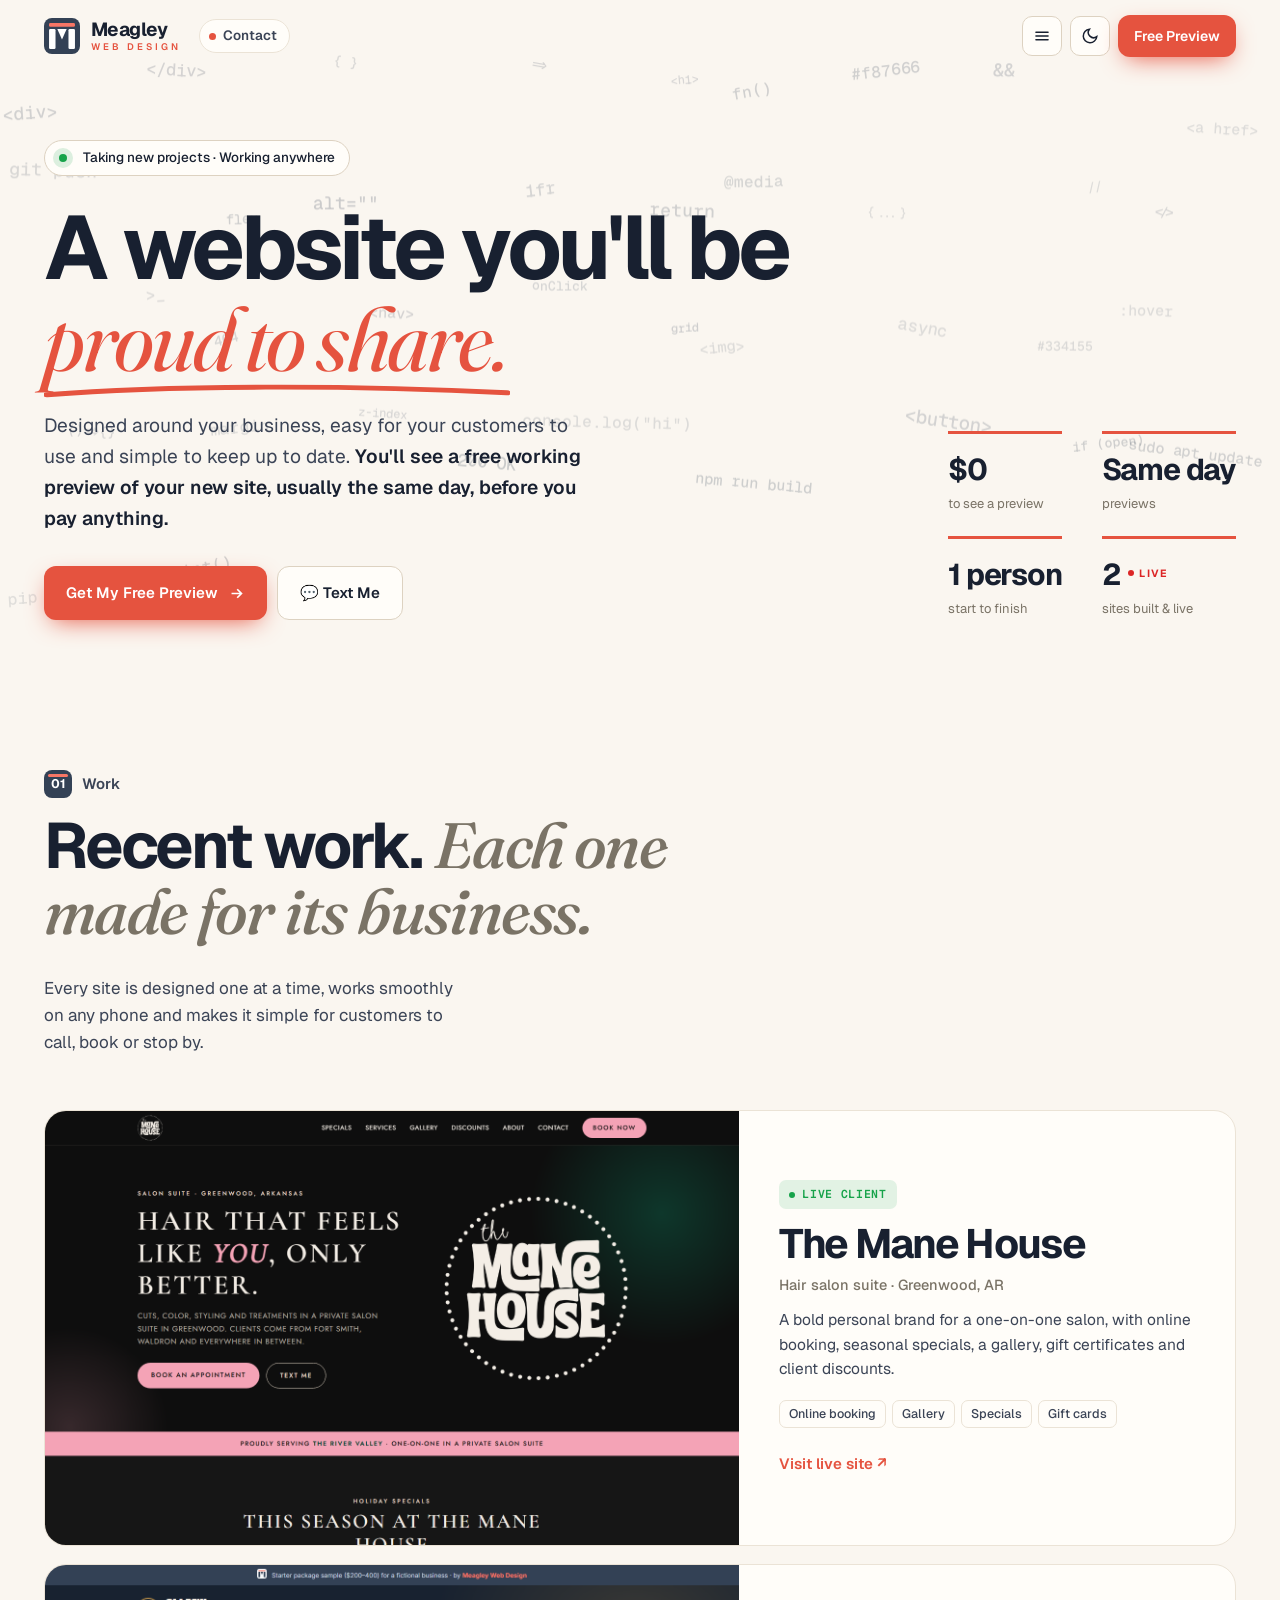
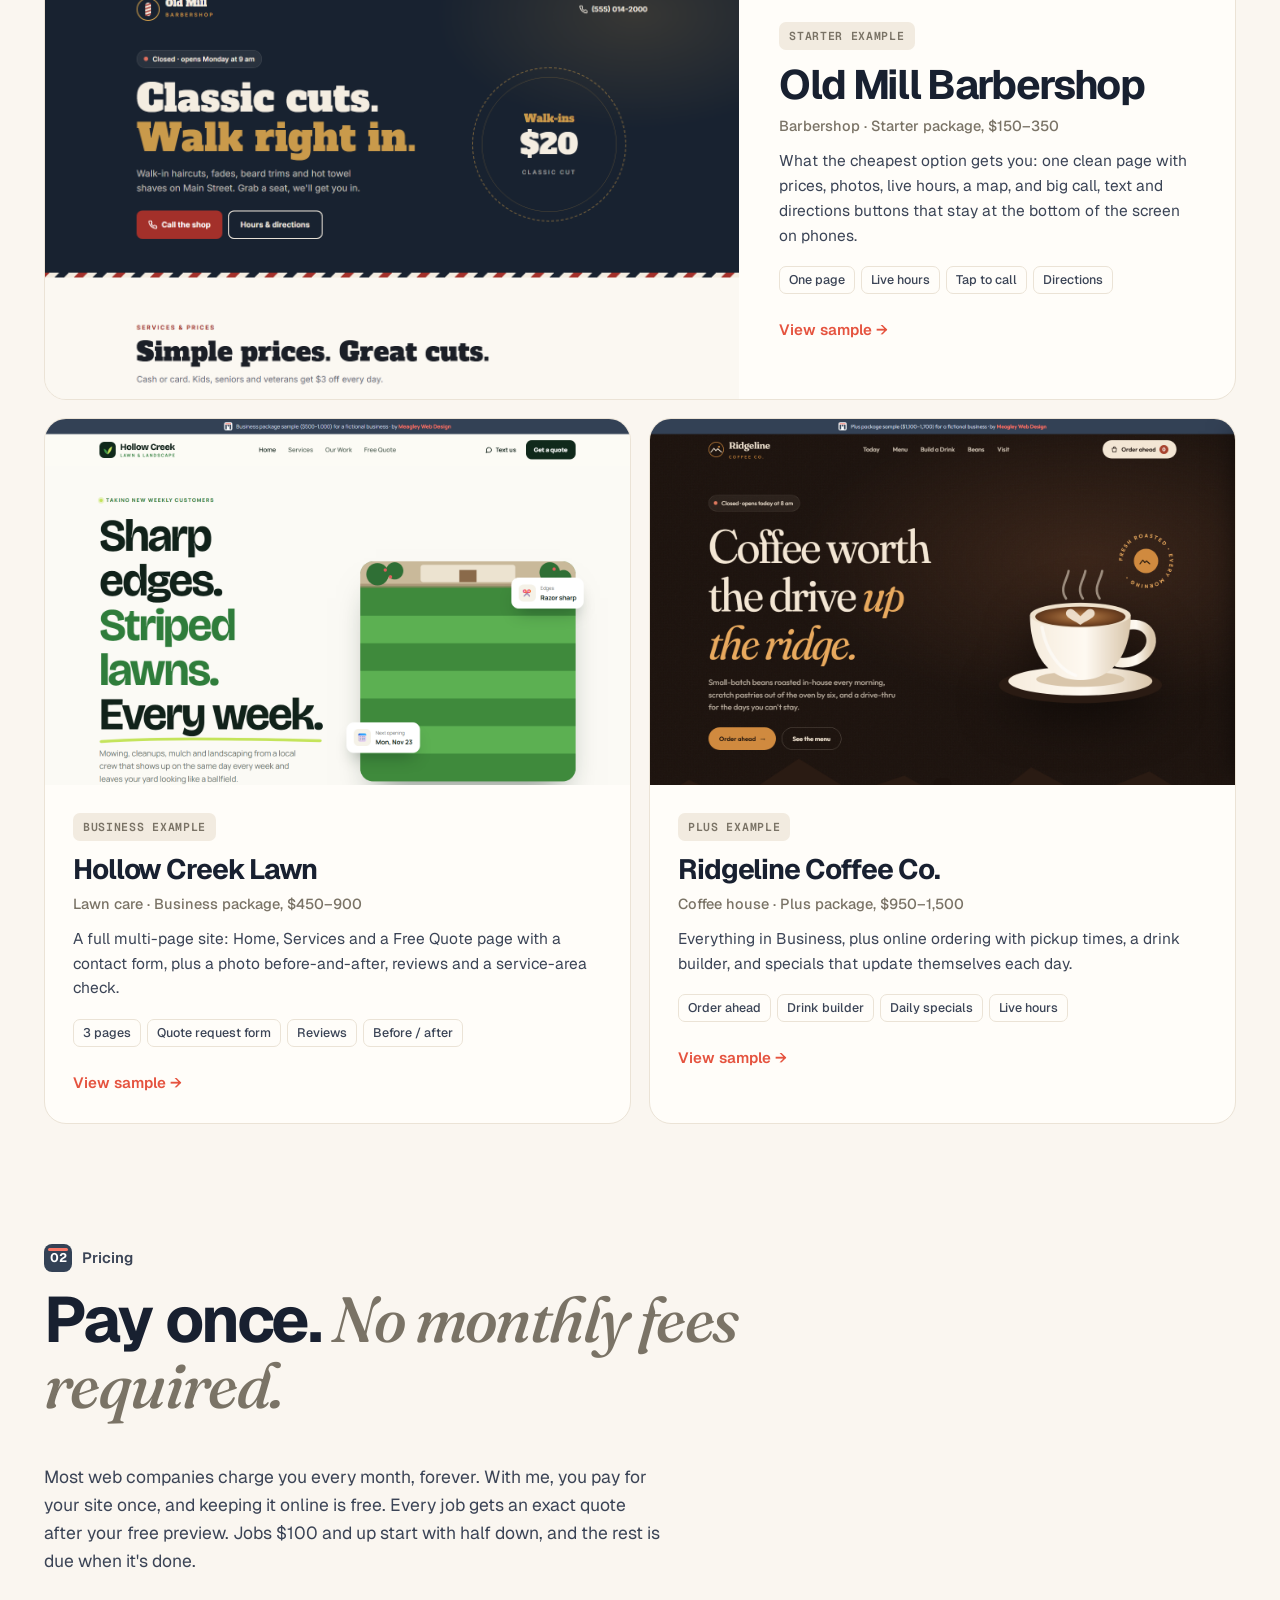
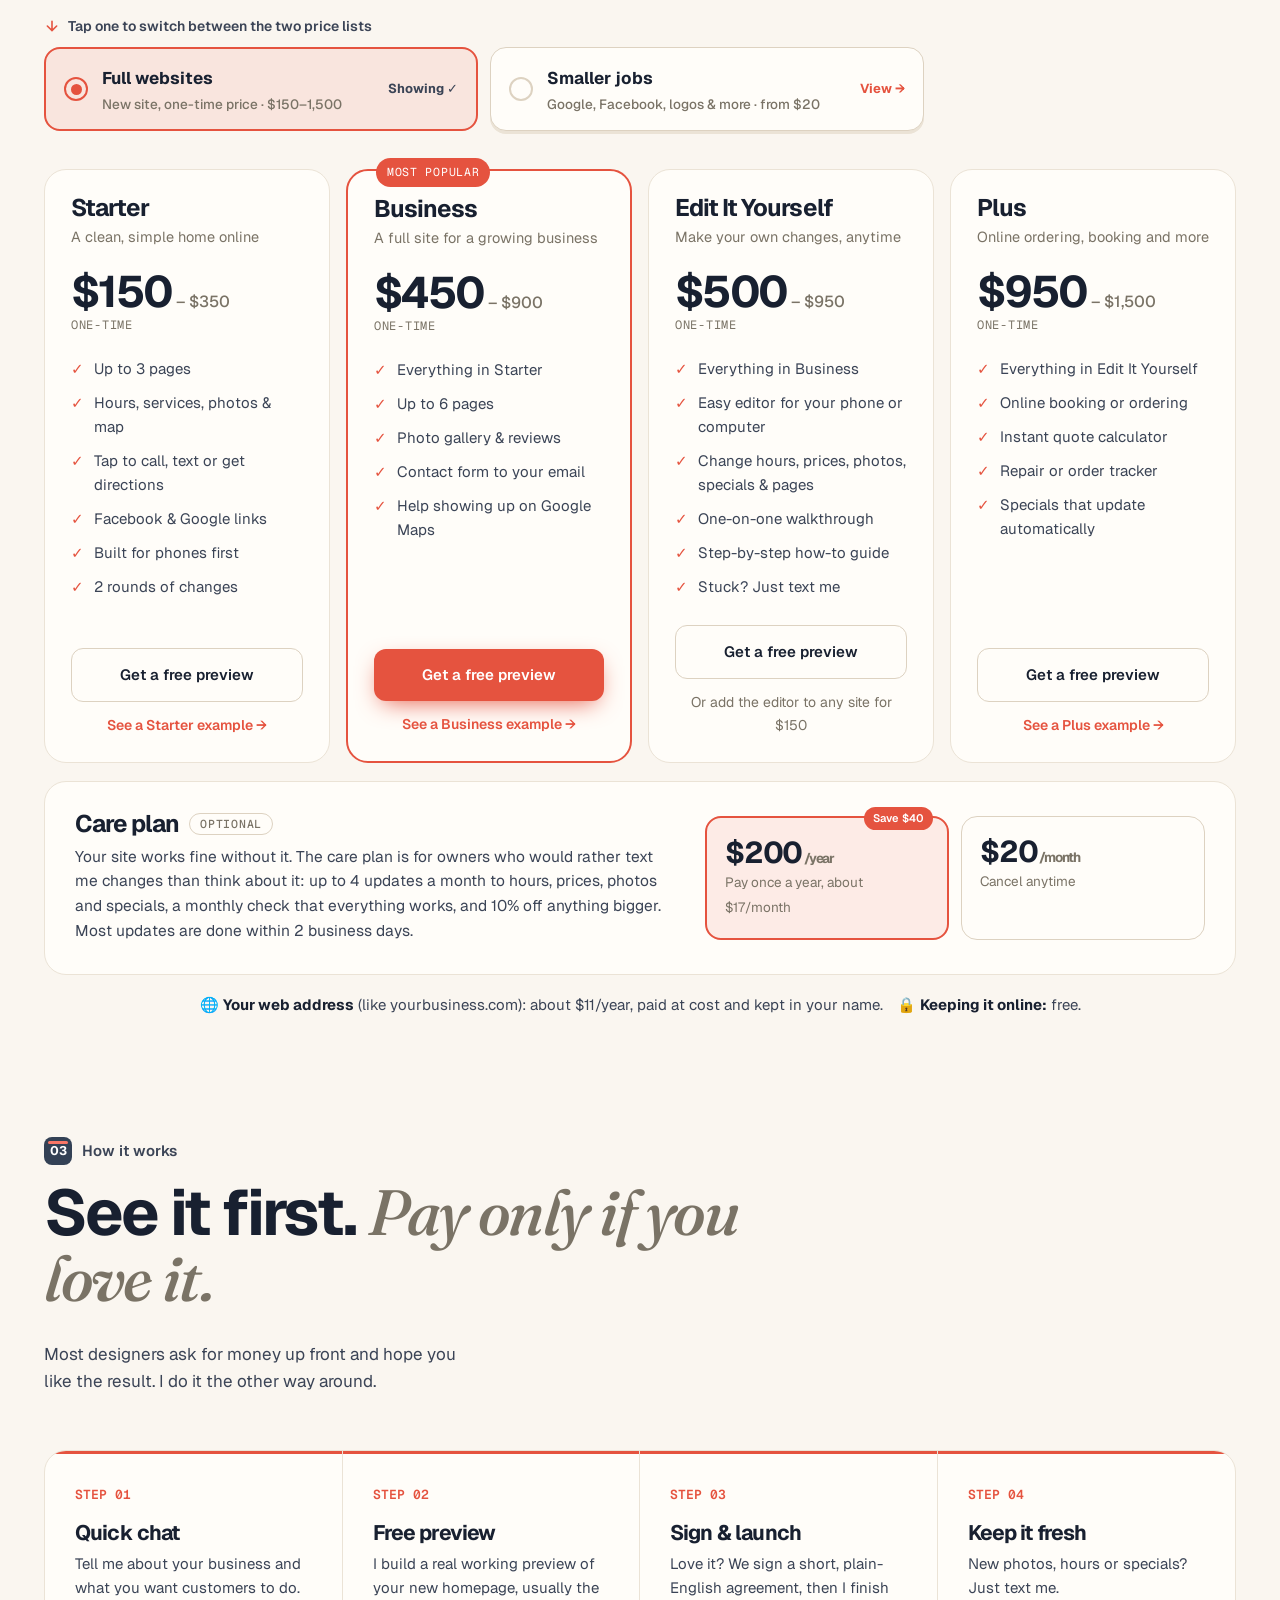
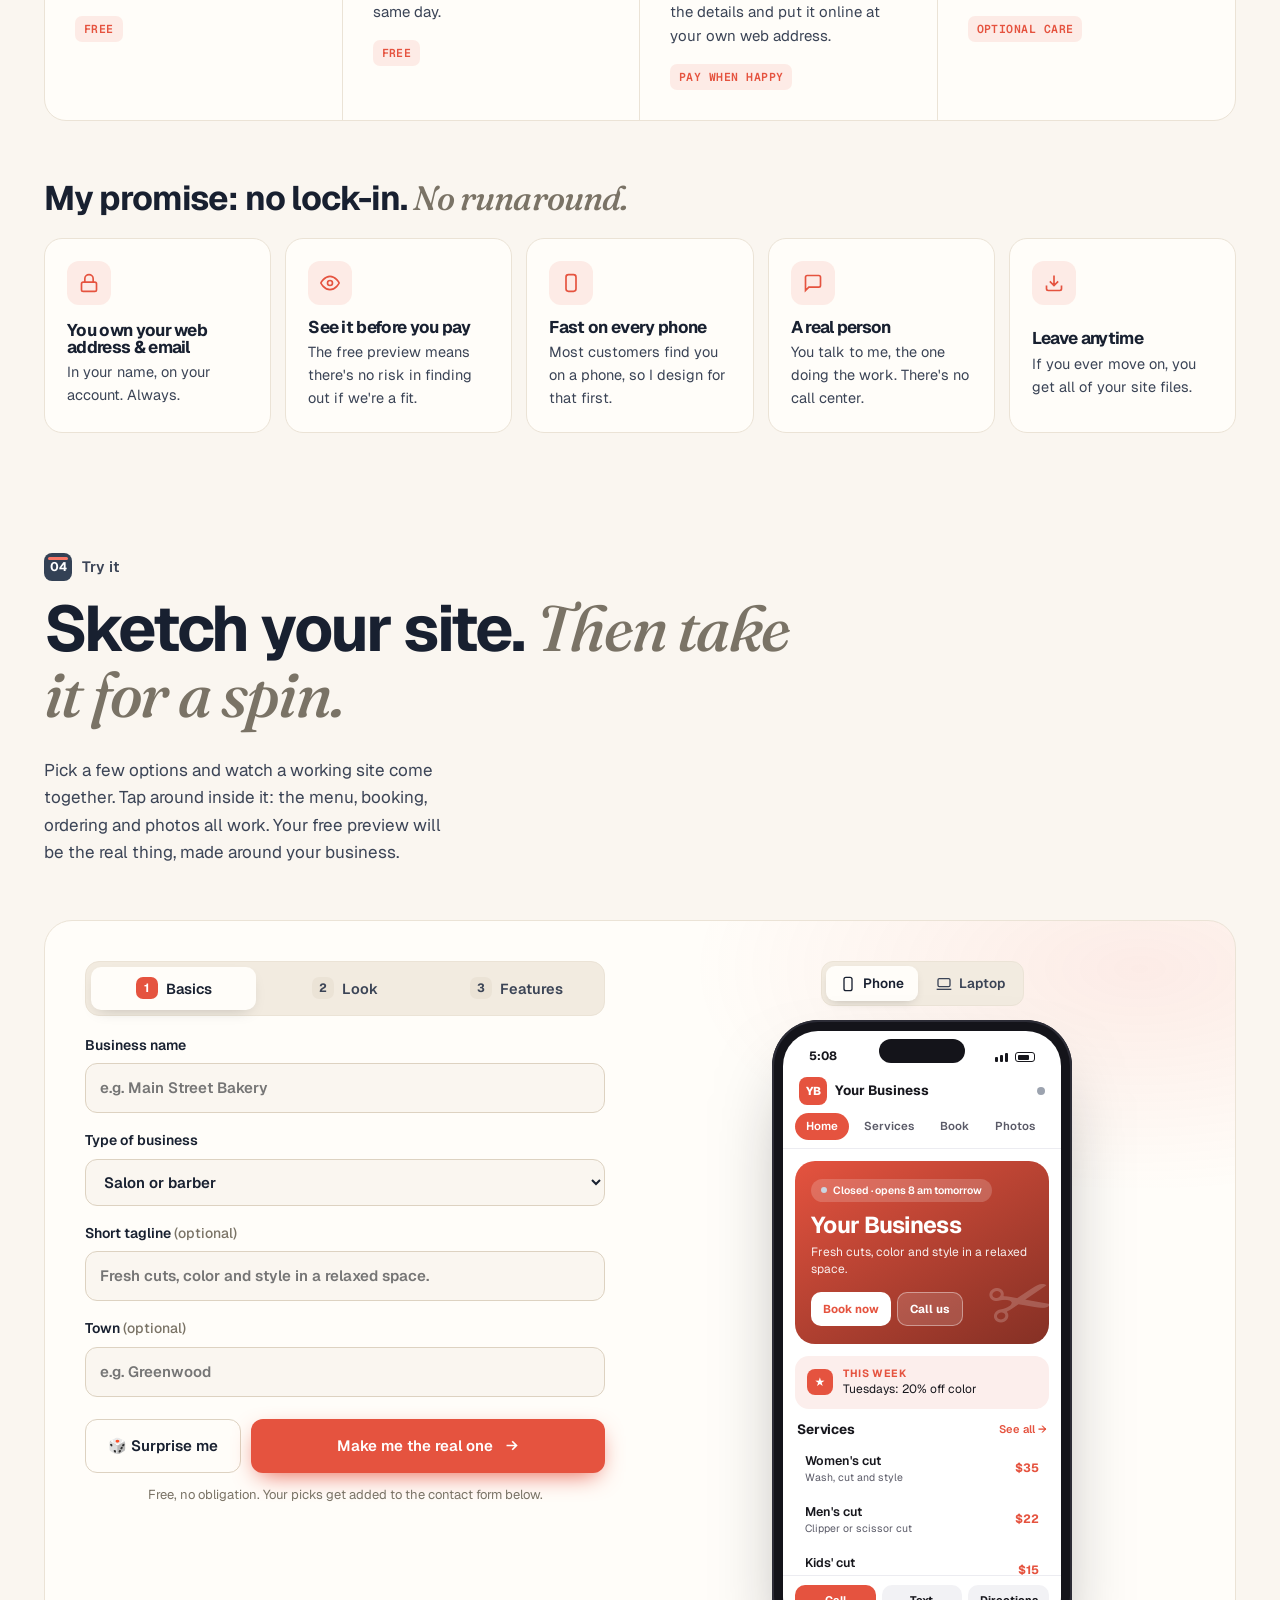
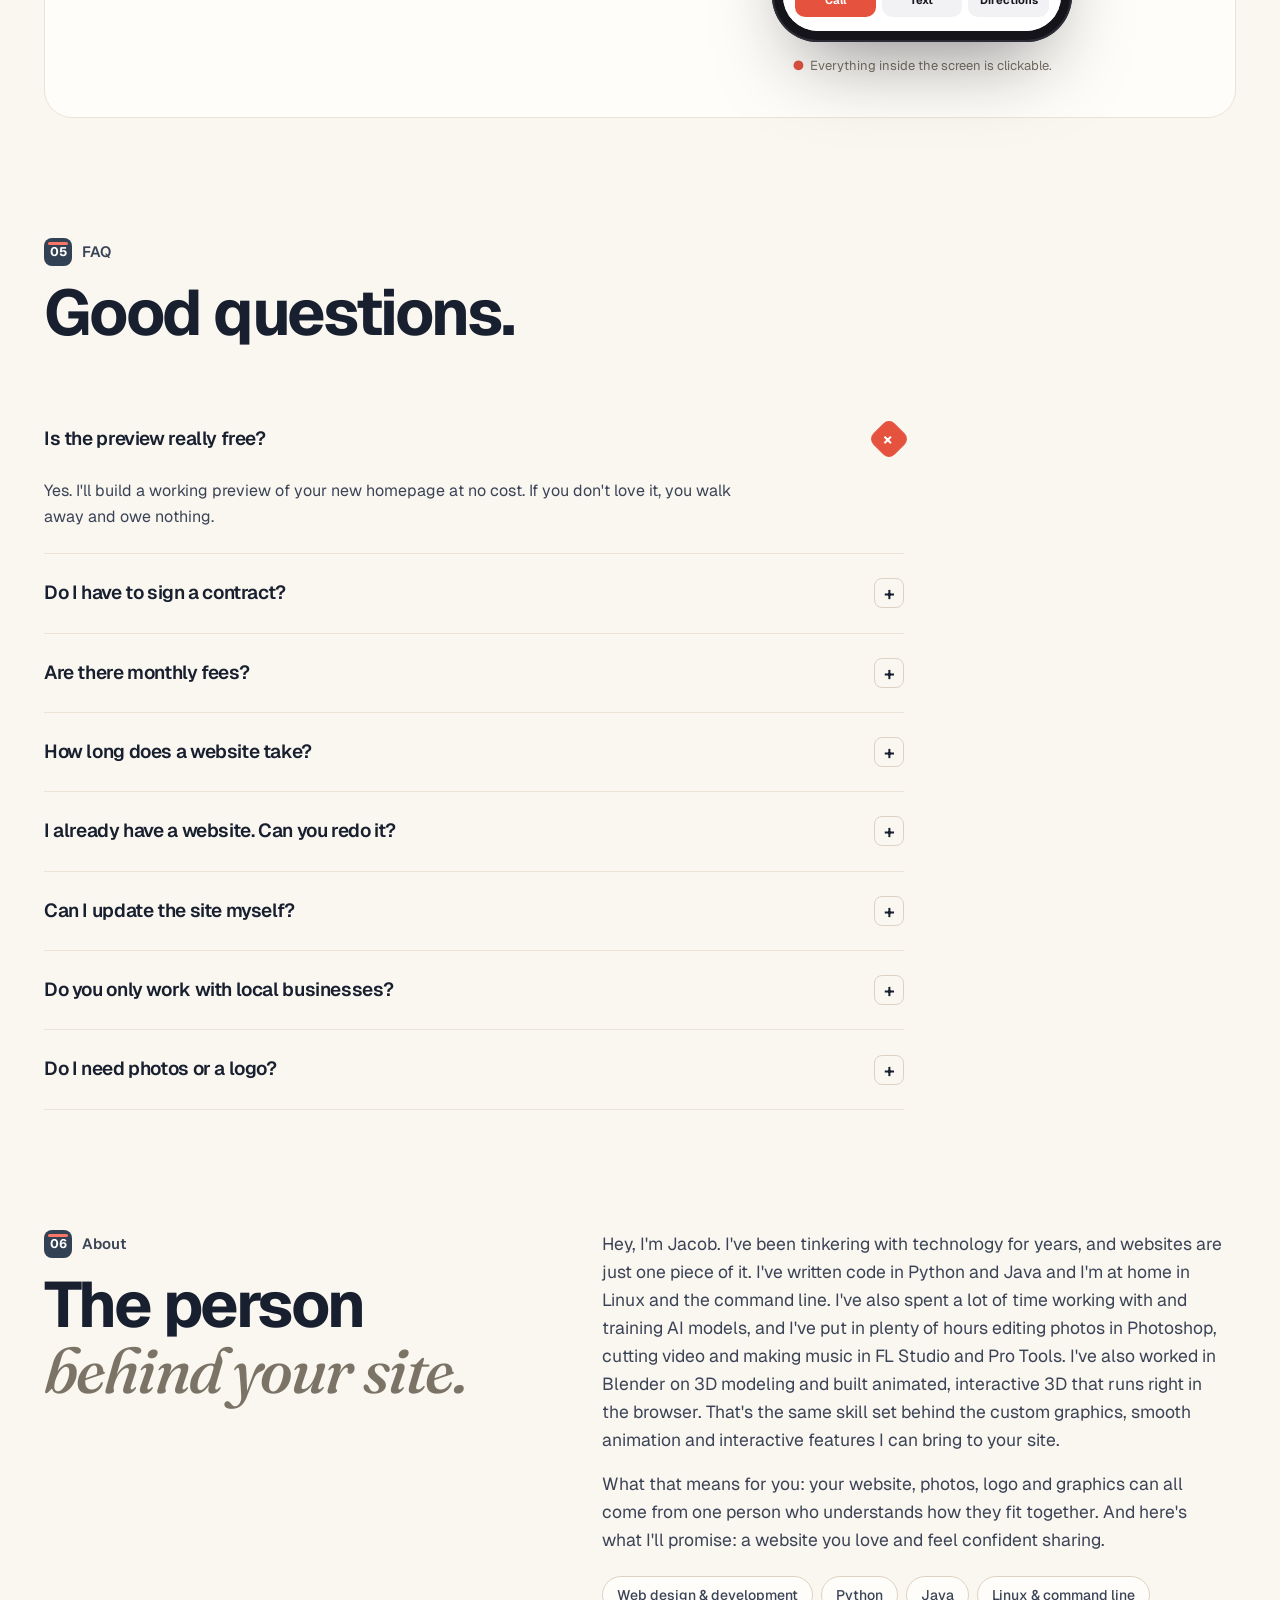
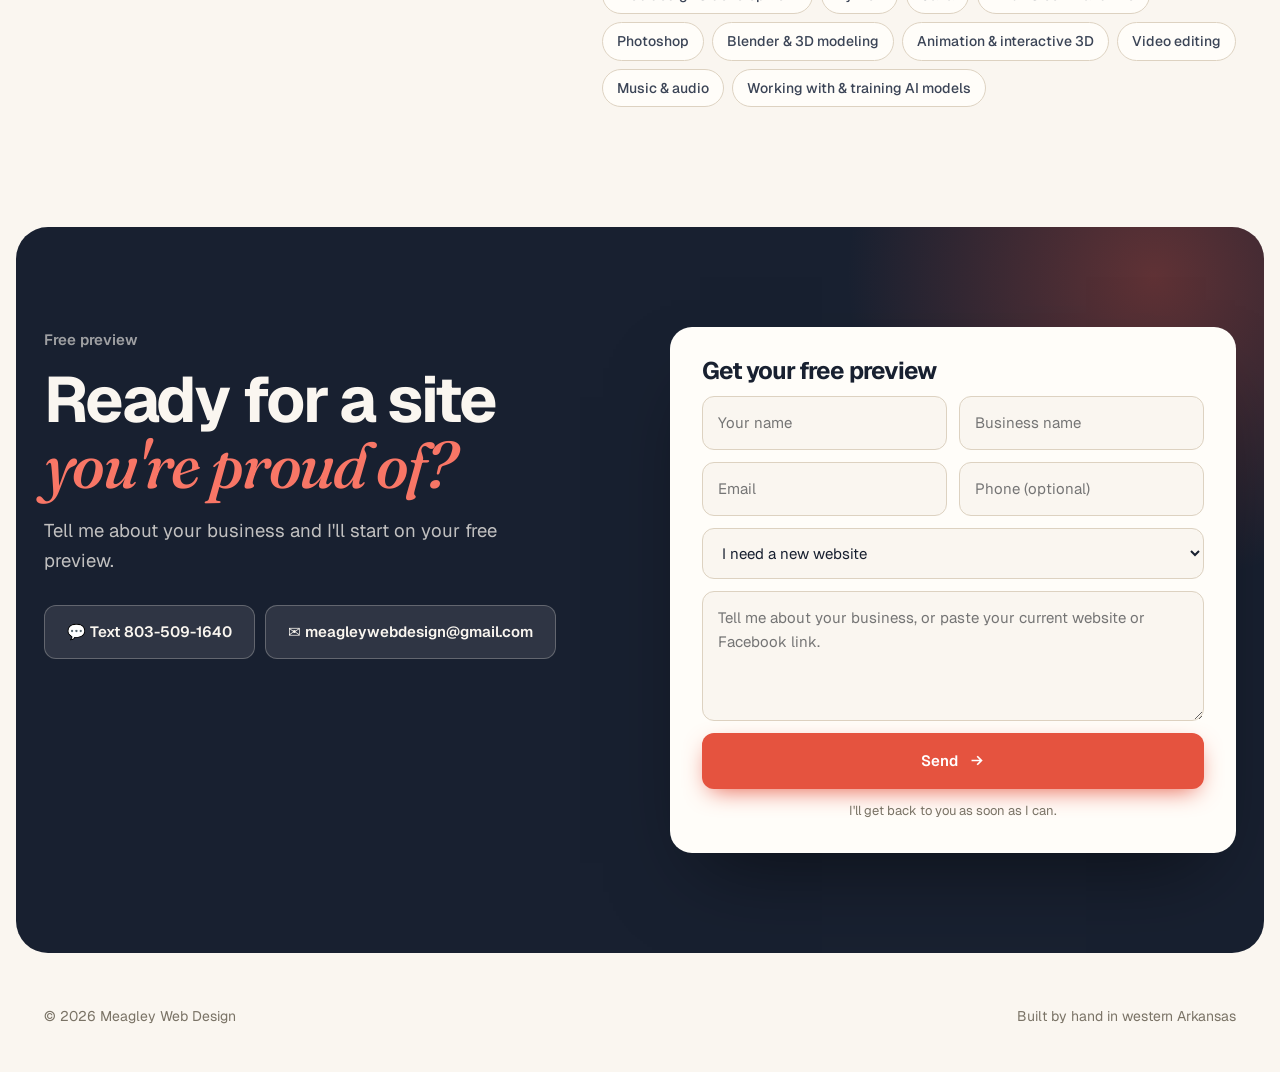
==== index.html @ 7b817ce0 "Put a la carte list in the HTML (crawlable); add canonical, sharing tags, structured data, robots.tx" ====
<!doctype html>
<html lang="en">
<head>
<meta charset="utf-8">
<meta name="viewport" content="width=device-width, initial-scale=1">
<title>Meagley Web Design | Websites for Small Businesses</title>
<meta name="description" content="Websites for small businesses that you'll love and feel confident sharing. See a free working preview of your new site before you pay anything.">
<meta property="og:title" content="Meagley Web Design">
<meta property="og:description" content="Websites for small businesses that you'll love and feel confident sharing. Free preview before you pay.">
<meta property="og:image" content="https://meagleyweb.github.io/img/og-card.png">
<link rel="canonical" href="https://meagleyweb.github.io/">
<meta property="og:url" content="https://meagleyweb.github.io/">
<meta property="og:type" content="website">
<meta property="og:site_name" content="Meagley Web Design">
<meta name="twitter:card" content="summary_large_image">
<meta name="twitter:image" content="https://meagleyweb.github.io/img/og-card.png">
<script type="application/ld+json">
{
  "@context": "https://schema.org",
  "@type": "ProfessionalService",
  "name": "Meagley Web Design",
  "url": "https://meagleyweb.github.io/",
  "image": "https://meagleyweb.github.io/img/og-card.png",
  "description": "Websites, Google and Facebook setup, logos and print design for small businesses in western Arkansas. Free working preview before you pay.",
  "email": "meagleywebdesign@gmail.com",
  "telephone": "+1-803-509-1640",
  "founder": {"@type": "Person", "name": "Jacob Meagley"},
  "areaServed": [
    {"@type": "City", "name": "Waldron, AR"},
    {"@type": "City", "name": "Mena, AR"},
    {"@type": "City", "name": "Greenwood, AR"},
    {"@type": "City", "name": "Fort Smith, AR"}
  ],
  "knowsAbout": ["Small business websites", "Website redesign", "Google Business Profile setup", "Logo design", "Online booking"]
}
</script>
<meta name="theme-color" content="#0b0b10">
<link rel="icon" href="data:image/svg+xml,%3Csvg xmlns=%27http://www.w3.org/2000/svg%27 viewBox=%270 0 100 100%27%3E%3Crect width=%27100%27 height=%27100%27 rx=%2722%27 fill=%27%23334155%27/%3E%3Crect x=%2714%27 y=%2714%27 width=%2772%27 height=%2710%27 rx=%273.5%27 fill=%27%23f87666%27/%3E%3Crect x=%2714%27 y=%2730.5%27 width=%2718%27 height=%2755.5%27 rx=%273.5%27 fill=%27white%27/%3E%3Crect x=%2768%27 y=%2730.5%27 width=%2718%27 height=%2755.5%27 rx=%273.5%27 fill=%27white%27/%3E%3Cpath d=%27M37 30.5h26L50 60z%27 fill=%27white%27/%3E%3C/svg%3E">
<link rel="preconnect" href="https://fonts.googleapis.com">
<link rel="preconnect" href="https://fonts.gstatic.com" crossorigin>
<link href="https://fonts.googleapis.com/css2?family=Geist:wght@400;500;600;700;800&family=Geist+Mono:wght@400;500;600&family=Fraunces:ital,opsz,wght@1,9..144,400;1,9..144,500&display=swap" rel="stylesheet">
<script>
  // apply saved/system theme before paint (no flash)
  (function(){try{var t=localStorage.getItem('theme');if(t)document.documentElement.dataset.theme=t;}catch(e){}})();
</script>
<style>
:root{
  --bg:#faf6f0; --bg-2:#f2ebe0; --card:#fffdf9; --text:#182030; --text-2:#3b4456; --muted:#7a7366;
  --line:#ebe3d6; --line-2:#ddd2c1; --accent:#e5533f; --accent-2:#f87666; --accent-soft:rgba(229,83,63,.1); --logo-bg:#334155; --logo-fg:#fff;
  --good:#16a34a; --warn:#f59e0b; --bad:#ef4444; --shadow:0 30px 60px -30px rgba(11,11,16,.25);
  --ease:cubic-bezier(.2,.7,.1,1);
}
:root[data-theme="dark"]{
  --bg:#0b0b10; --bg-2:#121219; --card:#14141c; --text:#f2f2f7; --text-2:#c4c4d0; --muted:#8a8a9a;
  --line:#23232e; --line-2:#30303d; --accent:#f87666; --accent-2:#fb9a8d; --accent-soft:rgba(248,118,102,.14); --logo-bg:#f1f5f9; --logo-fg:#334155; --shadow:0 30px 60px -30px rgba(0,0,0,.7);
}
*{box-sizing:border-box;margin:0;padding:0}
html{scroll-behavior:smooth}
body{font-family:Geist,system-ui,sans-serif;background:var(--bg);color:var(--text);line-height:1.6;-webkit-font-smoothing:antialiased;overflow-x:hidden;transition:background .4s,color .4s}
a{color:inherit;text-decoration:none}
img{display:block;max-width:100%}
button{font:inherit;color:inherit}
h1,h2,h3,h4{font-weight:700;letter-spacing:-.04em;line-height:1.02}
.mono{font-family:"Geist Mono",monospace}
.wrap{max-width:1240px;margin:0 auto;padding:0 24px}
.label{font-size:15px;font-weight:600;color:var(--text-2);display:inline-flex;align-items:center;gap:10px}
.label b{width:28px;height:28px;border-radius:8px;background:var(--logo-bg);color:var(--logo-fg);display:inline-grid;place-items:center;font-size:12.5px;font-weight:700;position:relative;overflow:hidden}
.label b::before{content:"";position:absolute;left:4px;right:4px;top:4px;height:3px;border-radius:2px;background:#f87666}
.btn{display:inline-flex;align-items:center;gap:10px;font-weight:600;font-size:15px;padding:14px 22px;border-radius:12px;transition:.25s var(--ease);cursor:pointer;border:0;white-space:nowrap}
.btn svg{width:17px;height:17px;transition:transform .25s var(--ease)}
.btn:hover svg{transform:translateX(3px)}
.btn-primary{background:var(--accent);color:#fff;box-shadow:0 8px 24px -8px var(--accent)}
.btn-primary:hover{transform:translateY(-2px);box-shadow:0 14px 34px -10px var(--accent)}
.btn-ghost{background:var(--card);border:1px solid var(--line-2);color:var(--text)}
.btn-ghost:hover{border-color:var(--text)}
.reveal{opacity:0;transform:translateY(28px);transition:opacity .9s var(--ease),transform .9s var(--ease)}
.reveal.in{opacity:1;transform:none}
[data-d="1"]{transition-delay:.08s}[data-d="2"]{transition-delay:.16s}[data-d="3"]{transition-delay:.24s}


/* pricing */
.prices{display:grid;grid-template-columns:repeat(4,1fr);gap:16px}
.prices .price{padding:26px}
@media (max-width:1180px){.prices{grid-template-columns:repeat(2,1fr)}}
.price{background:var(--card);border:1px solid var(--line);border-radius:22px;padding:30px;display:flex;flex-direction:column;position:relative;transition:.35s var(--ease)}
.price:hover{transform:translateY(-4px);box-shadow:var(--shadow)}
.price.pop{border:2px solid var(--accent)}
.price .tag{position:absolute;top:-13px;left:28px;background:var(--accent);color:#fff;font-family:"Geist Mono";font-size:11.5px;letter-spacing:.06em;text-transform:uppercase;padding:5px 11px;border-radius:99px}
.price h3{font-size:24px}
.price .for{color:var(--muted);font-size:14.5px;margin-top:4px}
.price .amt{font-size:44px;font-weight:700;letter-spacing:-.05em;margin:22px 0 2px;line-height:1}
.price .amt small{font-size:16px;font-weight:500;color:var(--muted);letter-spacing:0}
.price .one{font-family:"Geist Mono";font-size:12px;color:var(--muted);text-transform:uppercase;letter-spacing:.06em}
.price ul{list-style:none;margin:22px 0 26px;display:grid;gap:10px;font-size:15px;color:var(--text-2)}
.price li{display:flex;gap:10px;align-items:flex-start}
.price li::before{content:"✓";color:var(--accent);font-weight:700;flex:none}
.price .btn{margin-top:auto;justify-content:center}
.care{margin-top:18px;background:var(--card);border:1px solid var(--line);border-radius:22px;padding:30px;display:grid;grid-template-columns:1.2fr 1fr;gap:30px;align-items:center}
.care h3{font-size:24px;display:flex;gap:10px;align-items:center;flex-wrap:wrap}
.care h3 span{font-family:"Geist Mono";font-size:11.5px;font-weight:500;letter-spacing:.06em;text-transform:uppercase;color:var(--muted);border:1px solid var(--line-2);padding:4px 10px;border-radius:99px}
.care p{color:var(--text-2);margin-top:8px;font-size:15.5px}
.care .opts{display:grid;grid-template-columns:1fr 1fr;gap:12px}
.care .o{border:1px solid var(--line-2);border-radius:16px;padding:18px;position:relative}
.care .o.best{border:2px solid var(--accent);background:var(--accent-soft)}
.care .o b{font-size:30px;letter-spacing:-.04em;display:block;line-height:1.1}
.care .o small{color:var(--muted);font-size:13.5px}
.care .o em{position:absolute;top:-11px;right:14px;font-style:normal;background:var(--accent);color:#fff;font-size:11px;font-weight:600;padding:3px 9px;border-radius:99px}
.nofee{margin-top:18px;display:flex;gap:14px;align-items:center;justify-content:center;flex-wrap:wrap;text-align:center;color:var(--text-2);font-size:15px}
.nofee b{color:var(--text)}
@media (max-width:900px){.prices,.care{grid-template-columns:1fr}.price.pop{order:-1}}
@media (max-width:480px){.care .opts{grid-template-columns:1fr}}

/* a la carte */
.alc{margin-top:90px}
.alc-head{display:flex;justify-content:space-between;align-items:flex-end;gap:30px;flex-wrap:wrap;margin-bottom:30px}
.alc-head h3{font-size:clamp(30px,4vw,44px)}
.alc-head h3 span{color:var(--muted)}
.alc-head p{color:var(--text-2);max-width:420px;font-size:16px}
.ptabs-hint{font-size:14px;font-weight:600;color:var(--text-2);margin:0 0 10px;display:flex;align-items:center;gap:8px}
.ptabs-hint svg{width:16px;height:16px;color:var(--accent)}
.ptabs{display:grid;grid-template-columns:1fr 1fr;gap:12px;max-width:880px;margin:0 0 38px}
.ptabs button{display:grid;grid-template-columns:24px 1fr auto;gap:14px;align-items:center;border:1.5px solid var(--line-2);background:var(--card);border-radius:16px;padding:16px 18px;text-align:left;cursor:pointer;font-weight:700;font-size:17px;color:var(--text);transition:.2s var(--ease);box-shadow:0 3px 0 var(--line)}
.ptabs button:hover{border-color:var(--accent);transform:translateY(-2px);box-shadow:0 6px 0 var(--line)}
.ptabs button:focus-visible{outline:3px solid var(--accent-soft);outline-offset:2px}
.ptabs .rd{width:24px;height:24px;border-radius:50%;border:2px solid var(--line-2);display:grid;place-items:center;transition:.2s}
.ptabs .rd::after{content:"";width:11px;height:11px;border-radius:50%;background:var(--accent);transform:scale(0);transition:.25s var(--ease)}
.ptabs small{display:block;font-weight:500;font-size:13.5px;color:var(--muted);margin-top:3px;line-height:1.35}
.ptabs .go{font-size:13px;font-weight:700;color:var(--accent);white-space:nowrap}
.ptabs .go::after{content:"View \2192"}
.ptabs button.on{border:2px solid var(--accent);background:var(--accent-soft);box-shadow:none;transform:none}
.ptabs button.on .rd{border-color:var(--accent)}
.ptabs button.on .rd::after{transform:scale(1)}
.ptabs button.on .go{color:var(--text-2)}
.ptabs button.on .go::after{content:"Showing \2713"}
.pt-pane{display:none}.pt-pane.on{display:block;animation:paneIn .35s var(--ease)}
@keyframes paneIn{from{opacity:0;transform:translateY(8px)}}
#pane-small .alc{margin-top:0}
@media (max-width:600px){.ptabs{gap:8px}.ptabs button{grid-template-columns:20px 1fr;gap:10px;padding:13px 12px;font-size:15.5px}.ptabs .rd{width:20px;height:20px}.ptabs .rd::after{width:9px;height:9px}.ptabs .go{display:none}.ptabs small{font-size:12px}}
.alc-grid{display:grid;grid-template-columns:1fr 360px;gap:24px;align-items:start}
.alc-groups{display:grid;gap:26px}
.alc-g h4{font-size:18px;display:flex;align-items:center;gap:10px;margin-bottom:12px;letter-spacing:-.02em}
.alc-g h4 i{font-style:normal;width:34px;height:34px;border-radius:10px;background:var(--accent-soft);display:grid;place-items:center;font-size:17px}
.alc-g h4 small{font-weight:500;color:var(--muted);font-size:14px;letter-spacing:0}
.items{display:grid;grid-template-columns:1fr 1fr;gap:10px}
.it{display:grid;grid-template-columns:28px 1fr auto;gap:4px 14px;align-items:start;text-align:left;background:var(--card);border:1.5px solid var(--line);border-radius:16px;padding:16px 18px;cursor:pointer;transition:.2s var(--ease);font:inherit;color:var(--text);width:100%}
.it:hover{border-color:var(--line-2);transform:translateY(-1px)}
.it .bx{grid-row:1/3;width:26px;height:26px;border-radius:8px;border:2px solid var(--line-2);display:grid;place-items:center;transition:.2s;margin-top:1px}
.it .bx svg{width:15px;height:15px;stroke:#fff;stroke-width:3.4;fill:none;opacity:0;transform:scale(.5);transition:.2s var(--ease)}
.it b{font-weight:600;font-size:15.5px;line-height:1.3}
.it .ip{font-weight:700;font-size:15.5px;white-space:nowrap}
.it small{grid-column:2/4;color:var(--muted);font-size:13.5px;line-height:1.45}
.it em{font-style:normal;display:inline-block;margin-top:4px;color:var(--accent);font-weight:600}
.it.on{border-color:var(--accent);background:var(--accent-soft)}
.it.on .bx{background:var(--accent);border-color:var(--accent)}
.it.on .bx svg{opacity:1;transform:none}
.it.inc{opacity:.5;cursor:default}
.it.inc .ip{text-decoration:line-through}
.it.deal{grid-column:1/-1;border-style:dashed;border-color:var(--accent)}
.it .tagd{display:inline-block;margin-left:8px;font-size:11px;font-weight:700;letter-spacing:.04em;text-transform:uppercase;background:var(--accent);color:#fff;padding:3px 8px;border-radius:99px;vertical-align:2px}
.cart{position:sticky;top:96px;background:var(--card);border:1px solid var(--line);border-radius:22px;padding:24px;box-shadow:var(--shadow)}
.cart .label{margin-bottom:14px}
.cart ul{list-style:none;display:grid;gap:8px;max-height:280px;overflow:auto;margin-bottom:16px}
.cart li{display:flex;justify-content:space-between;gap:12px;font-size:14.5px;color:var(--text-2);animation:cartIn .3s var(--ease)}
.cart li span:last-child{font-weight:600;color:var(--text);white-space:nowrap}
.cart li.none{display:block;color:var(--muted);padding:18px 0;text-align:center}
@keyframes cartIn{from{opacity:0;transform:translateX(8px)}}
.cart .tot{display:flex;justify-content:space-between;align-items:baseline;border-top:1px solid var(--line);padding-top:16px;margin-bottom:6px}
.cart .tot b{font-size:28px;letter-spacing:-.04em}
.cart .fine{font-size:13px;color:var(--muted);margin-bottom:16px}
.cart .btn{width:100%;justify-content:center}
.cart .btn[disabled]{opacity:.4;pointer-events:none}
.cart .clear{display:block;margin:10px auto 0;background:none;border:0;color:var(--muted);font:inherit;font-size:13.5px;cursor:pointer;text-decoration:underline}
.alc-bar{position:fixed;left:12px;right:12px;bottom:12px;z-index:55;display:none;align-items:center;justify-content:space-between;gap:12px;background:var(--text);color:var(--bg);padding:12px 12px 12px 18px;border-radius:16px;box-shadow:0 20px 40px -10px rgba(0,0,0,.4);transform:translateY(160%);transition:.4s var(--ease)}
.alc-bar.show{transform:none}
.alc-bar b{font-size:16px}
.alc-bar .btn{padding:11px 16px}
@media (max-width:980px){.alc-grid{grid-template-columns:1fr}.cart{position:static}.alc-bar{display:flex}}
@media (max-width:640px){.items{grid-template-columns:1fr}}
/* grid backdrop */
.grid-bg{position:absolute;inset:0;z-index:-1;overflow:hidden;pointer-events:none;--ink:#334155;--coral:#f87666}
[data-theme="dark"] .grid-bg{--ink:#94a3b8}
.grid-bg canvas{position:absolute;inset:0;width:100%;height:100%}

/* progress + header */
.progress{position:fixed;top:0;left:0;height:2px;background:var(--accent);z-index:100;width:0}
header{position:fixed;top:0;left:0;right:0;z-index:60;transition:.3s}
header .wrap{display:flex;align-items:center;justify-content:space-between;height:72px;gap:16px}
header.scrolled{background:color-mix(in srgb,var(--bg) 82%,transparent);backdrop-filter:blur(14px);border-bottom:1px solid var(--line)}
.logo{display:flex;align-items:center;gap:11px;line-height:1}
.logo svg{width:36px;height:36px;flex:none}
.logo .lb{fill:var(--logo-bg)}.logo .lf{fill:var(--logo-fg)}
.logo b{display:block;font-weight:700;font-size:19px;letter-spacing:-.03em}
.logo small{display:block;font-size:9.5px;letter-spacing:.32em;font-weight:600;color:var(--accent);margin-top:3px}
.nav{display:flex;gap:4px;font-size:14.5px;font-weight:500}
.nav a{padding:8px 13px;border-radius:9px;color:var(--text-2);transition:.2s}
.nav a:hover{background:var(--bg-2);color:var(--text)}
.icon-btn.menu-btn{display:grid}
header .nav{display:none}
header.open .nav{display:flex;flex-direction:column;position:absolute;top:70px;right:24px;width:240px;background:var(--card);padding:8px;border:1px solid var(--line);border-radius:16px;font-size:16px;box-shadow:var(--shadow)}
header.open .nav a{padding:11px 14px}
.nav a.on{color:var(--accent);background:var(--accent-soft)}
.crumb{margin-right:auto;margin-left:2px;display:inline-flex;align-items:center;gap:7px;font-size:13.5px;font-weight:600;color:var(--text-2);background:var(--card);border:1px solid var(--line);border-radius:99px;padding:5px 12px 5px 9px;opacity:0;transform:translateY(-4px);transition:.3s var(--ease);white-space:nowrap}
.crumb.show{opacity:1;transform:none}
.crumb i{width:7px;height:7px;border-radius:50%;background:var(--accent)}
.rail{position:fixed;left:26px;top:50%;transform:translateY(-50%);z-index:50;display:none;flex-direction:column;gap:8px;opacity:0;transition:opacity .4s}
.rail.show{opacity:1}
.rail::before{content:"";position:absolute;left:15px;top:14px;bottom:14px;width:2px;background:var(--line);border-radius:2px}
.rail a{display:flex;align-items:center;gap:12px;color:var(--muted);font-size:13.5px;font-weight:600;position:relative}
.rail a b{width:32px;height:32px;border-radius:10px;border:1.5px solid var(--line-2);background:var(--card);display:grid;place-items:center;font-size:12px;font-weight:700;transition:.25s var(--ease);position:relative}
.rail a span{opacity:0;transform:translateX(-6px);transition:.25s var(--ease);background:var(--card);border:1px solid var(--line);border-radius:8px;padding:4px 10px;white-space:nowrap;pointer-events:none;box-shadow:0 8px 20px -12px rgba(0,0,0,.25)}
.rail a:hover b{border-color:var(--accent);color:var(--accent)}
.rail a:hover span{opacity:1;transform:none}
.rail a.on b{background:var(--accent);border-color:var(--accent);color:#fff;transform:scale(1.12);box-shadow:0 8px 18px -6px var(--accent)}
.rail a.on{color:var(--text)}
@media (min-width:1320px){.rail{display:flex}.icon-btn.menu-btn{display:none}}
@media (min-width:1640px){.rail a span{opacity:1;transform:none;background:none;border-color:transparent;box-shadow:none;padding:4px 2px}}
.hdr-right{display:flex;gap:8px;align-items:center}
.icon-btn{width:40px;height:40px;border-radius:10px;border:1px solid var(--line-2);background:var(--card);display:grid;place-items:center;cursor:pointer;transition:.2s}
.icon-btn:hover{border-color:var(--text)}
.icon-btn svg{width:18px;height:18px}
.sun{display:none}
:root[data-theme="dark"] .sun{display:block}:root[data-theme="dark"] .moon{display:none}
header .btn{padding:10px 16px;font-size:14px}

/* hero */
.hero{position:relative;padding:140px 0 60px;isolation:isolate}
.hero-top{display:grid;grid-template-columns:1fr auto;gap:40px;align-items:end}
.avail{display:inline-flex;align-items:center;gap:10px;border:1px solid var(--line-2);background:var(--card);border-radius:99px;padding:6px 14px 6px 8px;font-size:13.5px;font-weight:500;margin-bottom:26px}
.avail i{width:20px;height:20px;border-radius:50%;background:rgba(22,163,74,.15);display:grid;place-items:center}
.avail i::after{content:"";width:8px;height:8px;border-radius:50%;background:var(--good);animation:pulse 2s infinite}
@keyframes pulse{0%{box-shadow:0 0 0 0 rgba(22,163,74,.5)}70%,100%{box-shadow:0 0 0 8px rgba(22,163,74,0)}}
.hero h1{font-size:clamp(44px,7vw,100px);max-width:980px}
.hero h1 .hl{color:var(--accent);position:relative;white-space:nowrap}
.hero h1 .nw{white-space:nowrap}
.hero h1 .hl svg{position:absolute;left:0;bottom:-.08em;width:100%;height:.22em}
.hero h1 .hl svg path{stroke-dasharray:400;stroke-dashoffset:400;animation:draw 1.2s var(--ease) .6s forwards}
@keyframes draw{to{stroke-dashoffset:0}}
.hero p.lead{font-size:clamp(17px,1.5vw,19.5px);color:var(--text-2);max-width:560px;margin:26px 0 32px}
.hero p.lead b{color:var(--text);font-weight:600}
.ctas{display:flex;gap:10px;flex-wrap:wrap}
.stats{display:grid;grid-template-columns:repeat(2,auto);gap:22px 40px;text-align:left}
.stats div{font-size:13px;color:var(--muted)}
.stats>div{border-top:3px solid var(--accent);padding-top:12px}
.live-badge{display:inline-flex;align-items:center;gap:5px;vertical-align:middle;margin-left:8px;position:relative;top:-4px;color:#dc2626;font-size:10.5px;font-weight:700;letter-spacing:.12em;line-height:1;animation:liveBlink 1.4s ease-in-out infinite}
.live-badge i{width:6px;height:6px;border-radius:50%;background:#dc2626}
@keyframes liveBlink{0%,100%{opacity:1}50%{opacity:.25}}
@media (prefers-reduced-motion:reduce){.live-badge{animation:none}}
.stats b{display:block;white-space:nowrap;font-size:30px;color:var(--text);letter-spacing:-.04em;font-weight:700}

/* marquee */
.marquee{border-block:1px solid var(--line);padding:18px 0;overflow:hidden;margin-top:80px}
.marquee .t{display:flex;width:max-content;animation:tick 40s linear infinite}
.marquee span{font-family:"Geist Mono";font-size:14px;text-transform:uppercase;letter-spacing:.08em;color:var(--muted);padding:0 26px;white-space:nowrap;display:flex;gap:52px;align-items:center}
.marquee span::after{content:"/";color:var(--accent)}
@keyframes tick{to{transform:translateX(-50%)}}

section{padding:120px 0;position:relative}
.head{display:flex;justify-content:space-between;align-items:flex-end;gap:30px;margin-bottom:54px;flex-wrap:wrap}
.head h2,.h2{font-size:clamp(36px,5vw,64px);margin-top:14px;max-width:760px}
.head h2 span,.h2 span{color:var(--muted)}
.head h2 span,.h2 span,.hero h1 .hl,.promise-row h3 span,.alc-head h3 span{font-family:Fraunces,Georgia,serif;font-style:italic;font-weight:500;letter-spacing:-.025em}
.hero h1 .hl{font-weight:400;padding-right:.05em}
.head p{color:var(--text-2);font-size:17px;max-width:420px}

/* work bento */
.work{display:grid;grid-template-columns:repeat(2,1fr);gap:18px}
.proj{background:var(--card);border:1px solid var(--line);border-radius:22px;overflow:hidden;display:flex;flex-direction:column;transition:.35s var(--ease)}
.proj:hover{transform:translateY(-6px);box-shadow:var(--shadow);border-color:var(--line-2)}
.proj.big{grid-column:span 2;display:grid;grid-template-columns:1.4fr 1fr}
.proj .pic{overflow:hidden;background:var(--bg-2);aspect-ratio:16/10;position:relative}
.proj.big .pic{aspect-ratio:auto;min-height:100%}
.proj .pic img{width:100%;height:100%;object-fit:cover;object-position:top;transition:transform 1s var(--ease)}
.proj:hover .pic img{transform:scale(1.04)}
.proj .info{padding:28px;display:flex;flex-direction:column;gap:8px}
.proj.big .info{padding:40px;justify-content:center}
.chip{align-self:flex-start;font-family:"Geist Mono";font-size:11.5px;font-weight:600;letter-spacing:.06em;text-transform:uppercase;padding:5px 10px;border-radius:7px;display:inline-flex;gap:7px;align-items:center}
.chip.live{background:rgba(22,163,74,.12);color:var(--good)}
.chip.live::before{content:"";width:6px;height:6px;border-radius:50%;background:var(--good);animation:pulse 2s infinite}
.chip.sample{background:var(--bg-2);color:var(--muted)}
.proj h3{font-size:28px;margin-top:6px}
.proj.big h3{font-size:clamp(30px,3.2vw,42px)}
.proj .type{color:var(--muted);font-size:14.5px;font-weight:500}
.proj p{color:var(--text-2);font-size:15.5px;margin-top:4px}
.tags{display:flex;flex-wrap:wrap;gap:6px;margin-top:10px}
.tags span{font-size:12.5px;font-weight:500;border:1px solid var(--line);border-radius:7px;padding:3px 9px;color:var(--text-2)}
.proj .go{margin-top:16px;font-weight:600;color:var(--accent);display:inline-flex;gap:6px;align-items:center;font-size:15px}

/* tool cards shared */
.tool{background:var(--card);border:1px solid var(--line);border-radius:24px;overflow:hidden;box-shadow:var(--shadow)}
.tool-head{display:flex;justify-content:space-between;align-items:center;gap:16px;padding:18px 24px;border-bottom:1px solid var(--line);background:var(--bg-2)}
.tool-head .label{color:var(--text-2)}
.tool-head .count{font-family:"Geist Mono";font-size:13px;color:var(--muted)}

/* process */
.steps{display:grid;grid-template-columns:repeat(4,1fr);gap:0;border:1px solid var(--line);border-radius:22px;overflow:hidden;background:var(--card)}
.step{padding:30px;border-right:1px solid var(--line);position:relative}
.step:last-child{border-right:0}
.step .n{font-family:"Geist Mono";font-size:13px;color:var(--accent);font-weight:600}
.step h4{font-size:21px;margin:16px 0 8px}
.step p{color:var(--text-2);font-size:15px}
.step .pay{display:inline-block;margin-top:16px;font-family:"Geist Mono";font-size:11.5px;font-weight:600;padding:4px 9px;border-radius:7px;background:var(--accent-soft);color:var(--accent);text-transform:uppercase;letter-spacing:.04em}
.step .bar{position:absolute;left:0;top:0;height:3px;width:0;background:var(--accent);transition:width 1s var(--ease)}
.steps.in .step .bar{width:100%}
.steps.in .step:nth-child(2) .bar{transition-delay:.3s}.steps.in .step:nth-child(3) .bar{transition-delay:.6s}.steps.in .step:nth-child(4) .bar{transition-delay:.9s}

/* planner */
.plan{display:grid;grid-template-columns:1.3fr 1fr}
.pq{padding:30px;display:grid;gap:26px}
.pq h4{font-size:15px;letter-spacing:-.01em;margin-bottom:12px;display:flex;gap:10px;align-items:center}
.pq h4 i{font-style:normal;font-family:"Geist Mono";font-size:12px;width:22px;height:22px;border-radius:6px;background:var(--accent-soft);color:var(--accent);display:grid;place-items:center}
.opts{display:flex;flex-wrap:wrap;gap:8px}
.opt{border:1px solid var(--line-2);background:var(--card);border-radius:10px;padding:9px 14px;font-size:14.5px;font-weight:500;cursor:pointer;transition:.18s;user-select:none}
.opt:hover{border-color:var(--text)}
.opt.on{background:var(--accent);border-color:var(--accent);color:#fff}
.summary{border-left:1px solid var(--line);padding:30px;background:var(--bg-2);display:flex;flex-direction:column;gap:16px}
.summary h3{font-size:24px}
.sum-list{display:grid;gap:10px;font-size:14.5px}
.sum-list div{display:flex;justify-content:space-between;gap:16px;border-bottom:1px dashed var(--line-2);padding-bottom:8px}
.sum-list div span:first-child{color:var(--muted)}
.sum-list div span:last-child{text-align:right;font-weight:600}
.eta{background:var(--card);border:1px solid var(--line);border-radius:14px;padding:16px;display:flex;gap:14px;align-items:center}
.eta b{font-size:26px;letter-spacing:-.04em}
.eta small{color:var(--muted);font-size:13px;display:block}
.summary .btn{justify-content:center;margin-top:auto}

/* services */
.svc{display:grid;grid-template-columns:repeat(3,1fr);gap:1px;background:var(--line);border:1px solid var(--line);border-radius:22px;overflow:hidden}
.sv{background:var(--card);padding:32px;transition:background .25s}
.sv:hover{background:var(--bg-2)}
.sv svg{width:26px;height:26px;color:var(--accent);margin-bottom:20px}
.sv h4{font-size:20px;margin-bottom:8px}
.sv p{color:var(--text-2);font-size:15px}

/* about */
.about{display:grid;grid-template-columns:1fr 1.3fr;gap:70px;align-items:start}
.about-lead{color:var(--text-2);font-size:17.5px;margin-bottom:16px;max-width:620px}
.skills{display:flex;flex-wrap:wrap;gap:8px;margin-top:22px}
.skills span{border:1px solid var(--line-2);background:var(--card);border-radius:99px;padding:7px 14px;font-size:14px;font-weight:500;color:var(--text-2)}
@media (max-width:1000px){.about{grid-template-columns:1fr;gap:24px}}
/* try it */
.tryit{display:grid;grid-template-columns:minmax(0,1fr) minmax(0,1.05fr);gap:44px;align-items:start;background:var(--card);border:1px solid var(--line);border-radius:28px;padding:40px;background-image:radial-gradient(640px 320px at 92% 6%,var(--accent-soft),transparent 70%)}
.tr-controls{display:grid;gap:18px;align-content:start}
.tr-steps{display:grid;grid-template-columns:repeat(3,1fr);gap:6px;background:var(--bg-2);border:1px solid var(--line);border-radius:14px;padding:5px}
.tr-steps button{display:flex;align-items:center;justify-content:center;gap:8px;border:0;background:transparent;border-radius:10px;padding:10px 6px;font-weight:600;font-size:14.5px;cursor:pointer;color:var(--text-2);transition:.2s}
.tr-steps button b{width:22px;height:22px;border-radius:7px;display:grid;place-items:center;font-size:12px;background:var(--line);color:var(--text-2)}
.tr-steps button.on{background:var(--card);color:var(--text);box-shadow:0 6px 16px -8px rgba(0,0,0,.25)}
.tr-steps button.on b{background:var(--accent);color:#fff}
.tr-pane{display:none;gap:16px}
.tr-pane.on{display:grid;animation:paneIn .3s var(--ease)}
.tr-f{display:grid;gap:7px;font-weight:600;font-size:14px}
.tr-f input,.tr-f select{padding:12px 14px}
.tr-f .opt{font-style:normal;font-weight:500;color:var(--muted);border:0;background:none;padding:0;margin:0;box-shadow:none;display:inline;font-size:inherit;letter-spacing:0;text-transform:none}
.tr-two{display:grid;grid-template-columns:1fr 1fr;gap:12px}
.tr-sw{display:flex;gap:9px;flex-wrap:wrap;align-items:center}
.tr-sw button{width:36px;height:36px;border-radius:50%;background:var(--sw);border:3px solid var(--card);box-shadow:0 0 0 1.5px var(--line-2);cursor:pointer;transition:.2s var(--ease)}
.tr-sw button:hover{transform:scale(1.1)}
.tr-sw button.on{box-shadow:0 0 0 2.5px var(--text)}
.tr-pick{display:inline-flex;align-items:center;gap:8px;font-size:13px;font-weight:600;color:var(--text-2);border:1.5px dashed var(--line-2);border-radius:99px;padding:4px 12px 4px 5px;cursor:pointer}
.tr-pick input{width:26px;height:26px;padding:0;border:0;border-radius:50%;background:none;cursor:pointer}
.tr-seg{display:grid;grid-template-columns:repeat(3,1fr);gap:8px}
.tr-seg.two{grid-template-columns:1fr 1fr}
.tr-seg button{border:1.5px solid var(--line-2);background:var(--bg);border-radius:12px;padding:10px;font-weight:600;cursor:pointer;transition:.2s;color:var(--text)}
.tr-seg button:hover{border-color:var(--accent)}
.tr-seg button.on{border-color:var(--accent);background:var(--accent-soft)}
#trStyle [data-s="bold"]{font-weight:800;text-transform:uppercase;letter-spacing:.04em;font-size:13px}
#trStyle [data-s="classic"]{font-family:Georgia,serif;font-style:italic}
.tr-feat{display:grid;grid-template-columns:1fr 1fr;gap:8px}
.tr-tg{display:flex;align-items:center;justify-content:space-between;gap:10px;border:1.5px solid var(--line);border-radius:12px;padding:10px 12px;font-weight:600;font-size:13.5px;cursor:pointer;background:var(--bg)}
.tr-tg input{position:absolute;opacity:0;pointer-events:none}
.tr-tg i{width:34px;height:20px;border-radius:99px;background:var(--line-2);position:relative;flex:none;transition:.2s}
.tr-tg i::after{content:"";position:absolute;top:2px;left:2px;width:16px;height:16px;border-radius:50%;background:#fff;transition:.2s var(--ease);box-shadow:0 1px 3px rgba(0,0,0,.25)}
.tr-tg input:checked+i{background:var(--accent)}
.tr-tg input:checked+i::after{transform:translateX(14px)}
.tr-tg input:focus-visible+i{outline:3px solid var(--accent-soft)}
.tr-actions{display:grid;grid-template-columns:auto 1fr;gap:10px;margin-top:4px}
.tr-actions .btn{justify-content:center}
.tr-note{font-size:13px;color:var(--muted);text-align:center;margin-top:-6px}
.tr-stage{display:grid;justify-items:center;gap:14px;position:sticky;top:96px}
.tr-dev{display:inline-flex;gap:4px;background:var(--bg-2);border:1px solid var(--line);border-radius:12px;padding:4px}
.tr-dev button{display:inline-flex;align-items:center;gap:7px;border:0;background:transparent;border-radius:9px;padding:7px 14px;font-weight:600;font-size:13.5px;cursor:pointer;color:var(--text-2)}
.tr-dev button svg{width:16px;height:16px}
.tr-dev button.on{background:var(--card);color:var(--text);box-shadow:0 4px 12px -6px rgba(0,0,0,.3)}
.tr-tip{font-size:13px;color:var(--muted);display:flex;align-items:center;gap:6px}
.tr-tip b{color:var(--accent)}
/* device frames */
.device{background:#14141a;position:relative;transition:width .45s var(--ease),border-radius .45s,padding .45s;box-shadow:0 40px 80px -30px rgba(20,20,26,.5),inset 0 0 0 2px #2c2c36}
.device.phone{width:300px;border-radius:46px;padding:11px}
.device.laptop{width:100%;max-width:600px;border-radius:16px;padding:0 10px 10px}
.dv-bar{display:none;align-items:center;gap:12px;height:34px;padding:0 6px}
.device.laptop .dv-bar{display:flex}
.dv-bar .dots{display:flex;gap:6px}.dv-bar .dots i{width:10px;height:10px;border-radius:50%;background:#3a3a46}
.dv-bar .dots i:first-child{background:#ff5f57}.dv-bar .dots i:nth-child(2){background:#febc2e}.dv-bar .dots i:nth-child(3){background:#28c840}
.dv-bar .url{flex:1;background:#24242d;color:#b8b8c6;border-radius:7px;font-size:12px;padding:5px 12px;font-family:"Geist Mono",monospace;text-align:center;overflow:hidden;text-overflow:ellipsis;white-space:nowrap}
.ph-notch{position:absolute;top:19px;left:50%;transform:translateX(-50%);width:86px;height:24px;background:#14141a;border-radius:20px;z-index:5}
.device.laptop .ph-notch{display:none}
/* screen */
.ph-screen{--c:#e5533f;--bg:#ffffff;--ink:#17171d;--sub:#5b5b68;--ln:#ececf1;--soft:color-mix(in srgb,var(--c) 10%,#fff);container-type:inline-size;height:600px;border-radius:35px;overflow:hidden;background:var(--bg);color:var(--ink);font-family:Geist,system-ui,sans-serif;position:relative;display:flex;flex-direction:column;font-size:12.5px;line-height:1.45;text-align:left}
.device.laptop .ph-screen{height:420px;border-radius:6px}
.ph-screen button{font:inherit;color:inherit;background:none;border:0;cursor:pointer;text-align:inherit}
.ph-screen.dk{--bg:#121217;--ink:#f1f1f6;--sub:#a4a4b2;--ln:#26262f;--soft:color-mix(in srgb,var(--c) 22%,#121217)}
.m-status{display:flex;justify-content:space-between;align-items:center;padding:14px 26px 0;height:38px;font-weight:700;font-size:12px;flex:none}
.device.laptop .m-status{display:none}
.m-sig{display:flex;align-items:flex-end;gap:2px}.m-sig i{width:3px;background:var(--ink);border-radius:1px}.m-sig i:nth-child(1){height:5px}.m-sig i:nth-child(2){height:7px}.m-sig i:nth-child(3){height:9px}
.m-sig b{width:20px;height:10px;border:1.5px solid var(--ink);border-radius:3px;margin-left:5px;position:relative}.m-sig b::after{content:"";position:absolute;inset:1.5px;right:5px;background:var(--ink);border-radius:1px}
.m-top{flex:none;border-bottom:1px solid var(--ln);background:var(--bg)}
.m-nav{display:flex;align-items:center;gap:8px;padding:8px 16px 6px}
.m-logo{width:28px;height:28px;border-radius:8px;background:var(--c);color:#fff;display:grid;place-items:center;font-weight:800;font-size:11.5px;flex:none}
.m-name{font-weight:700;font-size:13.5px;flex:1;white-space:nowrap;overflow:hidden;text-overflow:ellipsis}
.m-dot{width:8px;height:8px;border-radius:50%;background:#9ca3af}.m-dot.open{background:#22c55e;box-shadow:0 0 0 3px rgba(34,197,94,.2)}.m-dot.appt{background:#f59e0b}
.m-tabs{display:flex;gap:4px;padding:2px 12px 8px;overflow-x:auto;scrollbar-width:none}
.m-tabs::-webkit-scrollbar{display:none}
.m-tabs button{flex:none;padding:5px 11px;border-radius:99px;font-weight:600;font-size:11.5px;color:var(--sub);transition:.2s}
.m-tabs button.on{background:var(--c);color:#fff}
.m-body{flex:1;overflow-y:auto;scrollbar-width:thin;scroll-behavior:smooth}
.m-page{animation:mIn .35s var(--ease)}
@keyframes mIn{from{opacity:0;transform:translateX(14px)}}
.m-hero{margin:12px;border-radius:20px;padding:18px 16px;background:linear-gradient(150deg,var(--c),color-mix(in srgb,var(--c) 58%,#000));color:#fff;position:relative;overflow:hidden}
.m-hero::after{content:attr(data-icon);position:absolute;right:-4px;bottom:-14px;font-size:78px;opacity:.2;transform:rotate(-12deg);pointer-events:none}
.m-open{display:inline-flex;align-items:center;gap:6px;background:rgba(255,255,255,.18);border-radius:99px;padding:4px 10px;font-size:10.5px;font-weight:600}
.m-open i{width:6px;height:6px;border-radius:50%;background:#cbd5e1}.m-open.open i{background:#4ade80}.m-open.appt i{background:#fbbf24}
.m-hero h3{font-size:23px;line-height:1.08;margin:11px 0 6px;letter-spacing:-.03em;word-break:break-word;color:inherit}
.m-hero p{opacity:.9;font-size:12px;max-width:220px}
.m-btns{display:flex;gap:6px;margin-top:13px;position:relative;z-index:1;flex-wrap:wrap}
.m-btns button{background:#fff;color:var(--c);font-weight:700;border-radius:10px;padding:8px 12px;font-size:11.5px}
.m-btns button+button{background:rgba(255,255,255,.14);color:#fff;border:1px solid rgba(255,255,255,.4)}
.m-special{display:flex;gap:10px;align-items:center;margin:0 12px;padding:10px 12px;border-radius:14px;background:var(--soft);font-size:12px}
.m-special span{width:26px;height:26px;border-radius:8px;background:var(--c);color:#fff;display:grid;place-items:center;flex:none}
.m-special b{display:block;font-size:10.5px;text-transform:uppercase;letter-spacing:.06em;color:var(--c)}
.m-sec{padding:14px 14px 4px}
.m-sec h4{font-size:13.5px;margin-bottom:6px;display:flex;justify-content:space-between;align-items:center;letter-spacing:-.01em}
.m-sec h4 button{color:var(--c);font-weight:600;font-size:11px}
.m-sec h5{font-size:11.5px;margin:14px 0 7px;color:var(--sub);text-transform:uppercase;letter-spacing:.05em}
.m-list{display:grid}
.m-row{display:flex;align-items:center;gap:10px;width:100%;padding:9px 2px;border-bottom:1px solid var(--ln)}
.m-row>div:first-child{flex:1;min-width:0}
.m-row span{display:block;font-weight:600}
.m-row small{display:block;color:var(--sub);font-size:10.5px}
.m-pr{color:var(--c);font-weight:700;white-space:nowrap;font-size:12px}
.m-tap{border-radius:10px;padding:9px 8px;transition:.2s}
.m-tap:hover{background:var(--soft)}
.m-tap.on{background:var(--soft);box-shadow:inset 3px 0 0 var(--c)}
.m-qty{display:flex;align-items:center;gap:6px}
.m-qty button{width:24px;height:24px;border-radius:8px;border:1.5px solid var(--c)!important;color:var(--c);display:grid;place-items:center;font-weight:700;text-align:center;line-height:1}
.m-qty button[data-act="plus"]{background:var(--c);color:#fff}
.m-qty b{min-width:12px;text-align:center}
.m-cartbar{position:sticky;bottom:8px;margin:10px 12px;display:flex;justify-content:space-between;align-items:center;width:calc(100% - 24px);background:var(--ink);color:var(--bg)!important;border-radius:12px;padding:11px 14px;font-weight:600;animation:mIn .3s}
.m-ph{padding:16px 14px 0}
.m-ph h3{font-size:21px;letter-spacing:-.03em;line-height:1.1}
.m-ph p{color:var(--sub);font-size:12px;margin-top:3px}
.m-chips{display:flex;flex-wrap:wrap;gap:6px}
.m-chips button{border:1.5px solid var(--ln)!important;border-radius:99px;padding:6px 11px;font-weight:600;font-size:11.5px;transition:.15s}
.m-chips button:hover{border-color:var(--c)!important}
.m-chips button.on{background:var(--c);border-color:var(--c)!important;color:#fff}
.m-btn{display:block;width:100%;text-align:center!important;margin:16px 0 10px;background:var(--c)!important;color:#fff!important;font-weight:700;border-radius:12px;padding:12px;transition:.2s}
.m-btn[disabled]{opacity:.35;cursor:not-allowed}
.m-total{display:flex;justify-content:space-between;padding:10px 2px;font-size:14px}
.m-done{text-align:center;padding:40px 22px}
.m-check{width:58px;height:58px;border-radius:50%;background:var(--c);color:#fff;display:grid;place-items:center;font-size:28px;margin:0 auto 14px;animation:pop .5s var(--ease)}
@keyframes pop{from{transform:scale(.3);opacity:0}}
.m-done h3{font-size:21px}.m-done p{color:var(--sub);margin-top:6px}
.m-cap{color:var(--sub);font-size:10.5px;margin-top:8px;display:block}
.m-gal{display:grid;grid-template-columns:repeat(2,1fr);gap:7px}
.m-gal3{grid-template-columns:repeat(3,1fr)}
.m-tile{aspect-ratio:1;border-radius:12px;background:linear-gradient(145deg,color-mix(in srgb,var(--c) calc(100% - var(--k)),#fff),color-mix(in srgb,var(--c) 70%,#000));display:grid;place-items:center;position:relative;overflow:hidden;transition:transform .2s}
.m-tile:hover{transform:scale(1.03)}
.m-tile span{font-size:26px;opacity:.85}
.m-tile em{position:absolute;left:7px;bottom:6px;font-style:normal;font-size:9.5px;font-weight:700;color:#fff;text-shadow:0 1px 4px rgba(0,0,0,.4)}
.m-revs{display:grid;grid-template-columns:1fr 1fr;gap:7px}
.m-rev{border:1px solid var(--ln);border-radius:12px;padding:9px;display:grid;gap:5px}
.m-stars{color:#f5a524;font-size:11px;letter-spacing:1px}
.m-rev i{height:6px;border-radius:4px;background:var(--ln)}.m-rev i.s{width:60%}
.m-map{display:flex;align-items:center;gap:8px;margin:14px 14px 0;width:calc(100% - 28px);border-radius:14px;padding:16px 12px;background:repeating-linear-gradient(35deg,color-mix(in srgb,var(--ln) 70%,var(--bg)) 0 10px,var(--ln) 10px 20px);font-weight:600;font-size:11.5px}
.m-map b{margin-left:auto;color:var(--c);font-size:11px;white-space:nowrap}
.m-foot{padding:18px 14px 16px;color:var(--sub);font-size:10.5px;text-align:center}
.m-cbtn{display:grid;grid-template-columns:repeat(3,1fr);gap:7px}
.m-cbtn button{display:grid;justify-items:center;gap:3px;border:1px solid var(--ln)!important;border-radius:12px;padding:11px 0;font-size:16px;text-align:center!important}
.m-cbtn button span{font-size:11px;font-weight:600}
.m-hours div{display:flex;justify-content:space-between;padding:6px 2px;border-bottom:1px dashed var(--ln);font-size:11.5px}
.m-hours div.on{font-weight:700;color:var(--c)}
.m-social{display:flex;gap:7px;margin:14px 0 12px}
.m-social button{flex:1;border:1px solid var(--ln)!important;border-radius:10px;padding:8px;font-weight:600;font-size:11.5px;text-align:center!important}
.m-bar{flex:none;display:grid;grid-template-columns:repeat(3,1fr);gap:6px;padding:9px 12px 14px;border-top:1px solid var(--ln);background:var(--bg)}
.m-bar button{text-align:center!important;border-radius:10px;padding:8px 0;font-weight:700;font-size:11px;background:color-mix(in srgb,var(--ln) 70%,var(--bg))}
.m-bar button:first-child{background:var(--c);color:#fff}
.device.laptop .m-bar{display:none}
.m-toast{position:absolute;left:50%;bottom:70px;transform:translate(-50%,10px);background:var(--ink);color:var(--bg);padding:9px 13px;border-radius:10px;font-size:11px;font-weight:600;opacity:0;transition:.25s;pointer-events:none;width:max-content;max-width:85%;text-align:center;z-index:6}
.m-toast.show{opacity:1;transform:translate(-50%,0)}
.m-lb{position:absolute;inset:0;background:rgba(10,10,14,.88);z-index:7;display:grid;place-content:center;justify-items:center;gap:12px;animation:mIn .25s;color:#fff;cursor:pointer}
.m-lbimg{width:210px;aspect-ratio:4/5;border-radius:16px;background:linear-gradient(145deg,color-mix(in srgb,var(--c) calc(100% - var(--k)),#fff),color-mix(in srgb,var(--c) 65%,#000));display:grid;place-items:center;font-size:58px}
.m-lb p{font-weight:700}
.m-lb button{border:1px solid rgba(255,255,255,.4)!important;border-radius:99px;padding:6px 14px;font-weight:600;font-size:11.5px}
/* bold + classic styles */
.ph-screen.st-bold{--soft:color-mix(in srgb,var(--c) 14%,var(--bg))}
.ph-screen.st-bold .m-hero{background:var(--ink);color:var(--bg);border-radius:6px}
.ph-screen.st-bold .m-hero h3{text-transform:uppercase;font-weight:900;font-size:25px;letter-spacing:-.01em;color:var(--c)}
.ph-screen.st-bold .m-open{background:color-mix(in srgb,var(--bg) 14%,transparent)}
.ph-screen.st-bold .m-btns button{border-radius:4px;background:var(--c);color:#fff}
.ph-screen.st-bold .m-btns button+button{background:transparent;color:var(--bg);border-color:color-mix(in srgb,var(--bg) 40%,transparent)}
.ph-screen.st-bold .m-logo,.ph-screen.st-bold .m-tabs button,.ph-screen.st-bold .m-bar button,.ph-screen.st-bold .m-map,.ph-screen.st-bold .m-btn,.ph-screen.st-bold .m-special,.ph-screen.st-bold .m-tile,.ph-screen.st-bold .m-chips button{border-radius:4px}
.ph-screen.st-bold .m-sec h4,.ph-screen.st-bold .m-ph h3{text-transform:uppercase;letter-spacing:.04em}
.ph-screen.st-classic{font-family:Georgia,"Times New Roman",serif;--bg:#fbf7ef;--ln:#e7dfd0;--sub:#6d6457}
.ph-screen.st-classic.dk{--bg:#1a1712;--ln:#332d24;--sub:#a99f8f;--ink:#f3ede2}
.ph-screen.st-classic .m-hero{background:transparent;color:var(--ink);border:1px solid color-mix(in srgb,var(--c) 45%,var(--bg));text-align:center}
.ph-screen.st-classic .m-hero::after{opacity:.1}
.ph-screen.st-classic .m-hero h3{font-style:italic;font-weight:400;font-size:27px;color:var(--c)}
.ph-screen.st-classic .m-hero p{margin:0 auto;color:var(--sub)}
.ph-screen.st-classic .m-open{background:color-mix(in srgb,var(--c) 12%,var(--bg))}
.ph-screen.st-classic .m-btns{justify-content:center}
.ph-screen.st-classic .m-btns button{background:var(--c);color:#fff;border-radius:99px}
.ph-screen.st-classic .m-btns button+button{background:transparent;color:var(--c);border-color:var(--c)}
.ph-screen.st-classic .m-logo{border-radius:50%}
.ph-screen.st-classic .m-ph h3,.ph-screen.st-classic .m-done h3{font-style:italic;font-weight:400}
.ph-screen.st-classic .m-row{border-bottom-style:dotted}
/* wider screen (laptop view) */
@container (min-width:460px){
  .m-nav{padding:12px 22px 4px}
  .m-tabs{padding:2px 18px 10px}
  .m-hero{margin:16px 22px;padding:30px 28px;min-height:170px}
  .m-hero h3{font-size:34px}
  .m-hero p{max-width:320px;font-size:13px}
  .m-hero::after{font-size:130px;right:20px;bottom:-24px}
  .m-special{margin:0 22px}
  .m-sec,.m-ph{padding-left:22px;padding-right:22px}
  .m-list{grid-template-columns:1fr 1fr;column-gap:18px}
  .m-gal{grid-template-columns:repeat(3,1fr)}
  .m-gal3{grid-template-columns:repeat(3,1fr)}
  .m-revs{grid-template-columns:1fr 1fr}
  .m-map{margin:16px 22px 0;width:calc(100% - 44px)}
  .m-cartbar{width:calc(100% - 44px);margin:12px 22px}
}
@media (max-width:1100px){.tryit{grid-template-columns:1fr;padding:28px}.tr-stage{position:static;order:-1}}
@media (max-width:600px){.tryit{padding:18px;border-radius:22px}.device.phone{width:280px}.ph-screen{height:540px}.tr-feat,.tr-two{grid-template-columns:1fr}.tr-actions{grid-template-columns:1fr}}

/* promise row (inside How it works) */
.promise-row{margin-top:60px}
.promise-row h3{font-size:clamp(26px,3vw,34px);letter-spacing:-.035em;margin-bottom:22px}
.promise-row h3 span{color:var(--muted)}
.prs{display:grid;grid-template-columns:repeat(5,1fr);gap:14px}
.prs .pr,.prs .pr:first-child{grid-template-columns:1fr;gap:14px;border:1px solid var(--line);border-radius:18px;padding:22px;background:var(--card)}
.prs .pr h4{font-size:17px}
.prs .pr p{font-size:14.5px}
@media (max-width:1100px){.prs{grid-template-columns:repeat(2,1fr)}}
@media (max-width:600px){.prs{grid-template-columns:1fr}.prs .pr,.prs .pr:first-child{grid-template-columns:44px 1fr;padding:18px}}
/* promise */
.promise{display:grid;grid-template-columns:1fr 1fr;gap:70px;align-items:start}
.sticky{position:sticky;top:110px}
.pr{display:grid;grid-template-columns:44px 1fr;gap:18px;padding:24px 0;border-bottom:1px solid var(--line)}
.pr:first-child{border-top:1px solid var(--line)}
.pr i{width:44px;height:44px;border-radius:12px;background:var(--accent-soft);color:var(--accent);display:grid;place-items:center;font-style:normal}
.pr i svg{width:20px;height:20px}
.pr h4{font-size:19px;margin-bottom:4px}
.pr p{color:var(--text-2);font-size:15.5px}

/* faq */
.faq{max-width:860px}
.q{border-bottom:1px solid var(--line)}
.q button{width:100%;border:0;background:none;text-align:left;font-size:19px;font-weight:600;letter-spacing:-.02em;padding:24px 0;display:flex;justify-content:space-between;gap:20px;align-items:center;cursor:pointer}
.q button i{width:30px;height:30px;flex:none;border-radius:8px;border:1px solid var(--line-2);display:grid;place-items:center;font-style:normal;transition:.3s var(--ease)}
.q.open button i{transform:rotate(45deg);background:var(--accent);border-color:var(--accent);color:#fff}
.q .a{display:grid;grid-template-rows:0fr;transition:grid-template-rows .4s var(--ease)}
.q.open .a{grid-template-rows:1fr}
.q .a>div{overflow:hidden}
.q .a p{color:var(--text-2);padding-bottom:24px;max-width:720px}

/* contact */
.contact{background:var(--text);color:var(--bg);border-radius:32px;margin:0 16px 16px;padding:100px 0;overflow:hidden;position:relative}
.contact::before{content:"";position:absolute;width:700px;height:700px;border-radius:50%;background:radial-gradient(circle,var(--accent),transparent 62%);opacity:.35;right:-240px;top:-300px}
.contact .grid{display:grid;grid-template-columns:1fr 1fr;gap:60px;position:relative}
.contact .label{color:color-mix(in srgb,var(--bg) 60%,transparent)}
.contact .h2 span{color:var(--accent-2)}
.contact p.lead{font-size:18.5px;margin-top:18px;max-width:460px;opacity:.75}
.contact .direct{margin-top:30px;display:flex;gap:10px;flex-wrap:wrap}
.contact .direct .btn{background:color-mix(in srgb,var(--bg) 10%,transparent);color:var(--bg);border:1px solid color-mix(in srgb,var(--bg) 25%,transparent)}
form{background:var(--card);color:var(--text);border-radius:22px;padding:32px;display:grid;gap:12px;box-shadow:0 40px 80px -30px rgba(0,0,0,.5)}
form h3{font-size:24px}
.f2{display:grid;grid-template-columns:1fr 1fr;gap:12px}
input,select,textarea{width:100%;background:var(--bg);border:1px solid var(--line-2);border-radius:12px;padding:14px 15px;font:inherit;font-size:15px;color:var(--text);transition:.2s}
textarea{min-height:130px;resize:vertical}
input:focus,select:focus,textarea:focus{outline:none;border-color:var(--accent);box-shadow:0 0 0 4px var(--accent-soft)}
form .btn{justify-content:center;padding:16px}
form .fine{font-size:13px;color:var(--muted);text-align:center}
.prefilled{font-family:"Geist Mono";font-size:12px;color:var(--accent);background:var(--accent-soft);border-radius:8px;padding:8px 12px;display:none}
.prefilled.show{display:block}

footer{padding:36px 0 44px}
footer .wrap{display:flex;justify-content:space-between;gap:16px;flex-wrap:wrap;color:var(--muted);font-size:14px}
.totop{position:fixed;right:18px;bottom:18px;z-index:50;width:46px;height:46px;border-radius:12px;background:var(--card);border:1px solid var(--line-2);display:grid;place-items:center;cursor:pointer;opacity:0;transform:translateY(10px);transition:.3s;box-shadow:var(--shadow)}
.totop.show{opacity:1;transform:none}
.toast{position:fixed;left:50%;bottom:24px;transform:translate(-50%,20px);background:var(--text);color:var(--bg);padding:12px 18px;border-radius:12px;font-weight:600;font-size:14.5px;opacity:0;transition:.3s;z-index:90;pointer-events:none}
.toast.show{opacity:1;transform:translate(-50%,0)}

@media (max-width:1000px){
  .nav{display:none}
  .icon-btn.menu-btn{display:grid}
  header.open{background:var(--bg);border-bottom:1px solid var(--line)}
  header.open .nav{display:flex;flex-direction:column;position:absolute;top:72px;left:0;right:0;width:auto;border-radius:0;background:var(--bg);padding:6px 16px 18px;border-bottom:1px solid var(--line);font-size:18px;box-shadow:0 20px 30px -20px rgba(0,0,0,.2)}
  header.open .nav a{padding:14px 12px}
  .hero-top{grid-template-columns:1fr}
  .work{grid-template-columns:1fr}
  .proj.big{grid-column:auto;grid-template-columns:1fr}
  .proj.big .pic{aspect-ratio:16/10}
  .check,.plan,.promise,.contact .grid{grid-template-columns:1fr}
  .score,.summary{border-left:0;border-top:1px solid var(--line)}
  .steps{grid-template-columns:1fr 1fr}
  .step:nth-child(2){border-right:0}.step:nth-child(-n+2){border-bottom:1px solid var(--line)}
  .svc{grid-template-columns:1fr 1fr}
  .sticky{position:static}
}
@media (max-width:600px){
  .wrap{padding:0 16px}
  section{padding:84px 0}
  header .btn{display:none}
  .stats{grid-template-columns:repeat(2,1fr);gap:14px}.stats b{font-size:24px}
  .steps,.svc,.f2{grid-template-columns:1fr}
  .step{border-right:0!important;border-bottom:1px solid var(--line)}
  .qs,.pq,.score,.summary{padding:20px}
  .qrow{flex-direction:column;align-items:flex-start}
  .contact{margin:0 8px 8px;border-radius:24px;padding:70px 0}
  form{padding:22px}
  .hero h1 .hl{white-space:nowrap;display:inline-block}
}
@media (prefers-reduced-motion:reduce){
  *,*::before,*::after{animation:none!important;transition:none!important}
  .reveal{opacity:1;transform:none}.hero h1 .hl svg path{stroke-dashoffset:0}
}
</style>
</head>
<body>
<div class="progress" id="progress"></div>

<header id="hdr">
  <div class="wrap">
    <a href="#top" class="logo" aria-label="Meagley Web Design"><svg viewBox="0 0 100 100" aria-hidden="true"><rect class="lb" width="100" height="100" rx="22"/><rect x="14" y="14" width="72" height="10" rx="3.5" fill="#f87666"/><rect class="lf" x="14" y="30.5" width="18" height="55.5" rx="3.5"/><rect class="lf" x="68" y="30.5" width="18" height="55.5" rx="3.5"/><path class="lf" d="M37 30.5h26L50 60z"/></svg><span><b>Meagley</b><small>WEB DESIGN</small></span></a>
    <span class="crumb" id="crumb" aria-live="polite"><i></i><span id="crumbT"></span></span>
    <nav class="nav"><a href="#work">Work</a><a href="#pricing">Pricing</a><a href="#process">How It Works</a><a href="#try">Try It</a><a href="#faq">FAQ</a><a href="#about">About</a><a href="#contact">Contact</a></nav>
    <div class="hdr-right">
      <button class="icon-btn menu-btn" id="menuBtn" aria-label="Menu" aria-expanded="false"><svg viewBox="0 0 24 24" fill="none" stroke="currentColor" stroke-width="2.2" stroke-linecap="round" width="20" height="20"><path d="M4 7h16M4 12h16M4 17h16"/></svg></button>
      <button class="icon-btn" id="theme" aria-label="Toggle dark mode">
        <svg class="moon" viewBox="0 0 24 24" fill="none" stroke="currentColor" stroke-width="2"><path d="M21 12.8A9 9 0 1 1 11.2 3a7 7 0 0 0 9.8 9.8z"/></svg>
        <svg class="sun" viewBox="0 0 24 24" fill="none" stroke="currentColor" stroke-width="2"><circle cx="12" cy="12" r="4"/><path d="M12 2v2M12 20v2M4.9 4.9l1.4 1.4M17.7 17.7l1.4 1.4M2 12h2M20 12h2M4.9 19.1l1.4-1.4M17.7 6.3l1.4-1.4"/></svg>
      </button>
      <a href="#contact" class="btn btn-primary">Free Preview</a>
    </div>
  </div>
</header>
<nav class="rail" id="rail" aria-label="Page sections"><a href="#work" data-sec="work"><b>01</b><span>Work</span></a><a href="#pricing" data-sec="pricing"><b>02</b><span>Pricing</span></a><a href="#process" data-sec="process"><b>03</b><span>How It Works</span></a><a href="#try" data-sec="try"><b>04</b><span>Try It</span></a><a href="#faq" data-sec="faq"><b>05</b><span>FAQ</span></a><a href="#about" data-sec="about"><b>06</b><span>About</span></a><a href="#contact" data-sec="contact"><b>07</b><span>Contact</span></a></nav>

<!-- HERO -->
<section class="hero" id="top" style="padding-bottom:30px">
  <div class="grid-bg"><canvas id="shapes"></canvas></div>
  <div class="wrap">
    <div class="hero-top">
      <div>
        <div class="avail reveal"><i></i>Taking new projects · Working anywhere</div>
        <h1 class="reveal" data-d="1">A website you'll be <span class="hl">proud to share.<svg viewBox="0 0 300 20" preserveAspectRatio="none"><path d="M2 14 C 80 4, 200 4, 298 12" stroke="currentColor" stroke-width="5" fill="none" stroke-linecap="round"/></svg></span></h1>
        <p class="lead reveal" data-d="2">Designed around your business, easy for your customers to use and simple to keep up to date. <b>You'll see a free working preview of your new site, usually the same day, before you pay anything.</b></p>
        <div class="ctas reveal" data-d="3">
          <a href="#contact" class="btn btn-primary">Get My Free Preview <svg viewBox="0 0 24 24" fill="none" stroke="currentColor" stroke-width="2.4"><path d="M5 12h14M13 6l6 6-6 6"/></svg></a>
          <a href="sms:+18035091640" class="btn btn-ghost">💬 Text Me</a>
        </div>
      </div>
      <div class="stats reveal" data-d="3">
        <div><b>$0</b>to see a preview</div>
        <div><b>Same day</b>previews</div>
        <div><b>1 person</b>start to finish</div>
        <div><b><span id="liveN">2</span><a class="live-badge" href="#work" title="See the live sites"><i></i>LIVE</a></b><span id="liveL">sites built &amp; live</span></div>
      </div>
    </div>

  </div>
</section>

<!-- WORK -->
<section id="work">
  <div class="wrap">
    <div class="head">
      <div class="reveal"><div class="label"><b>01</b> Work</div><h2>Recent work. <span>Each one made for its business.</span></h2></div>
      <p class="reveal" data-d="1">Every site is designed one at a time, works smoothly on any phone and makes it simple for customers to call, book or stop by.</p>
    </div>
    <div class="work">
      <a class="proj big reveal" href="https://themanehousegwd.com/" target="_blank" rel="noopener">
        <div class="pic"><img src="img/manehouse.png" alt="The Mane House website" loading="lazy"></div>
        <div class="info">
          <span class="chip live">Live client</span>
          <h3>The Mane House</h3>
          <div class="type">Hair salon suite · Greenwood, AR</div>
          <p>A bold personal brand for a one-on-one salon, with online booking, seasonal specials, a gallery, gift certificates and client discounts.</p>
          <div class="tags"><span>Online booking</span><span>Gallery</span><span>Specials</span><span>Gift cards</span></div>
          <span class="go">Visit live site ↗</span>
        </div>
      </a>
      <a class="proj big reveal" href="work/old-mill-barbershop/">
        <div class="pic"><img src="img/oldmill.png" alt="Old Mill Barbershop sample site" loading="lazy"></div>
        <div class="info">
          <span class="chip sample">Starter example</span>
          <h3>Old Mill Barbershop</h3>
          <div class="type">Barbershop · Starter package, $150–350</div>
          <p>What the cheapest option gets you: one clean page with prices, photos, live hours, a map, and big call, text and directions buttons that stay at the bottom of the screen on phones.</p>
          <div class="tags"><span>One page</span><span>Live hours</span><span>Tap to call</span><span>Directions</span></div>
          <span class="go">View sample →</span>
        </div>
      </a>
      <a class="proj reveal" href="work/hollow-creek-lawn/">
        <div class="pic"><img src="img/hollowcreek.png" alt="Hollow Creek Lawn sample site" loading="lazy"></div>
        <div class="info">
          <span class="chip sample">Business example</span>
          <h3>Hollow Creek Lawn</h3>
          <div class="type">Lawn care · Business package, $450–900</div>
          <p>A full multi-page site: Home, Services and a Free Quote page with a contact form, plus a photo before-and-after, reviews and a service-area check.</p>
          <div class="tags"><span>3 pages</span><span>Quote request form</span><span>Reviews</span><span>Before / after</span></div>
          <span class="go">View sample →</span>
        </div>
      </a>
      <a class="proj reveal" data-d="1" href="work/ridgeline-coffee/">
        <div class="pic"><img src="img/ridgeline.png" alt="Ridgeline Coffee sample site" loading="lazy"></div>
        <div class="info">
          <span class="chip sample">Plus example</span>
          <h3>Ridgeline Coffee Co.</h3>
          <div class="type">Coffee house · Plus package, $950–1,500</div>
          <p>Everything in Business, plus online ordering with pickup times, a drink builder, and specials that update themselves each day.</p>
          <div class="tags"><span>Order ahead</span><span>Drink builder</span><span>Daily specials</span><span>Live hours</span></div>
          <span class="go">View sample →</span>
        </div>
      </a>
    </div>
  </div>
</section>

<!-- PRICING -->
<section id="pricing" style="padding-top:0">
  <div class="wrap">
    <div class="head"><div class="reveal"><div class="label"><b>02</b> Pricing</div><h2>Pay once. <span>No monthly fees required.</span></h2></div></div>
    <p class="reveal" style="color:var(--text-2);font-size:17.5px;max-width:620px;margin:-10px 0 40px">Most web companies charge you every month, forever. With me, you pay for your site once, and keeping it online is free. Every job gets an exact quote after your free preview. Jobs $100 and up start with half down, and the rest is due when it's done.</p>
    <p class="ptabs-hint reveal"><svg viewBox="0 0 24 24" fill="none" stroke="currentColor" stroke-width="2.4" stroke-linecap="round"><path d="M12 5v14M5 12l7 7 7-7"/></svg>Tap one to switch between the two price lists</p>
    <div class="ptabs reveal" role="tablist" aria-label="Pricing options">
      <button class="on" role="tab" aria-selected="true" data-pane="pane-sites"><span class="rd"></span><span>Full websites<small>New site, one-time price · $150–1,500</small></span><span class="go"></span></button>
      <button role="tab" aria-selected="false" data-pane="pane-small"><span class="rd"></span><span>Smaller jobs<small>Google, Facebook, logos &amp; more · from $20</small></span><span class="go"></span></button>
    </div>
    <div class="pt-pane on" id="pane-sites">
    <div class="prices">
      <div class="price reveal">
        <h3>Starter</h3><div class="for">A clean, simple home online</div>
        <div class="amt">$150<small> – $350</small></div><div class="one">one-time</div>
        <ul><li>Up to 3 pages</li><li>Hours, services, photos &amp; map</li><li>Tap to call, text or get directions</li><li>Facebook &amp; Google links</li><li>Built for phones first</li><li>2 rounds of changes</li></ul>
        <a class="btn btn-ghost" href="#contact">Get a free preview</a>
        <a href="work/old-mill-barbershop/" style="display:block;text-align:center;margin-top:12px;font-size:14px;font-weight:600;color:var(--accent)">See a Starter example →</a>
      </div>
      <div class="price pop reveal" data-d="1">
        <span class="tag">Most popular</span>
        <h3>Business</h3><div class="for">A full site for a growing business</div>
        <div class="amt">$450<small> – $900</small></div><div class="one">one-time</div>
        <ul><li>Everything in Starter</li><li>Up to 6 pages</li><li>Photo gallery &amp; reviews</li><li>Contact form to your email</li><li>Help showing up on Google Maps</li></ul>
        <a class="btn btn-primary" href="#contact">Get a free preview</a>
        <a href="work/hollow-creek-lawn/" style="display:block;text-align:center;margin-top:12px;font-size:14px;font-weight:600;color:var(--accent)">See a Business example →</a>
      </div>
      <div class="price reveal" data-d="2">
        <h3>Edit It Yourself</h3><div class="for">Make your own changes, anytime</div>
        <div class="amt">$500<small> – $950</small></div><div class="one">one-time</div>
        <ul><li>Everything in Business</li><li>Easy editor for your phone or computer</li><li>Change hours, prices, photos, specials &amp; pages</li><li>One-on-one walkthrough</li><li>Step-by-step how-to guide</li><li>Stuck? Just text me</li></ul>
        <a class="btn btn-ghost" href="#contact">Get a free preview</a>
        <span style="display:block;text-align:center;margin-top:12px;font-size:14px;color:var(--muted)">Or add the editor to any site for $150</span>
      </div>
      <div class="price reveal" data-d="3">
        <h3>Plus</h3><div class="for">Online ordering, booking and more</div>
        <div class="amt">$950<small> – $1,500</small></div><div class="one">one-time</div>
        <ul><li>Everything in Edit It Yourself</li><li>Online booking or ordering</li><li>Instant quote calculator</li><li>Repair or order tracker</li><li>Specials that update automatically</li></ul>
        <a class="btn btn-ghost" href="#contact">Get a free preview</a>
        <a href="work/ridgeline-coffee/" style="display:block;text-align:center;margin-top:12px;font-size:14px;font-weight:600;color:var(--accent)">See a Plus example →</a>
      </div>
    </div>
    <div class="care reveal">
      <div>
        <h3>Care plan <span>Optional</span></h3>
        <p>Your site works fine without it. The care plan is for owners who would rather text me changes than think about it: up to 4 updates a month to hours, prices, photos and specials, a monthly check that everything works, and 10% off anything bigger. Most updates are done within 2 business days.</p>
      </div>
      <div class="opts">
        <div class="o best"><em>Save $40</em><b>$200<small> /year</small></b><small>Pay once a year, about $17/month</small></div>
        <div class="o"><b>$20<small> /month</small></b><small>Cancel anytime</small></div>
      </div>
    </div>
    <div class="nofee reveal"><span>🌐 <b>Your web address</b> (like yourbusiness.com): about $11/year, paid at cost and kept in your name.</span><span>🔒 <b>Keeping it online:</b> free.</span></div>
    </div>
    <div class="pt-pane" id="pane-small">
    <div class="alc" id="extras">
      <div class="alc-head reveal">
        <h3>Need something smaller? <span>Tap what you need.</span></h3>
        <p>Not every business needs a whole new website. Pick as many as you like, and I'll get back to you with an exact price.</p>
      </div>
      <div class="alc-grid">
        <div class="alc-groups" id="alcGroups">
        <div class="alc-g reveal"><h4><i>🖥️</i>Already have a website?</h4><div class="items">
          <button type="button" class="it" data-id="redo" data-name="Website redesign" data-lo="125" data-hi="300" aria-pressed="false"><span class="bx"><svg viewBox="0 0 24 24"><path d="M5 12l5 5L20 7"/></svg></span><b>Website redesign</b><span class="ip">$125–300</span><small>Freshen up your current site and keep your web address. Usually less than a new build since your info is already there.</small></button>
          <button type="button" class="it" data-id="move" data-name="Move off Wix, GoDaddy or Squarespace" data-lo="125" data-hi="300" aria-pressed="false"><span class="bx"><svg viewBox="0 0 24 24"><path d="M5 12l5 5L20 7"/></svg></span><b>Move off Wix, GoDaddy or Squarespace</b><span class="ip">$125–300</span><small>Stop paying them every month. Same site or better, with no monthly bill.</small></button>
          <button type="button" class="it" data-id="upd" data-name="Small update" data-lo="25" data-hi="25" aria-pressed="false"><span class="bx"><svg viewBox="0 0 24 24"><path d="M5 12l5 5L20 7"/></svg></span><b>Small update</b><span class="ip">$25</span><small>New hours, prices, photos or wording.<br><em>Or get them all for $20/month on the care plan.</em></small></button>
          <button type="button" class="it" data-id="page" data-name="Add a page" data-lo="50" data-hi="50" aria-pressed="false"><span class="bx"><svg viewBox="0 0 24 24"><path d="M5 12l5 5L20 7"/></svg></span><b>Add a page</b><span class="ip">$50</span><small>A new page for services, a menu, a gallery or anything else.</small></button>
          <button type="button" class="it" data-id="edit" data-name="Add an easy editor" data-lo="150" data-hi="150" aria-pressed="false"><span class="bx"><svg viewBox="0 0 24 24"><path d="M5 12l5 5L20 7"/></svg></span><b>Add an easy editor</b><span class="ip">$150</span><small>Make your own changes from your phone or computer. Includes a walkthrough.</small></button>
          <button type="button" class="it" data-id="feat" data-name="Add a feature" data-lo="100" data-hi="300" aria-pressed="false"><span class="bx"><svg viewBox="0 0 24 24"><path d="M5 12l5 5L20 7"/></svg></span><b>Add a feature</b><span class="ip">$100–300</span><small>Booking, gallery, menu, quote form and more.</small></button>
        </div></div>
        <div class="alc-g reveal" data-d="1"><h4><i>📍</i>Google &amp; Facebook <small>· Help people find you</small></h4><div class="items">
          <button type="button" class="it" data-id="gset" data-name="Google Maps listing setup" data-lo="75" data-hi="75" aria-pressed="false"><span class="bx"><svg viewBox="0 0 24 24"><path d="M5 12l5 5L20 7"/></svg></span><b>Google Maps listing setup</b><span class="ip">$75</span><small>Get your business on Google Maps and Search.</small></button>
          <button type="button" class="it" data-id="gfix" data-name="Google listing cleanup" data-lo="50" data-hi="50" aria-pressed="false"><span class="bx"><svg viewBox="0 0 24 24"><path d="M5 12l5 5L20 7"/></svg></span><b>Google listing cleanup</b><span class="ip">$50</span><small>Fix your hours, photos, services and categories.</small></button>
          <button type="button" class="it" data-id="fset" data-name="Facebook page setup" data-lo="60" data-hi="60" aria-pressed="false"><span class="bx"><svg viewBox="0 0 24 24"><path d="M5 12l5 5L20 7"/></svg></span><b>Facebook page setup</b><span class="ip">$60</span><small>A new page done right from the start.</small></button>
          <button type="button" class="it" data-id="ffix" data-name="Facebook page refresh" data-lo="40" data-hi="40" aria-pressed="false"><span class="bx"><svg viewBox="0 0 24 24"><path d="M5 12l5 5L20 7"/></svg></span><b>Facebook page refresh</b><span class="ip">$40</span><small>New cover photo and profile picture, plus your about info, hours and buttons.</small></button>
          <button type="button" class="it deal" data-id="bund" data-name="Online basics bundle" data-lo="95" data-hi="95" data-inc="gfix,ffix,rev" aria-pressed="false"><span class="bx"><svg viewBox="0 0 24 24"><path d="M5 12l5 5L20 7"/></svg></span><b>Online basics bundle<span class="tagd">Save $20</span></b><span class="ip">$95</span><small>Google cleanup, Facebook refresh and a review QR card.</small></button>
        </div></div>
        <div class="alc-g reveal" data-d="2"><h4><i>🎨</i>Logos &amp; print <small>· Look professional everywhere</small></h4><div class="items">
          <button type="button" class="it" data-id="logo" data-name="New logo" data-lo="100" data-hi="200" aria-pressed="false"><span class="bx"><svg viewBox="0 0 24 24"><path d="M5 12l5 5L20 7"/></svg></span><b>New logo</b><span class="ip">$100–200</span><small>2–3 ideas, 2 rounds of changes, every file type you need.</small></button>
          <button type="button" class="it" data-id="lfix" data-name="Logo cleanup" data-lo="40" data-hi="75" aria-pressed="false"><span class="bx"><svg viewBox="0 0 24 24"><path d="M5 12l5 5L20 7"/></svg></span><b>Logo cleanup</b><span class="ip">$40–75</span><small>Turn a blurry or pixelated logo into a crisp one.</small></button>
          <button type="button" class="it" data-id="flyer" data-name="Flyer or ad design" data-lo="40" data-hi="75" aria-pressed="false"><span class="bx"><svg viewBox="0 0 24 24"><path d="M5 12l5 5L20 7"/></svg></span><b>Flyer or ad design</b><span class="ip">$40–75</span><small>For Facebook, the paper or the window.</small></button>
          <button type="button" class="it" data-id="card" data-name="Business card design" data-lo="35" data-hi="35" aria-pressed="false"><span class="bx"><svg viewBox="0 0 24 24"><path d="M5 12l5 5L20 7"/></svg></span><b>Business card design</b><span class="ip">$35</span><small>Design only. Print anywhere you like.</small></button>
          <button type="button" class="it" data-id="social" data-name="Social media graphics pack" data-lo="60" data-hi="100" aria-pressed="false"><span class="bx"><svg viewBox="0 0 24 24"><path d="M5 12l5 5L20 7"/></svg></span><b>Social media graphics pack</b><span class="ip">$60–100</span><small>Cover photos and post templates that match your brand.</small></button>
          <button type="button" class="it" data-id="menu" data-name="Menu or price list design" data-lo="50" data-hi="100" aria-pressed="false"><span class="bx"><svg viewBox="0 0 24 24"><path d="M5 12l5 5L20 7"/></svg></span><b>Menu or price list design</b><span class="ip">$50–100</span><small>For restaurants, salons, shops and more.</small></button>
        </div></div>
        <div class="alc-g reveal" data-d="3"><h4><i>✨</i>Little extras</h4><div class="items">
          <button type="button" class="it" data-id="email" data-name="Business email" data-lo="35" data-hi="35" aria-pressed="false"><span class="bx"><svg viewBox="0 0 24 24"><path d="M5 12l5 5L20 7"/></svg></span><b>Business email</b><span class="ip">$35</span><small>you@yourbusiness.com, working on your phone.</small></button>
          <button type="button" class="it" data-id="qr" data-name="QR code sign or sticker" data-lo="20" data-hi="20" aria-pressed="false"><span class="bx"><svg viewBox="0 0 24 24"><path d="M5 12l5 5L20 7"/></svg></span><b>QR code sign or sticker</b><span class="ip">$20</span><small>Points to your website, menu or anything else.</small></button>
          <button type="button" class="it" data-id="rev" data-name="Review card" data-lo="25" data-hi="25" aria-pressed="false"><span class="bx"><svg viewBox="0 0 24 24"><path d="M5 12l5 5L20 7"/></svg></span><b>Review card</b><span class="ip">$25</span><small>A “Scan to leave us a review” card for your counter.</small></button>
        </div></div>
      </div>
        <aside class="cart reveal" data-d="1">
          <div class="label">Your list</div>
          <ul id="cartList"></ul>
          <div class="tot"><span>Estimated total</span><b id="cartTot">$0</b></div>
          <p class="fine">One-time prices. Final price is confirmed before any work starts.</p>
          <button class="btn btn-primary" id="cartSend" disabled>Send me this list <svg viewBox="0 0 24 24" fill="none" stroke="currentColor" stroke-width="2.4"><path d="M5 12h14M13 6l6 6-6 6"/></svg></button>
          <button class="clear" id="cartClear" hidden>Clear my list</button>
        </aside>
      </div>
    </div>
    </div>
  </div>
</section>
<div class="alc-bar" id="alcBar"><span><b id="barN">0 picked</b> · <span id="barTot">$0</span></span><a class="btn btn-primary" href="#extras" id="barGo">See my list</a></div>

<!-- PROCESS -->
<section id="process" style="padding-top:0">
  <div class="wrap">
    <div class="head">
      <div class="reveal"><div class="label"><b>03</b> How it works</div><h2>See it first. <span>Pay only if you love it.</span></h2></div>
      <p class="reveal" data-d="1">Most designers ask for money up front and hope you like the result. I do it the other way around.</p>
    </div>
    <div class="steps reveal" id="steps">
      <div class="step"><span class="bar"></span><span class="n">STEP 01</span><h4>Quick chat</h4><p>Tell me about your business and what you want customers to do.</p><span class="pay">Free</span></div>
      <div class="step"><span class="bar"></span><span class="n">STEP 02</span><h4>Free preview</h4><p>I build a real working preview of your new homepage, usually the same day.</p><span class="pay">Free</span></div>
      <div class="step"><span class="bar"></span><span class="n">STEP 03</span><h4>Sign &amp; launch</h4><p>Love it? We sign a short, plain-English agreement, then I finish the details and put it online at your own web address.</p><span class="pay">Pay when happy</span></div>
      <div class="step"><span class="bar"></span><span class="n">STEP 04</span><h4>Keep it fresh</h4><p>New photos, hours or specials? Just text me.</p><span class="pay">Optional care</span></div>
    </div>
    <div class="promise-row">
      <h3 class="reveal">My promise: no lock-in. <span>No runaround.</span></h3>
      <div class="prs">
        <div class="pr reveal"><i><svg viewBox="0 0 24 24" fill="none" stroke="currentColor" stroke-width="2"><rect x="3" y="11" width="18" height="11" rx="2"/><path d="M7 11V7a5 5 0 0 1 10 0v4"/></svg></i><div><h4>You own your web address &amp; email</h4><p>In your name, on your account. Always.</p></div></div>
        <div class="pr reveal"><i><svg viewBox="0 0 24 24" fill="none" stroke="currentColor" stroke-width="2"><path d="M1 12s4-8 11-8 11 8 11 8-4 8-11 8-11-8-11-8z"/><circle cx="12" cy="12" r="3"/></svg></i><div><h4>See it before you pay</h4><p>The free preview means there's no risk in finding out if we're a fit.</p></div></div>
        <div class="pr reveal"><i><svg viewBox="0 0 24 24" fill="none" stroke="currentColor" stroke-width="2"><rect x="6" y="2" width="12" height="20" rx="3"/></svg></i><div><h4>Fast on every phone</h4><p>Most customers find you on a phone, so I design for that first.</p></div></div>
        <div class="pr reveal"><i><svg viewBox="0 0 24 24" fill="none" stroke="currentColor" stroke-width="2"><path d="M21 15a2 2 0 0 1-2 2H7l-4 4V5a2 2 0 0 1 2-2h14a2 2 0 0 1 2 2z"/></svg></i><div><h4>A real person</h4><p>You talk to me, the one doing the work. There's no call center.</p></div></div>
        <div class="pr reveal"><i><svg viewBox="0 0 24 24" fill="none" stroke="currentColor" stroke-width="2"><path d="M21 15v4a2 2 0 0 1-2 2H5a2 2 0 0 1-2-2v-4M7 10l5 5 5-5M12 15V3"/></svg></i><div><h4>Leave anytime</h4><p>If you ever move on, you get all of your site files.</p></div></div>
      </div>
    </div>
  </div>
</section>

<!-- TRY IT -->
<section id="try" style="padding-top:0">
  <div class="wrap">
    <div class="head">
      <div class="reveal"><div class="label"><b>04</b> Try it</div><h2>Sketch your site. <span>Then take it for a spin.</span></h2></div>
      <p class="reveal" data-d="1">Pick a few options and watch a working site come together. Tap around inside it: the menu, booking, ordering and photos all work. Your free preview will be the real thing, made around your business.</p>
    </div>
    <div class="tryit reveal">
      <div class="tr-controls">
        <div class="tr-steps" role="tablist" aria-label="Sketch options">
          <button class="on" role="tab" aria-selected="true" data-step="1"><b>1</b>Basics</button>
          <button role="tab" aria-selected="false" data-step="2"><b>2</b>Look</button>
          <button role="tab" aria-selected="false" data-step="3"><b>3</b>Features</button>
        </div>
        <div class="tr-pane on" data-step="1">
          <label class="tr-f">Business name<input id="trName" maxlength="26" placeholder="e.g. Main Street Bakery" autocomplete="organization"></label>
          <label class="tr-f">Type of business<select id="trType">
            <option value="salon">Salon or barber</option><option value="food">Restaurant</option><option value="coffee">Coffee shop or bakery</option><option value="lawn">Lawn &amp; landscaping</option><option value="auto">Auto repair</option><option value="build">Contractor or roofing</option><option value="shop">Boutique or shop</option><option value="church">Church</option><option value="other">Something else</option>
          </select></label>
          <label class="tr-f"><span>Short tagline <em class="opt">(optional)</em></span><input id="trTag" maxlength="70"></label>
          <label class="tr-f"><span>Town <em class="opt">(optional)</em></span><input id="trTown" maxlength="24" placeholder="e.g. Greenwood"></label>
        </div>
        <div class="tr-pane" data-step="2">
          <div class="tr-f"><span>Color</span><div class="tr-sw" id="trColor"><button type="button" aria-label="Coral" title="Coral" data-c="#e5533f" data-n="Coral" style="--sw:#e5533f" class="on"></button><button type="button" aria-label="Navy" title="Navy" data-c="#334155" data-n="Navy" style="--sw:#334155"></button><button type="button" aria-label="Forest" title="Forest" data-c="#2f6b4f" data-n="Forest" style="--sw:#2f6b4f"></button><button type="button" aria-label="Plum" title="Plum" data-c="#7c3a6b" data-n="Plum" style="--sw:#7c3a6b"></button><button type="button" aria-label="Gold" title="Gold" data-c="#b7791f" data-n="Gold" style="--sw:#b7791f"></button><button type="button" aria-label="Ocean" title="Ocean" data-c="#1d6fa5" data-n="Ocean" style="--sw:#1d6fa5"></button><label class="tr-pick"><input type="color" id="trPick" value="#e5533f" aria-label="Pick any color">Any color</label></div></div>
          <div class="tr-f"><span>Style</span><div class="tr-seg" id="trStyle"><button type="button" class="on" data-s="clean">Clean</button><button type="button" data-s="bold">Bold</button><button type="button" data-s="classic">Classic</button></div></div>
          <div class="tr-f"><span>Mode</span><div class="tr-seg two" id="trMode"><button type="button" class="on" data-m="light">Light</button><button type="button" data-m="dark">Dark</button></div></div>
        </div>
        <div class="tr-pane" data-step="3">
          <label class="tr-f">Hours<select id="trHours"><option value="h1">Mon–Fri, 9 am – 5 pm</option><option value="h2" selected>Mon–Sat, 8 am – 6 pm</option><option value="h3">Every day, 7 am – 9 pm</option><option value="h4">Tue–Sat, 10 am – 7 pm</option><option value="appt">By appointment</option></select></label>
          <div class="tr-f"><span>Features</span><div class="tr-feat" id="trFeat"><label class="tr-tg">Booking / ordering<input type="checkbox" name="book" checked><i></i></label><label class="tr-tg">Photo gallery<input type="checkbox" name="gallery" checked><i></i></label><label class="tr-tg">Weekly special<input type="checkbox" name="specials" checked><i></i></label><label class="tr-tg">Reviews<input type="checkbox" name="reviews" checked><i></i></label><label class="tr-tg">Map &amp; directions<input type="checkbox" name="map" checked><i></i></label><label class="tr-tg">Call / text bar<input type="checkbox" name="callbar" checked><i></i></label></div></div>
        </div>
        <div class="tr-actions">
          <button class="btn btn-ghost" id="trShuffle" type="button">🎲 Surprise me</button>
          <button class="btn btn-primary" id="trSend" type="button">Make me the real one <svg viewBox="0 0 24 24" fill="none" stroke="currentColor" stroke-width="2.4"><path d="M5 12h14M13 6l6 6-6 6"/></svg></button>
        </div>
        <p class="tr-note">Free, no obligation. Your picks get added to the contact form below.</p>
      </div>
      <div class="tr-stage">
        <div class="tr-dev" role="group" aria-label="Preview size"><button class="on" type="button" data-d="phone"><svg viewBox="0 0 24 24" fill="none" stroke="currentColor" stroke-width="2"><rect x="6" y="2" width="12" height="20" rx="3"/></svg>Phone</button><button type="button" data-d="laptop"><svg viewBox="0 0 24 24" fill="none" stroke="currentColor" stroke-width="2"><rect x="3" y="4" width="18" height="12" rx="2"/><path d="M1 20h22"/></svg>Laptop</button></div>
        <div class="device phone" id="trDevice"><div class="dv-bar"><span class="dots"><i></i><i></i><i></i></span><span class="url" id="trUrl">yourbusiness.com</span></div><div class="ph-notch"></div><div class="ph-screen st-clean" id="trScreen"></div></div>
        <p class="tr-tip"><b>●</b> Everything inside the screen is clickable.</p>
      </div>
    </div>
  </div>
</section>

<!-- FAQ -->
<section id="faq" style="padding-top:0">
  <div class="wrap">
    <div class="head"><div class="reveal"><div class="label"><b>05</b> FAQ</div><h2>Good questions.</h2></div></div>
    <div class="faq reveal">
      <div class="q open"><button>Is the preview really free?<i>+</i></button><div class="a"><div><p>Yes. I'll build a working preview of your new homepage at no cost. If you don't love it, you walk away and owe nothing.</p></div></div></div>
      <div class="q"><button>Do I have to sign a contract?<i>+</i></button><div class="a"><div><p>Only once you decide to go ahead, and never for the free preview. It's a short agreement in plain English: what you're getting, the price, that you own everything once it's paid for, and that you can leave anytime. No fine print. Ask and I'll send it before you decide.</p></div></div></div>
      <div class="q"><button>Are there monthly fees?<i>+</i></button><div class="a"><div><p>Not unless you want them. You pay for your website once, and keeping it online is free. The only yearly cost is your web address, like yourbusiness.com (about $11/year, paid at cost). The care plan is optional, for people who want me to handle updates.</p></div></div></div>
      <div class="q"><button>How long does a website take?<i>+</i></button><div class="a"><div><p>Most previews are ready the same day you reach out. Once you approve it, most sites launch within 2–5 days. Sites with booking, ordering or trackers can take a little longer, and it also depends on how quickly we gather photos and details.</p></div></div></div>
      <div class="q"><button>I already have a website. Can you redo it?<i>+</i></button><div class="a"><div><p>Yes. I can redesign it while keeping your web address, your email and your spot on Google, and it often costs less per month than what you're paying now.</p></div></div></div>
      <div class="q"><button>Can I update the site myself?<i>+</i></button><div class="a"><div><p>Yes. The Edit It Yourself package (and Plus) comes with an easy editor you can use from your phone or computer, a one-on-one walkthrough and a how-to guide. Already have a site with me? The editor can be added for $150. Or skip it and just text me changes.</p><p>Don't worry about breaking anything. The editor only changes your words and photos, not the design, and every save is kept, so I can bring back an earlier version anytime. If something does go wrong in the first 30 days, I'll fix it free.</p></div></div></div>
      <div class="q"><button>Do you only work with local businesses?<i>+</i></button><div class="a"><div><p>No, I work with businesses anywhere. Everything can be done by text, phone, email or video call, and you'll see your preview online either way. If you're near Western Arkansas, I'm happy to meet in person too.</p></div></div></div>
      <div class="q"><button>Do I need photos or a logo?<i>+</i></button><div class="a"><div><p>Nope, you don't need either one to get started. We can figure them out together as we go. If you already have photos or a logo, send them my way. I'm happy to use them as they are or rework them into something fresh. Even phone photos work great.</p></div></div></div>
    </div>
  </div>
</section>

<!-- ABOUT -->
<section id="about" style="padding-top:0">
  <div class="wrap about">
    <div class="reveal">
      <div class="label"><b>06</b> About</div>
      <h2 class="h2">The person <span>behind your site.</span></h2>
    </div>
    <div class="reveal" data-d="1">
      <p class="about-lead">Hey, I'm Jacob. I've been tinkering with technology for years, and websites are just one piece of it. I've written code in Python and Java and I'm at home in Linux and the command line. I've also spent a lot of time working with and training AI models, and I've put in plenty of hours editing photos in Photoshop, cutting video and making music in FL Studio and Pro Tools. I've also worked in Blender on 3D modeling and built animated, interactive 3D that runs right in the browser. That's the same skill set behind the custom graphics, smooth animation and interactive features I can bring to your site.</p>
      <p class="about-lead">What that means for you: your website, photos, logo and graphics can all come from one person who understands how they fit together. And here's what I'll promise: a website you love and feel confident sharing.</p>
      <div class="skills"><span>Web design &amp; development</span><span>Python</span><span>Java</span><span>Linux &amp; command line</span><span>Photoshop</span><span>Blender &amp; 3D modeling</span><span>Animation &amp; interactive 3D</span><span>Video editing</span><span>Music &amp; audio</span><span>Working with &amp; training AI models</span></div>
    </div>
  </div>
</section>

<!-- CONTACT -->
<section class="contact" id="contact">
  <div class="wrap grid">
    <div>
      <div class="label reveal">Free preview</div>
      <h2 class="h2 reveal" data-d="1">Ready for a site <span>you're proud of?</span></h2>
      <p class="lead reveal" data-d="2">Tell me about your business and I'll start on your free preview.</p>
      <div class="direct reveal" data-d="3" id="direct"></div>
    </div>
    <form id="form" class="reveal" data-d="2">
      <h3>Get your free preview</h3>
      <div class="prefilled" id="prefilled">✓ Your list was added below. Just add your info.</div>
      <div class="f2"><input name="name" placeholder="Your name" required><input name="business" placeholder="Business name" required></div>
      <div class="f2"><input name="email" type="email" placeholder="Email" required><input name="phone" type="tel" placeholder="Phone (optional)"></div>
      <select name="need" id="need"><option>I need a new website</option><option>I want my current site redone</option><option>Google, Facebook, logo or other help</option><option>Just have a question</option></select>
      <textarea name="message" id="message" placeholder="Tell me about your business, or paste your current website or Facebook link."></textarea>
      <input type="checkbox" name="botcheck" style="display:none" tabindex="-1" autocomplete="off">
      <button class="btn btn-primary" type="submit">Send <svg viewBox="0 0 24 24" fill="none" stroke="currentColor" stroke-width="2.4"><path d="M5 12h14M13 6l6 6-6 6"/></svg></button>
      <p class="fine" id="formNote">I'll get back to you as soon as I can.</p>
    </form>
  </div>
</section>

<footer><div class="wrap"><span>© <span id="yr"></span> Meagley Web Design</span><span>Built by hand in western Arkansas</span></div></footer>
<button class="totop" id="totop" aria-label="Back to top"><svg width="18" height="18" viewBox="0 0 24 24" fill="none" stroke="currentColor" stroke-width="2.4"><path d="M12 19V5M5 12l7-7 7 7"/></svg></button>
<div class="toast" id="toast"></div>

<script>
/* ===================== CONFIG ===================== */
const CONTACT_EMAIL = 'meagleywebdesign@gmail.com';   // the email you want shown publicly, e.g. 'meagleywebdesign@gmail.com'
const CONTACT_PHONE = '803-509-1640';   // text-only: shows a "Text" button, no call link
const WEB3FORMS_KEY = '099815b7-fcbb-4f32-9300-61c6b24480c8';   // free key from web3forms.com so the form emails you
/* ================================================== */

const $ = s => document.querySelector(s), $$ = s => [...document.querySelectorAll(s)];
const toast = msg => { const t = $('#toast'); t.textContent = msg; t.classList.add('show'); clearTimeout(t._h); t._h = setTimeout(() => t.classList.remove('show'), 2400); };
$('#yr').textContent = new Date().getFullYear();

/* theme toggle */
$('#theme').onclick = () => {
  const dark = getComputedStyle(document.documentElement).getPropertyValue('--bg').trim() === '#0b0b10';
  const next = dark ? 'light' : 'dark';
  document.documentElement.dataset.theme = next;
  try { localStorage.setItem('theme', next); } catch (e) {}
};

/* reveal, header, progress, to-top */
const io = new IntersectionObserver(es => es.forEach(e => { if (e.isIntersecting) { e.target.classList.add('in'); io.unobserve(e.target); } }), { threshold: .12, rootMargin: '0px 0px -40px 0px' });
$$('.reveal').forEach(el => io.observe(el));
addEventListener('scroll', () => {
  const y = scrollY, h = document.documentElement.scrollHeight - innerHeight;
  $('#hdr').classList.toggle('scrolled', y > 30);
  $('#progress').style.width = (y / h * 100) + '%';
  $('#totop').classList.toggle('show', y > 900);
}, { passive: true });
$('#totop').onclick = () => scrollTo({ top: 0, behavior: 'smooth' });

/* ---------- menu + extras toggle ---------- */
(function(){const hd=$("#hdr"),mb=$("#menuBtn");mb.onclick=()=>{const o=hd.classList.toggle("open");mb.setAttribute("aria-expanded",o)};$$(".nav a").forEach(a=>a.addEventListener("click",()=>{hd.classList.remove("open");mb.setAttribute("aria-expanded",false)}));
const tabs=$$(".ptabs button");const show=id=>{tabs.forEach(b=>{const on=b.dataset.pane===id;b.classList.toggle("on",on);b.setAttribute("aria-selected",on)});$$(".pt-pane").forEach(p=>p.classList.toggle("on",p.id===id))};
tabs.forEach(b=>b.onclick=()=>show(b.dataset.pane));
$("#barGo").addEventListener("click",()=>show("pane-small"));})();

/* ---------- try it: live, clickable site sketch ---------- */
(function(){
  const scr=$("#trScreen");if(!scr)return;
  const DAYS=["Sun","Mon","Tue","Wed","Thu","Fri","Sat"];
  const T={
    salon:{ic:"✂️",tag:"Fresh cuts, color and style in a relaxed space.",mode:"book",cta:"Book now",svc:"Services",sp:"Tuesdays: 20% off color",names:["Willow & Rose Salon","The Copper Comb","Studio Nine"],
      items:[["Women's cut","$35","Wash, cut and style"],["Men's cut","$22","Clipper or scissor cut"],["Kids' cut","$15","Ages 12 and under"],["All-over color","$75+","Includes a gloss"],["Highlights","$90+","Partial or full"],["Blowout","$35","Wash and style"]]},
    food:{ic:"🍽️",tag:"Home-cooked favorites, made fresh every day.",mode:"order",cta:"Order online",svc:"Menu",sp:"Friday: catfish plate $11",names:["Main Street Diner","Bluebird Café","Smokehouse 64"],
      items:[["Lunch special","$9","Changes daily"],["Burger & fries","$12","Half-pound, all the fixings"],["Chicken tenders","$10","With two sides"],["Garden salad","$8","Add chicken for $3"],["Sweet tea","$2","Free refills"],["Pie slice","$4","Ask about today's pie"]]},
    coffee:{ic:"☕",tag:"Good coffee, fresh pastries and a friendly face.",mode:"order",cta:"Order ahead",svc:"Menu",sp:"Pumpkin spice latte is back",names:["Main Street Bakery","Second Cup","Daybreak Coffee"],
      items:[["Latte","$4.50","Hot or iced"],["Cold brew","$4","Steeped 18 hours"],["Drip coffee","$2.50","Free refill"],["Chai latte","$4.25","Spiced, not too sweet"],["Blueberry muffin","$3","Baked this morning"],["Breakfast burrito","$6","Egg, cheese and sausage"]]},
    lawn:{ic:"🌿",tag:"Mowing, cleanups and landscaping for your yard.",mode:"book",cta:"Request a quote",svc:"Services",sp:"Book spring cleanup early: 10% off",names:["Green Acres Lawn Co.","Hollow Creek Lawn","Fresh Cut Pros"],
      items:[["Weekly mowing","from $35","Mow, edge and blow"],["Leaf cleanup","from $90","Hauled away"],["Mulch & beds","from $60","Per yard installed"],["Hedge trimming","from $45","Shaped and cleaned up"],["Aeration","from $80","Spring or fall"],["Weed & feed","from $55","Per application"]]},
    auto:{ic:"🔧",tag:"Straightforward repairs and quick oil changes.",mode:"book",cta:"Schedule service",svc:"Services",sp:"Free tire rotation with any oil change",names:["Ace Auto Repair","Ridge Road Garage","Precision Auto"],
      items:[["Oil change","$45","Up to 5 quarts"],["Brake service","from $150","Pads and inspection"],["Diagnostics","$60","Check engine light"],["Tire rotation","$25","All four tires"],["Battery","$120+","Tested and installed"],["AC check","$70","Recharge extra"]]},
    build:{ic:"🏠",tag:"Roofing, repairs and remodels for your home.",mode:"book",cta:"Free estimate",svc:"What we do",sp:"Storm season inspections are free",names:["Summit Roofing","Hartley Home Builders","Elite Exteriors"],
      items:[["Roof repair","Free estimate","Leaks, shingles, flashing"],["New roof","Free estimate","Shingle or metal"],["Gutters","Free estimate","Seamless, many colors"],["Siding","Free estimate","Vinyl and fiber cement"],["Remodels","Free estimate","Kitchens and baths"],["Storm damage","Free estimate","Inspections and repair"]]},
    shop:{ic:"🛍️",tag:"Hand-picked clothing, gifts and home décor.",mode:"order",cta:"Shop now",svc:"Shop",sp:"New arrivals every Friday",names:["Magnolia & Pine","The Little Boutique","Sharla's Finds"],
      items:[["Graphic tee","$24","Soft cotton, S–XXL"],["Soy candle","$18","Hand-poured"],["Earrings","$15","Hypoallergenic"],["Gift card","$25","Any amount in store"],["Throw blanket","$40","Super soft"],["Coffee mug","$14","Dishwasher safe"]]},
    church:{ic:"⛪",tag:"Everyone is welcome. Come as you are.",mode:"book",cta:"Plan a visit",svc:"This week",sp:"Fall festival this Saturday",names:["Grace Fellowship","First Community Church","New Hope Chapel"],
      items:[["Sunday service","10:30 am","Coffee at 10"],["Sunday school","9:30 am","All ages"],["Bible study","Wed 6 pm","Fellowship hall"],["Youth group","Fri 7 pm","Grades 6–12"],["Prayer meeting","Tue 7 pm","Chapel"],["Community dinner","1st Sat","Everyone welcome"]]},
    other:{ic:"⭐",tag:"Friendly, local and here to help.",mode:"book",cta:"Contact us",svc:"Services",sp:"New customers: 10% off",names:["Your Business","Bright Side Co.","Ridgeview Services"],
      items:[["Consultation","Free","Let's talk it over"],["Standard service","$50","Our most popular"],["Premium service","$100","Everything included"],["Add-on","$20","Pairs with any service"],["Gift card","Any amount","Great for gifts"],["Membership","$25/mo","Members save more"]]}
  };
  const HOURS={
    h1:{lbl:"Mon–Fri, 9 am – 5 pm",days:[1,2,3,4,5],o:9,c:17},
    h2:{lbl:"Mon–Sat, 8 am – 6 pm",days:[1,2,3,4,5,6],o:8,c:18},
    h3:{lbl:"Every day, 7 am – 9 pm",days:[0,1,2,3,4,5,6],o:7,c:21},
    h4:{lbl:"Tue–Sat, 10 am – 7 pm",days:[2,3,4,5,6],o:10,c:19},
    appt:{lbl:"By appointment",days:[1,2,3,4,5,6],o:9,c:17,appt:1}
  };
  const GAL=["Inside","Our work","The team","Before & after","Favorites","Out front"];
  const st={name:"",type:"salon",tag:"",tagEdited:false,town:"",color:"#e5533f",cname:"Coral",style:"clean",dark:false,hours:"h2",
    f:{book:true,gallery:true,specials:true,reviews:true,map:true,callbar:true},page:"home",device:"phone",sel:null,day:null,time:null,cart:{},done:false,pick:null,lb:null};
  const esc=s=>String(s).replace(/[&<>"']/g,c=>({"&":"&amp;","<":"&lt;",">":"&gt;",'"':"&quot;","'":"&#39;"}[c]));
  const nm=()=>st.name.trim()||"Your Business";
  const ini=n=>(n.match(/\b[A-Za-z0-9]/g)||["Y","B"]).slice(0,2).join("").toUpperCase();
  const fh=h=>{const hh=h%24,ap=hh<12?"am":"pm",x=hh%12||12;return x+" "+ap};
  const num=p=>{const m=String(p).match(/\d+(\.\d+)?/);return m?parseFloat(m[0]):0};
  const money=n=>"$"+(Math.round(n*100)/100).toFixed(n%1?2:0);
  const t=()=>T[st.type];
  const town=()=>esc(st.town.trim()||"Hometown");
  function status(){
    const H=HOURS[st.hours],d=new Date(),dy=d.getDay(),hr=d.getHours()+d.getMinutes()/60;
    if(H.appt)return["appt","By appointment · call or book online"];
    if(H.days.includes(dy)&&hr>=H.o&&hr<H.c)return["open","Open now · until "+fh(H.c)];
    for(let i=0;i<8;i++){const nd=(dy+i)%7;if(H.days.includes(nd)&&(i>0||hr<H.o))return["closed","Closed · opens "+fh(H.o)+(i===0?" today":i===1?" tomorrow":" "+DAYS[nd])]}
    return["closed","Closed"];
  }
  function openDays(){const H=HOURS[st.hours],out=[],d=new Date();for(let i=0;out.length<6&&i<14;i++){const x=new Date(d);x.setDate(d.getDate()+i);if(H.days.includes(x.getDay())){if(i===0&&d.getHours()>=H.c-1)continue;out.push({i,l:i===0?"Today":i===1?"Tomorrow":DAYS[x.getDay()]+" "+x.getDate()})}}return out}
  function slots(){if(st.day===null)return[];const H=HOURS[st.hours],now=new Date(),out=[];for(let h=H.o;h<H.c;h++){if(st.day===0&&h<=now.getHours())continue;out.push(fh(h))}return out.slice(0,8)}
  const pages=()=>{const p=[["home","Home"],["svc",t().svc]];if(st.f.book)p.push(["book",t().mode==="order"?"Order":"Book"]);if(st.f.gallery)p.push(["gal","Photos"]);p.push(["contact","Contact"]);return p};
  function row(it,i,mode){
    if(mode==="order"){const q=st.cart[i]||0;return'<div class="m-row"><div><span>'+esc(it[0])+'</span><small>'+esc(it[2])+'</small></div><div class="m-qty">'+(q?'<button data-act="minus" data-i="'+i+'" aria-label="Remove one">−</button><b>'+q+'</b>':'')+'<button data-act="plus" data-i="'+i+'" aria-label="Add one">+</button></div><b class="m-pr">'+esc(it[1])+'</b></div>'}
    return'<button class="m-row m-tap'+(st.sel===i?" on":"")+'" data-act="pick" data-i="'+i+'"><div><span>'+esc(it[0])+'</span><small>'+esc(it[2])+'</small></div><b class="m-pr">'+esc(it[1])+'</b></button>';
  }
  function cartTotal(){let n=0,q=0;for(const k in st.cart){n+=num(t().items[k][1])*st.cart[k];q+=st.cart[k]}return[n,q]}
  function pHome(){
    const s=status(),x=t(),bk=st.f.book;
    let o='<section class="m-hero" data-icon="'+x.ic+'"><span class="m-open '+s[0]+'"><i></i>'+s[1]+'</span><h3>'+esc(nm())+'</h3><p>'+esc(st.tag||x.tag)+'</p><div class="m-btns"><button data-pg="'+(bk?"book":"contact")+'">'+(bk?esc(x.cta):"Contact us")+'</button><button data-act="call">Call us</button></div></section>';
    if(st.f.specials)o+='<div class="m-special"><span>★</span><div><b>This week</b>'+esc(x.sp)+'</div></div>';
    o+='<div class="m-sec"><h4>'+esc(x.svc)+'<button data-pg="svc">See all →</button></h4><div class="m-list">'+x.items.slice(0,3).map((it,i)=>row(it,i,x.mode==="order"&&bk?"order":"book")).join("")+'</div></div>';
    if(st.f.gallery)o+='<div class="m-sec"><h4>Photos<button data-pg="gal">See all →</button></h4><div class="m-gal m-gal3">'+GAL.slice(0,3).map((g,i)=>tile(g,i)).join("")+'</div></div>';
    if(st.f.reviews)o+='<div class="m-sec"><h4>Reviews</h4><div class="m-revs">'+[0,1].map(()=>'<div class="m-rev"><span class="m-stars">★★★★★</span><i></i><i></i><i class="s"></i></div>').join("")+'</div><p class="m-cap">Your Google reviews can show up here automatically.</p></div>';
    if(st.f.map)o+='<button class="m-map" data-act="dir"><span>📍</span>123 Main Street, '+town()+'<b>Directions →</b></button>';
    o+='<div class="m-foot">© '+new Date().getFullYear()+' '+esc(nm())+' · '+town()+'</div>';
    return o;
  }
  function tile(g,i){return'<button class="m-tile" data-act="photo" data-i="'+i+'" style="--k:'+(18+i*12)+'%"><span>'+t().ic+'</span><em>'+g+'</em></button>'}
  function pSvc(){const x=t(),mode=x.mode==="order"&&st.f.book?"order":"book";
    let o='<div class="m-ph"><h3>'+esc(x.svc)+'</h3><p>'+(mode==="order"?"Tap + to add things to your order.":st.f.book?"Tap anything to book it.":"Call or stop by to book.")+'</p></div><div class="m-sec"><div class="m-list m-list2">'+x.items.map((it,i)=>row(it,i,mode)).join("")+'</div></div>';
    if(mode==="order"){const[n,q]=cartTotal();if(q)o+='<button class="m-cartbar" data-pg="book"><span>'+q+' item'+(q>1?"s":"")+'</span><b>View order · '+money(n)+' →</b></button>'}
    return o}
  function pBook(){const x=t();
    if(st.done)return'<div class="m-done"><div class="m-check">✓</div><h3>'+(x.mode==="order"?"Order placed!":"Request sent!")+'</h3><p>'+esc(st.done)+'</p><p class="m-cap">This is just a sketch, so nothing was really sent. On your real site, this would land in your inbox or booking app.</p><button class="m-btn" data-act="again">Start over</button></div>';
    if(x.mode==="order"){
      const ks=Object.keys(st.cart).filter(k=>st.cart[k]>0),[n]=cartTotal();
      if(!ks.length)return'<div class="m-ph"><h3>Your order</h3><p>Nothing here yet.</p></div><div class="m-sec"><button class="m-btn" data-pg="svc">Browse the '+esc(x.svc.toLowerCase())+' →</button></div>';
      const opts=["ASAP","In 15 min","In 30 min","In 1 hour"];
      return'<div class="m-ph"><h3>Your order</h3><p>Pickup at 123 Main Street.</p></div><div class="m-sec"><div class="m-list m-list2">'+ks.map(k=>row(x.items[k],+k,"order")).join("")+'</div><div class="m-total"><span>Total</span><b>'+money(n)+'</b></div><h5>Pickup time</h5><div class="m-chips">'+opts.map(v=>'<button class="'+(st.pick===v?"on":"")+'" data-act="pickup" data-v="'+v+'">'+v+'</button>').join("")+'</div><button class="m-btn" data-act="place"'+(st.pick?"":" disabled")+'>Place order · '+money(n)+'</button></div>';
    }
    const ds=openDays(),sl=slots();
    return'<div class="m-ph"><h3>'+esc(x.cta)+'</h3><p>Pick what you need, then a day and time.</p></div><div class="m-sec"><h5>1. What do you need?</h5><div class="m-chips">'+x.items.map((it,i)=>'<button class="'+(st.sel===i?"on":"")+'" data-act="pick" data-i="'+i+'" data-stay="1">'+esc(it[0])+'</button>').join("")+'</div><h5>2. Pick a day</h5><div class="m-chips">'+ds.map(d=>'<button class="'+(st.day===d.i?"on":"")+'" data-act="day" data-i="'+d.i+'">'+d.l+'</button>').join("")+'</div>'+(st.day!==null?'<h5>3. Pick a time</h5><div class="m-chips">'+(sl.length?sl.map(v=>'<button class="'+(st.time===v?"on":"")+'" data-act="time" data-v="'+v+'">'+v+'</button>').join(""):'<span class="m-cap">No times left today. Try another day.</span>')+'</div>':'')+'<button class="m-btn" data-act="confirm"'+(st.sel!==null&&st.day!==null&&st.time?"":" disabled")+'>'+esc(x.cta)+'</button></div>';
  }
  function pGal(){return'<div class="m-ph"><h3>Photos</h3><p>Tap a photo to see it bigger.</p></div><div class="m-sec"><div class="m-gal">'+GAL.map((g,i)=>tile(g,i)).join("")+'</div><p class="m-cap">Your real photos go here. Phone pictures work great.</p></div>'}
  function pContact(){const H=HOURS[st.hours],today=new Date().getDay();
    return'<div class="m-ph"><h3>Get in touch</h3><p>We\'d love to hear from you.</p></div><div class="m-sec"><div class="m-cbtn"><button data-act="call">📞<span>Call</span></button><button data-act="text">💬<span>Text</span></button><button data-act="email">✉️<span>Email</span></button></div><h5>Hours</h5><div class="m-hours">'+[1,2,3,4,5,6,0].map(d=>'<div class="'+(d===today?"on":"")+'"><span>'+DAYS[d]+(d===today?" (today)":"")+'</span><span>'+(H.appt?(H.days.includes(d)?"By appt.":"Closed"):(H.days.includes(d)?fh(H.o)+" – "+fh(H.c):"Closed"))+'</span></div>').join("")+'</div>'+(st.f.map?'<button class="m-map" data-act="dir"><span>📍</span>123 Main Street, '+town()+'<b>Directions →</b></button>':'')+'<div class="m-social"><button data-act="fb">Facebook</button><button data-act="google">Google</button></div></div>'}
  const P={home:pHome,svc:pSvc,book:pBook,gal:pGal,contact:pContact};
  let bodyScroll=0;
  function draw(keep){
    if(!pages().some(p=>p[0]===st.page))st.page="home";
    const b=scr.querySelector(".m-body");bodyScroll=keep&&b?b.scrollTop:0;
    const now=new Date(),clock=(now.getHours()%12||12)+":"+String(now.getMinutes()).padStart(2,"0");
    scr.style.setProperty("--c",st.color);
    scr.className="ph-screen st-"+st.style+(st.dark?" dk":"");
    scr.innerHTML='<div class="m-status"><span>'+clock+'</span><span class="m-sig"><i></i><i></i><i></i><b></b></span></div>'+
      '<div class="m-top"><div class="m-nav"><span class="m-logo">'+esc(ini(nm()))+'</span><span class="m-name">'+esc(nm())+'</span><span class="m-dot '+status()[0]+'"></span></div>'+
      '<div class="m-tabs">'+pages().map(p=>'<button data-pg="'+p[0]+'" class="'+(st.page===p[0]?"on":"")+'">'+esc(p[1])+'</button>').join("")+'</div></div>'+
      '<div class="m-body"><div class="m-page">'+P[st.page]()+'</div></div>'+
      (st.f.callbar?'<div class="m-bar"><button data-act="call">Call</button><button data-act="text">Text</button><button data-act="dir">Directions</button></div>':'')+
      '<div class="m-toast" id="mToast"></div>'+
      (st.lb!==null?'<div class="m-lb" data-act="lbclose"><div class="m-lbimg" style="--k:'+(18+st.lb*12)+'%"><span>'+t().ic+'</span></div><p>'+GAL[st.lb]+'</p><button data-act="lbclose">Close ✕</button></div>':'');
    const nb=scr.querySelector(".m-body");if(nb)nb.scrollTop=bodyScroll;
    $("#trUrl").textContent=(nm().toLowerCase().replace(/&/g,"and").replace(/[^a-z0-9]+/g,"")||"yourbusiness")+".com";
  }
  let tt;function toast(m){const e=scr.querySelector("#mToast");if(!e)return;e.textContent=m;e.classList.add("show");clearTimeout(tt);tt=setTimeout(()=>e.classList.remove("show"),1900)}
  const go=p=>{st.page=p;st.lb=null;draw()};
  scr.addEventListener("click",e=>{
    const pg=e.target.closest("[data-pg]");if(pg){if(pg.dataset.pg==="book")st.done=st.done&&st.page==="book"?st.done:false;go(pg.dataset.pg);return}
    const a=e.target.closest("[data-act]");if(!a)return;const act=a.dataset.act,i=+a.dataset.i;
    const msgs={call:"On your real site, this calls you.",text:"On your real site, this opens a text to you.",email:"On your real site, this opens an email to you.",dir:"On your real site, this opens directions in Maps.",fb:"Links to your Facebook page.",google:"Links to your Google listing."};
    if(msgs[act]){toast(msgs[act]);return}
    if(act==="pick"){st.sel=i;if(!st.f.book){toast("Turn on online booking in step 3 to book this.");draw(true);return}if(a.dataset.stay){draw(true)}else{st.done=false;go("book")}return}
    if(act==="day"){st.day=i;st.time=null;draw(true);return}
    if(act==="time"){st.time=a.dataset.v;draw(true);return}
    if(act==="confirm"){const ds=openDays().find(d=>d.i===st.day);st.done=t().items[st.sel][0]+", "+(ds?ds.l:"")+" at "+st.time+".";draw();return}
    if(act==="plus"){st.cart[i]=(st.cart[i]||0)+1;draw(true);toast(t().items[i][0]+" added");return}
    if(act==="minus"){st.cart[i]=Math.max(0,(st.cart[i]||0)-1);draw(true);return}
    if(act==="pickup"){st.pick=a.dataset.v;draw(true);return}
    if(act==="place"){const[n]=cartTotal();st.done="Total "+money(n)+", pickup "+(st.pick==="ASAP"?"ASAP":st.pick.toLowerCase())+".";st.cart={};st.pick=null;draw();return}
    if(act==="again"){st.done=false;st.sel=null;st.day=null;st.time=null;draw();return}
    if(act==="photo"){st.lb=i;draw(true);return}
    if(act==="lbclose"){st.lb=null;draw(true);return}
  });
  /* controls */
  const resetFlow=()=>{st.sel=null;st.day=null;st.time=null;st.cart={};st.pick=null;st.done=false};
  const syncTag=()=>{if(!st.tagEdited){st.tag="";$("#trTag").placeholder=t().tag}};
  $("#trName").addEventListener("input",e=>{st.name=e.target.value;draw(true)});
  $("#trType").addEventListener("change",e=>{st.type=e.target.value;resetFlow();syncTag();draw()});
  $("#trTag").addEventListener("input",e=>{st.tag=e.target.value;st.tagEdited=!!e.target.value;draw(true)});
  $("#trTown").addEventListener("input",e=>{st.town=e.target.value;draw(true)});
  const setColor=(c,n)=>{st.color=c;st.cname=n;$$("#trColor button").forEach(x=>x.classList.toggle("on",x.dataset.c===c));draw(true)};
  $$("#trColor button").forEach(b=>b.onclick=()=>setColor(b.dataset.c,b.dataset.n));
  $("#trPick").addEventListener("input",e=>setColor(e.target.value,"Custom "+e.target.value));
  const seg=(sel,key,fn)=>$$(sel+" button").forEach(b=>b.onclick=()=>{$$(sel+" button").forEach(x=>x.classList.toggle("on",x===b));fn(b.dataset[key]);draw(true)});
  seg("#trStyle","s",v=>st.style=v);
  seg("#trMode","m",v=>st.dark=v==="dark");
  $("#trHours").addEventListener("change",e=>{st.hours=e.target.value;st.day=null;st.time=null;draw(true)});
  $$("#trFeat input").forEach(c=>c.addEventListener("change",()=>{st.f[c.name]=c.checked;if(c.name==="book")st.done=false;draw(true)}));
  $$(".tr-steps button").forEach(b=>b.onclick=()=>{$$(".tr-steps button").forEach(x=>{const on=x===b;x.classList.toggle("on",on);x.setAttribute("aria-selected",on)});$$(".tr-pane").forEach(p=>p.classList.toggle("on",p.dataset.step===b.dataset.step))});
  $$(".tr-dev button").forEach(b=>b.onclick=()=>{$$(".tr-dev button").forEach(x=>x.classList.toggle("on",x===b));st.device=b.dataset.d;$("#trDevice").className="device "+st.device});
  const pick=a=>a[Math.floor(Math.random()*a.length)];
  $("#trShuffle").onclick=()=>{
    const types=Object.keys(T);st.type=pick(types);$("#trType").value=st.type;resetFlow();
    st.name=pick(T[st.type].names);$("#trName").value=st.name;st.tagEdited=false;st.tag="";$("#trTag").value="";syncTag();
    const sw=$$("#trColor button"),c=pick(sw);setColor(c.dataset.c,c.dataset.n);
    const sb=pick($$("#trStyle button"));sb.click();
    st.hours=pick(Object.keys(HOURS));$("#trHours").value=st.hours;st.page="home";draw();
  };
  $("#trSend").onclick=()=>{const ty=$("#trType"),on=Object.keys(st.f).filter(k=>st.f[k]).map(k=>({book:t().mode==="order"?"online ordering":"online booking",gallery:"photo gallery",specials:"specials",reviews:"reviews",map:"map",callbar:"call/text bar"}[k]));
    prefill("My sketch from your site:\nBusiness: "+(st.name.trim()||"(not filled in)")+(st.town.trim()?" in "+st.town.trim():"")+"\nType: "+ty.options[ty.selectedIndex].text+"\nLook: "+st.cname+", "+st.style+(st.dark?", dark":"")+"\nHours: "+HOURS[st.hours].lbl+"\nWants: "+(on.join(", ")||"just the basics"),0)};
  syncTag();draw();
  setInterval(()=>{if(document.visibilityState==="visible"&&scr.getBoundingClientRect().top<innerHeight)draw(true)},30000);
})();

/* ---------- active section: side rail, menu and header label ---------- */
(function(){
  const ids=["work","pricing","process","try","faq","about","contact"],names={work:"Work",pricing:"Pricing",process:"How It Works",try:"Try It",faq:"FAQ",about:"About",contact:"Contact"};
  const rail=$("#rail"),crumb=$("#crumb"),ct=$("#crumbT");let cur=null;
  function set(id){if(id===cur)return;cur=id;
    $$("#rail a,.nav a").forEach(a=>a.classList.toggle("on",!!id&&a.getAttribute("href")==="#"+id));
    if(id){ct.textContent=names[id];crumb.classList.add("show")}else crumb.classList.remove("show");
    rail.classList.toggle("show",!!id);}
  function check(){const mid=innerHeight*.45;let found=null;for(const id of ids){const el=document.getElementById(id);if(!el)continue;const r=el.getBoundingClientRect();if(r.top<=mid&&r.bottom>mid){found=id;break}}set(found)}
  addEventListener("scroll",check,{passive:true});addEventListener("resize",check);check();
})();

/* ---------- live sites counter: counts every "Live client" card in Work ---------- */
(function(){const n=document.querySelectorAll('.proj .chip.live').length+1;/* +1 = this site */$('#liveN').textContent=n;$('#liveL').textContent=(n===1?'site':'sites')+' built & live';})();

/* ---------- a la carte list ---------- */
(function(){
  /* the list itself is plain HTML above (readable by Google); this only handles tapping and the total */
  const ALL={};$$("#alcGroups .it").forEach(b=>{const d=b.dataset;ALL[d.id]=[d.id,d.name,"",+d.lo,+d.hi,"",d.inc?d.inc.split(","):undefined]});
  const fmt=n=>"$"+n.toLocaleString();
  const price=i=>i[3]===i[4]?fmt(i[3]):fmt(i[3])+"–"+fmt(i[4]).slice(1);
  $$("#alcGroups .reveal").forEach(el=>io.observe(el));
  const sel=new Set();
  const covered=()=>{const s=new Set();sel.forEach(k=>(ALL[k][6]||[]).forEach(x=>s.add(x)));return s};
  let inList=false,cartSeen=false;const bar=$("#alcBar");
  const barCheck=()=>bar.classList.toggle("show",sel.size>0&&inList&&!cartSeen);
  function render(){
    const cov=covered();
    $$(".it").forEach(b=>{const id=b.dataset.id,inc=cov.has(id);if(inc)sel.delete(id);b.classList.toggle("on",sel.has(id));b.classList.toggle("inc",inc);b.setAttribute("aria-pressed",sel.has(id));b.title=inc?"Included in your bundle":""});
    const items=[...sel].map(k=>ALL[k]);
    const lo=items.reduce((s,i)=>s+i[3],0),hi=items.reduce((s,i)=>s+i[4],0);
    $("#cartList").innerHTML=items.length?items.map(i=>`<li><span>${i[1]}</span><span>${price(i)}</span></li>`).join(""):`<li class="none">Nothing yet. Tap anything to add it here.</li>`;
    const tot=lo===hi?fmt(lo):fmt(lo)+" – "+fmt(hi);
    $("#cartTot").textContent=tot;
    $("#cartSend").disabled=!items.length;$("#cartClear").hidden=!items.length;
    $("#barN").textContent=items.length+" picked";$("#barTot").textContent=tot;
    barCheck();
  }
  $("#alcGroups").addEventListener("click",e=>{const b=e.target.closest(".it");if(!b||b.classList.contains("inc"))return;const id=b.dataset.id;sel.has(id)?sel.delete(id):sel.add(id);render()});
  $("#cartClear").onclick=()=>{sel.clear();render()};
  $("#cartSend").onclick=()=>{const items=[...sel].map(k=>ALL[k]);prefill("I'd like help with:\n"+items.map(i=>"- "+i[1]+" ("+price(i)+")").join("\n")+"\nEstimated total: "+$("#cartTot").textContent,2)};
  new IntersectionObserver(es=>{inList=es[0].isIntersecting;barCheck()}).observe($("#alcGroups"));
  new IntersectionObserver(es=>{cartSeen=es[0].isIntersecting;barCheck()}).observe($(".cart"));
  $("#barGo").onclick=e=>{e.preventDefault();$(".cart").scrollIntoView({behavior:"smooth",block:"center"})};
  render();
})();
/* ---------- contact ---------- */
function prefill(text, needIdx) {
  $('#message').value = text + '\n\n';
  $('#need').selectedIndex = needIdx;
  $('#prefilled').classList.add('show');
  $('#contact').scrollIntoView({ behavior: 'smooth' });
  setTimeout(() => $('#form input[name=name]').focus({ preventScroll: true }), 900);
}
const direct = $('#direct');
if (CONTACT_PHONE) {
  const tel = CONTACT_PHONE.replace(/\D/g, '');
  direct.insertAdjacentHTML('beforeend', `<a class="btn" title="Text only, please (no calls)" href="sms:+1${tel}">💬 Text ${CONTACT_PHONE}</a>`);
}
if (CONTACT_EMAIL) {
  direct.insertAdjacentHTML('beforeend', `<button class="btn" id="copyEmail">✉️ ${CONTACT_EMAIL}</button>`);
  $('#copyEmail').onclick = async () => { try { await navigator.clipboard.writeText(CONTACT_EMAIL); toast('Email copied!'); } catch { location.href = 'mailto:' + CONTACT_EMAIL; } };
}

$('#form').addEventListener('submit', async e => {
  e.preventDefault();
  const f = e.target, btn = f.querySelector('button'), note = $('#formNote');
  const data = Object.fromEntries(new FormData(f)); delete data.botcheck;
  if (!WEB3FORMS_KEY) {
    if (!CONTACT_EMAIL) { note.textContent = 'The contact form is almost ready. Please check back soon!'; return; }
    const body = Object.entries(data).map(([k, v]) => `${k}: ${v}`).join('\n');
    location.href = `mailto:${CONTACT_EMAIL}?subject=${encodeURIComponent('Free preview request: ' + data.business)}&body=${encodeURIComponent(body)}`;
    return;
  }
  btn.disabled = true; btn.textContent = 'Sending…';
  try {
    const r = await fetch('https://api.web3forms.com/submit', { method: 'POST', headers: { 'Content-Type': 'application/json', Accept: 'application/json' },
      body: JSON.stringify({ ...data, access_key: WEB3FORMS_KEY, subject: 'New preview request: ' + data.business, from_name: 'Meagley Web Design site' }) });
    if (!(await r.json()).success) throw 0;
    f.innerHTML = '<h3>Got it! 🎉</h3><p style="color:var(--muted)">Thanks! I’ll be in touch soon about your free preview.</p>';
  } catch { btn.disabled = false; btn.textContent = 'Try again'; note.textContent = 'Something went wrong.' + (CONTACT_EMAIL ? ' Please email ' + CONTACT_EMAIL : ''); }
});

/* FAQ */
$$('.q button').forEach(b => b.onclick = () => b.parentElement.classList.toggle('open'));

/* ===== floating code (hero): drifts, scatters from the cursor and scrambles when it gets close ===== */
(function(){
  const cv=document.getElementById("shapes");if(!cv)return;
  const ctx=cv.getContext("2d"),host=cv.parentElement;
  const still=matchMedia("(prefers-reduced-motion: reduce)").matches;
  const TOK=["<div>","</div>","{ }","=>","<h1>","fn()","#f87666","&&","<a href>","git push","flex","alt=\"\"","1fr","return","@media","{...}","//","</>",">_","404","<nav>","onClick","grid","<img>","async","#334155",":hover","()=>{}","margin","z-index","200 OK","console.log(\"hi\")","npm run build","<button>","if (open)","sudo apt update","pip install","print()","import bpy","def main():","ls -la","chmod +x","</html>","git commit -m","--accent","transform","await fetch()","<canvas>","requestAnimationFrame","ssh","λ","0xF8","for (i in list)","while (true)","true && !false","<!DOCTYPE html>","x += 1","{ color: coral }","border-radius","new Vector3()","#!/bin/bash","// TODO: coffee","404 → 200","</body>","cd ~/sites","∑","::before","let fun = true"];
  const GLYPH="<>/{}[]#=;:_*&$01";
  let W=0,H=0,dpr=1,toks=[],px=-9999,py=-9999,cx=-9999,cy=-9999,inside=false,ink="#334155",coral="#f87666",raf,t=0;
  const rnd=(a,b)=>a+Math.random()*(b-a);
  function colors(){const cs=getComputedStyle(host);ink=cs.getPropertyValue("--ink").trim()||ink;coral=cs.getPropertyValue("--coral").trim()||coral}
  function build(){
    const r=host.getBoundingClientRect();dpr=Math.min(2,devicePixelRatio||1);W=r.width;H=r.height;
    cv.width=W*dpr;cv.height=H*dpr;ctx.setTransform(dpr,0,0,dpr,0,0);
    const n=Math.round(Math.min(58,Math.max(18,W*H/22000)));toks=[];
    // spread evenly: one piece of code per grid cell, nudged randomly inside its cell
    const cols=Math.max(3,Math.round(Math.sqrt(n*W/H))),rows=Math.ceil(n/cols),cw=(W-40)/cols,ch=(H-40)/rows;
    for(let i=0;i<n;i++){
      const c=i%cols,rw=Math.floor(i/cols);
      const x=20+cw*(c+rnd(.15,.85)),y=20+ch*(rw+rnd(.15,.85));
      const txt=TOK[i%TOK.length];
      toks.push({txt,disp:txt,fs:Math.round(rnd(12,19)),hx:x,hy:y,x,y:0,vx:0,vy:0,a0:rnd(-.18,.18),ph:rnd(0,6.28),sp:rnd(.15,.35),al:rnd(.13,.24),hot:0,sc:0});
    }
    toks.forEach(o=>o.y=o.hy);
  }
  function scramble(s){let o="";for(const ch of s)o+=ch===" "?" ":GLYPH[Math.floor(Math.random()*GLYPH.length)];return o}
  function draw(o){
    ctx.save();ctx.translate(o.x,o.y);ctx.rotate(o.a0*(1-o.hot)+Math.sin(t*.01+o.ph)*.04);
    const s=1+o.hot*.35;ctx.scale(s,s);
    ctx.globalAlpha=Math.min(.85,o.al+o.hot*.6);
    ctx.font=(o.hot>.35?"600 ":"500 ")+o.fs+'px "Geist Mono",ui-monospace,monospace';
    ctx.fillStyle=o.hot>.35?coral:ink;ctx.textAlign="center";ctx.textBaseline="middle";
    ctx.fillText(o.disp,0,0);ctx.restore();
  }
  function frame(){
    t+=1;ctx.clearRect(0,0,W,H);
    cx+=(px-cx)*.18;cy+=(py-cy)*.18;
    // faint links from the cursor to nearby code
    if(inside){for(const o of toks){if(o.hot>.25){ctx.globalAlpha=o.hot*.22;ctx.strokeStyle=coral;ctx.lineWidth=1;ctx.setLineDash([3,4]);ctx.beginPath();ctx.moveTo(cx,cy);ctx.lineTo(o.x,o.y);ctx.stroke();ctx.setLineDash([])}}}
    for(const o of toks){
      const tx=o.hx+Math.sin(t*.004*o.sp*4+o.ph)*22,ty=o.hy+Math.cos(t*.003*o.sp*4+o.ph)*16;
      o.vx+=(tx-o.x)*.012;o.vy+=(ty-o.y)*.012;
      const dx=o.x-px,dy=o.y-py,d=Math.hypot(dx,dy),R=160;
      if(d<R&&d>0){const f=(1-d/R)*2;o.vx+=dx/d*f;o.vy+=dy/d*f;if(o.hot<.3&&o.sc<=0)o.sc=14;o.hot=Math.min(1,o.hot+.08)}else o.hot*=.95;
      if(o.sc>0){if(t%2===0)o.disp=o.sc>1?scramble(o.txt):o.txt;o.sc--}else if(o.ty!=null){if(t%4===0)o.ty++;o.disp=o.txt.slice(0,o.ty)+(o.ty<o.txt.length&&Math.floor(t/8)%2?"_":"");if(o.ty>=o.txt.length)o.ty=null}else o.disp=o.txt;
      o.vx*=.9;o.vy*=.9;o.x+=o.vx;o.y+=o.vy;
      draw(o);
    }
    // every so often a piece of code re-types itself
    if(t%70===0&&toks.length){const o=toks[Math.floor(Math.random()*toks.length)];if(o.hot<.2&&o.ty==null){o.txt=TOK[Math.floor(Math.random()*TOK.length)];o.ty=0}}
    // blinking text cursor that trails the mouse
    if(inside&&Math.floor(t/30)%2===0){ctx.globalAlpha=.75;ctx.fillStyle=coral;ctx.fillRect(cx+10,cy-9,2.5,18)}
    ctx.globalAlpha=1;
    raf=requestAnimationFrame(frame);
  }
  function setP(e){const r=cv.getBoundingClientRect();px=e.clientX-r.left;py=e.clientY-r.top;inside=py>=0&&py<=r.height&&px>=0&&px<=r.width&&e.pointerType==="mouse";if(cx<-999){cx=px;cy=py}}
  addEventListener("pointermove",setP,{passive:true});
  addEventListener("pointerdown",setP,{passive:true});
  document.addEventListener("pointerleave",()=>{px=py=-9999;inside=false});
  addEventListener("pointerup",e=>{if(e.pointerType!=="mouse"){px=py=-9999;inside=false}});
  colors();build();
  const paint=()=>{ctx.clearRect(0,0,W,H);toks.forEach(draw)};
  new MutationObserver(()=>{colors();if(still)paint()}).observe(document.documentElement,{attributes:true,attributeFilter:["data-theme"]});
  let rt;addEventListener("resize",()=>{clearTimeout(rt);rt=setTimeout(()=>{build();if(still)paint()},150)});
  if(document.fonts&&document.fonts.ready)document.fonts.ready.then(()=>{if(still)paint()});
  if(still){paint()}
  else{new IntersectionObserver(es=>{cancelAnimationFrame(raf);if(es[0].isIntersecting)raf=requestAnimationFrame(frame)}).observe(host)}
})();
</script>
</body>
</html>
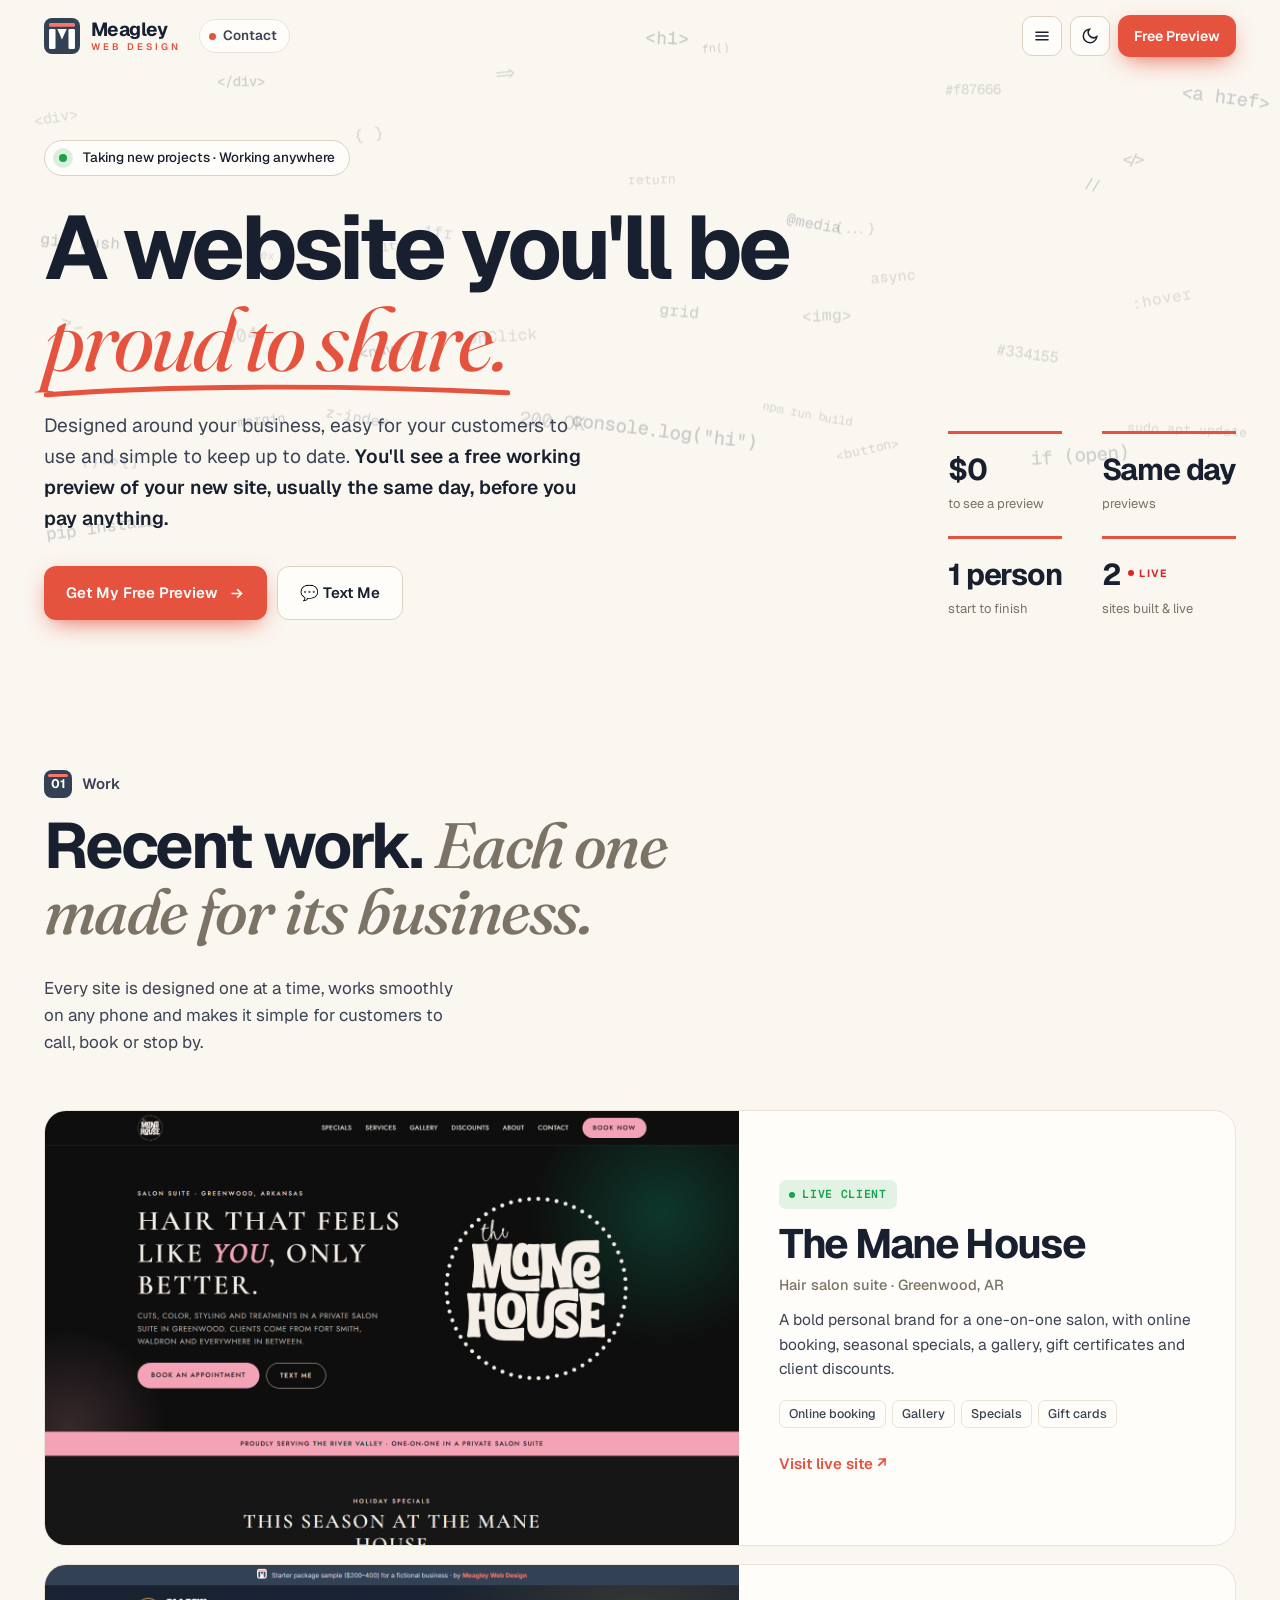
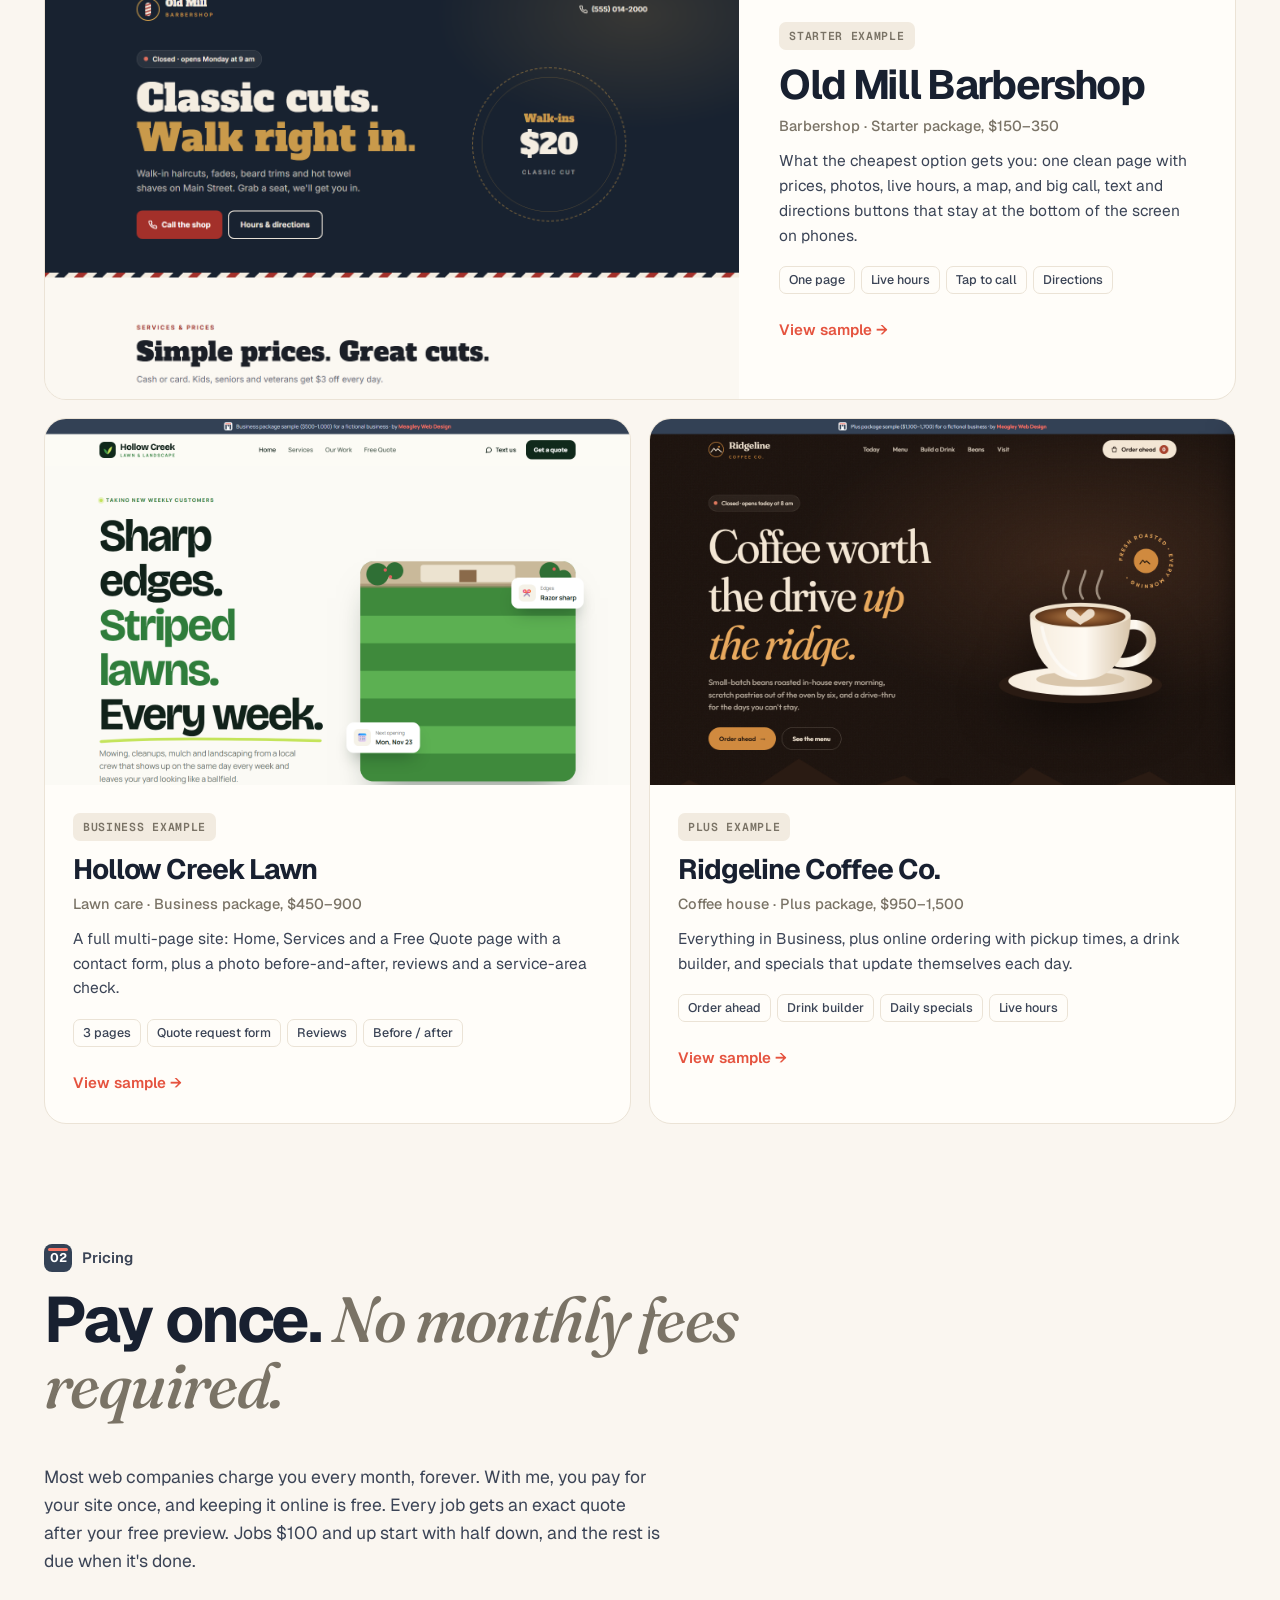
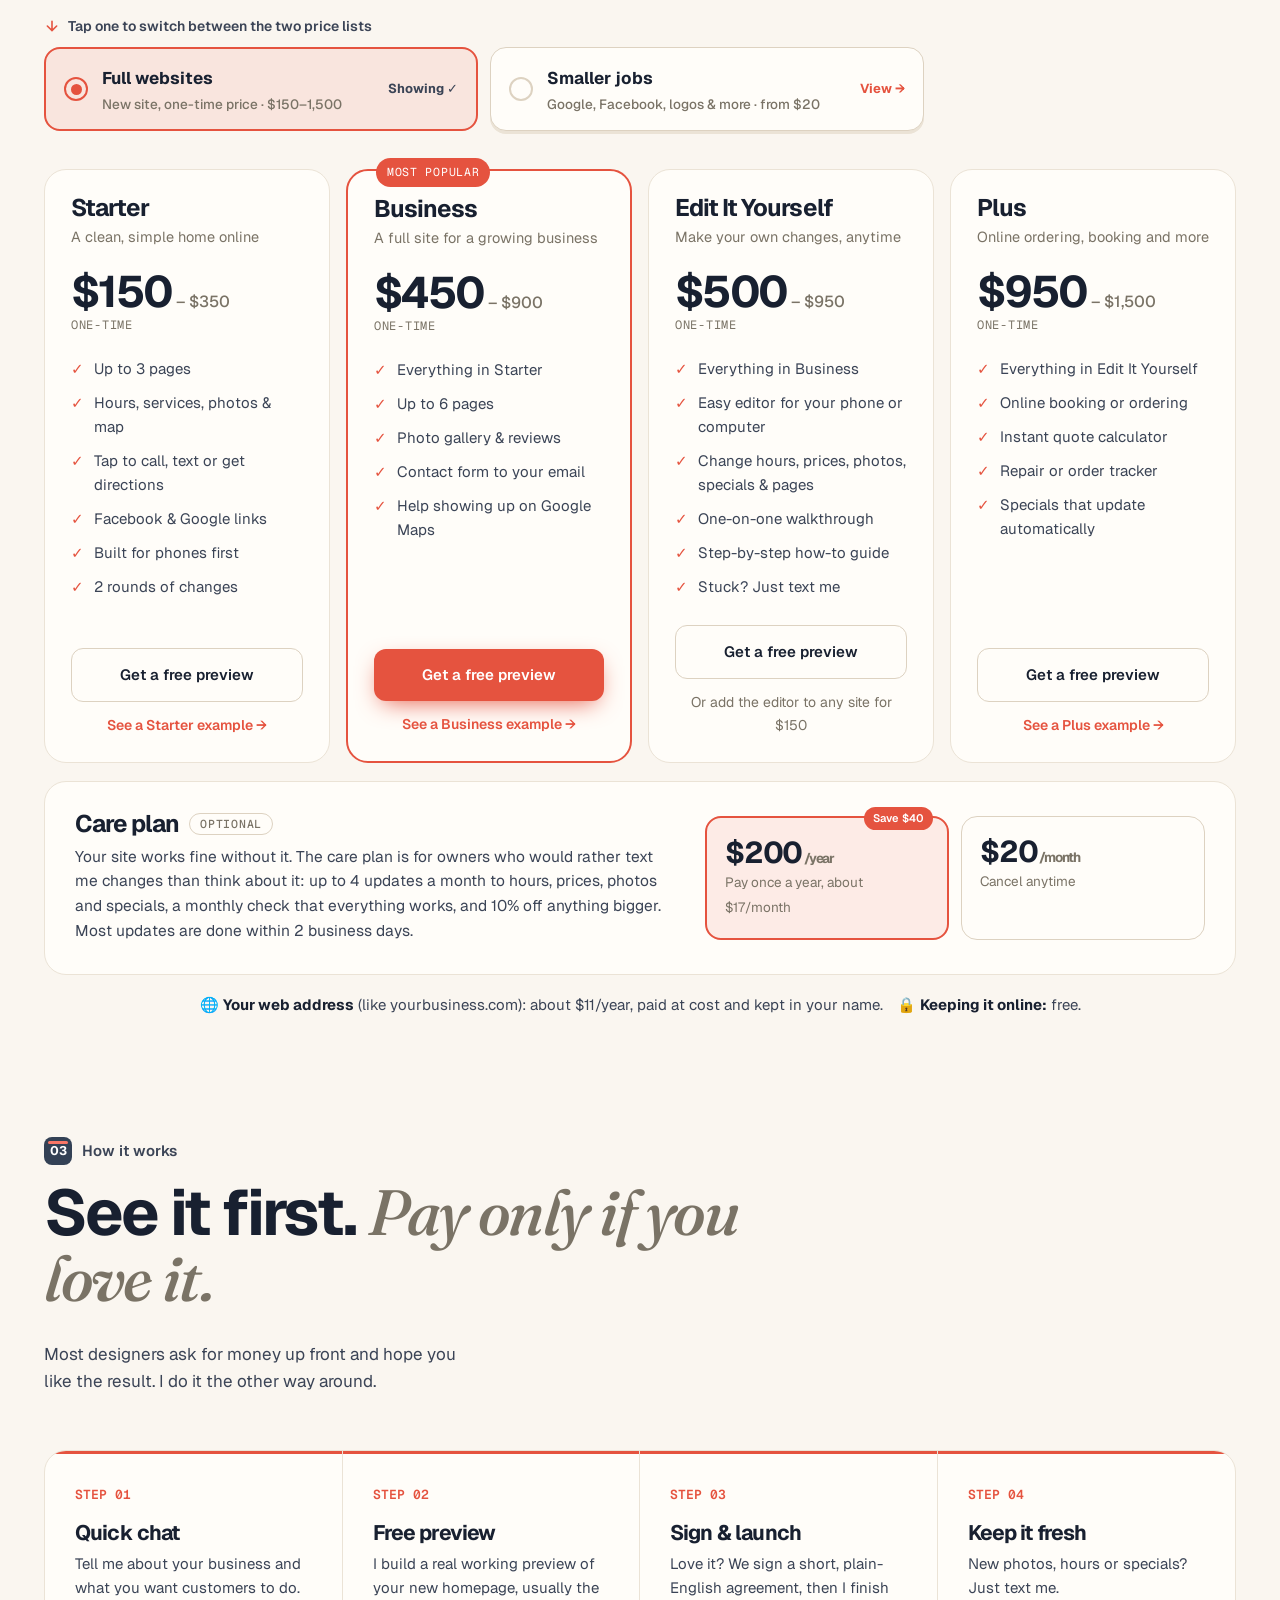
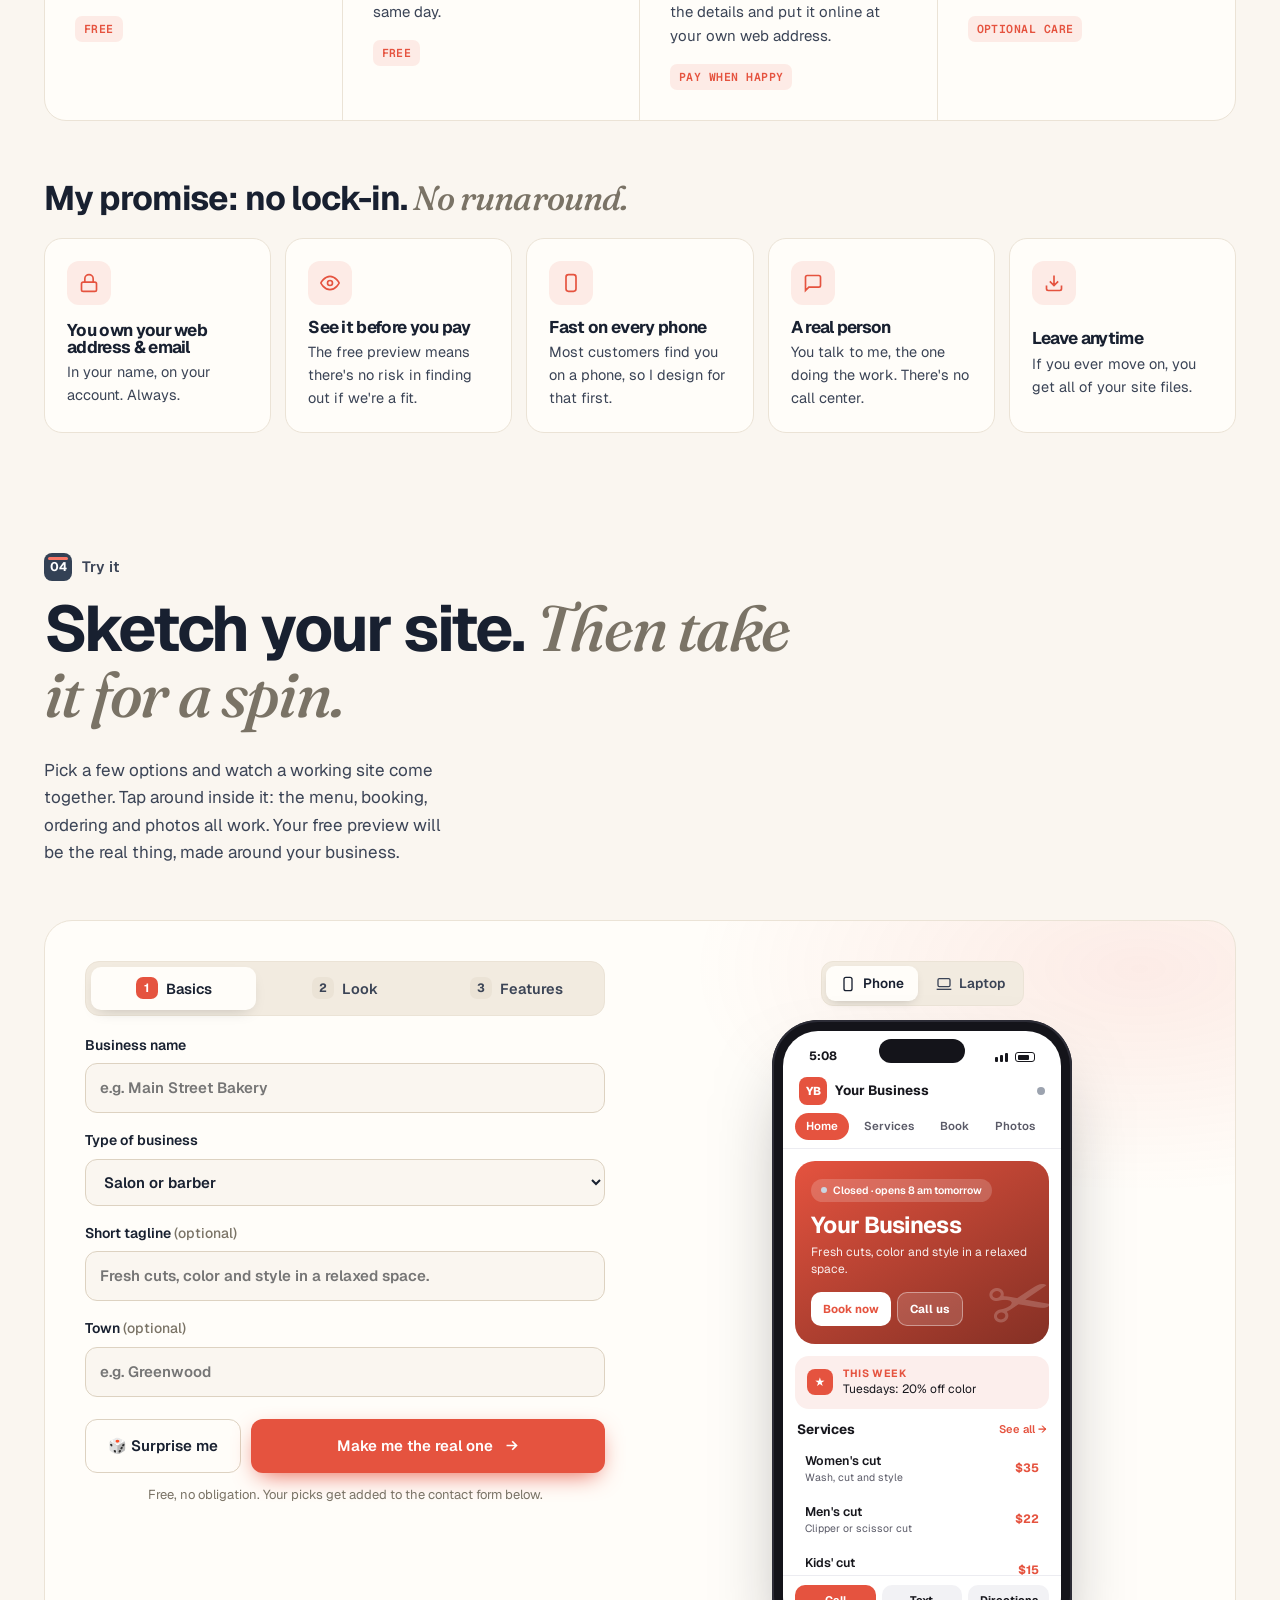
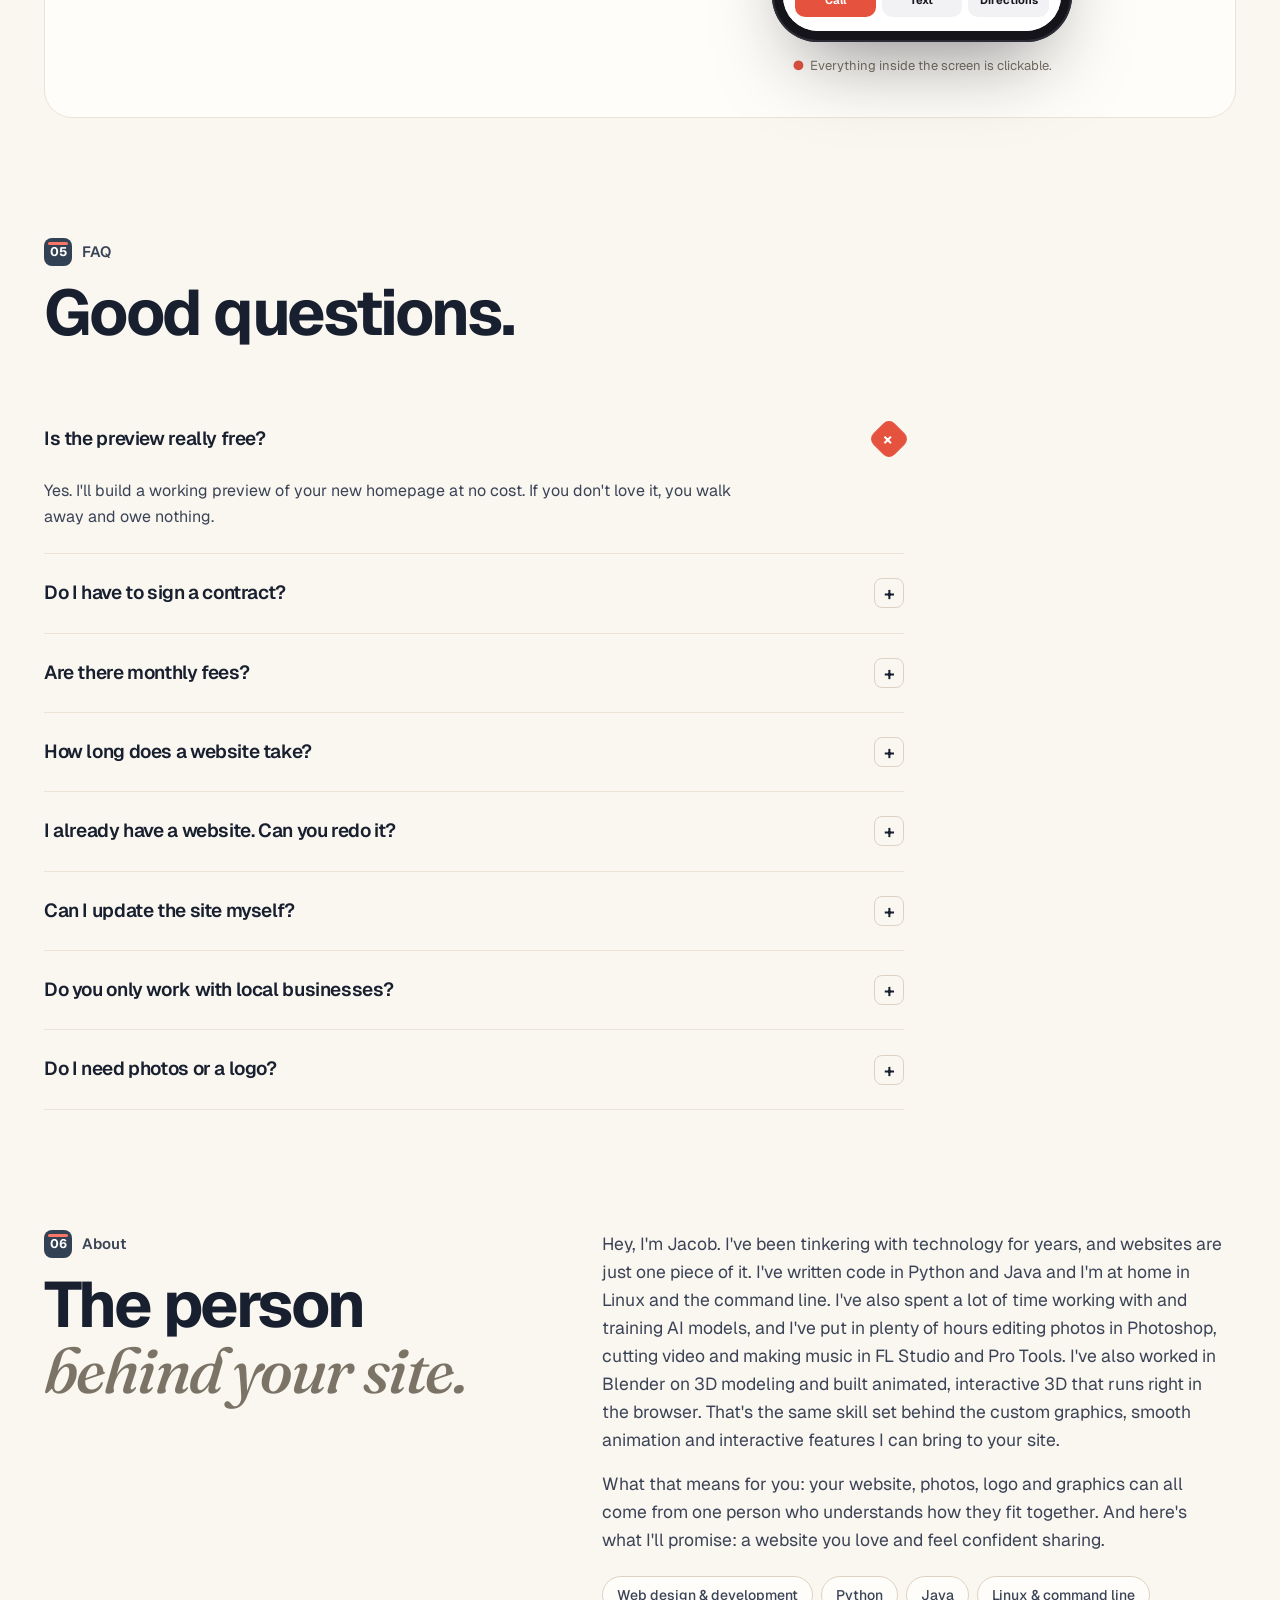
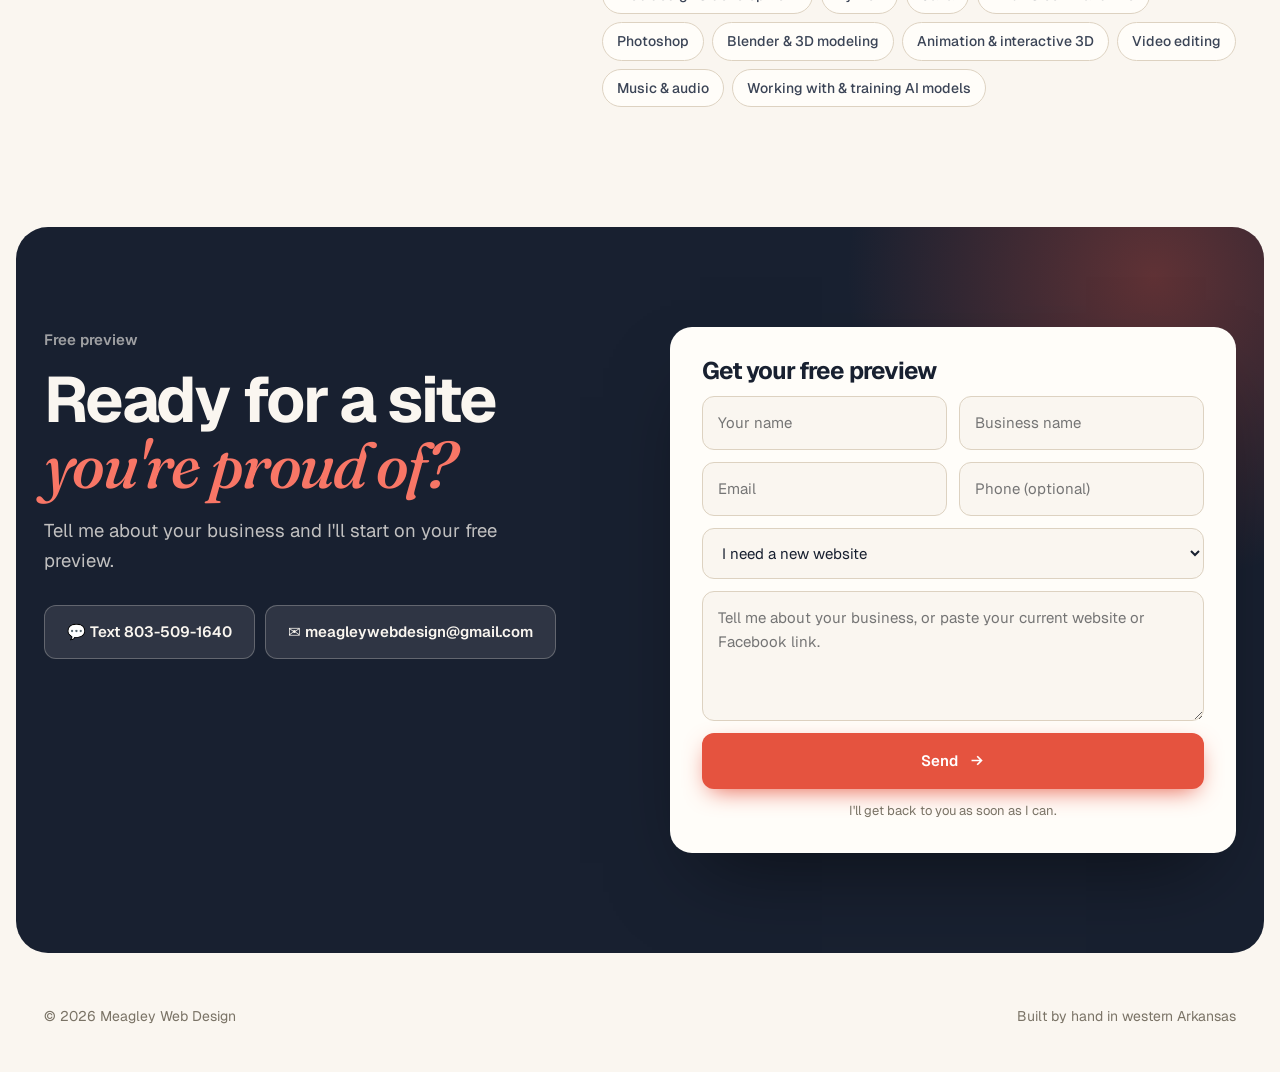
==== commit dbda2fbf: "Google Search Console verification tag Co-Authored-By: Claude Opus 5.5 <noreply@anthropic.com>" ====
--- a/index.html
+++ b/index.html
@@ -8,6 +8,7 @@
 <meta property="og:title" content="Meagley Web Design">
 <meta property="og:description" content="Websites for small businesses that you'll love and feel confident sharing. Free preview before you pay.">
 <meta property="og:image" content="https://meagleyweb.github.io/img/og-card.png">
+<meta name="google-site-verification" content="asjZNjxtD9X7iX4zjAPvgzBGoG-oVme65ncLlFQD8Q8" />
 <link rel="canonical" href="https://meagleyweb.github.io/">
 <meta property="og:url" content="https://meagleyweb.github.io/">
 <meta property="og:type" content="website">
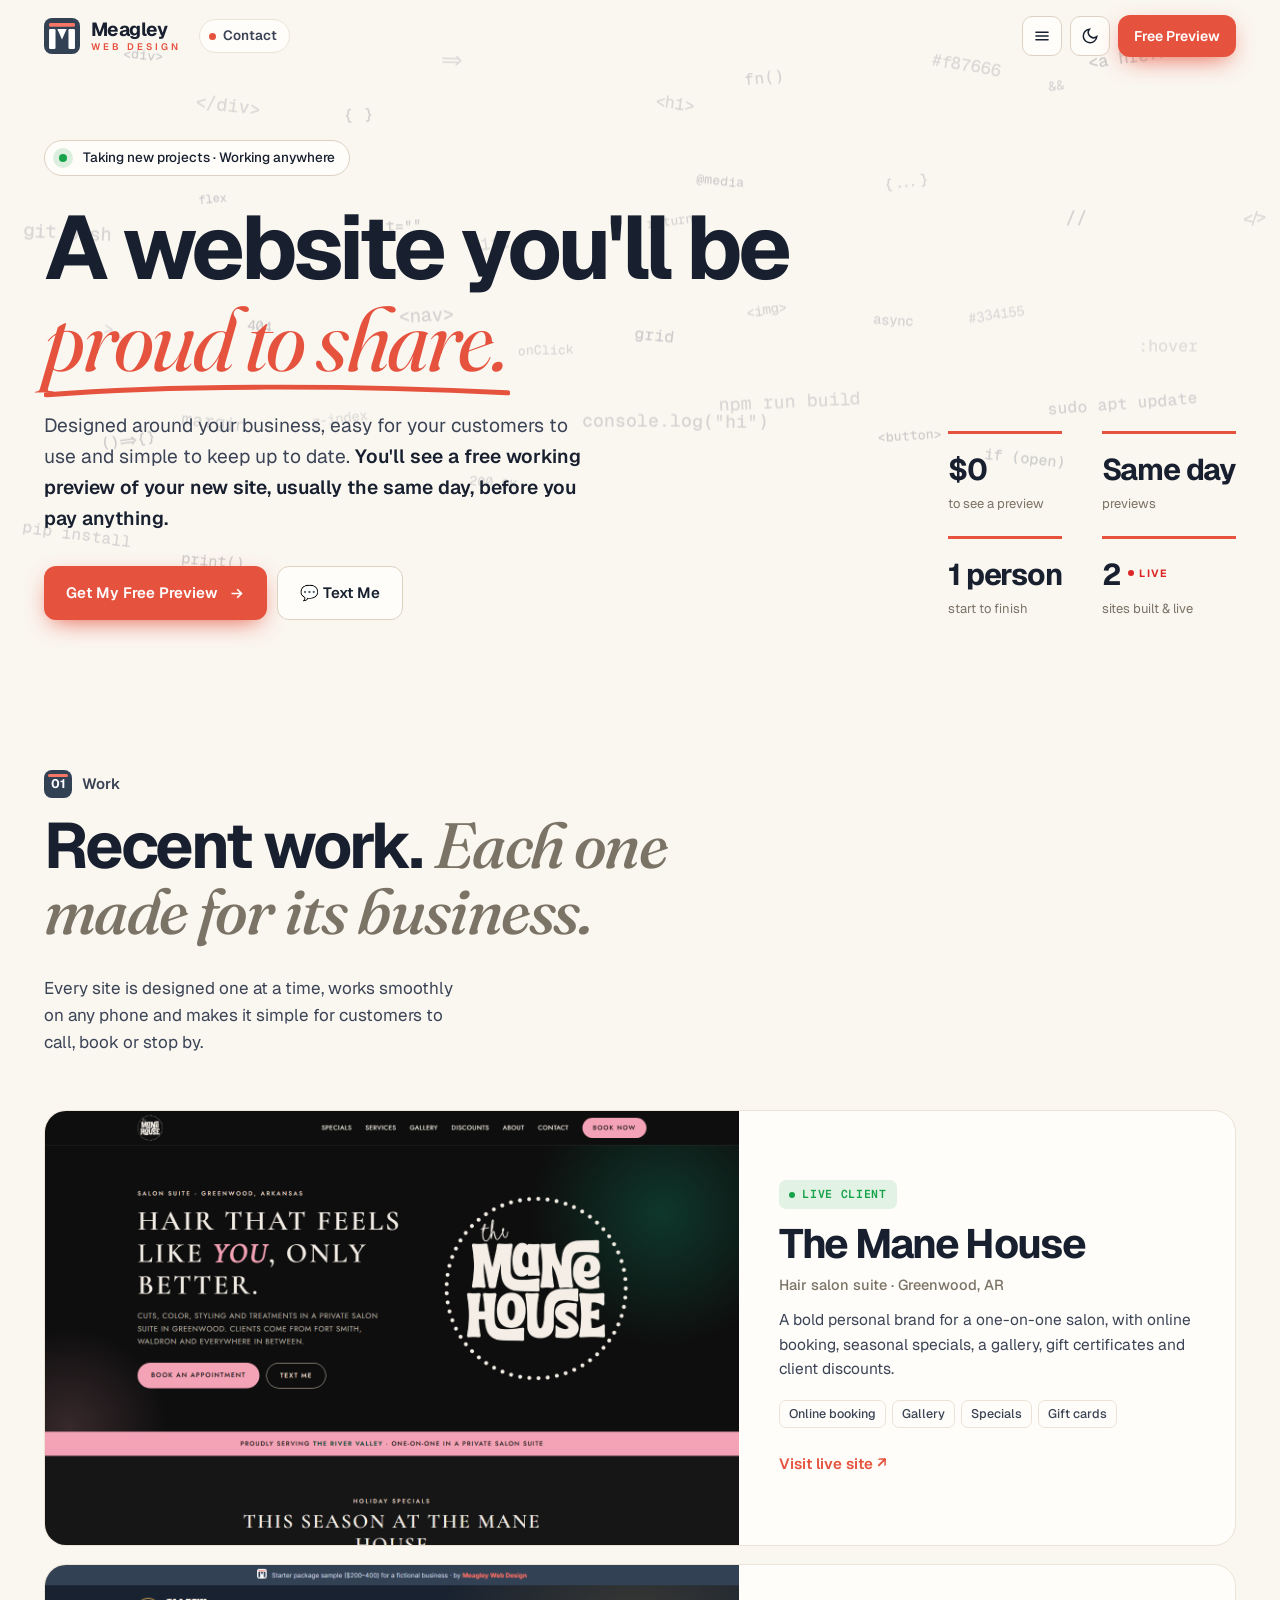
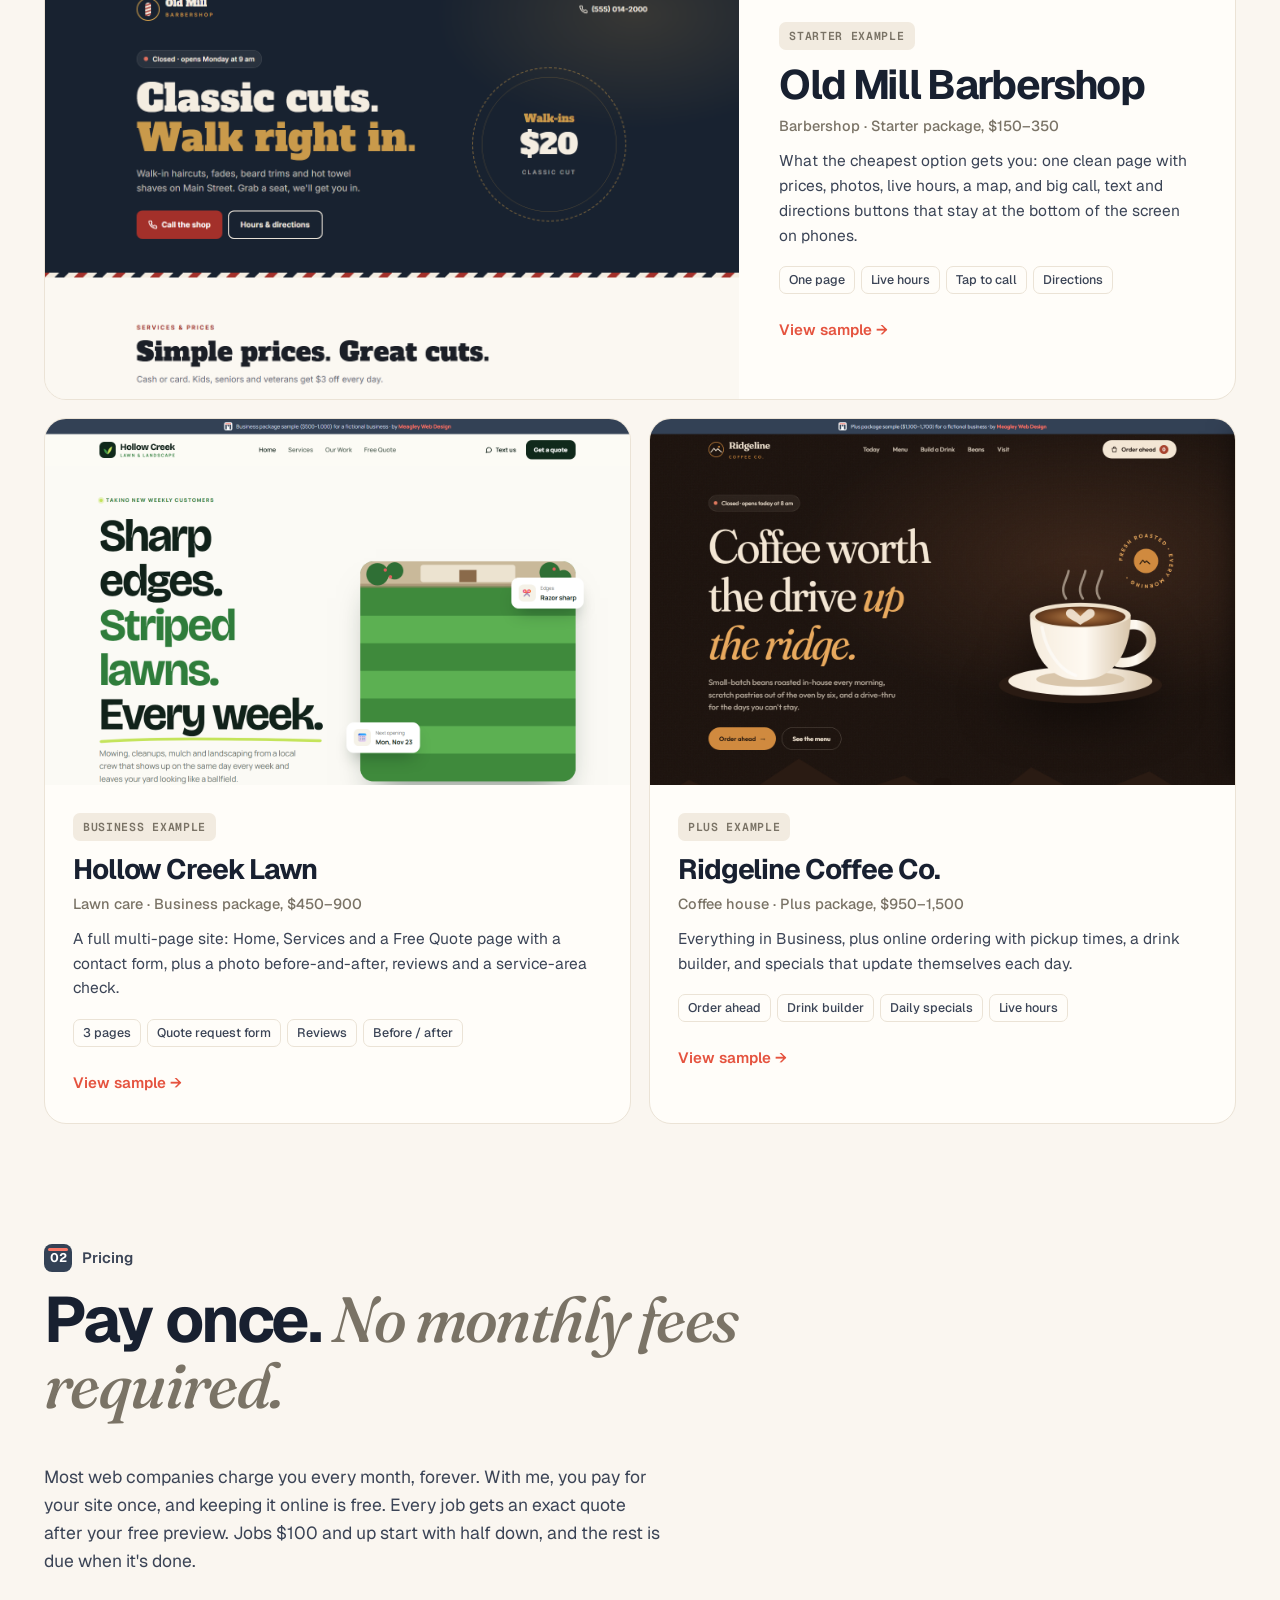
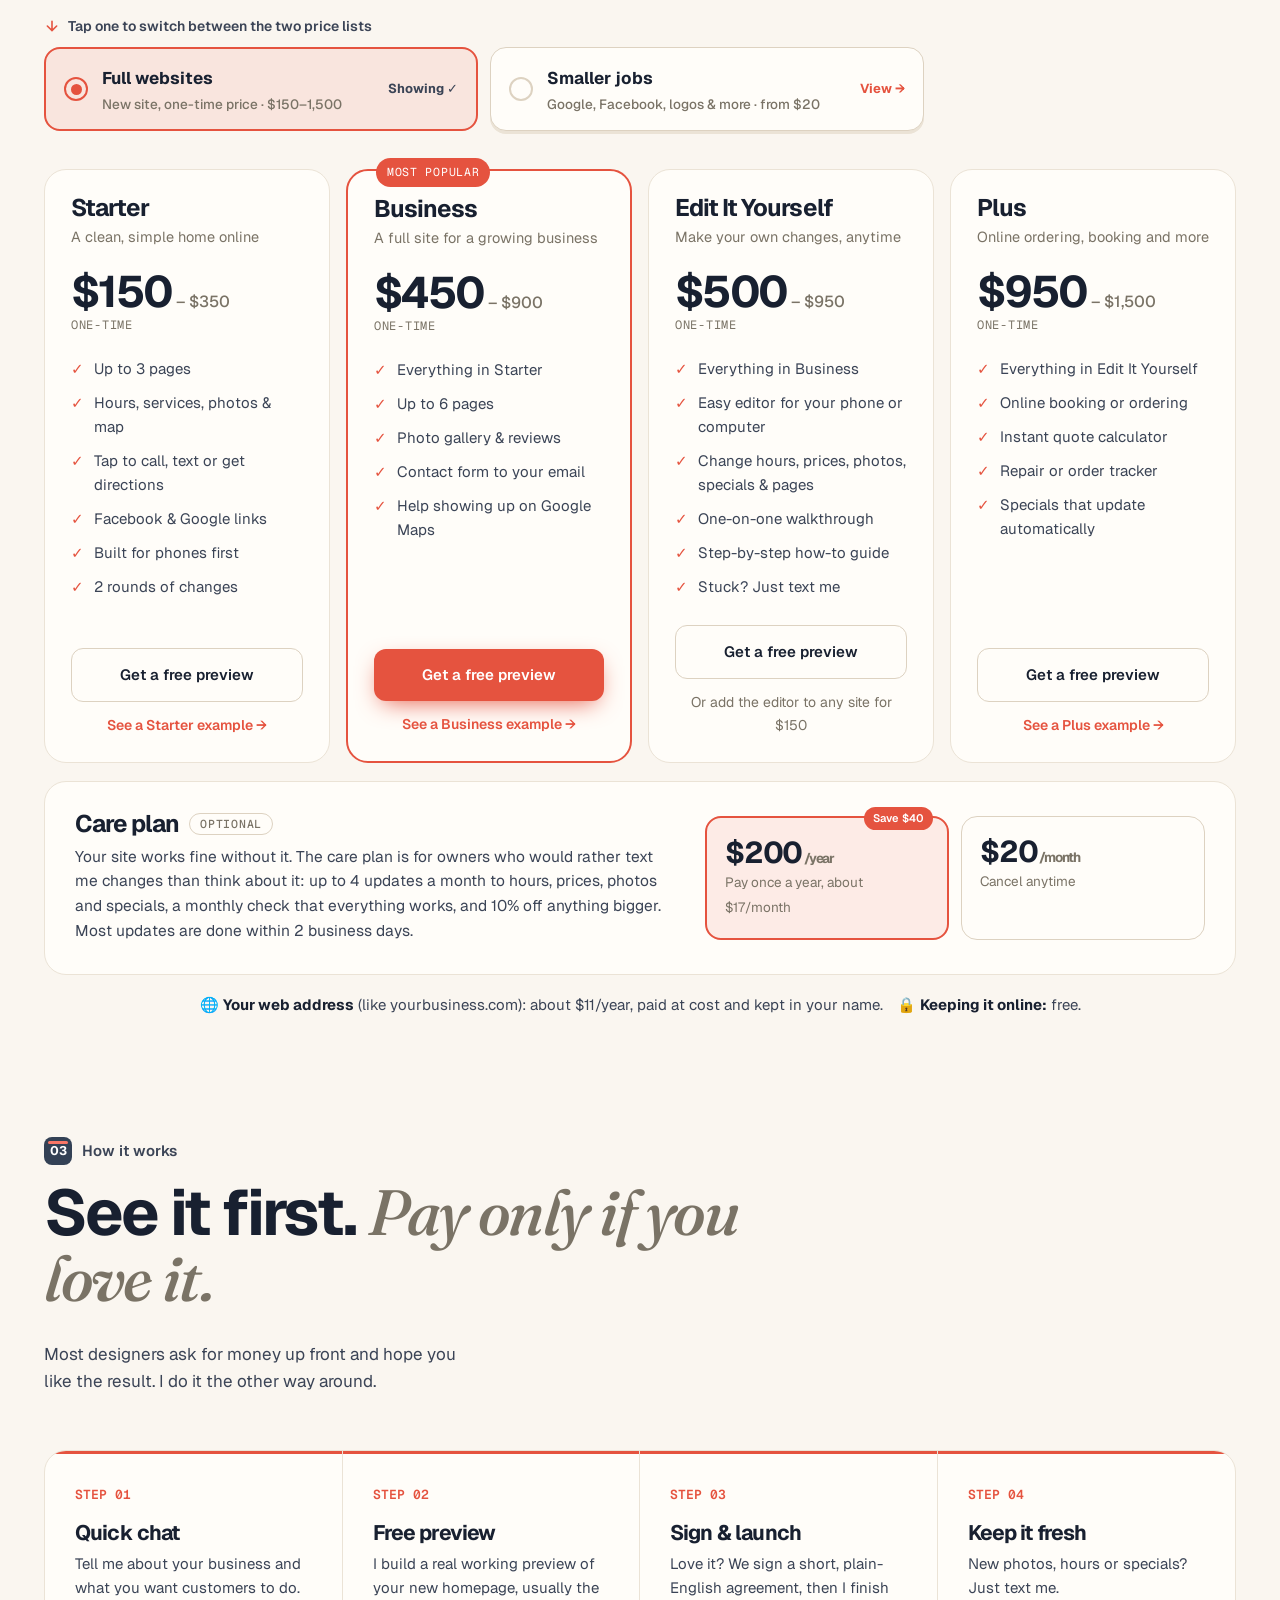
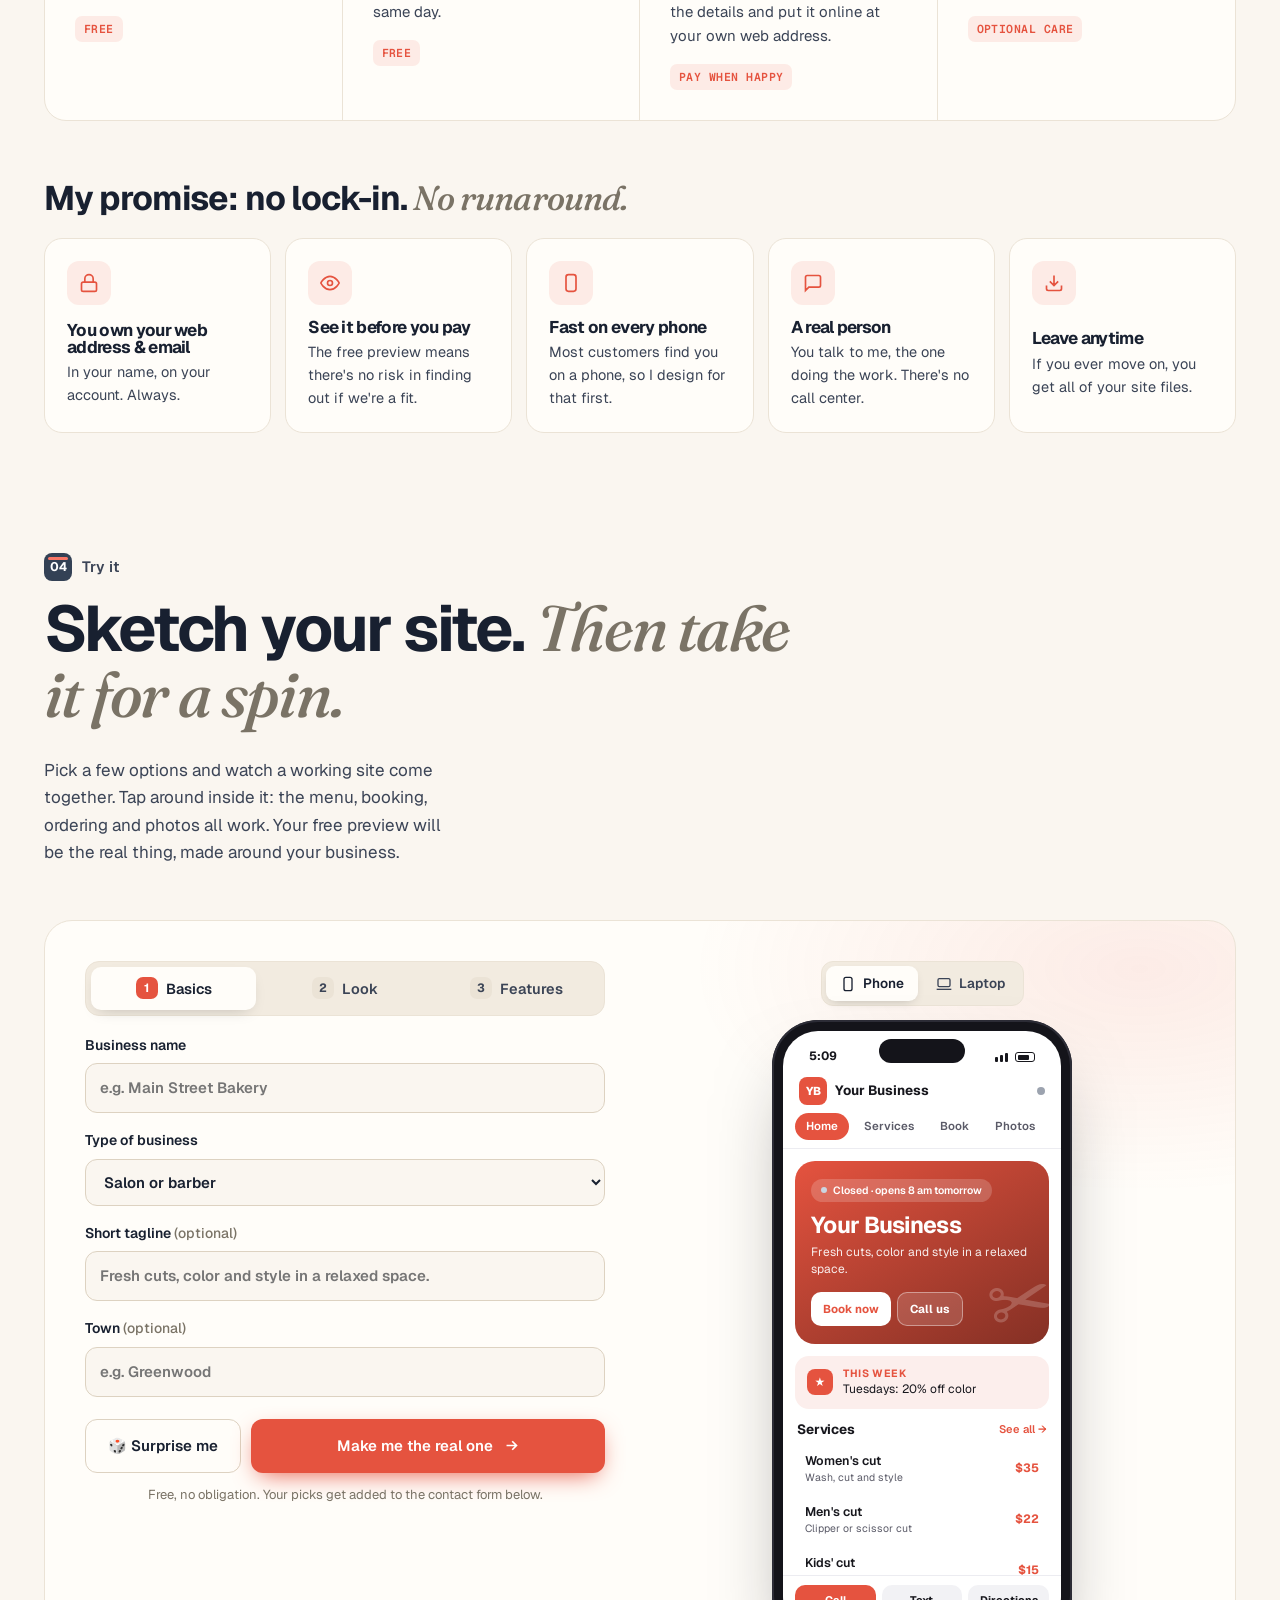
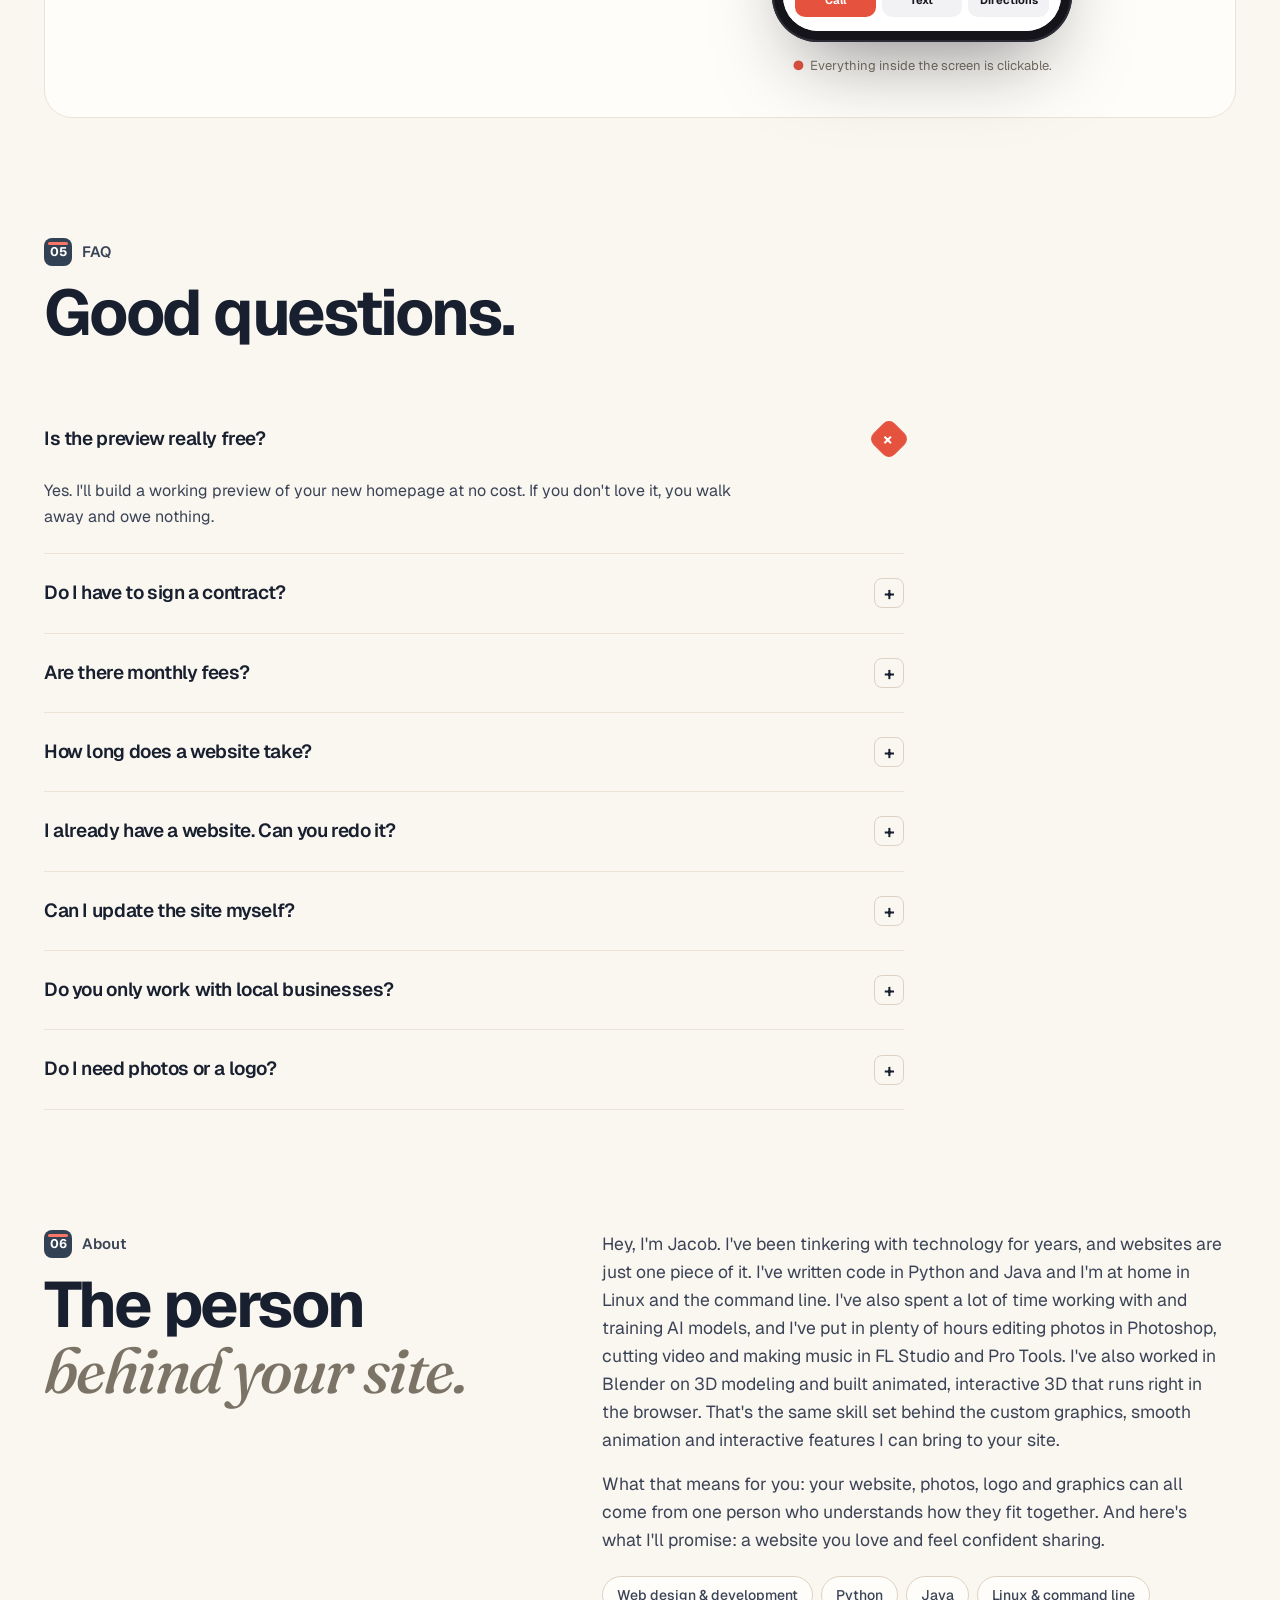
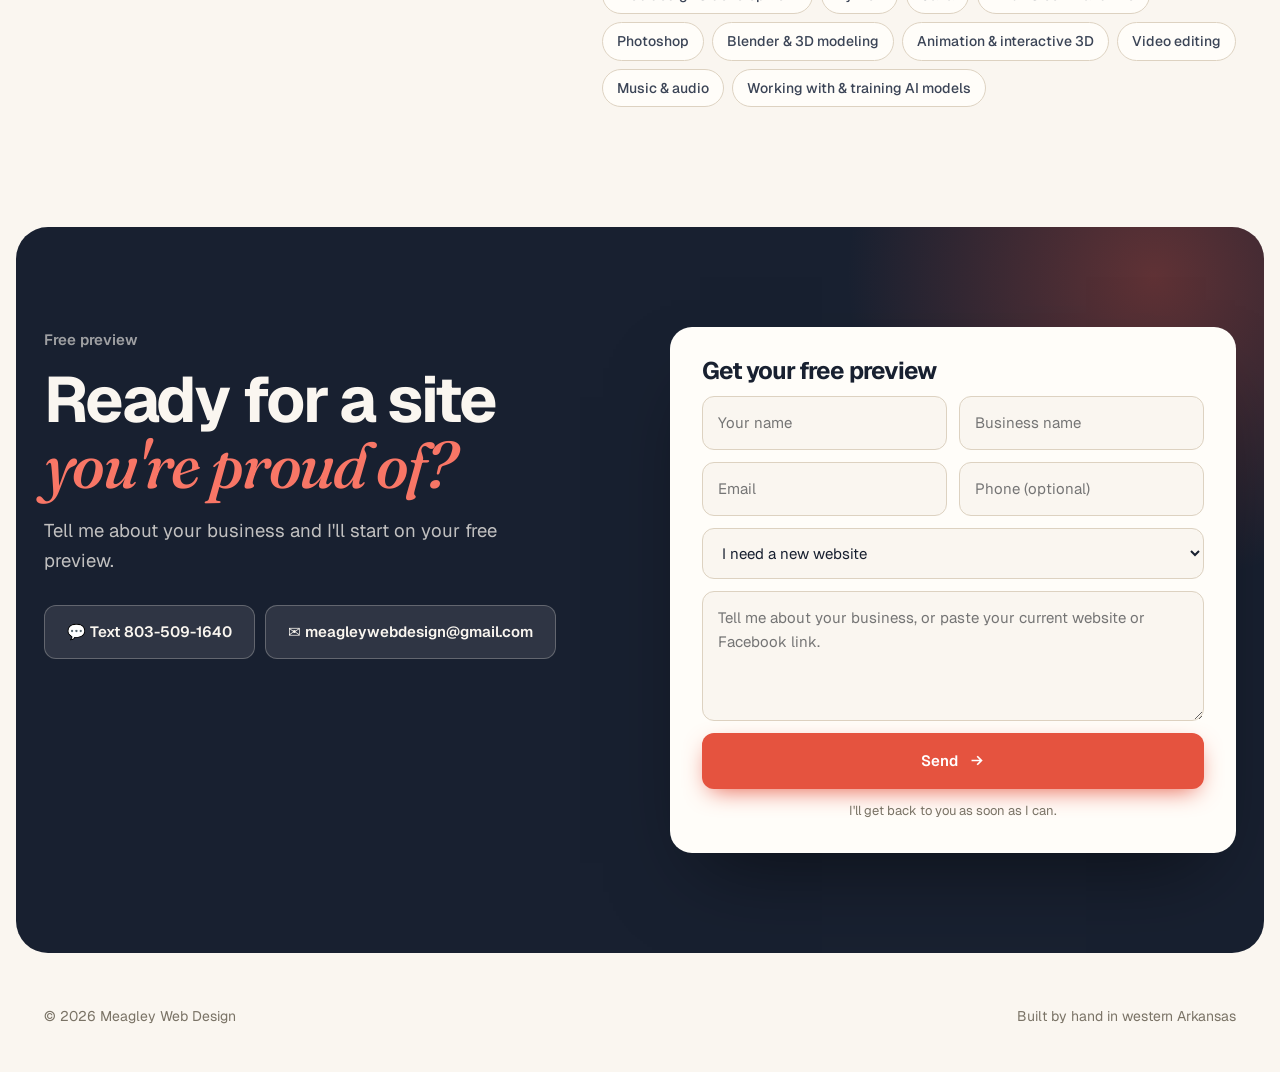
==== commit 00dede21: "Add /thanks/ page after contact form (for Google Ads lead tracking) Co-Authored-By: Claude Opus 5.5 " ====
--- a/index.html
+++ b/index.html
@@ -1235,6 +1235,7 @@
       body: JSON.stringify({ ...data, access_key: WEB3FORMS_KEY, subject: 'New preview request: ' + data.business, from_name: 'Meagley Web Design site' }) });
     if (!(await r.json()).success) throw 0;
     f.innerHTML = '<h3>Got it! 🎉</h3><p style="color:var(--muted)">Thanks! I’ll be in touch soon about your free preview.</p>';
+    setTimeout(() => { location.href = '/thanks/'; }, 600); // thank-you page (Google Ads counts a lead when someone lands here)
   } catch { btn.disabled = false; btn.textContent = 'Try again'; note.textContent = 'Something went wrong.' + (CONTACT_EMAIL ? ' Please email ' + CONTACT_EMAIL : ''); }
 });
 
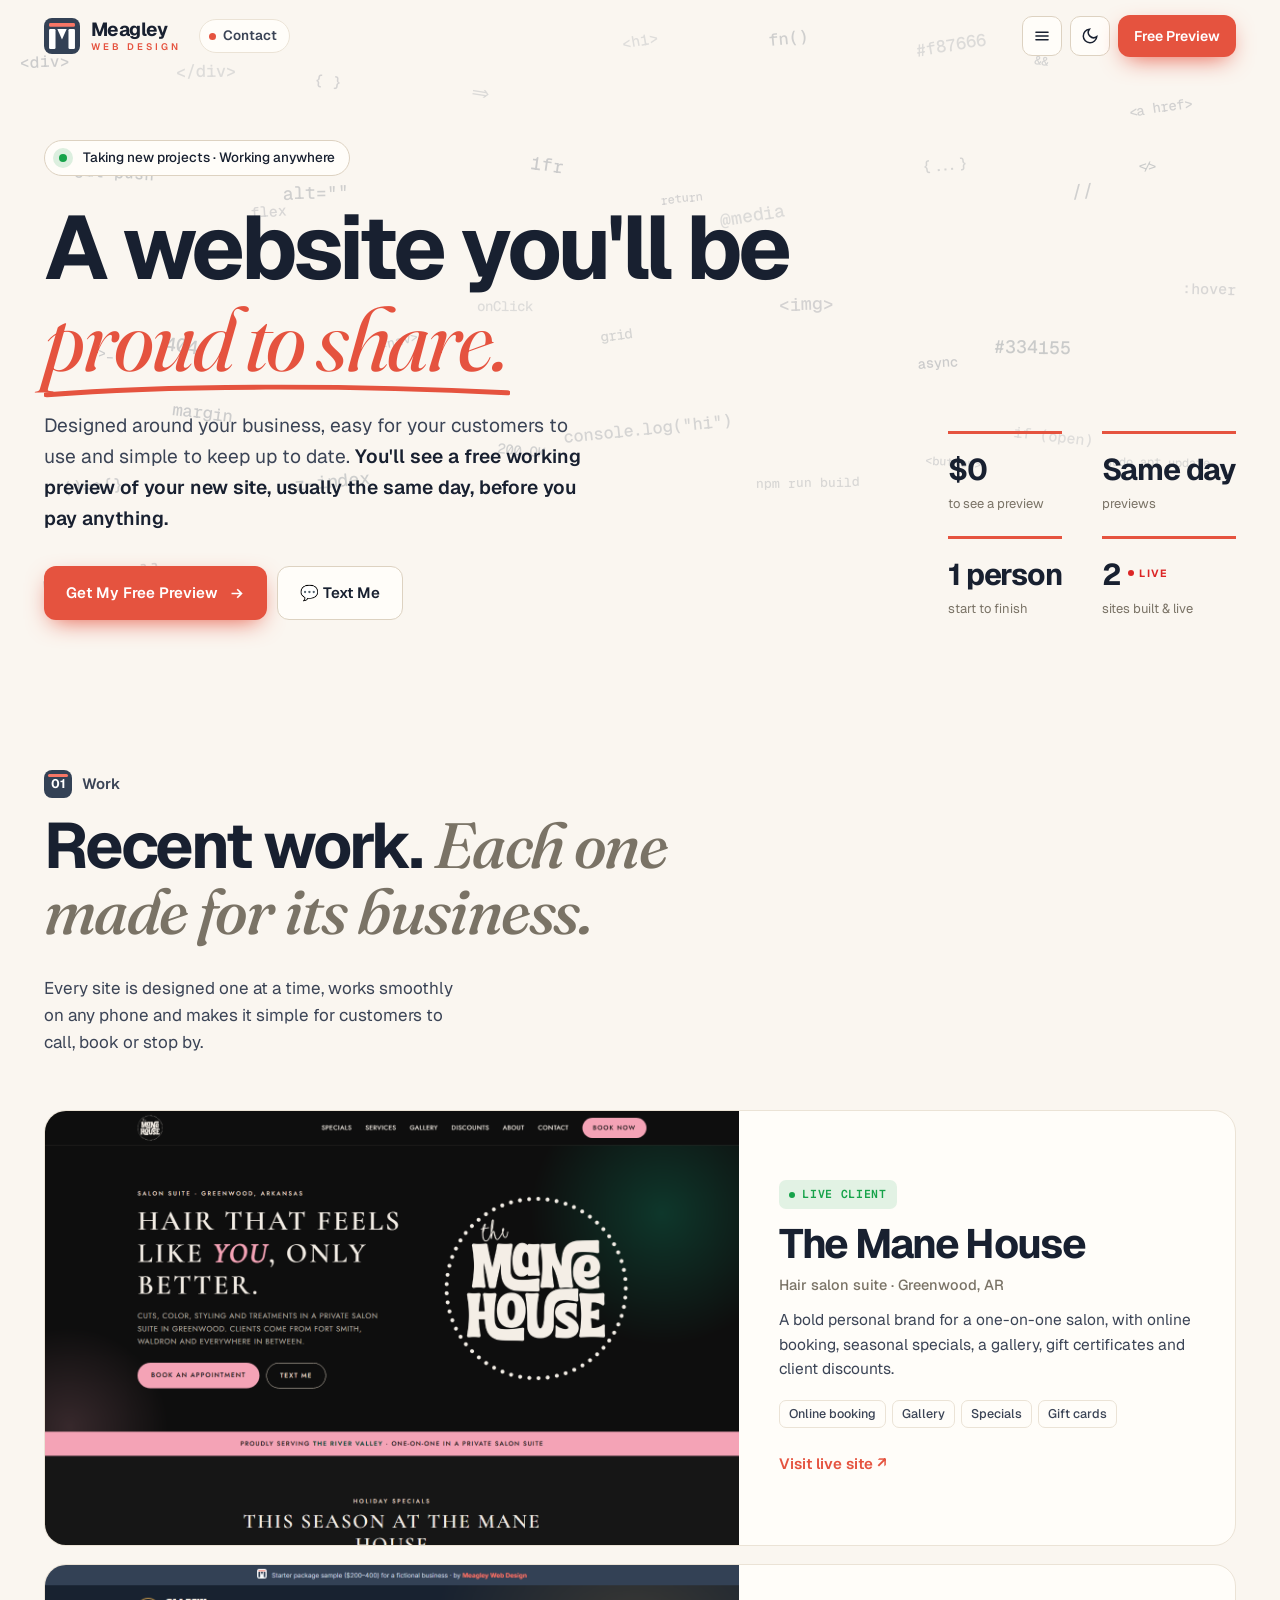
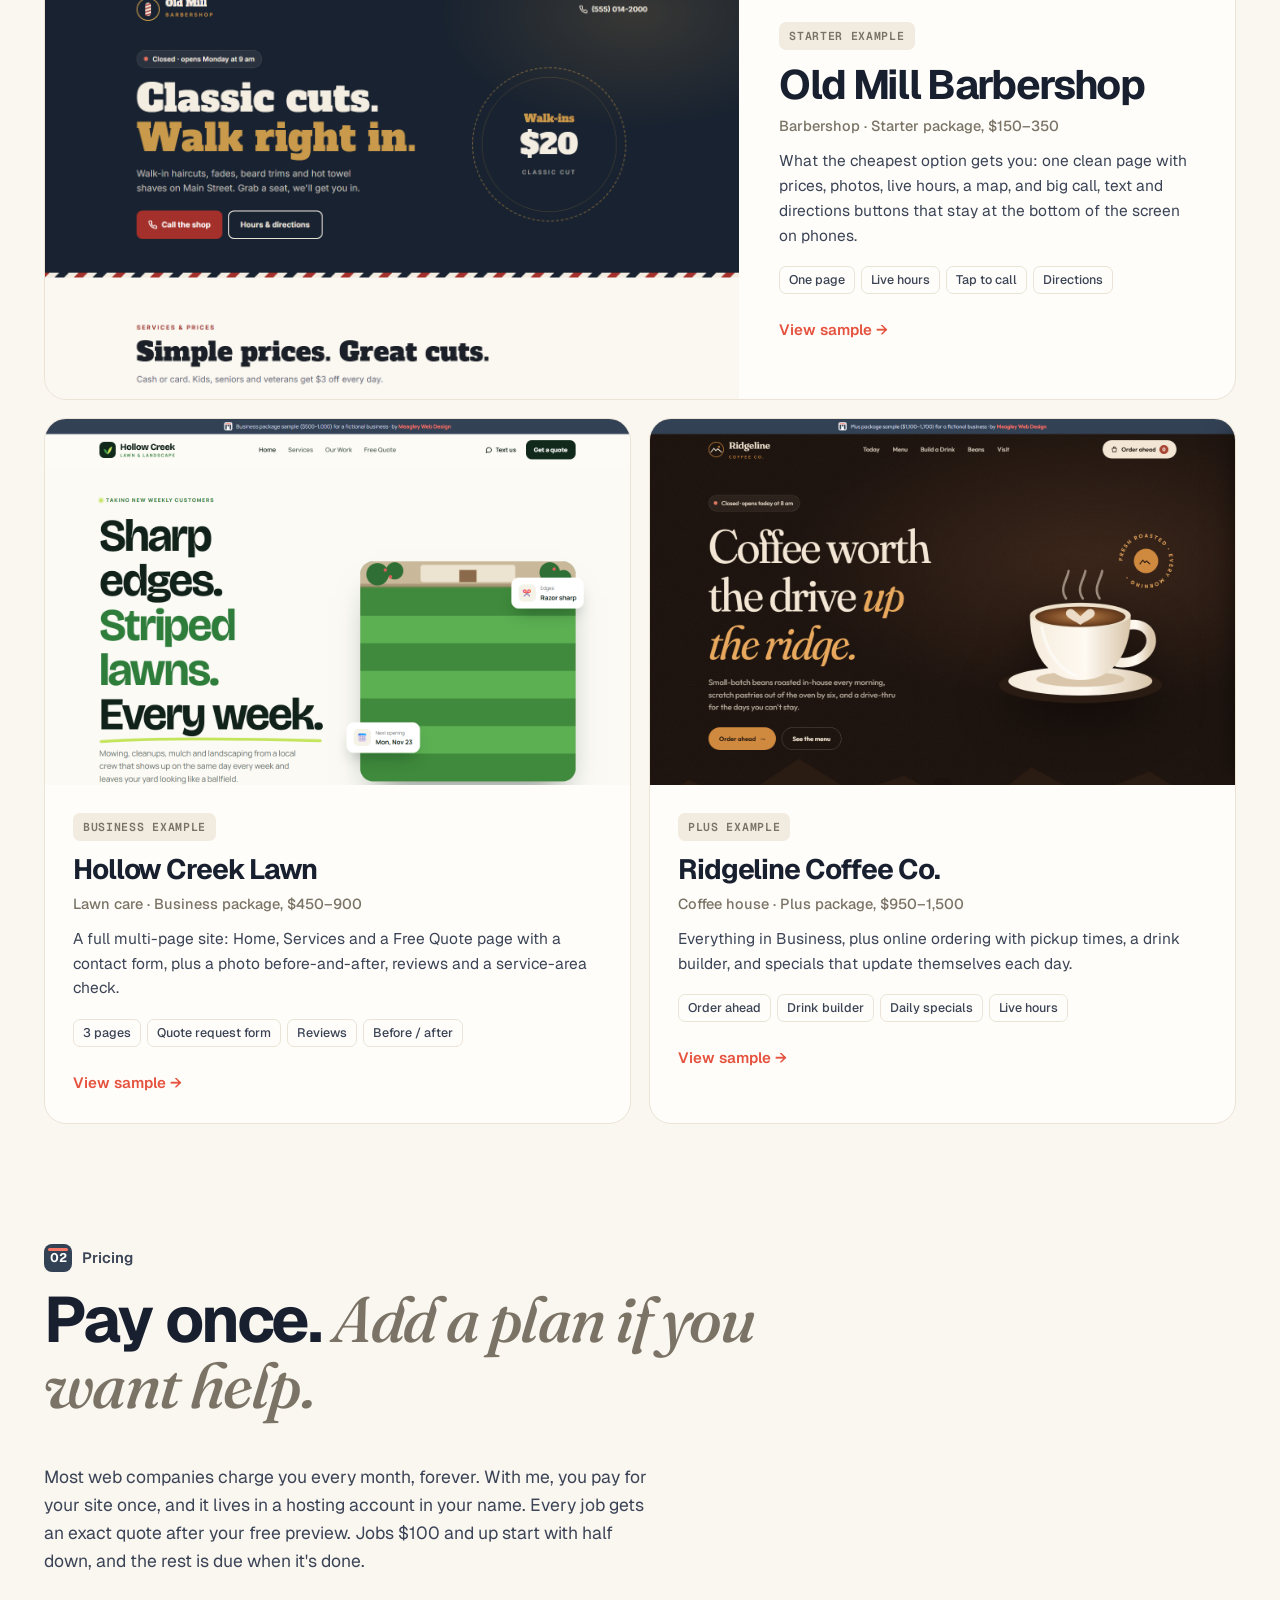
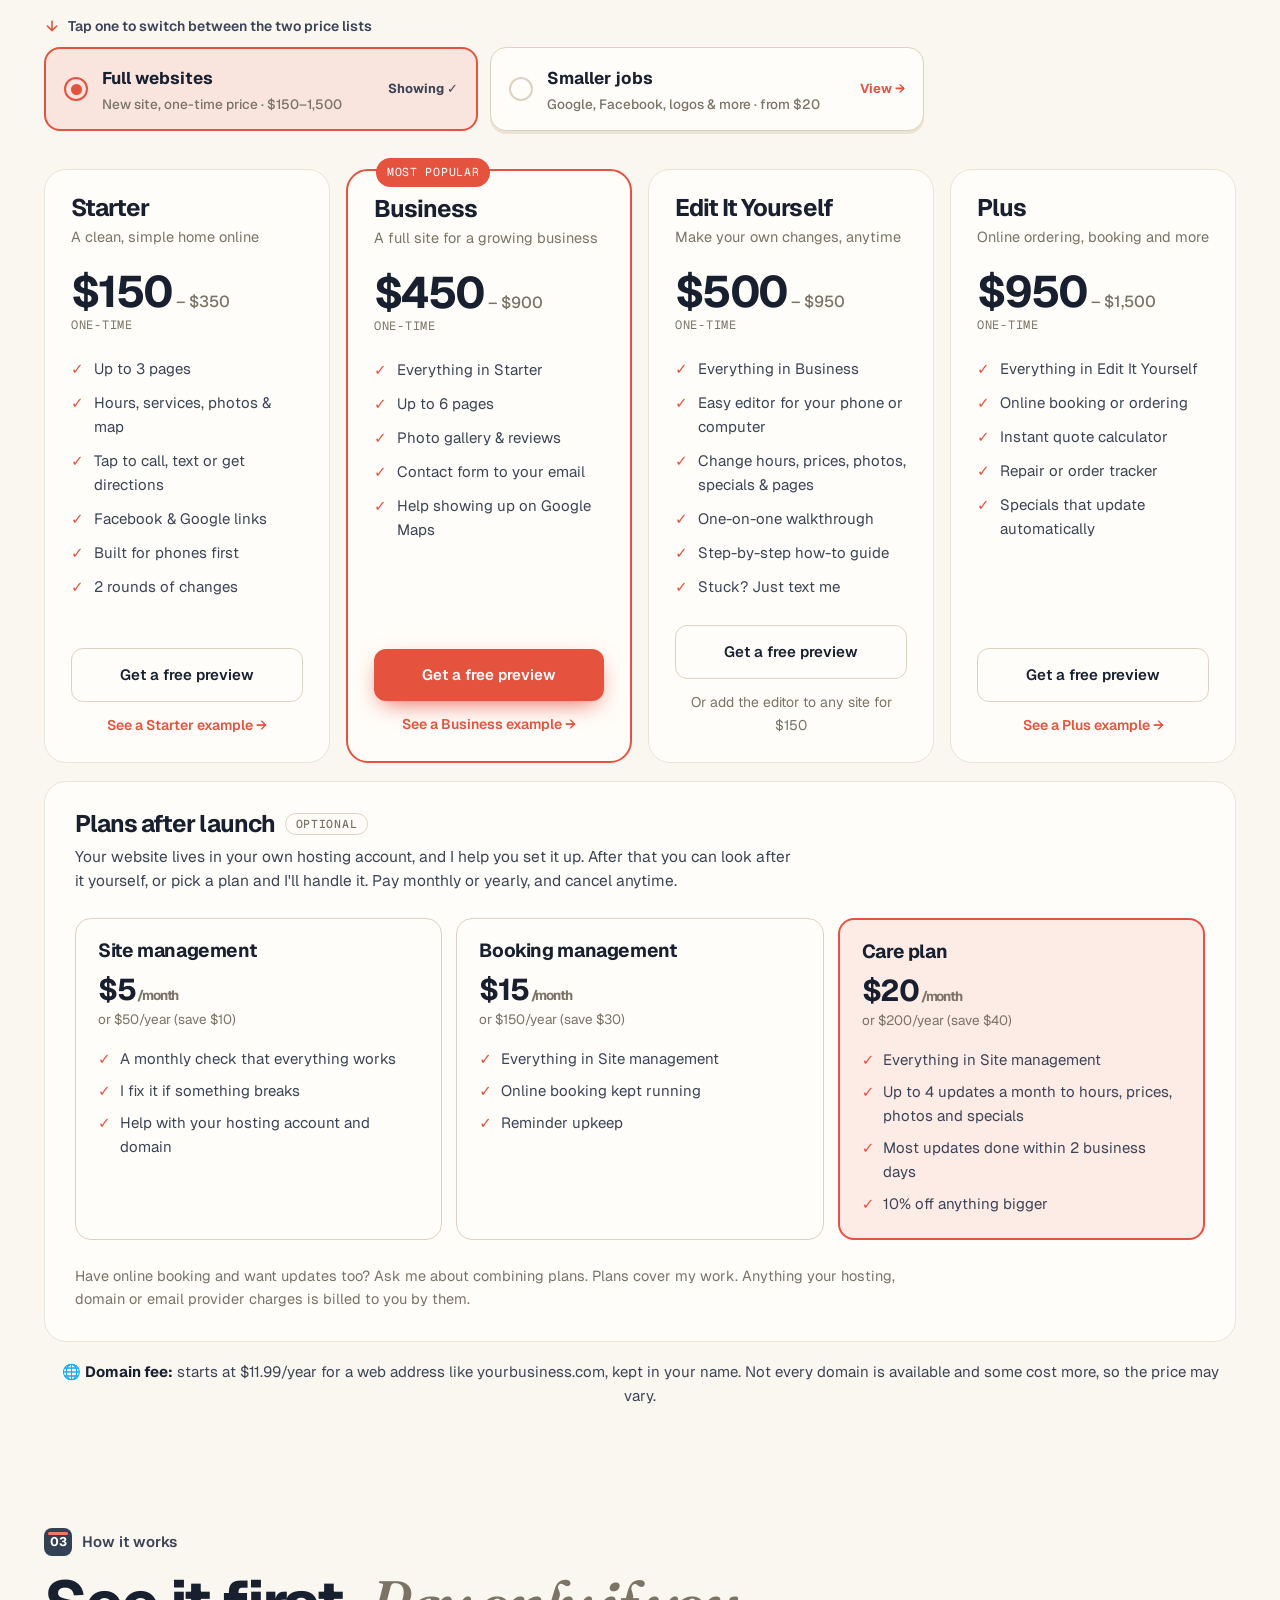
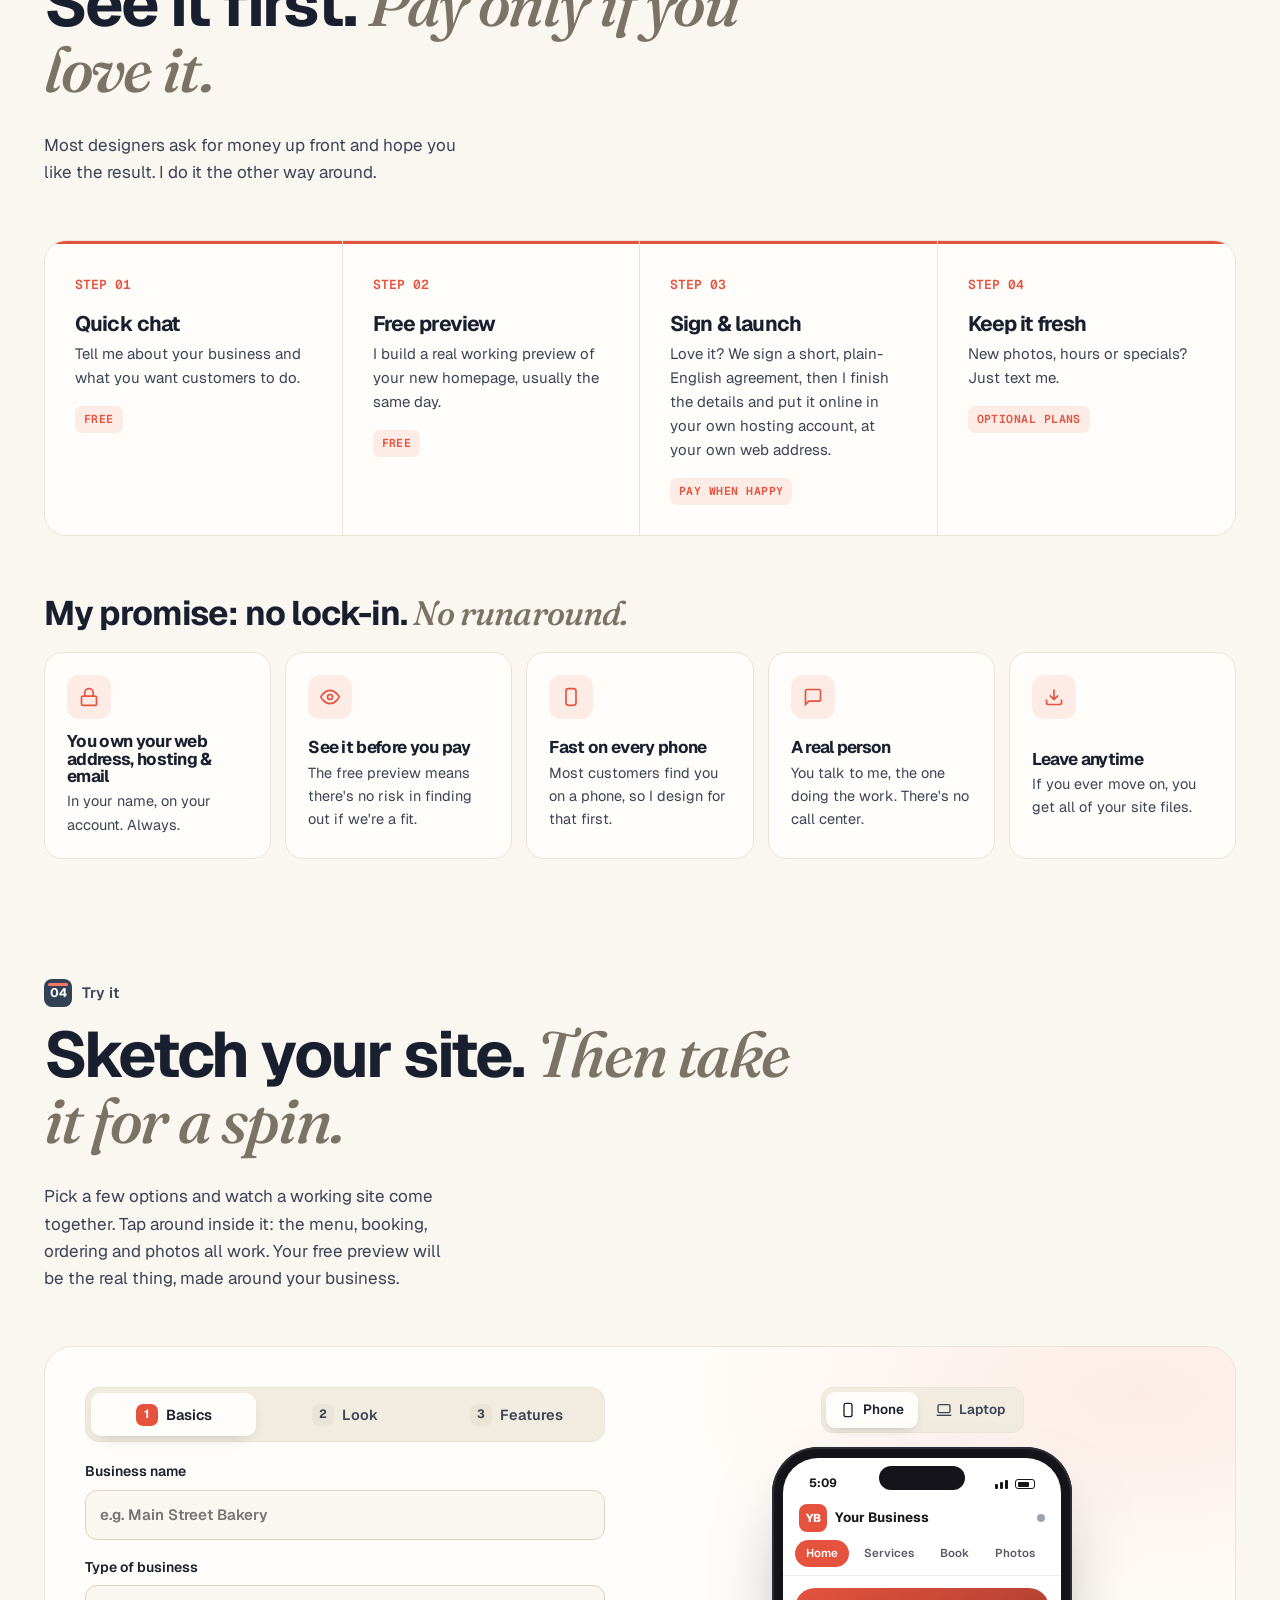
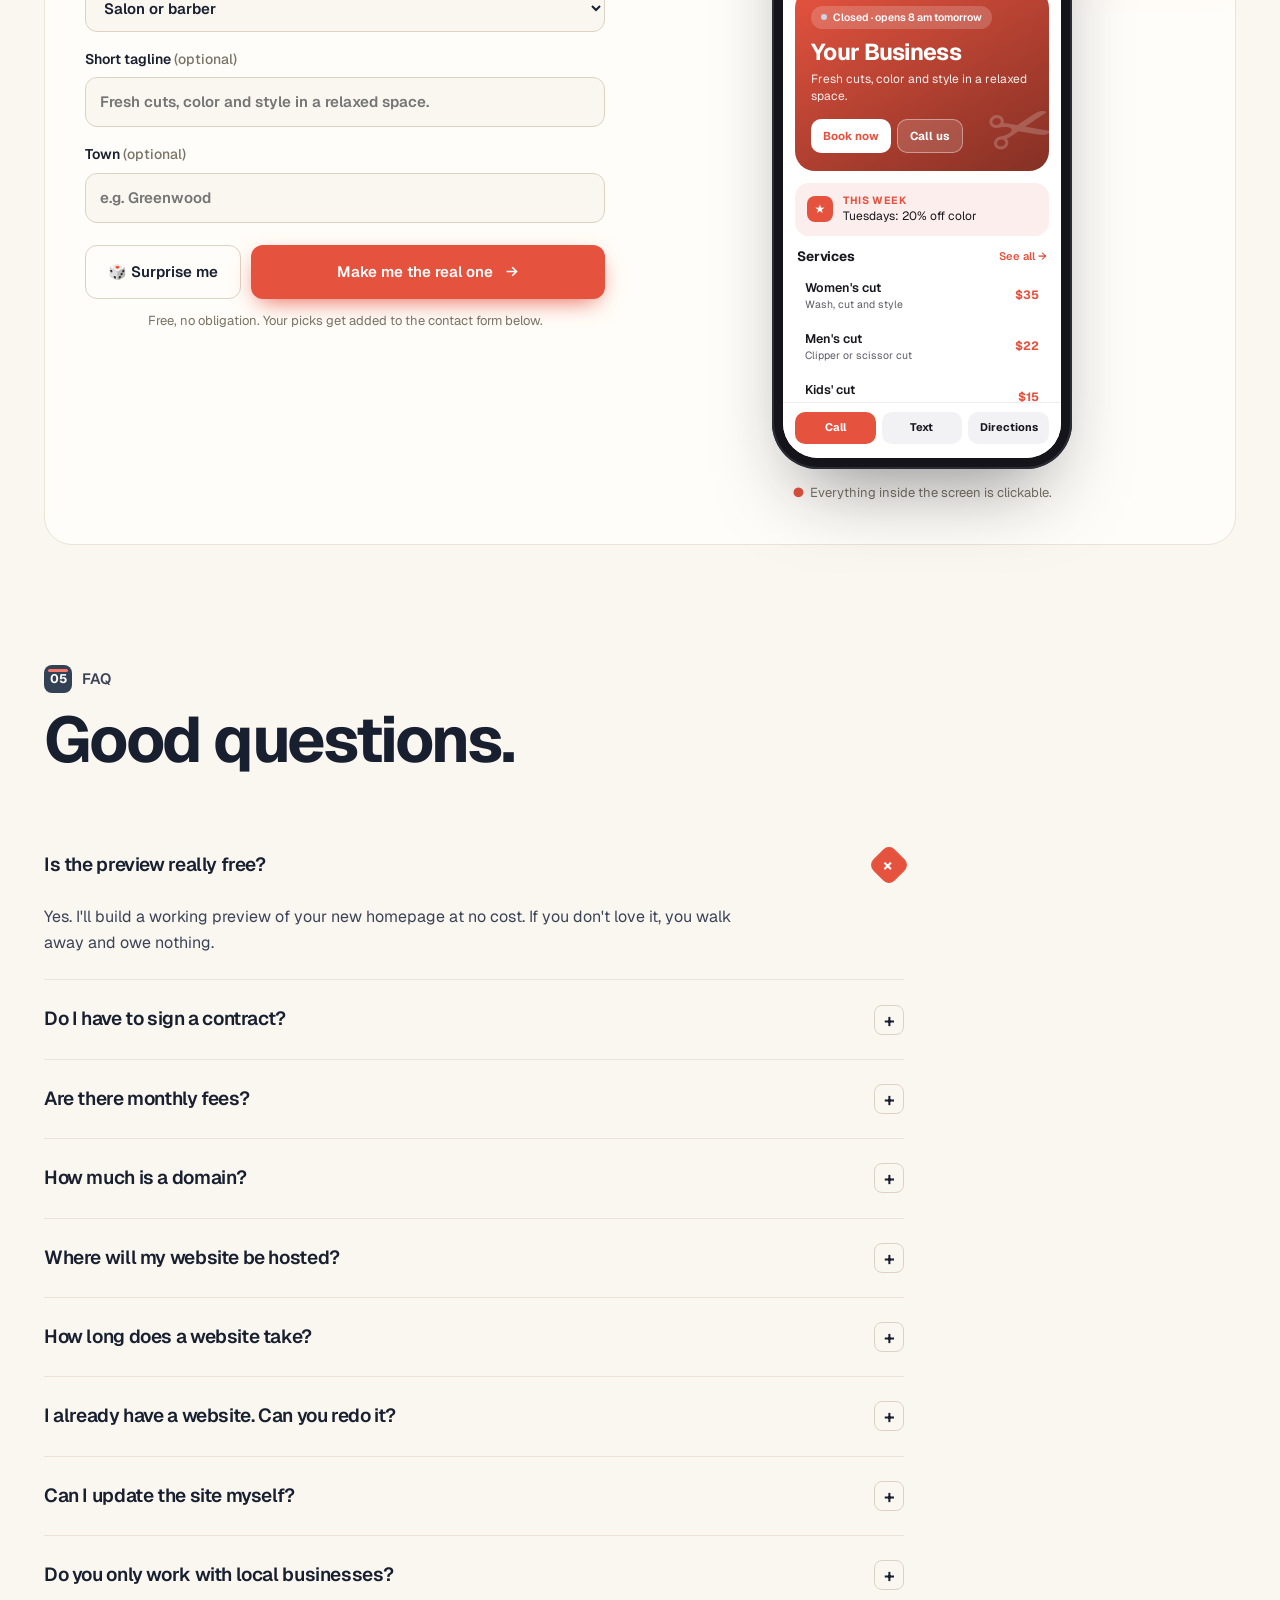
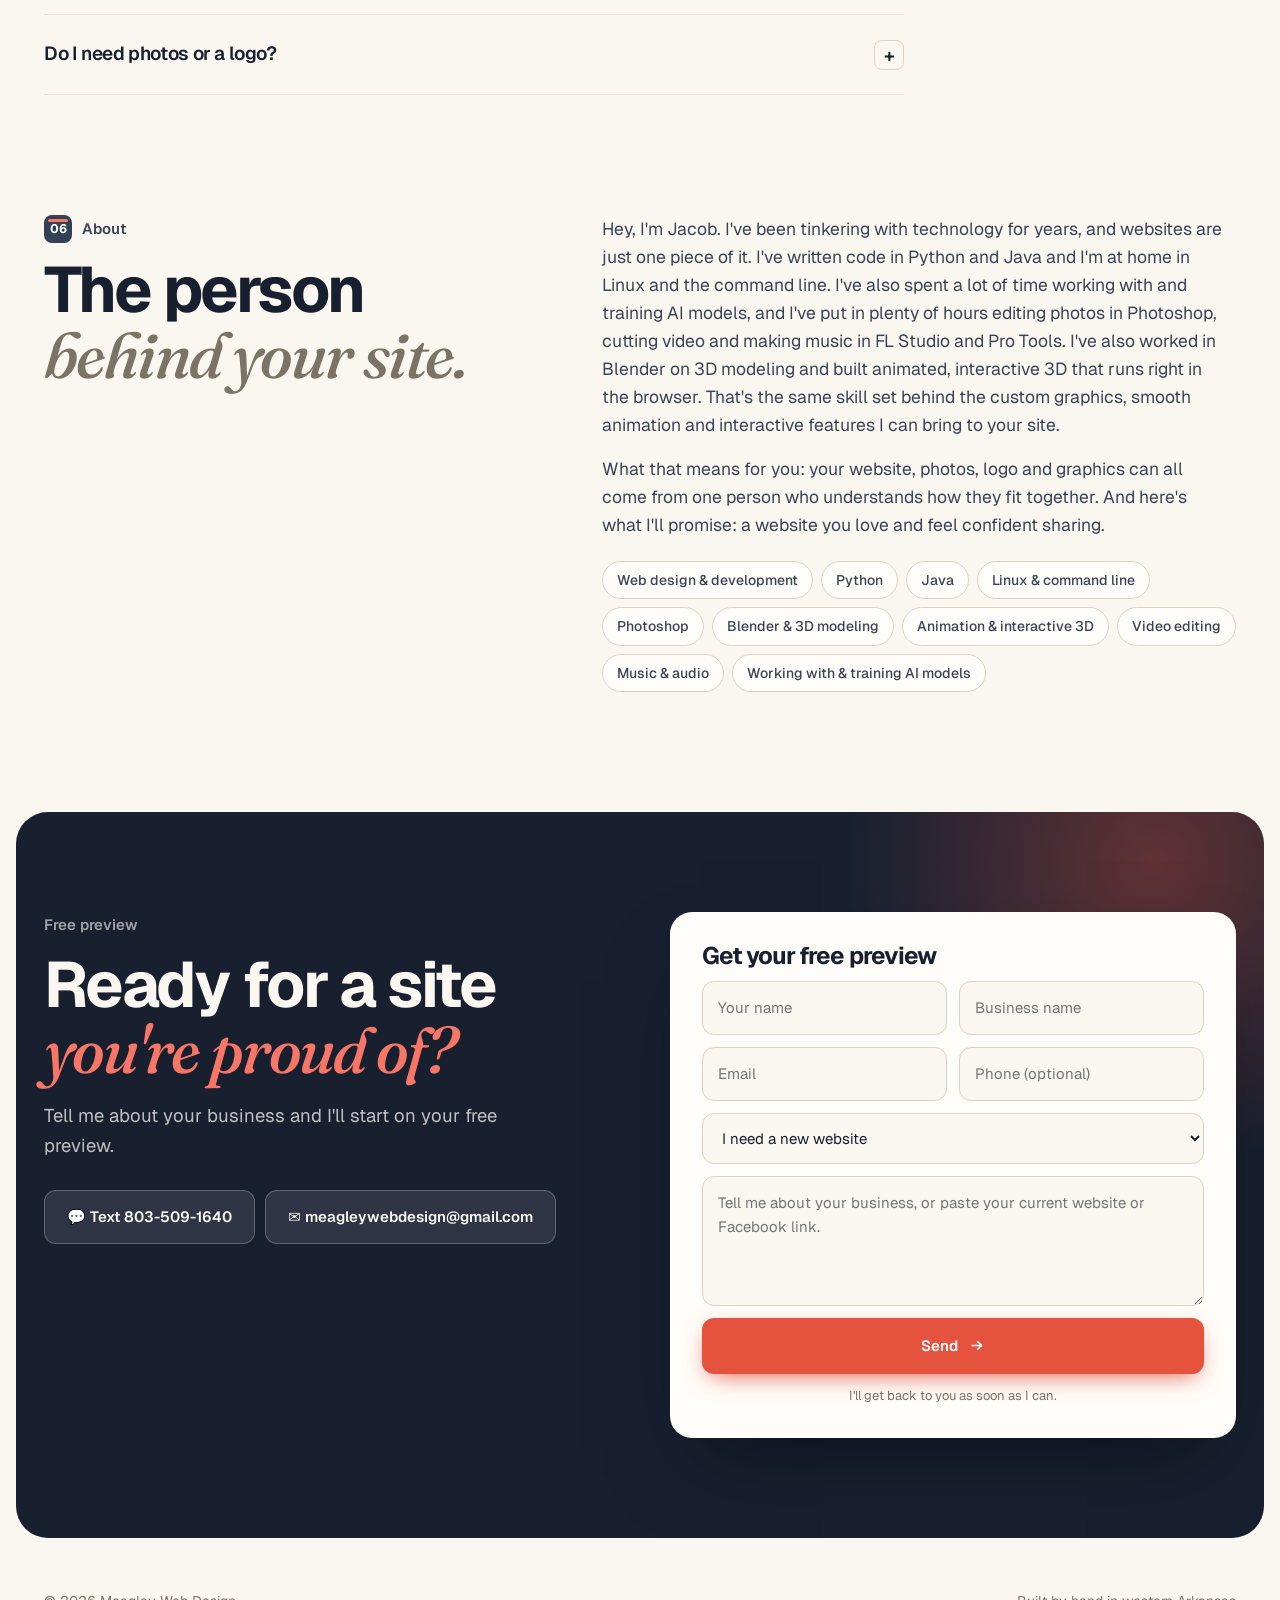
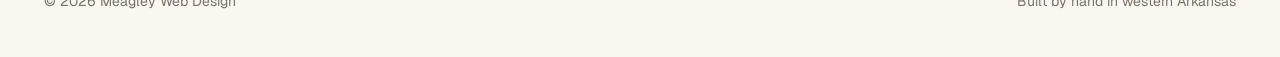
==== commit 96a0d31d: "Add client questionnaire, plans and domain fee; move to meagley.tech Co-Authored-By: Claude Opus 5.5" ====
--- a/index.html
+++ b/index.html
@@ -7,21 +7,21 @@
 <meta name="description" content="Websites for small businesses that you'll love and feel confident sharing. See a free working preview of your new site before you pay anything.">
 <meta property="og:title" content="Meagley Web Design">
 <meta property="og:description" content="Websites for small businesses that you'll love and feel confident sharing. Free preview before you pay.">
-<meta property="og:image" content="https://meagleyweb.github.io/img/og-card.png">
+<meta property="og:image" content="https://meagley.tech/img/og-card.png">
 <meta name="google-site-verification" content="asjZNjxtD9X7iX4zjAPvgzBGoG-oVme65ncLlFQD8Q8" />
-<link rel="canonical" href="https://meagleyweb.github.io/">
-<meta property="og:url" content="https://meagleyweb.github.io/">
+<link rel="canonical" href="https://meagley.tech/">
+<meta property="og:url" content="https://meagley.tech/">
 <meta property="og:type" content="website">
 <meta property="og:site_name" content="Meagley Web Design">
 <meta name="twitter:card" content="summary_large_image">
-<meta name="twitter:image" content="https://meagleyweb.github.io/img/og-card.png">
+<meta name="twitter:image" content="https://meagley.tech/img/og-card.png">
 <script type="application/ld+json">
 {
   "@context": "https://schema.org",
   "@type": "ProfessionalService",
   "name": "Meagley Web Design",
-  "url": "https://meagleyweb.github.io/",
-  "image": "https://meagleyweb.github.io/img/og-card.png",
+  "url": "https://meagley.tech/",
+  "image": "https://meagley.tech/img/og-card.png",
   "description": "Websites, Google and Facebook setup, logos and print design for small businesses in western Arkansas. Free working preview before you pay.",
   "email": "meagleywebdesign@gmail.com",
   "telephone": "+1-803-509-1640",
@@ -106,10 +106,20 @@
 .care .o b{font-size:30px;letter-spacing:-.04em;display:block;line-height:1.1}
 .care .o small{color:var(--muted);font-size:13.5px}
 .care .o em{position:absolute;top:-11px;right:14px;font-style:normal;background:var(--accent);color:#fff;font-size:11px;font-weight:600;padding:3px 9px;border-radius:99px}
+.care.plans{grid-template-columns:1fr;gap:24px}
+.care.plans>div>p{max-width:720px}
+.care.plans .opts{grid-template-columns:repeat(3,1fr);gap:14px}
+.care.plans .o{padding:22px}
+.care.plans h4{font-size:19px;letter-spacing:-.02em;margin-bottom:12px}
+.care.plans ul{list-style:none;margin-top:16px;display:grid;gap:8px;font-size:15px;color:var(--text-2)}
+.care.plans li{display:flex;gap:9px}
+.care.plans li::before{content:"✓";color:var(--accent);font-weight:700;flex:none}
+.care.plans .planote{margin:0;font-size:14.5px;color:var(--muted);max-width:820px}
 .nofee{margin-top:18px;display:flex;gap:14px;align-items:center;justify-content:center;flex-wrap:wrap;text-align:center;color:var(--text-2);font-size:15px}
 .nofee b{color:var(--text)}
 @media (max-width:900px){.prices,.care{grid-template-columns:1fr}.price.pop{order:-1}}
 @media (max-width:480px){.care .opts{grid-template-columns:1fr}}
+@media (max-width:820px){.care.plans .opts{grid-template-columns:1fr}}
 
 /* a la carte */
 .alc{margin-top:90px}
@@ -730,8 +740,8 @@
 <!-- PRICING -->
 <section id="pricing" style="padding-top:0">
   <div class="wrap">
-    <div class="head"><div class="reveal"><div class="label"><b>02</b> Pricing</div><h2>Pay once. <span>No monthly fees required.</span></h2></div></div>
-    <p class="reveal" style="color:var(--text-2);font-size:17.5px;max-width:620px;margin:-10px 0 40px">Most web companies charge you every month, forever. With me, you pay for your site once, and keeping it online is free. Every job gets an exact quote after your free preview. Jobs $100 and up start with half down, and the rest is due when it's done.</p>
+    <div class="head"><div class="reveal"><div class="label"><b>02</b> Pricing</div><h2>Pay once. <span>Add a plan if you want help.</span></h2></div></div>
+    <p class="reveal" style="color:var(--text-2);font-size:17.5px;max-width:620px;margin:-10px 0 40px">Most web companies charge you every month, forever. With me, you pay for your site once, and it lives in a hosting account in your name. Every job gets an exact quote after your free preview. Jobs $100 and up start with half down, and the rest is due when it's done.</p>
     <p class="ptabs-hint reveal"><svg viewBox="0 0 24 24" fill="none" stroke="currentColor" stroke-width="2.4" stroke-linecap="round"><path d="M12 5v14M5 12l7 7 7-7"/></svg>Tap one to switch between the two price lists</p>
     <div class="ptabs reveal" role="tablist" aria-label="Pricing options">
       <button class="on" role="tab" aria-selected="true" data-pane="pane-sites"><span class="rd"></span><span>Full websites<small>New site, one-time price · $150–1,500</small></span><span class="go"></span></button>
@@ -769,17 +779,31 @@
         <a href="work/ridgeline-coffee/" style="display:block;text-align:center;margin-top:12px;font-size:14px;font-weight:600;color:var(--accent)">See a Plus example →</a>
       </div>
     </div>
-    <div class="care reveal">
+    <div class="care plans reveal">
       <div>
-        <h3>Care plan <span>Optional</span></h3>
-        <p>Your site works fine without it. The care plan is for owners who would rather text me changes than think about it: up to 4 updates a month to hours, prices, photos and specials, a monthly check that everything works, and 10% off anything bigger. Most updates are done within 2 business days.</p>
+        <h3>Plans after launch <span>Optional</span></h3>
+        <p>Your website lives in your own hosting account, and I help you set it up. After that you can look after it yourself, or pick a plan and I'll handle it. Pay monthly or yearly, and cancel anytime.</p>
       </div>
       <div class="opts">
-        <div class="o best"><em>Save $40</em><b>$200<small> /year</small></b><small>Pay once a year, about $17/month</small></div>
-        <div class="o"><b>$20<small> /month</small></b><small>Cancel anytime</small></div>
+        <div class="o">
+          <h4>Site management</h4>
+          <b>$5<small> /month</small></b><small>or $50/year (save $10)</small>
+          <ul><li>A monthly check that everything works</li><li>I fix it if something breaks</li><li>Help with your hosting account and domain</li></ul>
+        </div>
+        <div class="o">
+          <h4>Booking management</h4>
+          <b>$15<small> /month</small></b><small>or $150/year (save $30)</small>
+          <ul><li>Everything in Site management</li><li>Online booking kept running</li><li>Reminder upkeep</li></ul>
+        </div>
+        <div class="o best">
+          <h4>Care plan</h4>
+          <b>$20<small> /month</small></b><small>or $200/year (save $40)</small>
+          <ul><li>Everything in Site management</li><li>Up to 4 updates a month to hours, prices, photos and specials</li><li>Most updates done within 2 business days</li><li>10% off anything bigger</li></ul>
+        </div>
       </div>
-    </div>
-    <div class="nofee reveal"><span>🌐 <b>Your web address</b> (like yourbusiness.com): about $11/year, paid at cost and kept in your name.</span><span>🔒 <b>Keeping it online:</b> free.</span></div>
+      <p class="planote">Have online booking and want updates too? Ask me about combining plans. Plans cover my work. Anything your hosting, domain or email provider charges is billed to you by them.</p>
+    </div>
+    <div class="nofee reveal"><span>🌐 <b>Domain fee:</b> starts at $11.99/year for a web address like yourbusiness.com, kept in your name. Not every domain is available and some cost more, so the price may vary.</span></div>
     </div>
     <div class="pt-pane" id="pane-small">
     <div class="alc" id="extras">
@@ -791,7 +815,7 @@
         <div class="alc-groups" id="alcGroups">
         <div class="alc-g reveal"><h4><i>🖥️</i>Already have a website?</h4><div class="items">
           <button type="button" class="it" data-id="redo" data-name="Website redesign" data-lo="125" data-hi="300" aria-pressed="false"><span class="bx"><svg viewBox="0 0 24 24"><path d="M5 12l5 5L20 7"/></svg></span><b>Website redesign</b><span class="ip">$125–300</span><small>Freshen up your current site and keep your web address. Usually less than a new build since your info is already there.</small></button>
-          <button type="button" class="it" data-id="move" data-name="Move off Wix, GoDaddy or Squarespace" data-lo="125" data-hi="300" aria-pressed="false"><span class="bx"><svg viewBox="0 0 24 24"><path d="M5 12l5 5L20 7"/></svg></span><b>Move off Wix, GoDaddy or Squarespace</b><span class="ip">$125–300</span><small>Stop paying them every month. Same site or better, with no monthly bill.</small></button>
+          <button type="button" class="it" data-id="move" data-name="Move off Wix, GoDaddy or Squarespace" data-lo="125" data-hi="300" aria-pressed="false"><span class="bx"><svg viewBox="0 0 24 24"><path d="M5 12l5 5L20 7"/></svg></span><b>Move off Wix, GoDaddy or Squarespace</b><span class="ip">$125–300</span><small>Same site or better, moved to a hosting account you own.</small></button>
           <button type="button" class="it" data-id="upd" data-name="Small update" data-lo="25" data-hi="25" aria-pressed="false"><span class="bx"><svg viewBox="0 0 24 24"><path d="M5 12l5 5L20 7"/></svg></span><b>Small update</b><span class="ip">$25</span><small>New hours, prices, photos or wording.<br><em>Or get them all for $20/month on the care plan.</em></small></button>
           <button type="button" class="it" data-id="page" data-name="Add a page" data-lo="50" data-hi="50" aria-pressed="false"><span class="bx"><svg viewBox="0 0 24 24"><path d="M5 12l5 5L20 7"/></svg></span><b>Add a page</b><span class="ip">$50</span><small>A new page for services, a menu, a gallery or anything else.</small></button>
           <button type="button" class="it" data-id="edit" data-name="Add an easy editor" data-lo="150" data-hi="150" aria-pressed="false"><span class="bx"><svg viewBox="0 0 24 24"><path d="M5 12l5 5L20 7"/></svg></span><b>Add an easy editor</b><span class="ip">$150</span><small>Make your own changes from your phone or computer. Includes a walkthrough.</small></button>
@@ -843,13 +867,13 @@
     <div class="steps reveal" id="steps">
       <div class="step"><span class="bar"></span><span class="n">STEP 01</span><h4>Quick chat</h4><p>Tell me about your business and what you want customers to do.</p><span class="pay">Free</span></div>
       <div class="step"><span class="bar"></span><span class="n">STEP 02</span><h4>Free preview</h4><p>I build a real working preview of your new homepage, usually the same day.</p><span class="pay">Free</span></div>
-      <div class="step"><span class="bar"></span><span class="n">STEP 03</span><h4>Sign &amp; launch</h4><p>Love it? We sign a short, plain-English agreement, then I finish the details and put it online at your own web address.</p><span class="pay">Pay when happy</span></div>
-      <div class="step"><span class="bar"></span><span class="n">STEP 04</span><h4>Keep it fresh</h4><p>New photos, hours or specials? Just text me.</p><span class="pay">Optional care</span></div>
+      <div class="step"><span class="bar"></span><span class="n">STEP 03</span><h4>Sign &amp; launch</h4><p>Love it? We sign a short, plain-English agreement, then I finish the details and put it online in your own hosting account, at your own web address.</p><span class="pay">Pay when happy</span></div>
+      <div class="step"><span class="bar"></span><span class="n">STEP 04</span><h4>Keep it fresh</h4><p>New photos, hours or specials? Just text me.</p><span class="pay">Optional plans</span></div>
     </div>
     <div class="promise-row">
       <h3 class="reveal">My promise: no lock-in. <span>No runaround.</span></h3>
       <div class="prs">
-        <div class="pr reveal"><i><svg viewBox="0 0 24 24" fill="none" stroke="currentColor" stroke-width="2"><rect x="3" y="11" width="18" height="11" rx="2"/><path d="M7 11V7a5 5 0 0 1 10 0v4"/></svg></i><div><h4>You own your web address &amp; email</h4><p>In your name, on your account. Always.</p></div></div>
+        <div class="pr reveal"><i><svg viewBox="0 0 24 24" fill="none" stroke="currentColor" stroke-width="2"><rect x="3" y="11" width="18" height="11" rx="2"/><path d="M7 11V7a5 5 0 0 1 10 0v4"/></svg></i><div><h4>You own your web address, hosting &amp; email</h4><p>In your name, on your account. Always.</p></div></div>
         <div class="pr reveal"><i><svg viewBox="0 0 24 24" fill="none" stroke="currentColor" stroke-width="2"><path d="M1 12s4-8 11-8 11 8 11 8-4 8-11 8-11-8-11-8z"/><circle cx="12" cy="12" r="3"/></svg></i><div><h4>See it before you pay</h4><p>The free preview means there's no risk in finding out if we're a fit.</p></div></div>
         <div class="pr reveal"><i><svg viewBox="0 0 24 24" fill="none" stroke="currentColor" stroke-width="2"><rect x="6" y="2" width="12" height="20" rx="3"/></svg></i><div><h4>Fast on every phone</h4><p>Most customers find you on a phone, so I design for that first.</p></div></div>
         <div class="pr reveal"><i><svg viewBox="0 0 24 24" fill="none" stroke="currentColor" stroke-width="2"><path d="M21 15a2 2 0 0 1-2 2H7l-4 4V5a2 2 0 0 1 2-2h14a2 2 0 0 1 2 2z"/></svg></i><div><h4>A real person</h4><p>You talk to me, the one doing the work. There's no call center.</p></div></div>
@@ -912,9 +936,11 @@
     <div class="faq reveal">
       <div class="q open"><button>Is the preview really free?<i>+</i></button><div class="a"><div><p>Yes. I'll build a working preview of your new homepage at no cost. If you don't love it, you walk away and owe nothing.</p></div></div></div>
       <div class="q"><button>Do I have to sign a contract?<i>+</i></button><div class="a"><div><p>Only once you decide to go ahead, and never for the free preview. It's a short agreement in plain English: what you're getting, the price, that you own everything once it's paid for, and that you can leave anytime. No fine print. Ask and I'll send it before you decide.</p></div></div></div>
-      <div class="q"><button>Are there monthly fees?<i>+</i></button><div class="a"><div><p>Not unless you want them. You pay for your website once, and keeping it online is free. The only yearly cost is your web address, like yourbusiness.com (about $11/year, paid at cost). The care plan is optional, for people who want me to handle updates.</p></div></div></div>
+      <div class="q"><button>Are there monthly fees?<i>+</i></button><div class="a"><div><p>Not from me, unless you want a plan. You pay me once for your website. The plans are optional, from $5/month, for people who'd rather have me look after things.</p><p>There is a yearly domain fee for your web address, and your hosting or email provider may charge you if your site needs more than their basic plan covers. I'll tell you before that happens if I can see it coming.</p></div></div></div>
+      <div class="q"><button>How much is a domain?<i>+</i></button><div class="a"><div><p>A domain is your web address, like yourbusiness.com. Domains start at $11.99/year and are in your name. Not every domain is available, and some names and endings cost more, which is why the price may vary. I'll help you find one that's available, and you'll see the price before you buy.</p></div></div></div>
+      <div class="q"><button>Where will my website be hosted?<i>+</i></button><div class="a"><div><p>In your own hosting account, under your name and email. Setup takes about 10 minutes, and I'll walk you through it. Then you invite me in so I can build and update your site. I never need your password, and you can remove my access anytime.</p></div></div></div>
       <div class="q"><button>How long does a website take?<i>+</i></button><div class="a"><div><p>Most previews are ready the same day you reach out. Once you approve it, most sites launch within 2–5 days. Sites with booking, ordering or trackers can take a little longer, and it also depends on how quickly we gather photos and details.</p></div></div></div>
-      <div class="q"><button>I already have a website. Can you redo it?<i>+</i></button><div class="a"><div><p>Yes. I can redesign it while keeping your web address, your email and your spot on Google, and it often costs less per month than what you're paying now.</p></div></div></div>
+      <div class="q"><button>I already have a website. Can you redo it?<i>+</i></button><div class="a"><div><p>Yes. I can redesign it while keeping your web address, your email and your spot on Google.</p></div></div></div>
       <div class="q"><button>Can I update the site myself?<i>+</i></button><div class="a"><div><p>Yes. The Edit It Yourself package (and Plus) comes with an easy editor you can use from your phone or computer, a one-on-one walkthrough and a how-to guide. Already have a site with me? The editor can be added for $150. Or skip it and just text me changes.</p><p>Don't worry about breaking anything. The editor only changes your words and photos, not the design, and every save is kept, so I can bring back an earlier version anytime. If something does go wrong in the first 30 days, I'll fix it free.</p></div></div></div>
       <div class="q"><button>Do you only work with local businesses?<i>+</i></button><div class="a"><div><p>No, I work with businesses anywhere. Everything can be done by text, phone, email or video call, and you'll see your preview online either way. If you're near Western Arkansas, I'm happy to meet in person too.</p></div></div></div>
       <div class="q"><button>Do I need photos or a logo?<i>+</i></button><div class="a"><div><p>Nope, you don't need either one to get started. We can figure them out together as we go. If you already have photos or a logo, send them my way. I'm happy to use them as they are or rework them into something fresh. Even phone photos work great.</p></div></div></div>
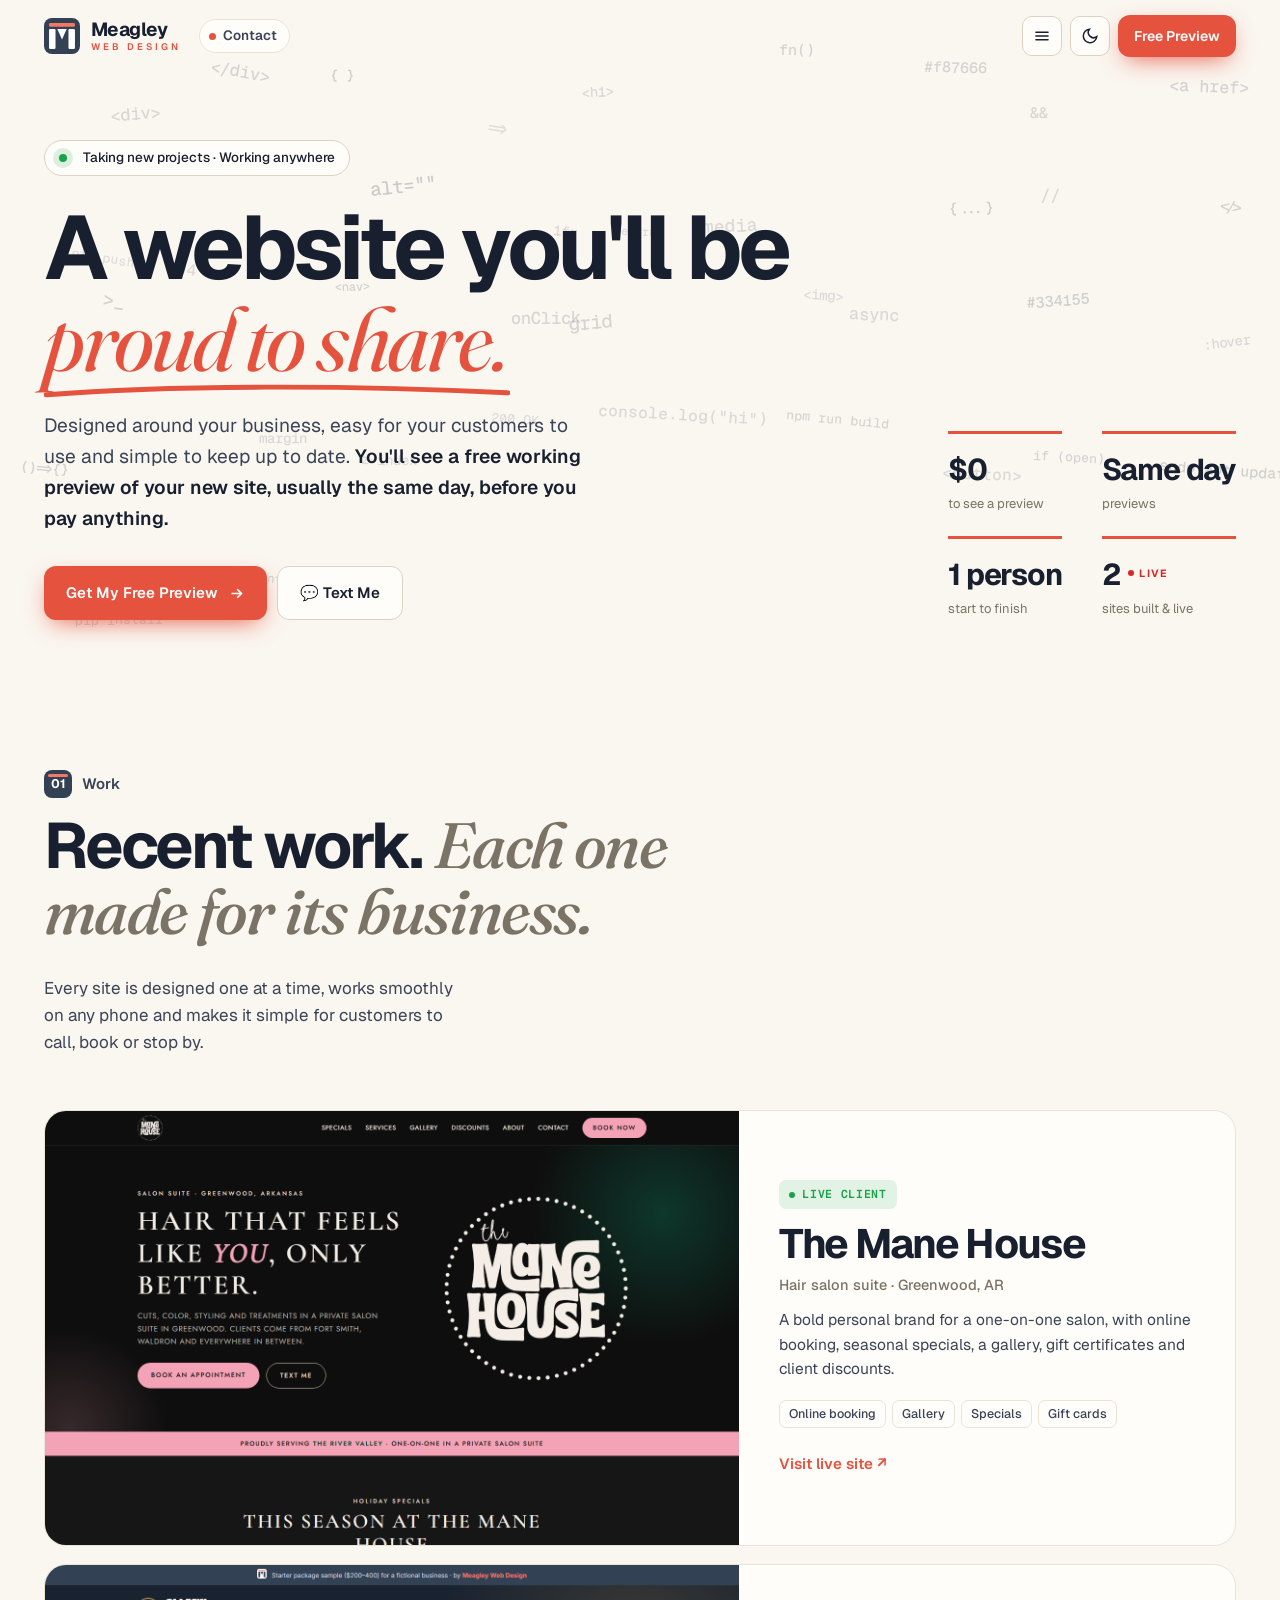
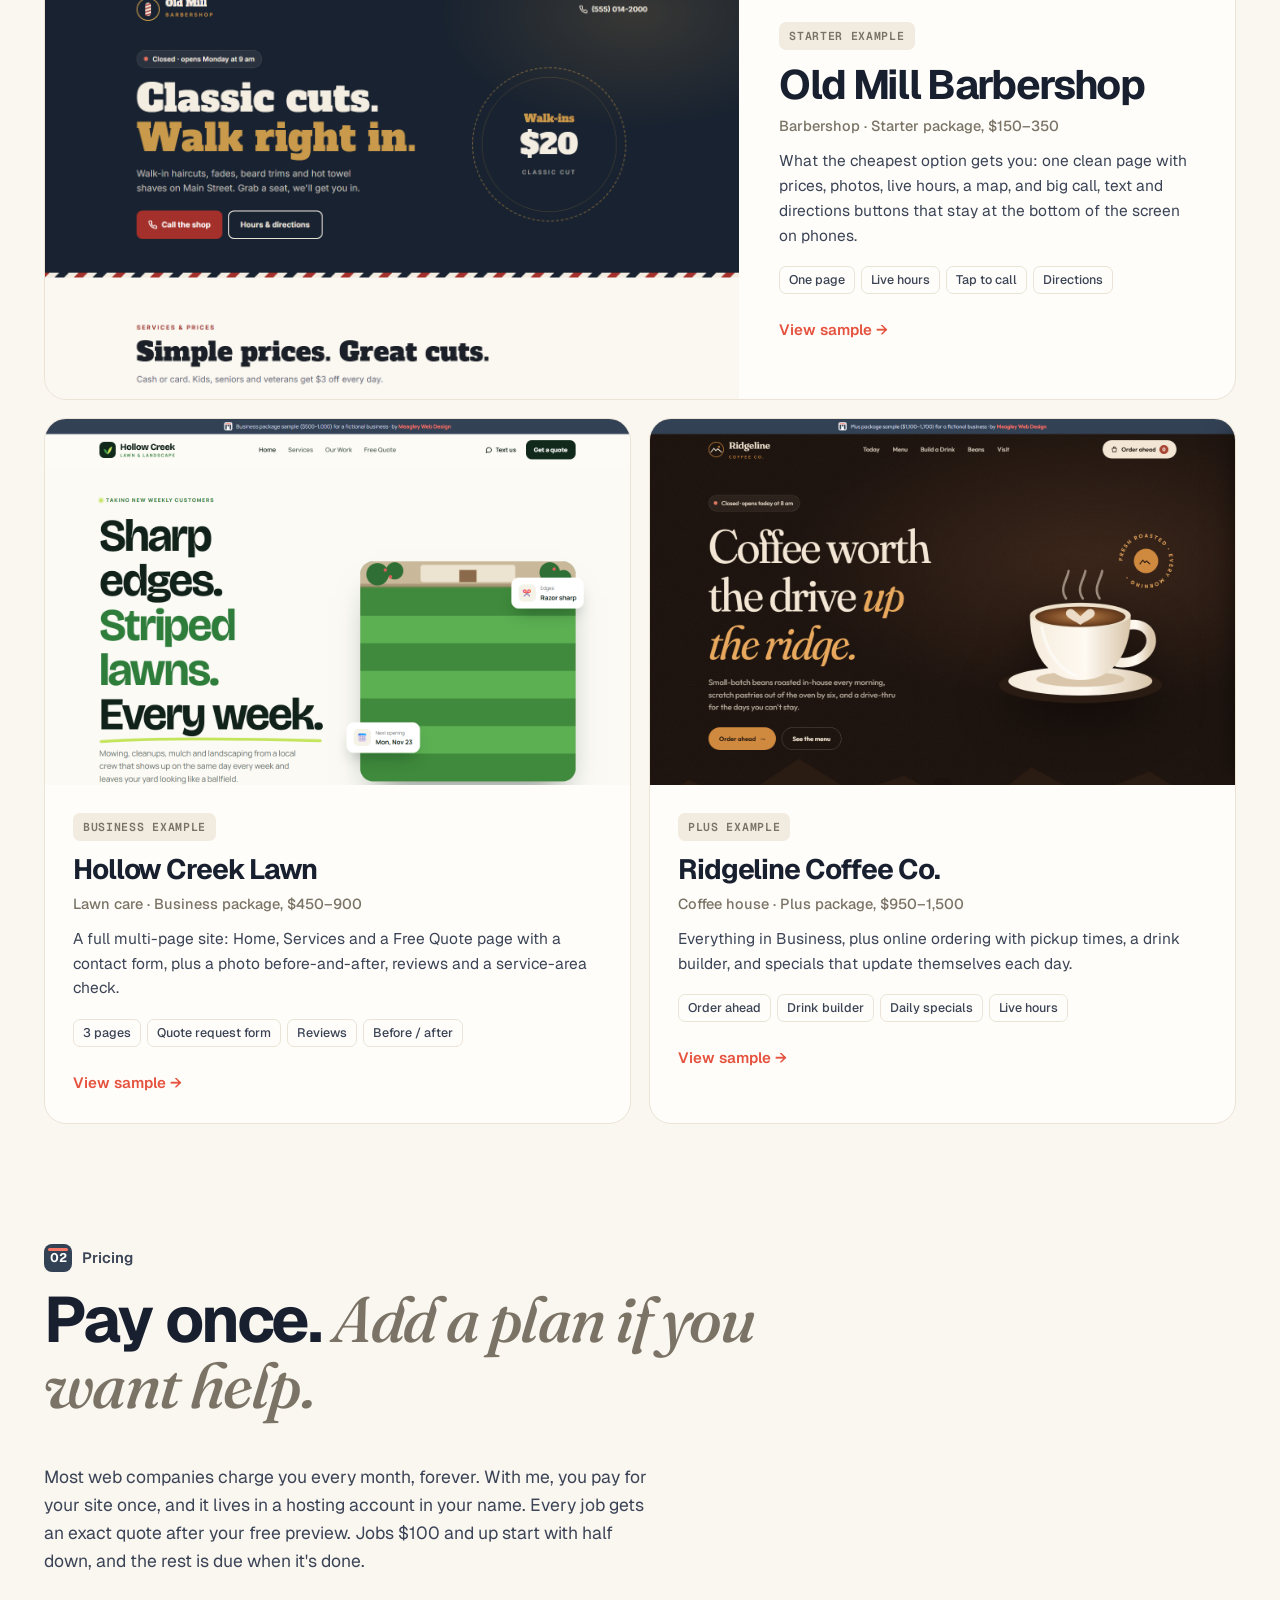
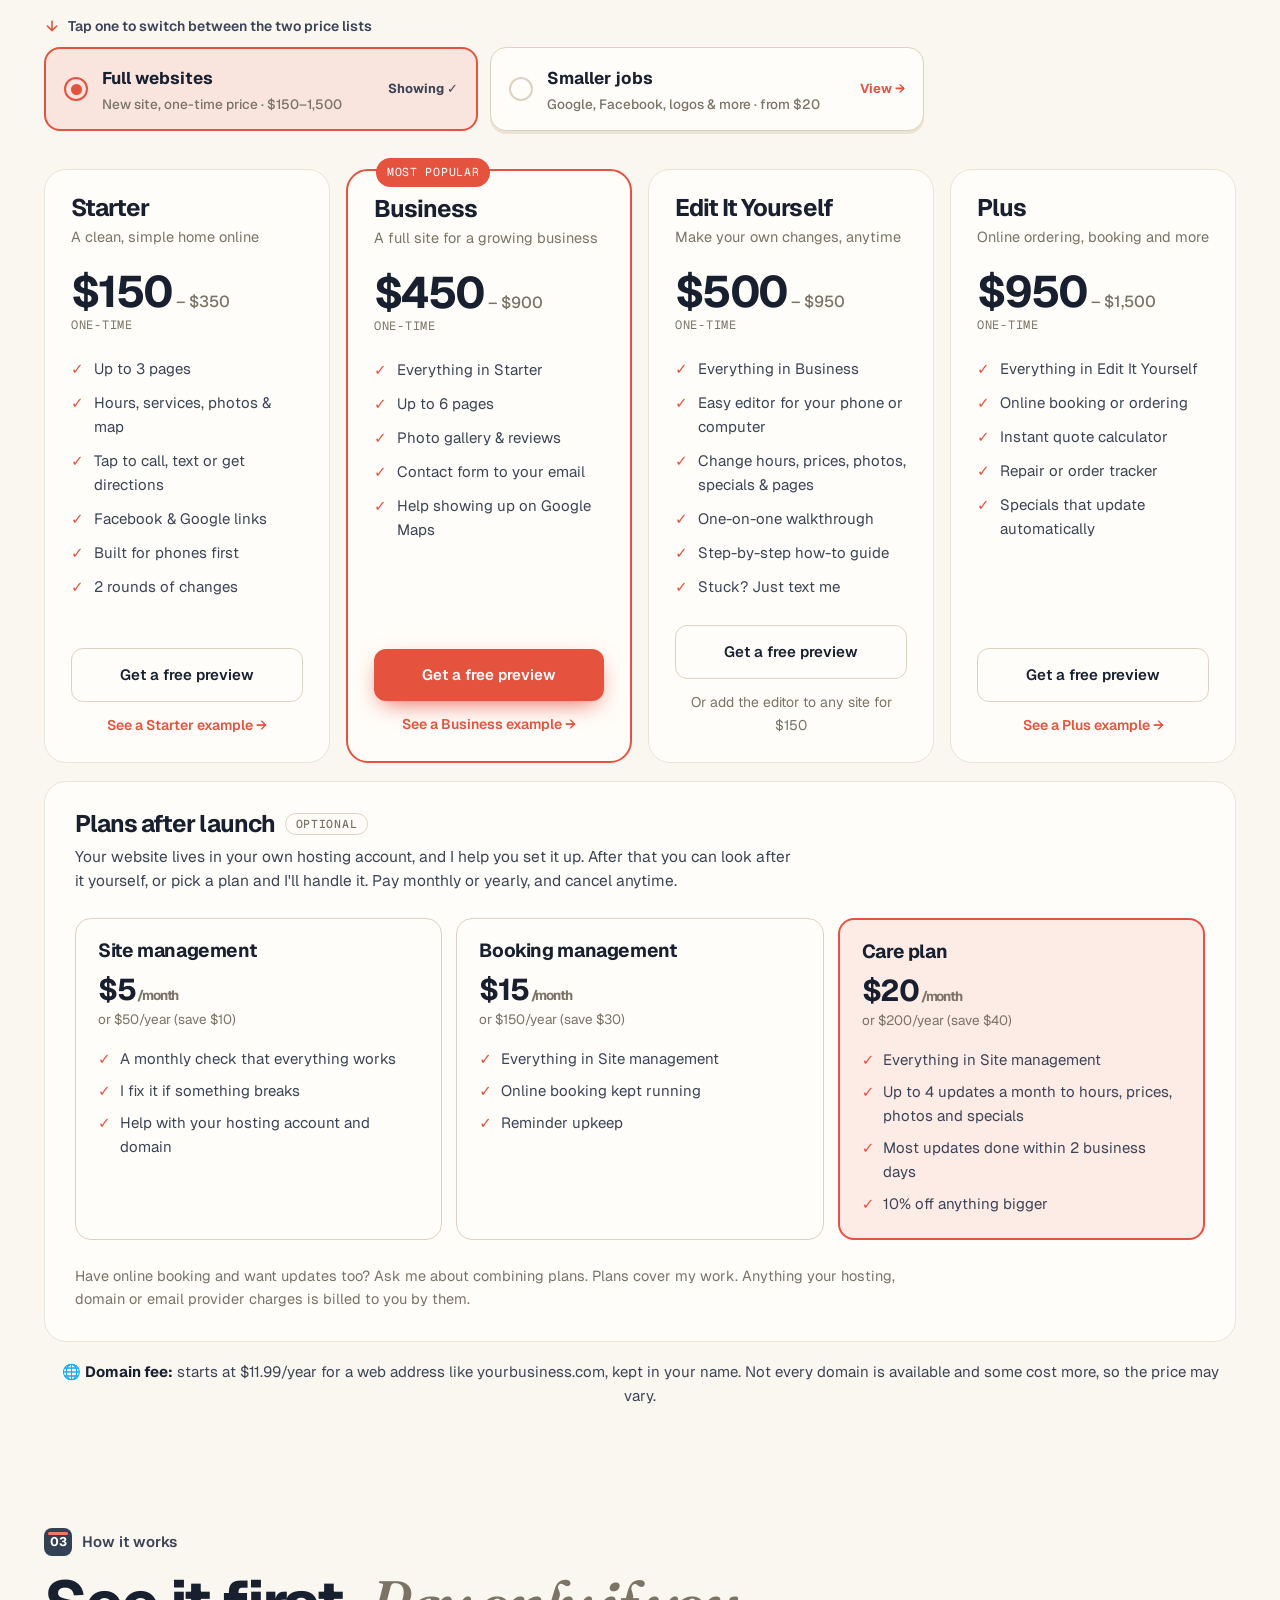
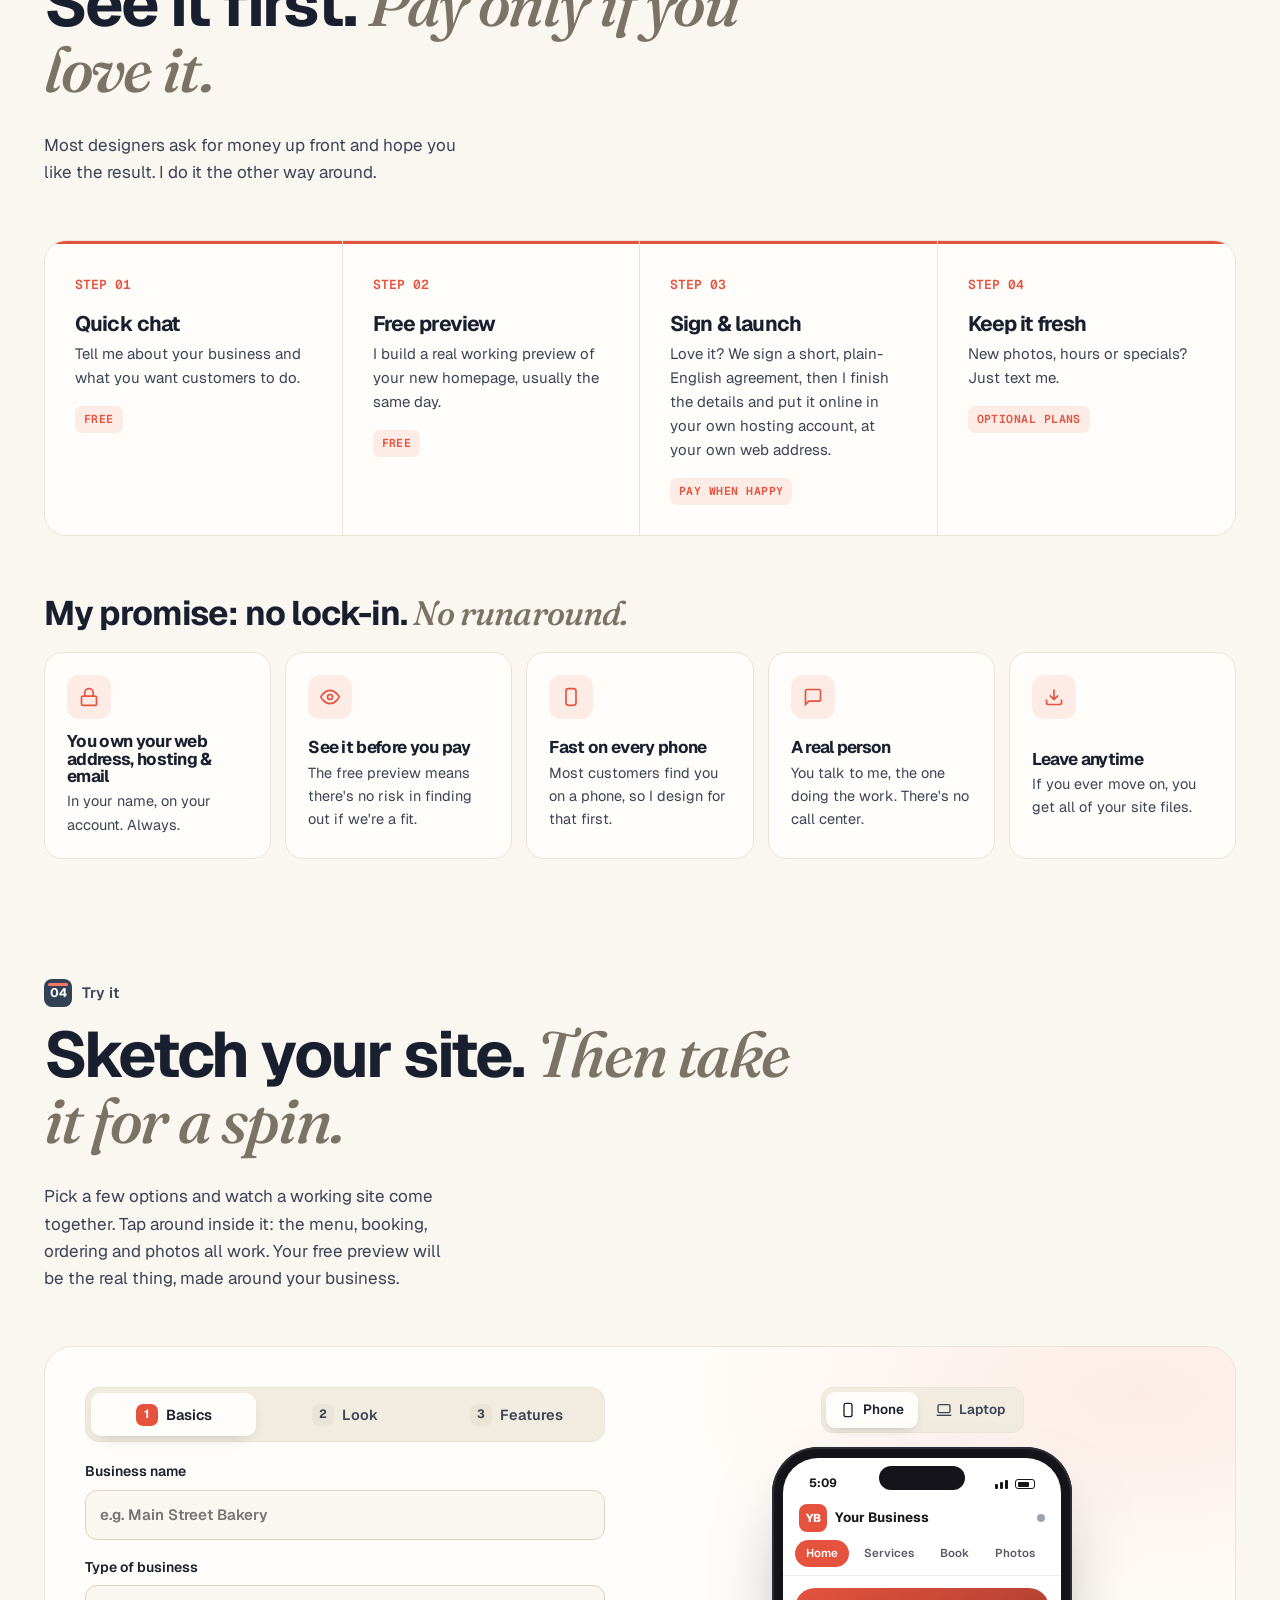
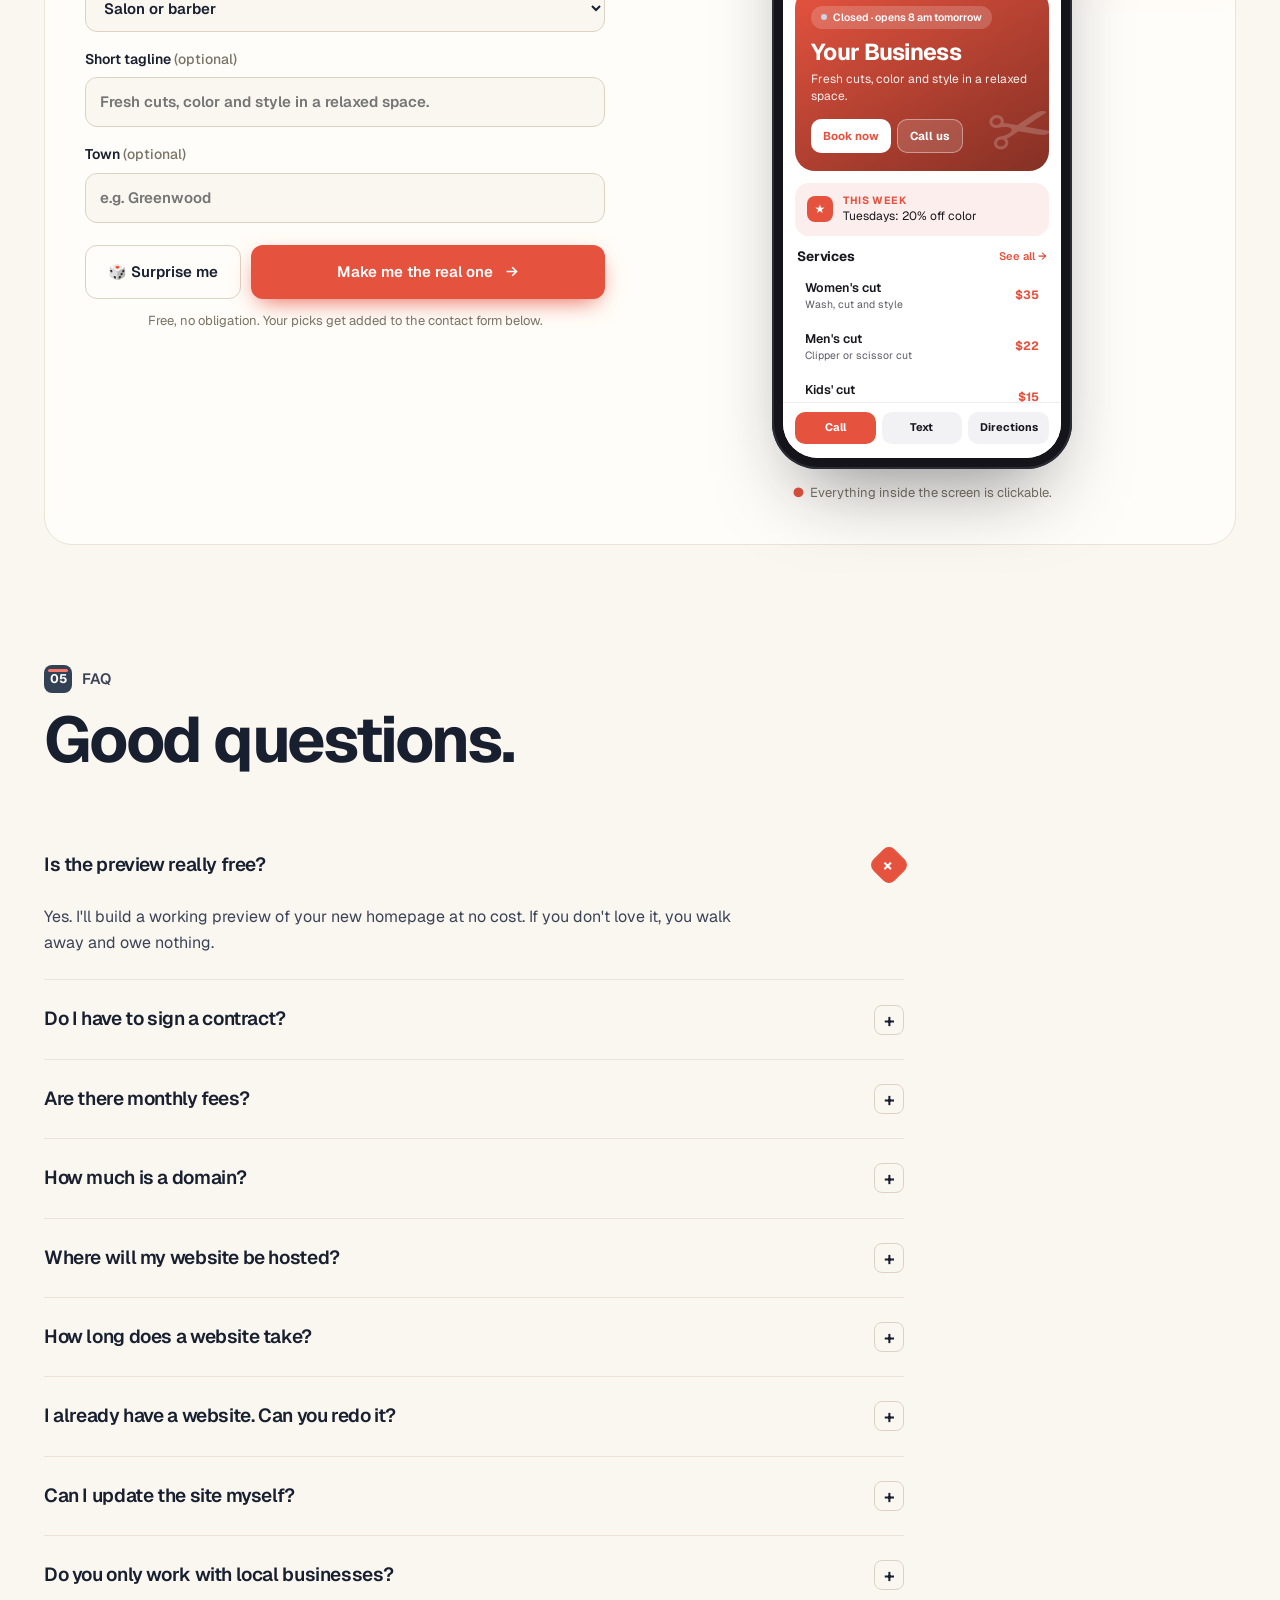
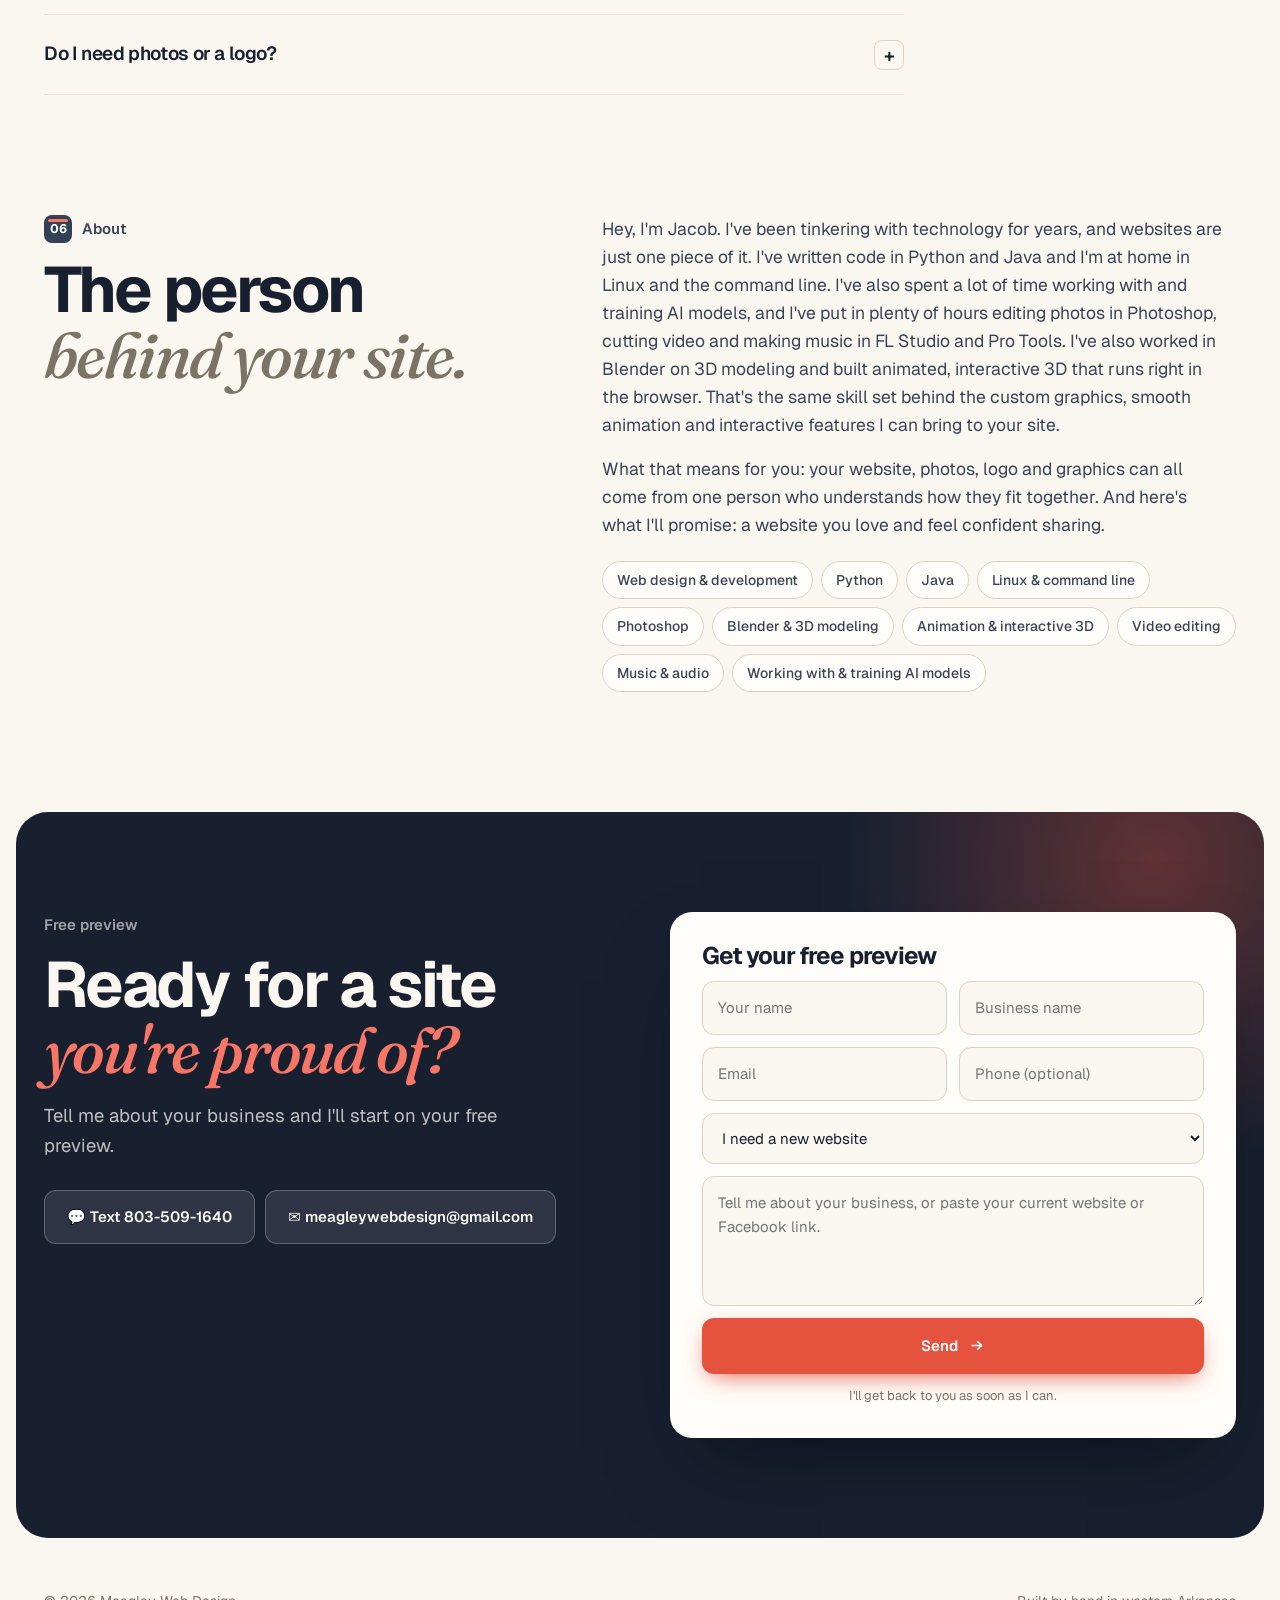
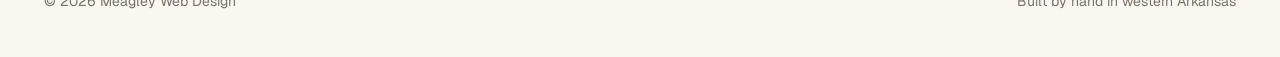
==== commit cdb21748: "New link thumbnail Co-Authored-By: Claude Opus 5.5 <noreply@anthropic.com>" ====
--- a/index.html
+++ b/index.html
@@ -7,21 +7,24 @@
 <meta name="description" content="Websites for small businesses that you'll love and feel confident sharing. See a free working preview of your new site before you pay anything.">
 <meta property="og:title" content="Meagley Web Design">
 <meta property="og:description" content="Websites for small businesses that you'll love and feel confident sharing. Free preview before you pay.">
-<meta property="og:image" content="https://meagley.tech/img/og-card.png">
+<meta property="og:image" content="https://meagley.tech/img/share-card.jpg">
+<meta property="og:image:width" content="1200">
+<meta property="og:image:height" content="630">
+<meta property="og:image:alt" content="Meagley Web Design: a website you'll be proud to share">
 <meta name="google-site-verification" content="asjZNjxtD9X7iX4zjAPvgzBGoG-oVme65ncLlFQD8Q8" />
 <link rel="canonical" href="https://meagley.tech/">
 <meta property="og:url" content="https://meagley.tech/">
 <meta property="og:type" content="website">
 <meta property="og:site_name" content="Meagley Web Design">
 <meta name="twitter:card" content="summary_large_image">
-<meta name="twitter:image" content="https://meagley.tech/img/og-card.png">
+<meta name="twitter:image" content="https://meagley.tech/img/share-card.jpg">
 <script type="application/ld+json">
 {
   "@context": "https://schema.org",
   "@type": "ProfessionalService",
   "name": "Meagley Web Design",
   "url": "https://meagley.tech/",
-  "image": "https://meagley.tech/img/og-card.png",
+  "image": "https://meagley.tech/img/share-card.jpg",
   "description": "Websites, Google and Facebook setup, logos and print design for small businesses in western Arkansas. Free working preview before you pay.",
   "email": "meagleywebdesign@gmail.com",
   "telephone": "+1-803-509-1640",
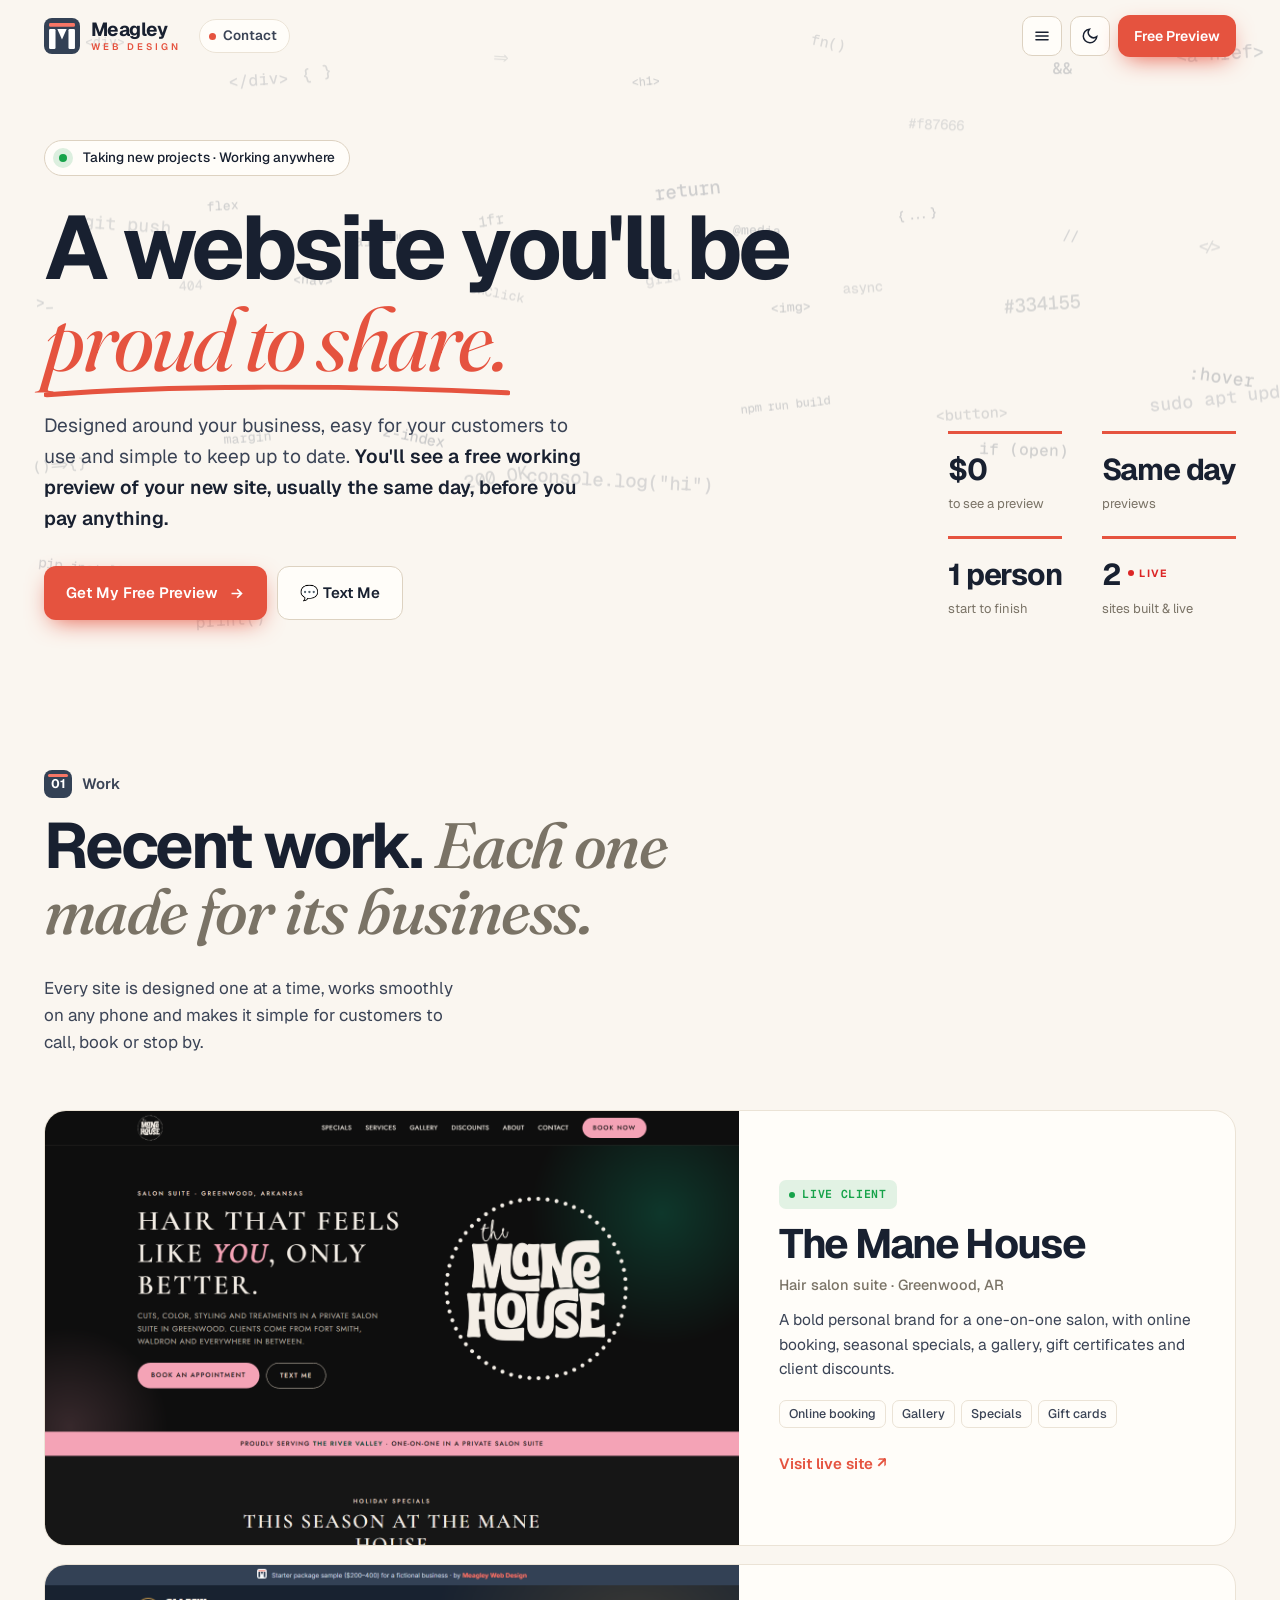
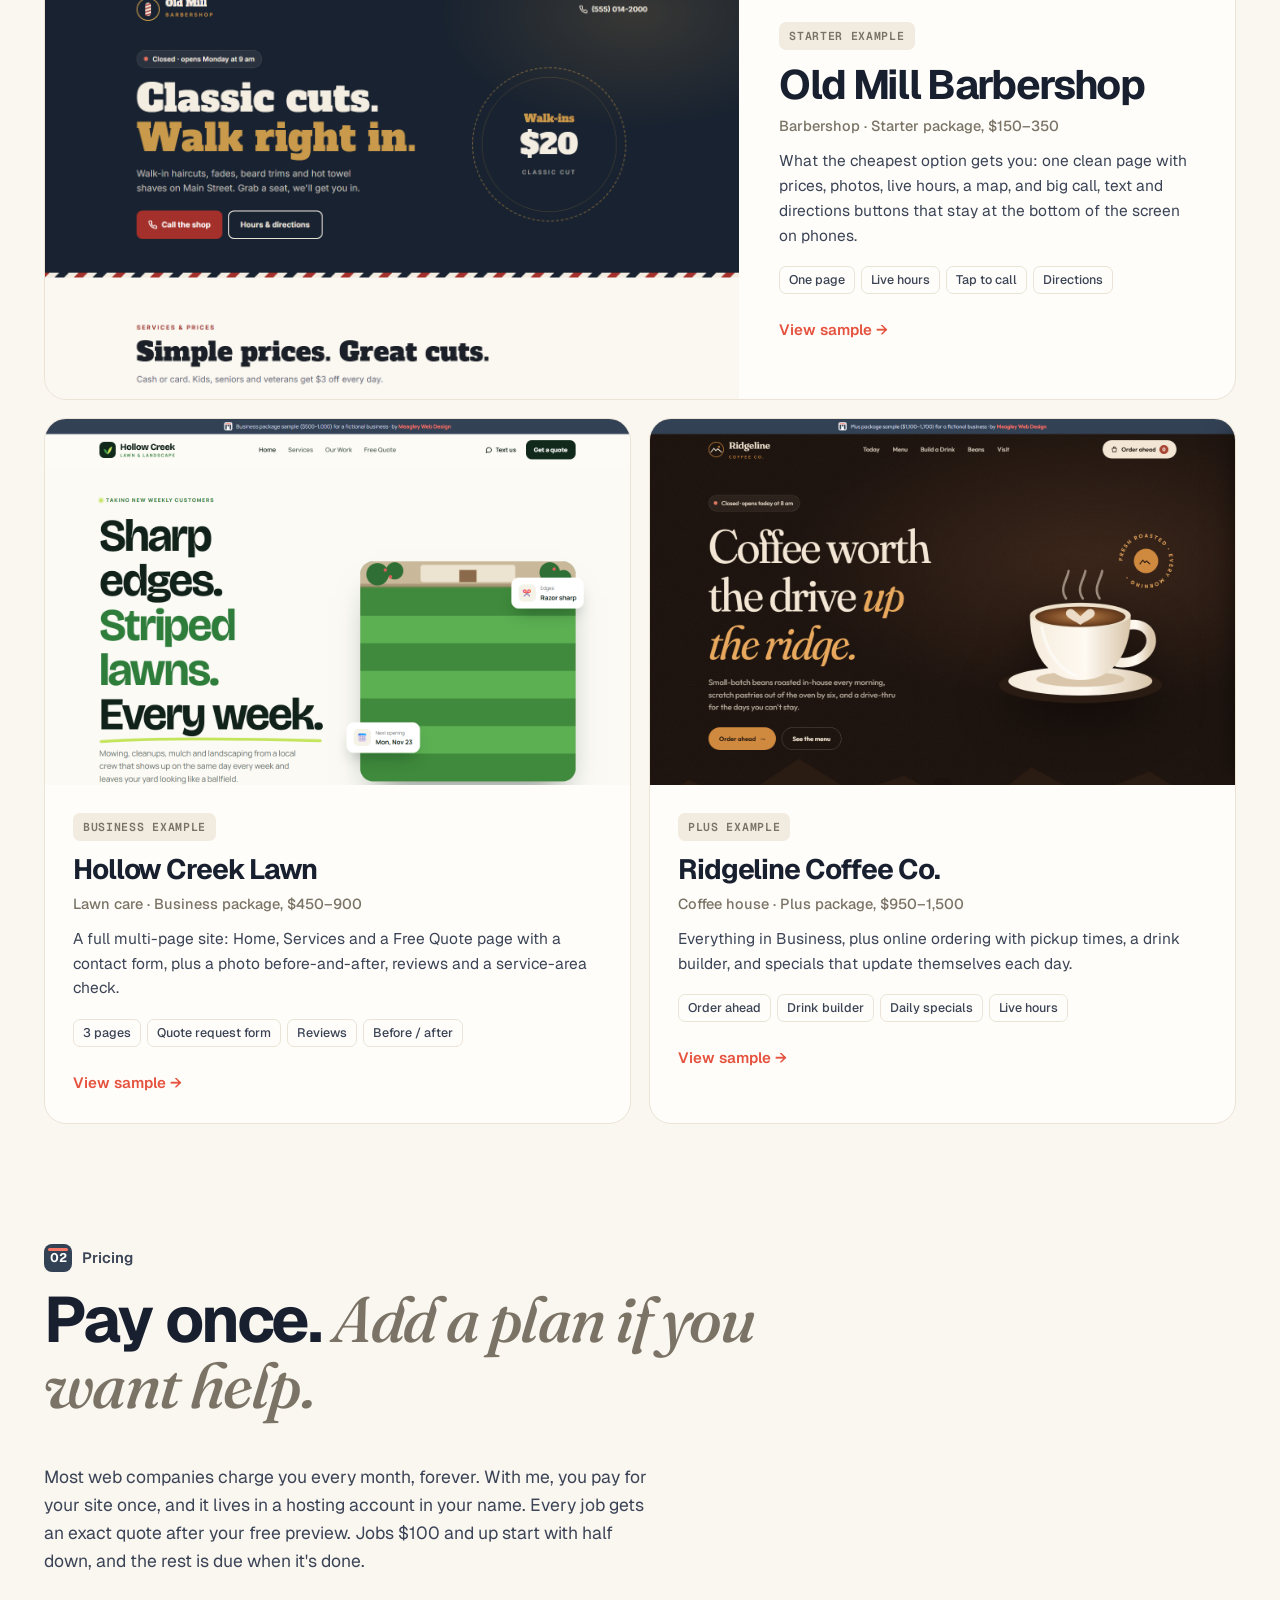
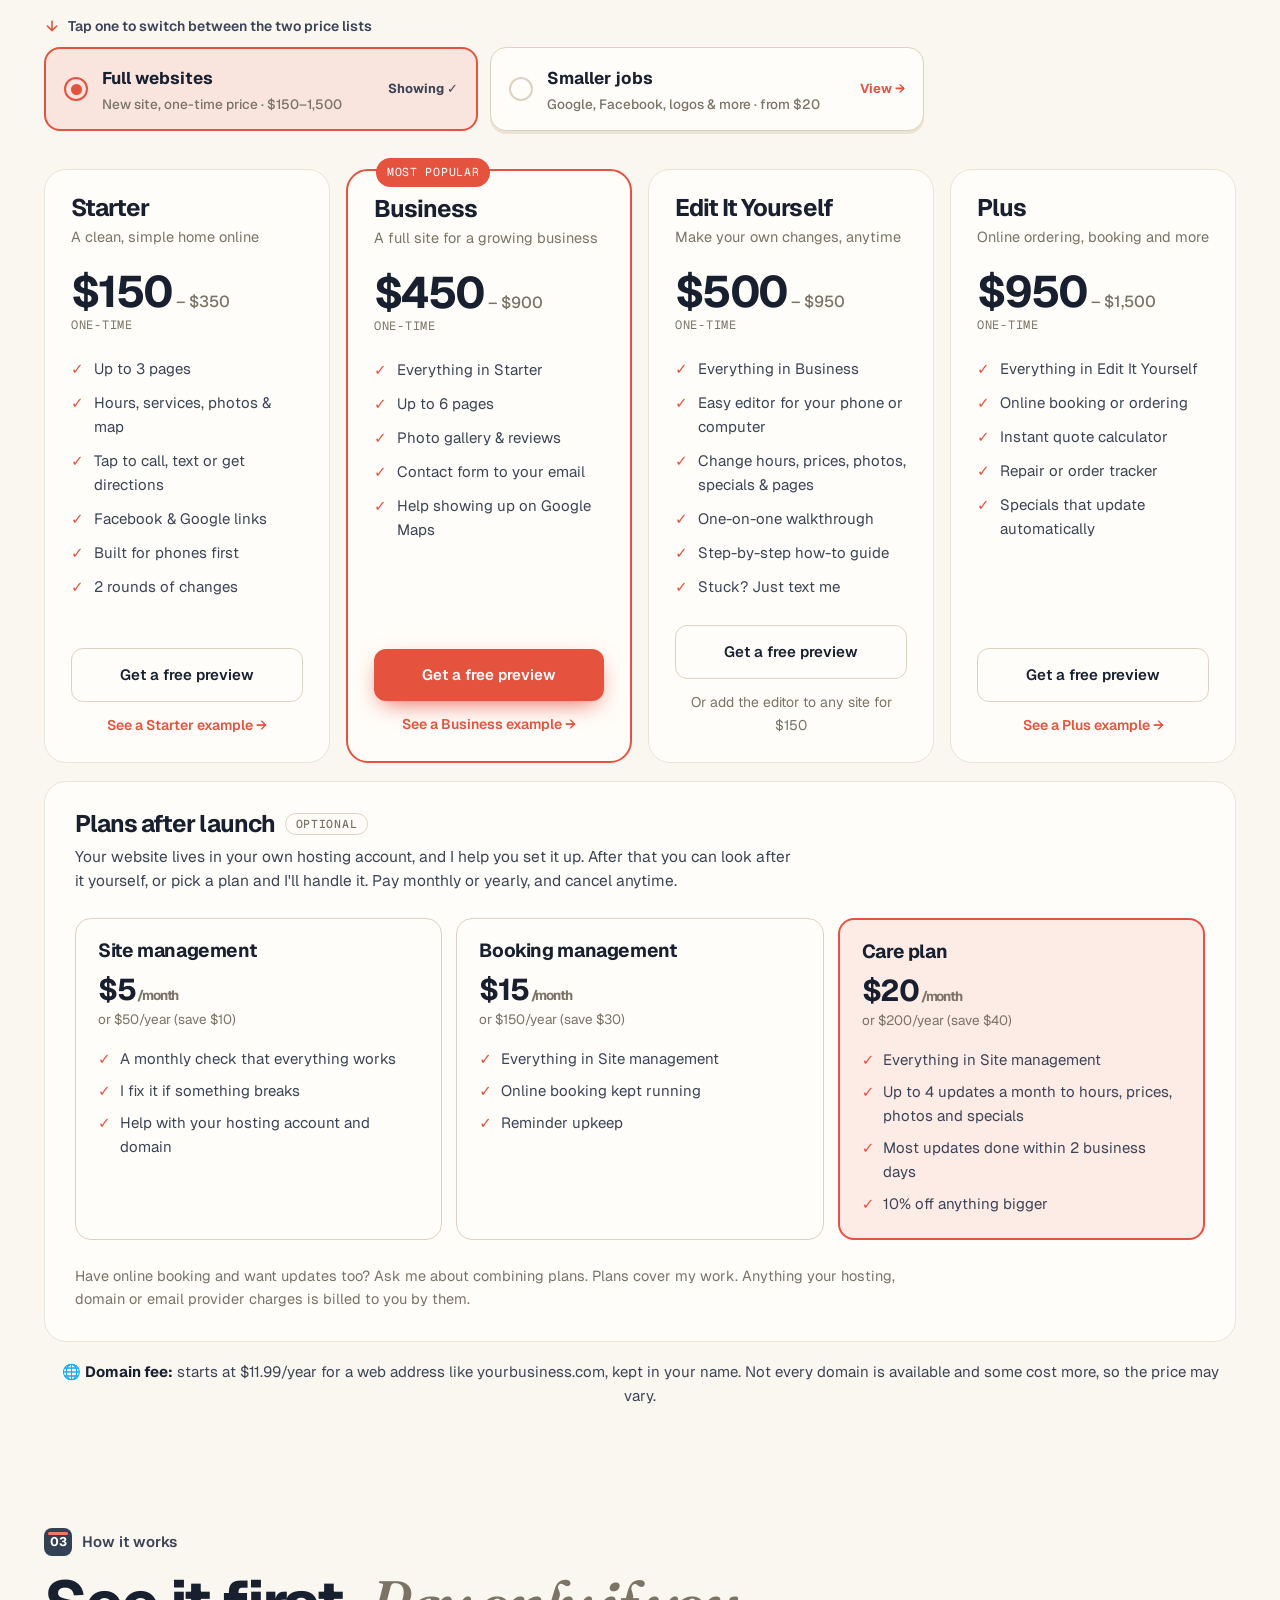
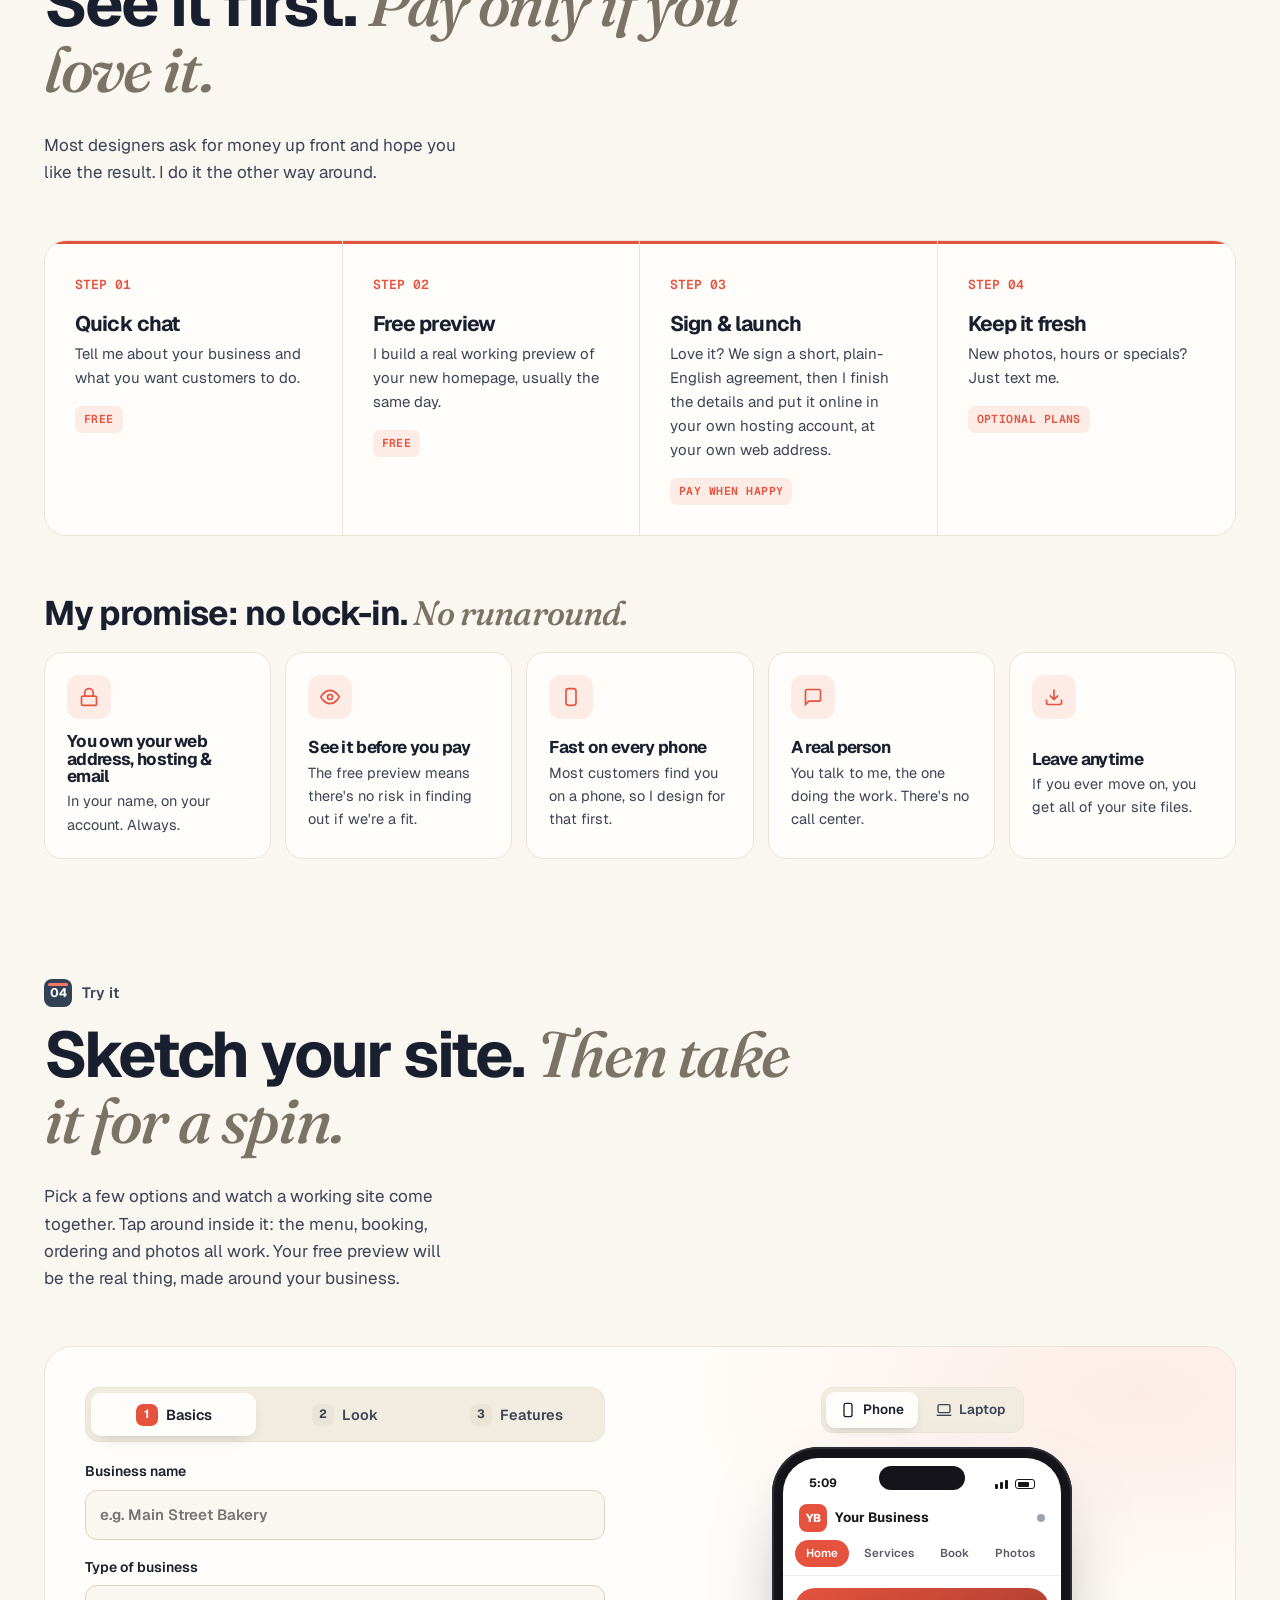
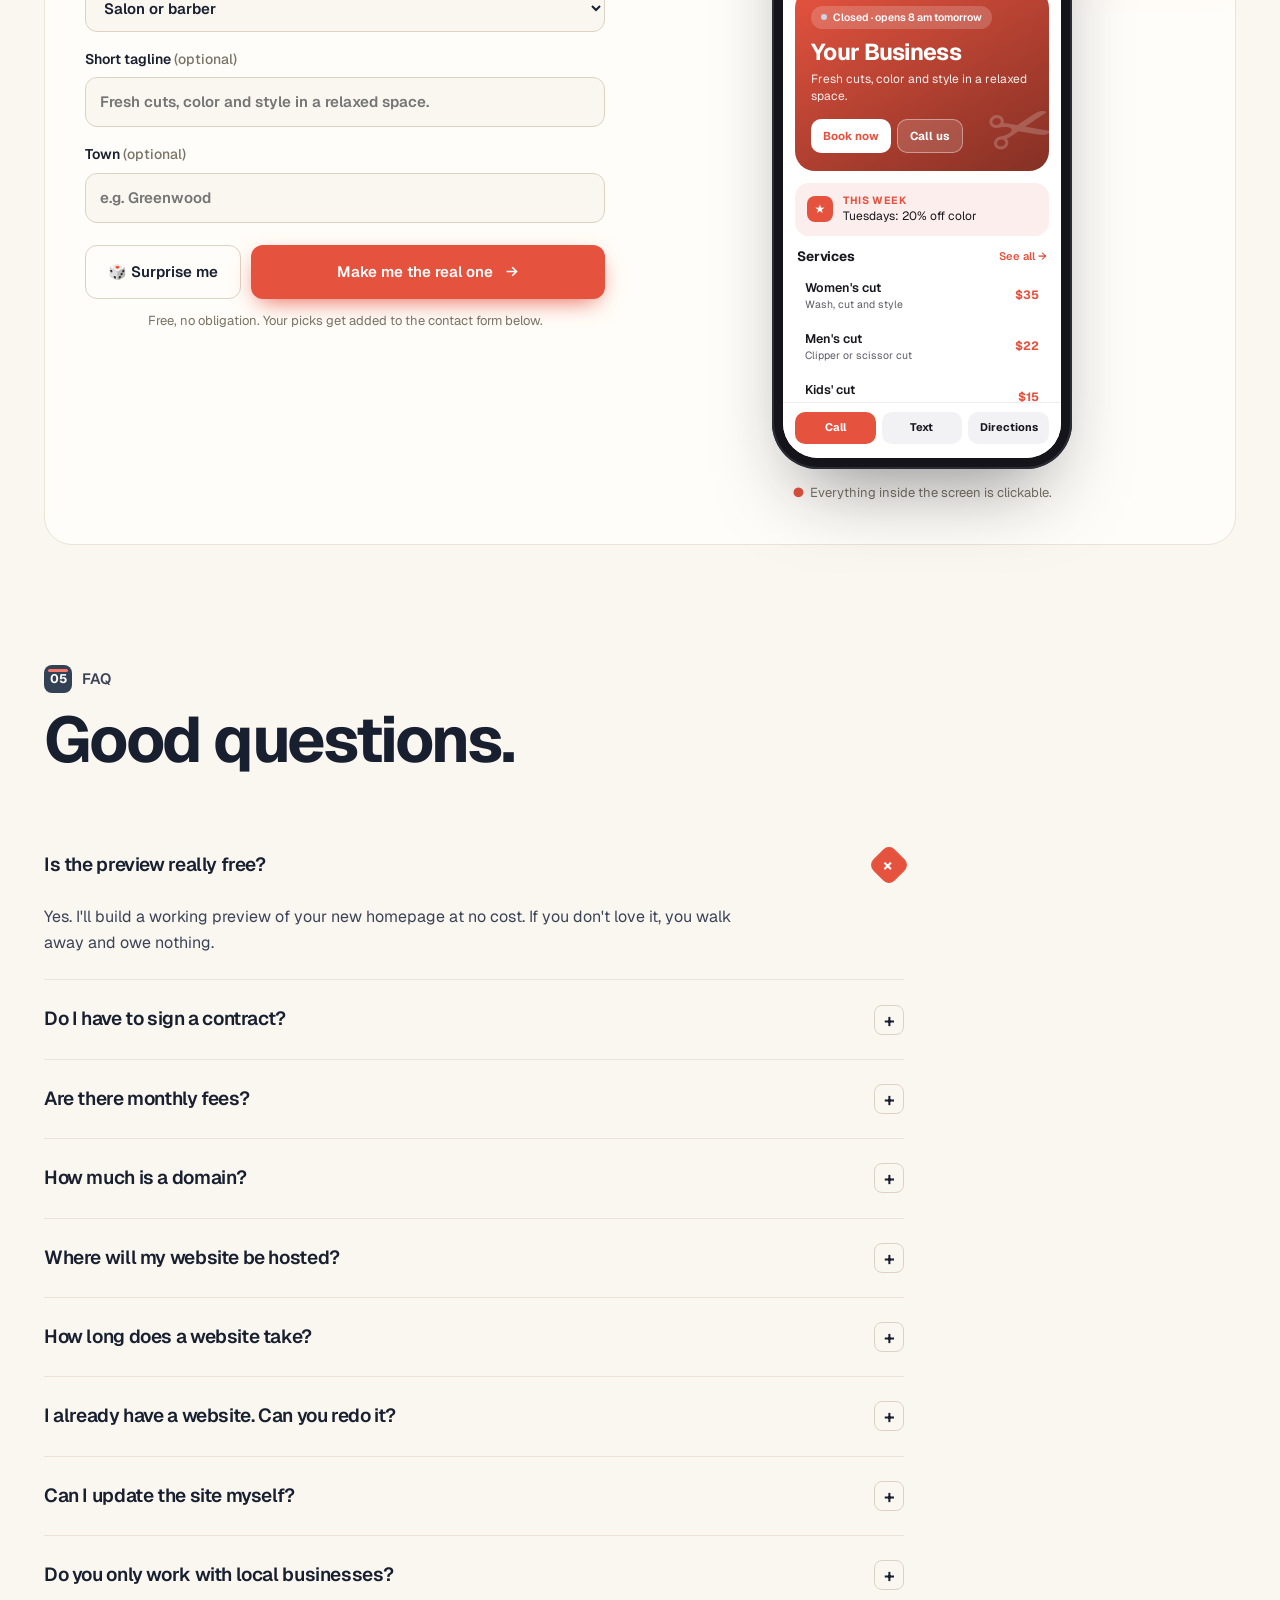
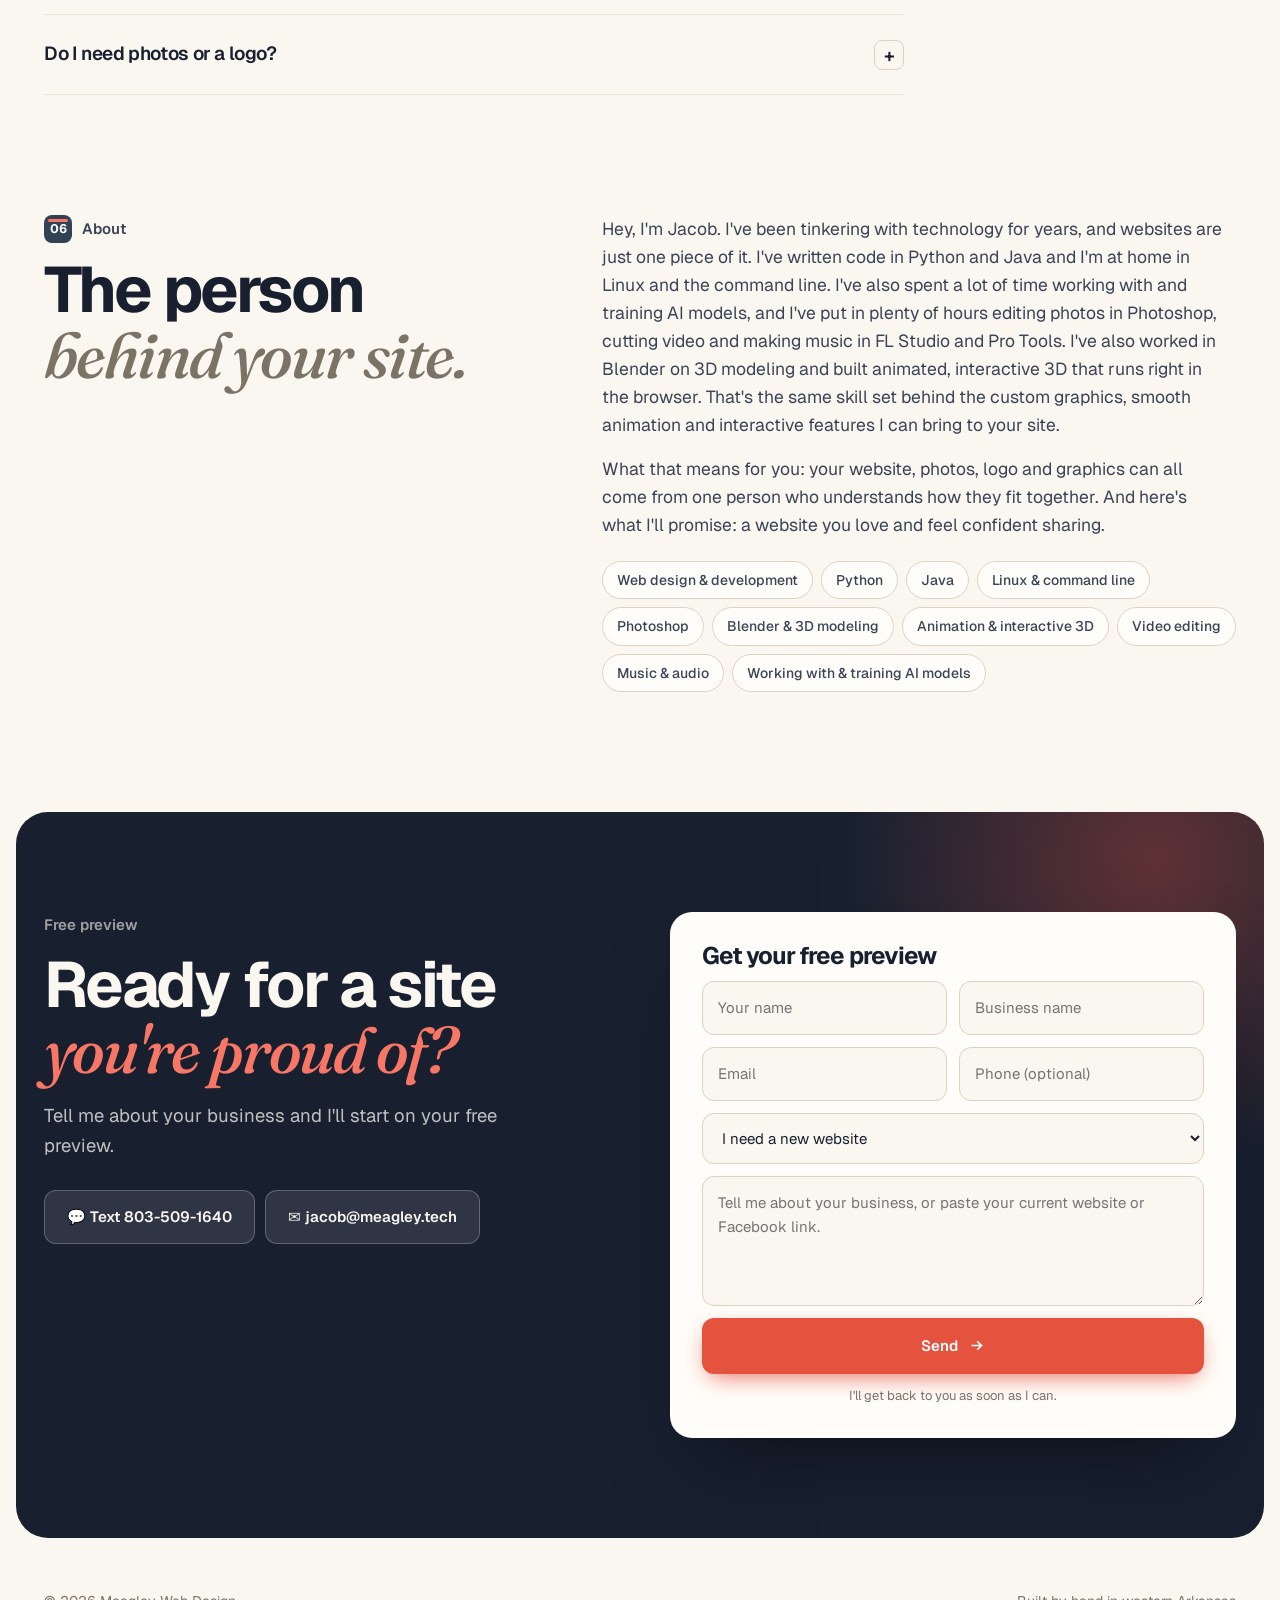
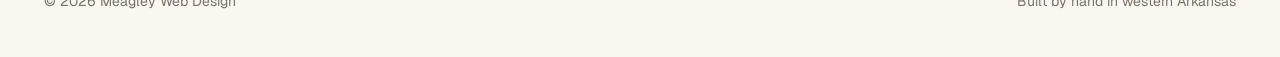
==== commit faaace7f: "Show jacob@meagley.tech as the contact email Co-Authored-By: Claude Opus 5.5 <noreply@anthropic.com>" ====
--- a/index.html
+++ b/index.html
@@ -26,7 +26,7 @@
   "url": "https://meagley.tech/",
   "image": "https://meagley.tech/img/share-card.jpg",
   "description": "Websites, Google and Facebook setup, logos and print design for small businesses in western Arkansas. Free working preview before you pay.",
-  "email": "meagleywebdesign@gmail.com",
+  "email": "jacob@meagley.tech",
   "telephone": "+1-803-509-1640",
   "founder": {"@type": "Person", "name": "Jacob Meagley"},
   "areaServed": [
@@ -995,7 +995,7 @@
 
 <script>
 /* ===================== CONFIG ===================== */
-const CONTACT_EMAIL = 'meagleywebdesign@gmail.com';   // the email you want shown publicly, e.g. 'meagleywebdesign@gmail.com'
+const CONTACT_EMAIL = 'jacob@meagley.tech';   // the email you want shown publicly, e.g. 'jacob@meagley.tech'
 const CONTACT_PHONE = '803-509-1640';   // text-only: shows a "Text" button, no call link
 const WEB3FORMS_KEY = '099815b7-fcbb-4f32-9300-61c6b24480c8';   // free key from web3forms.com so the form emails you
 /* ================================================== */
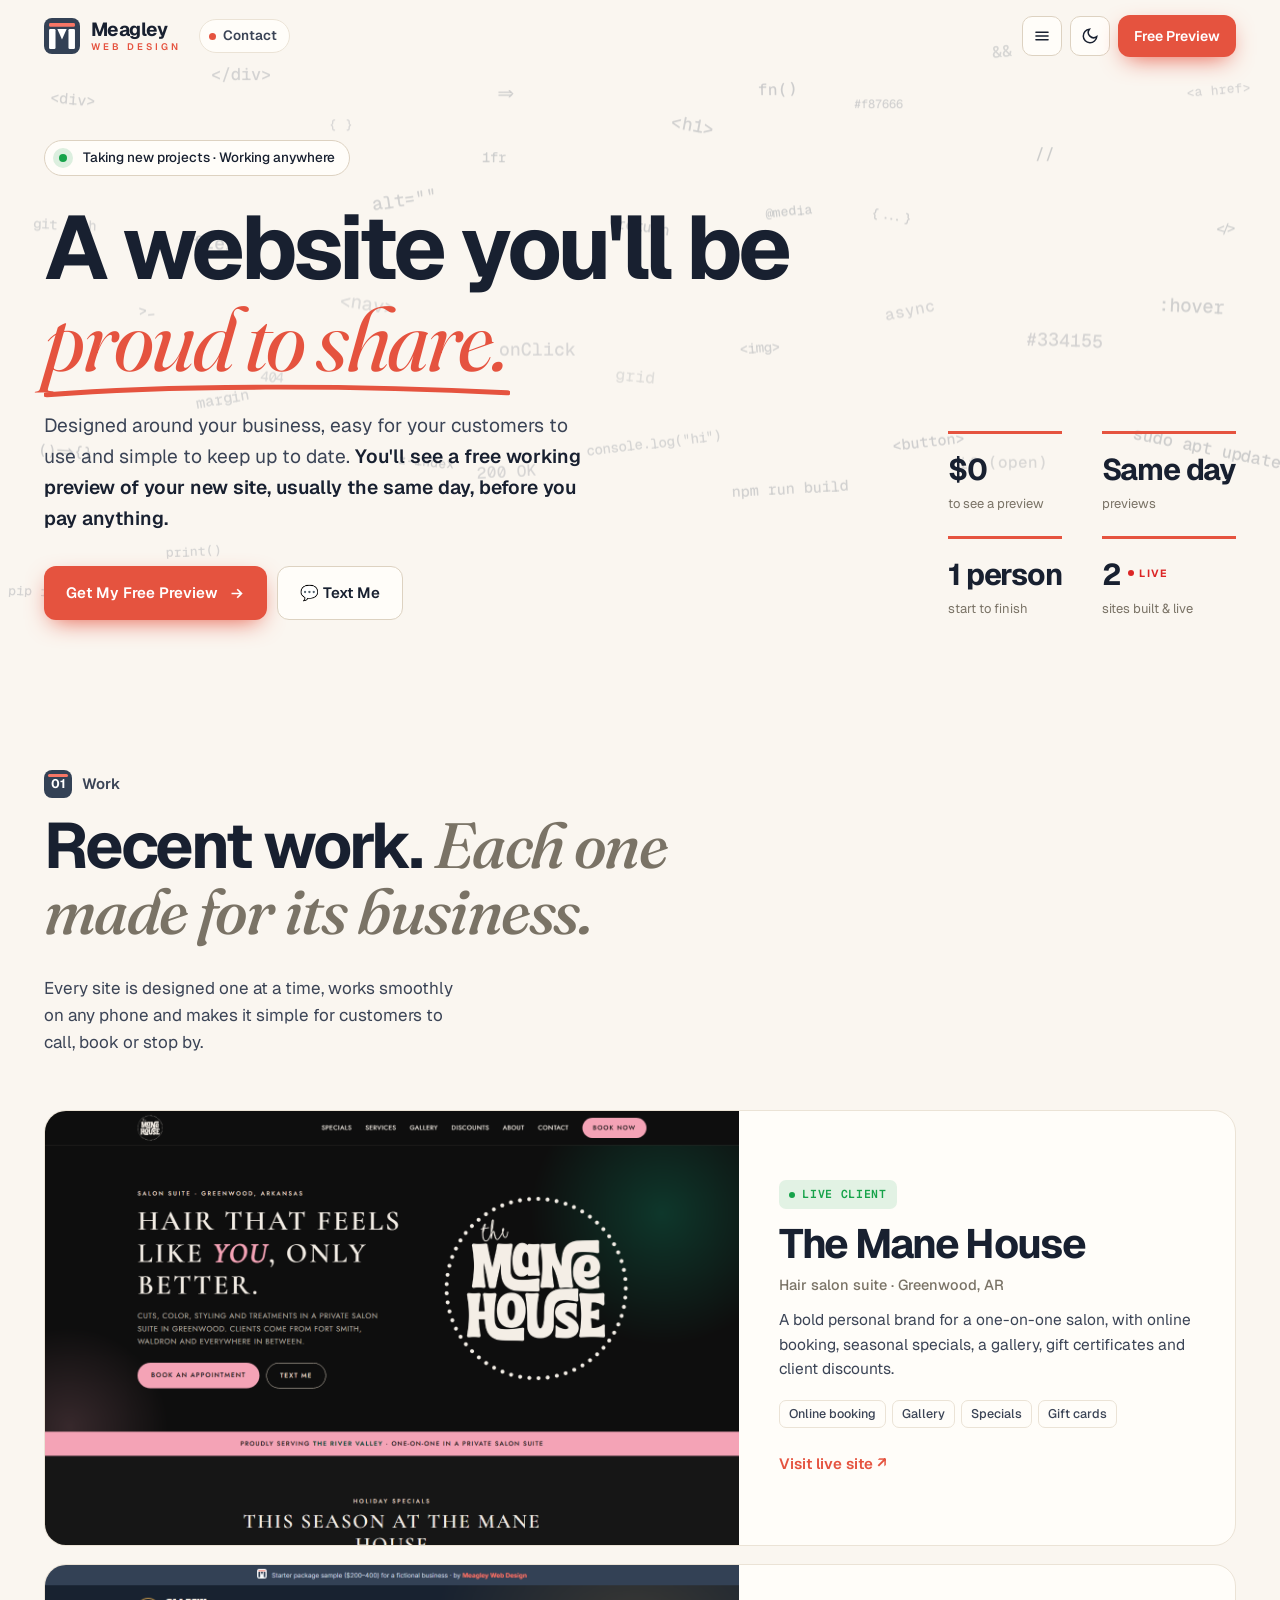
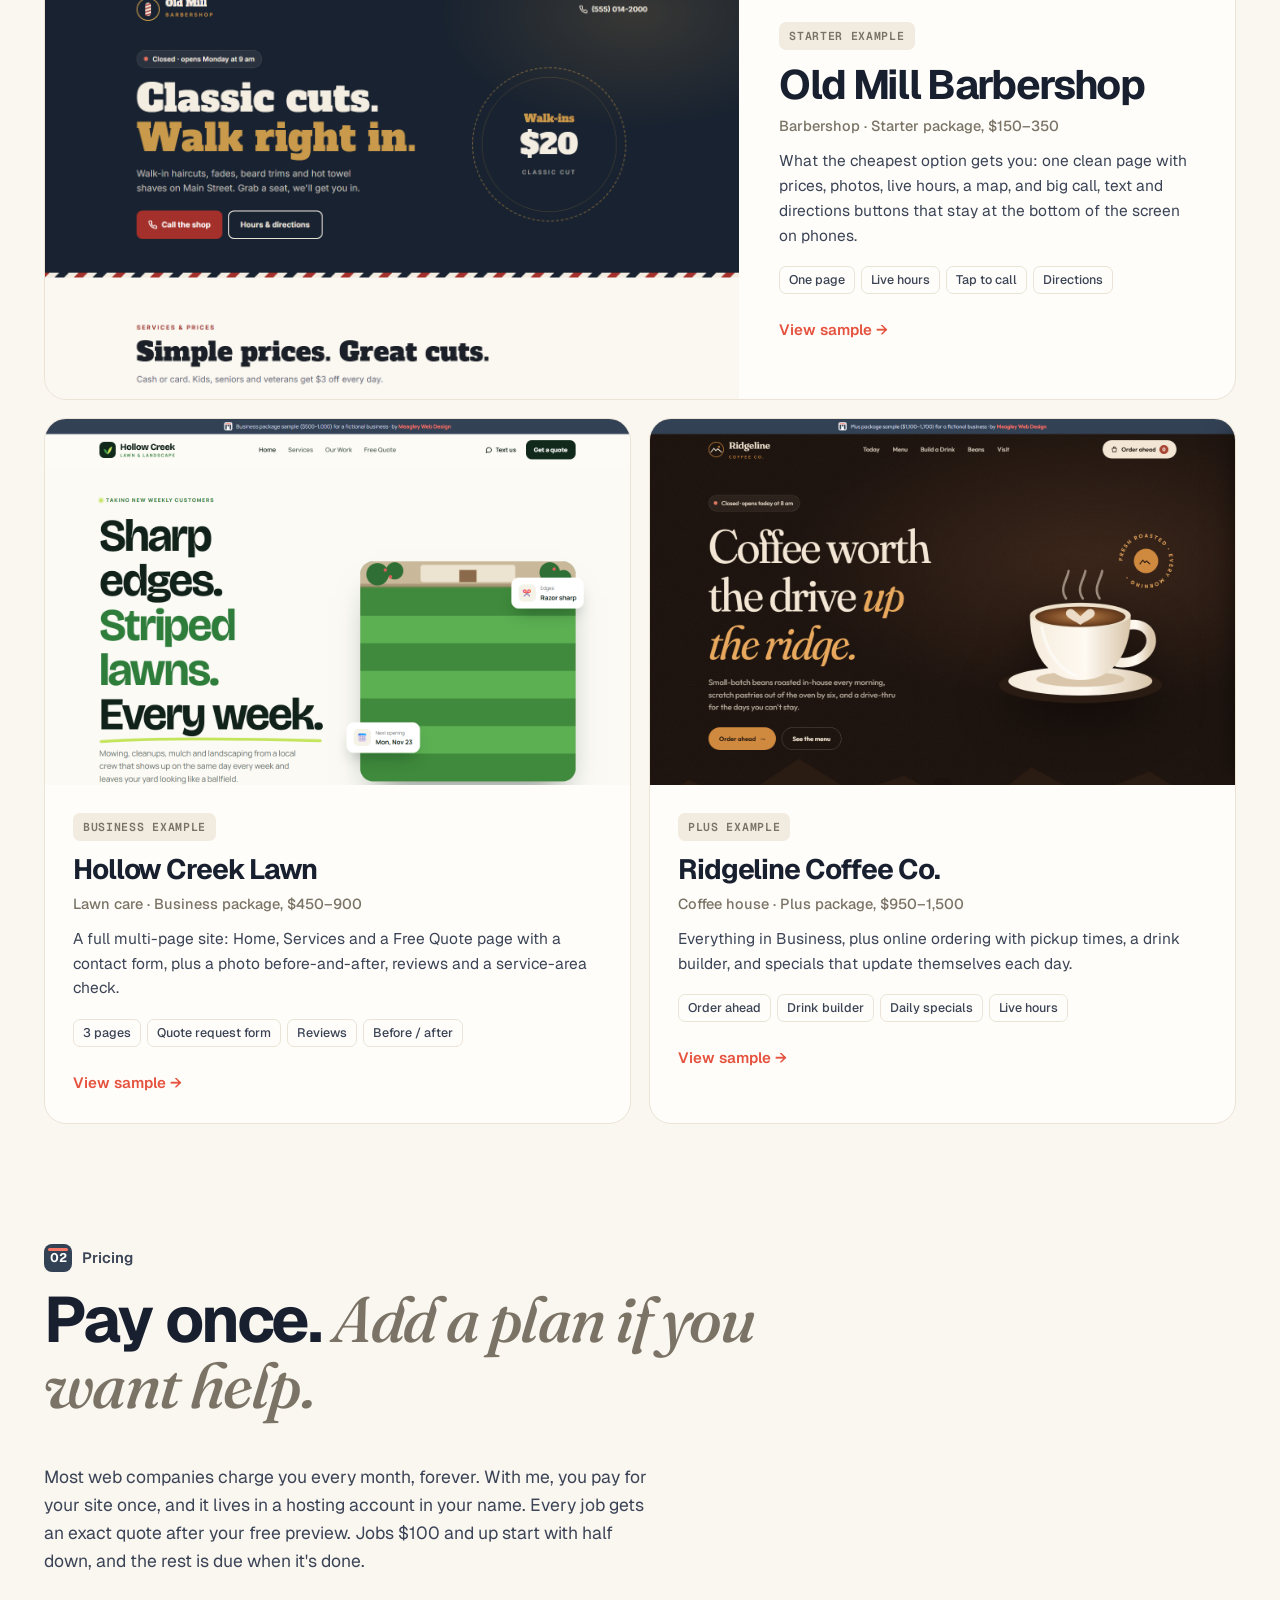
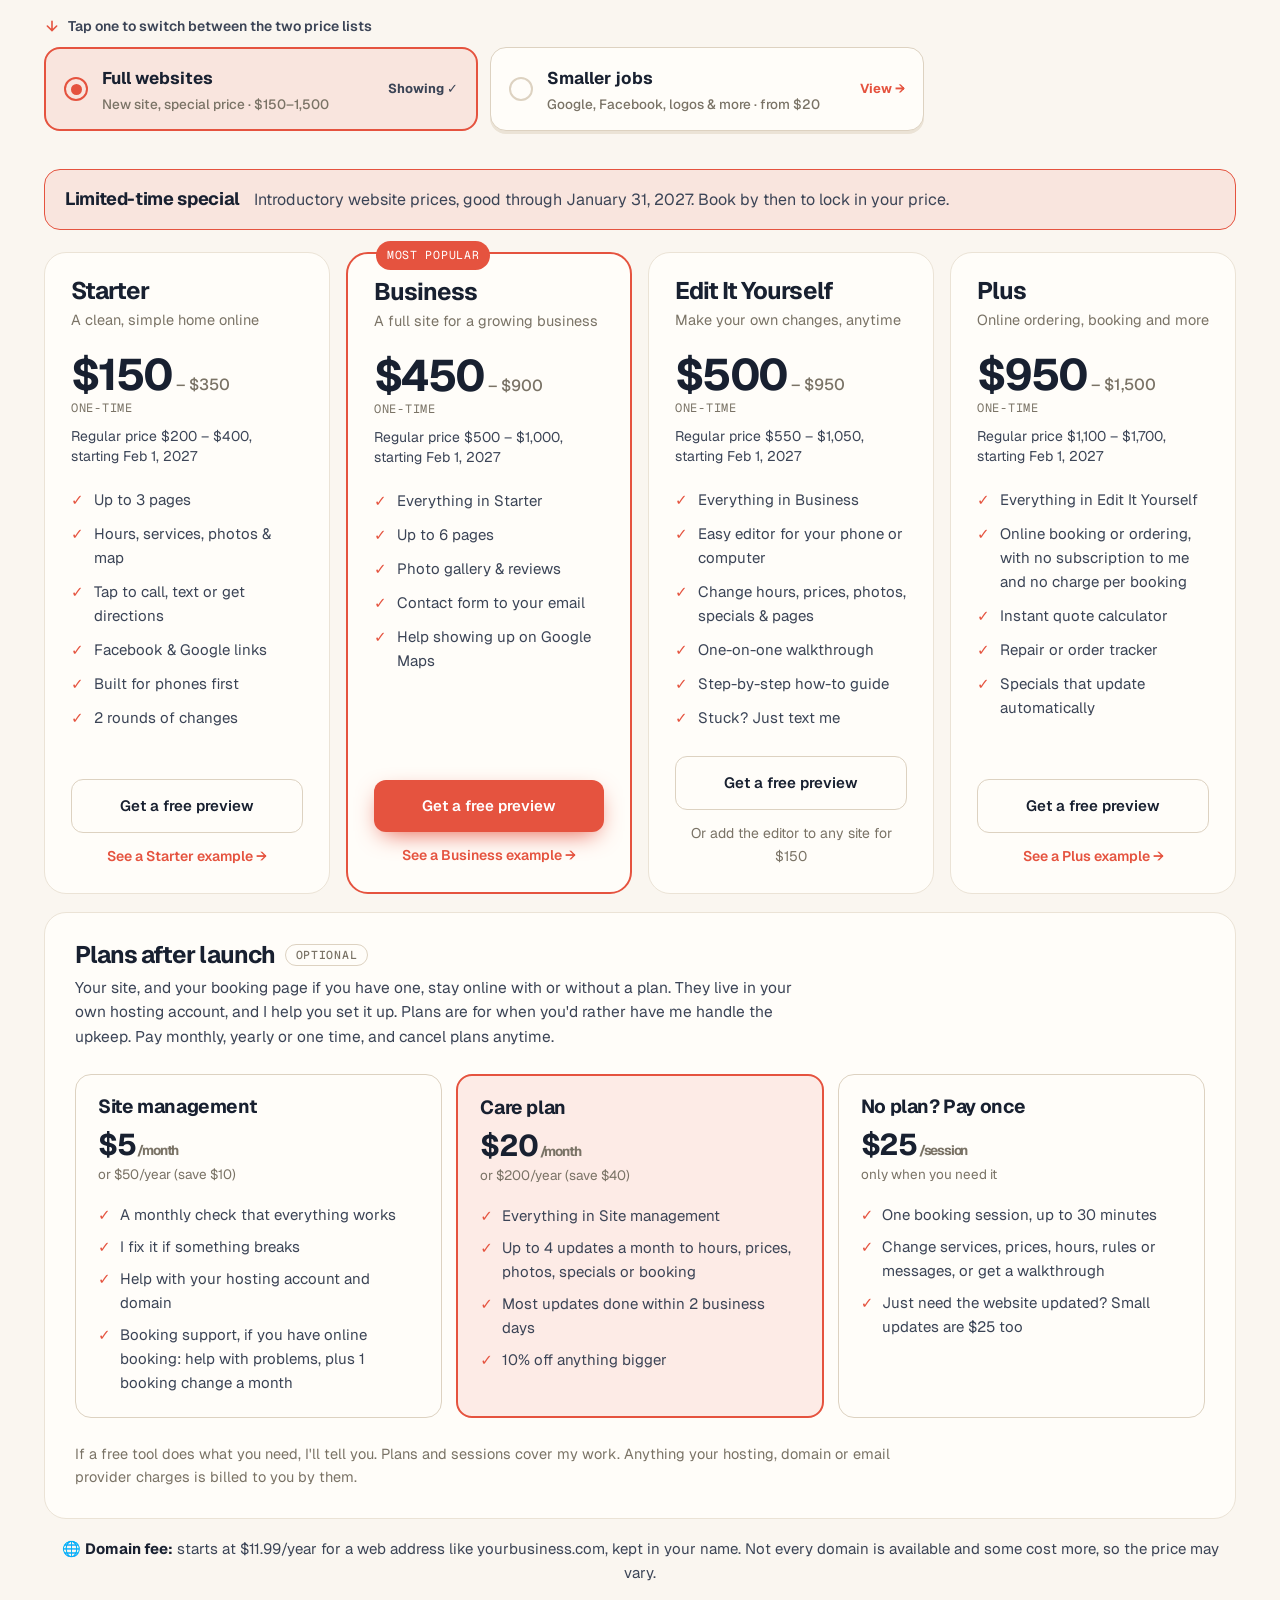
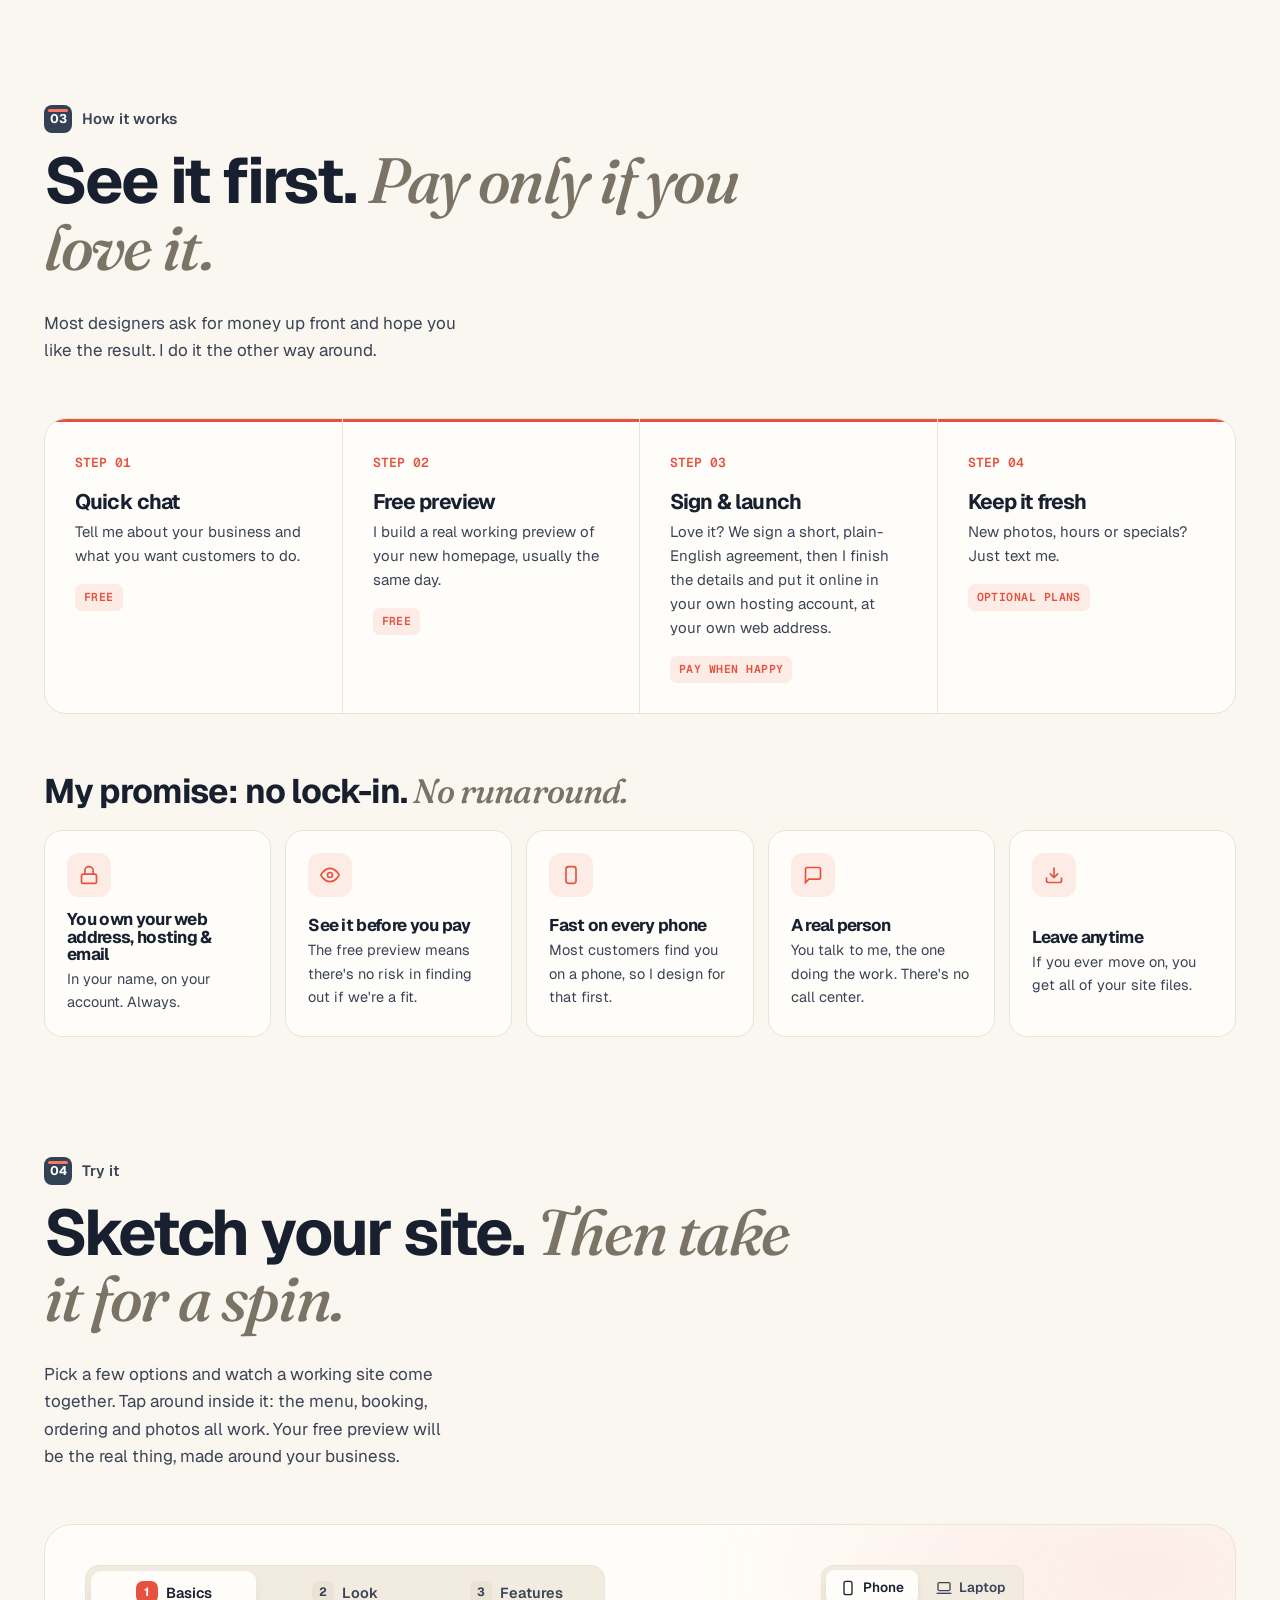
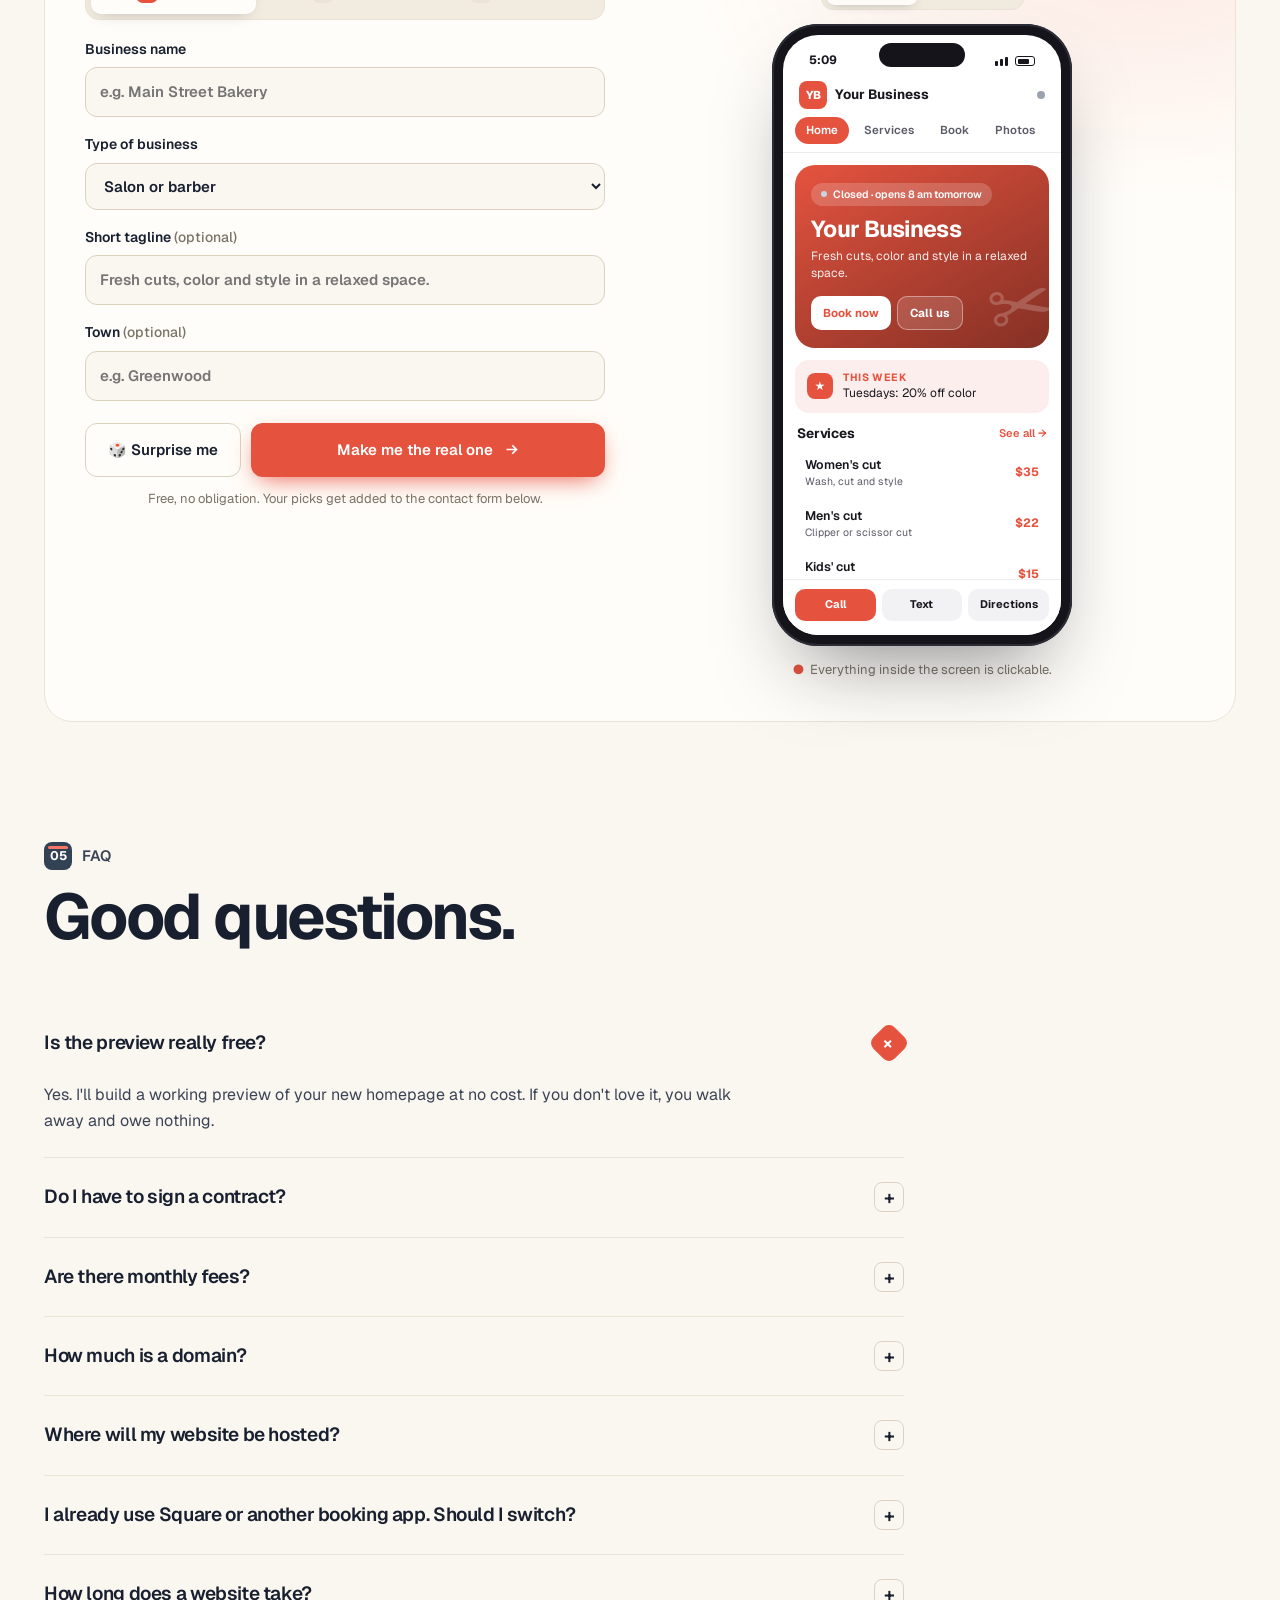
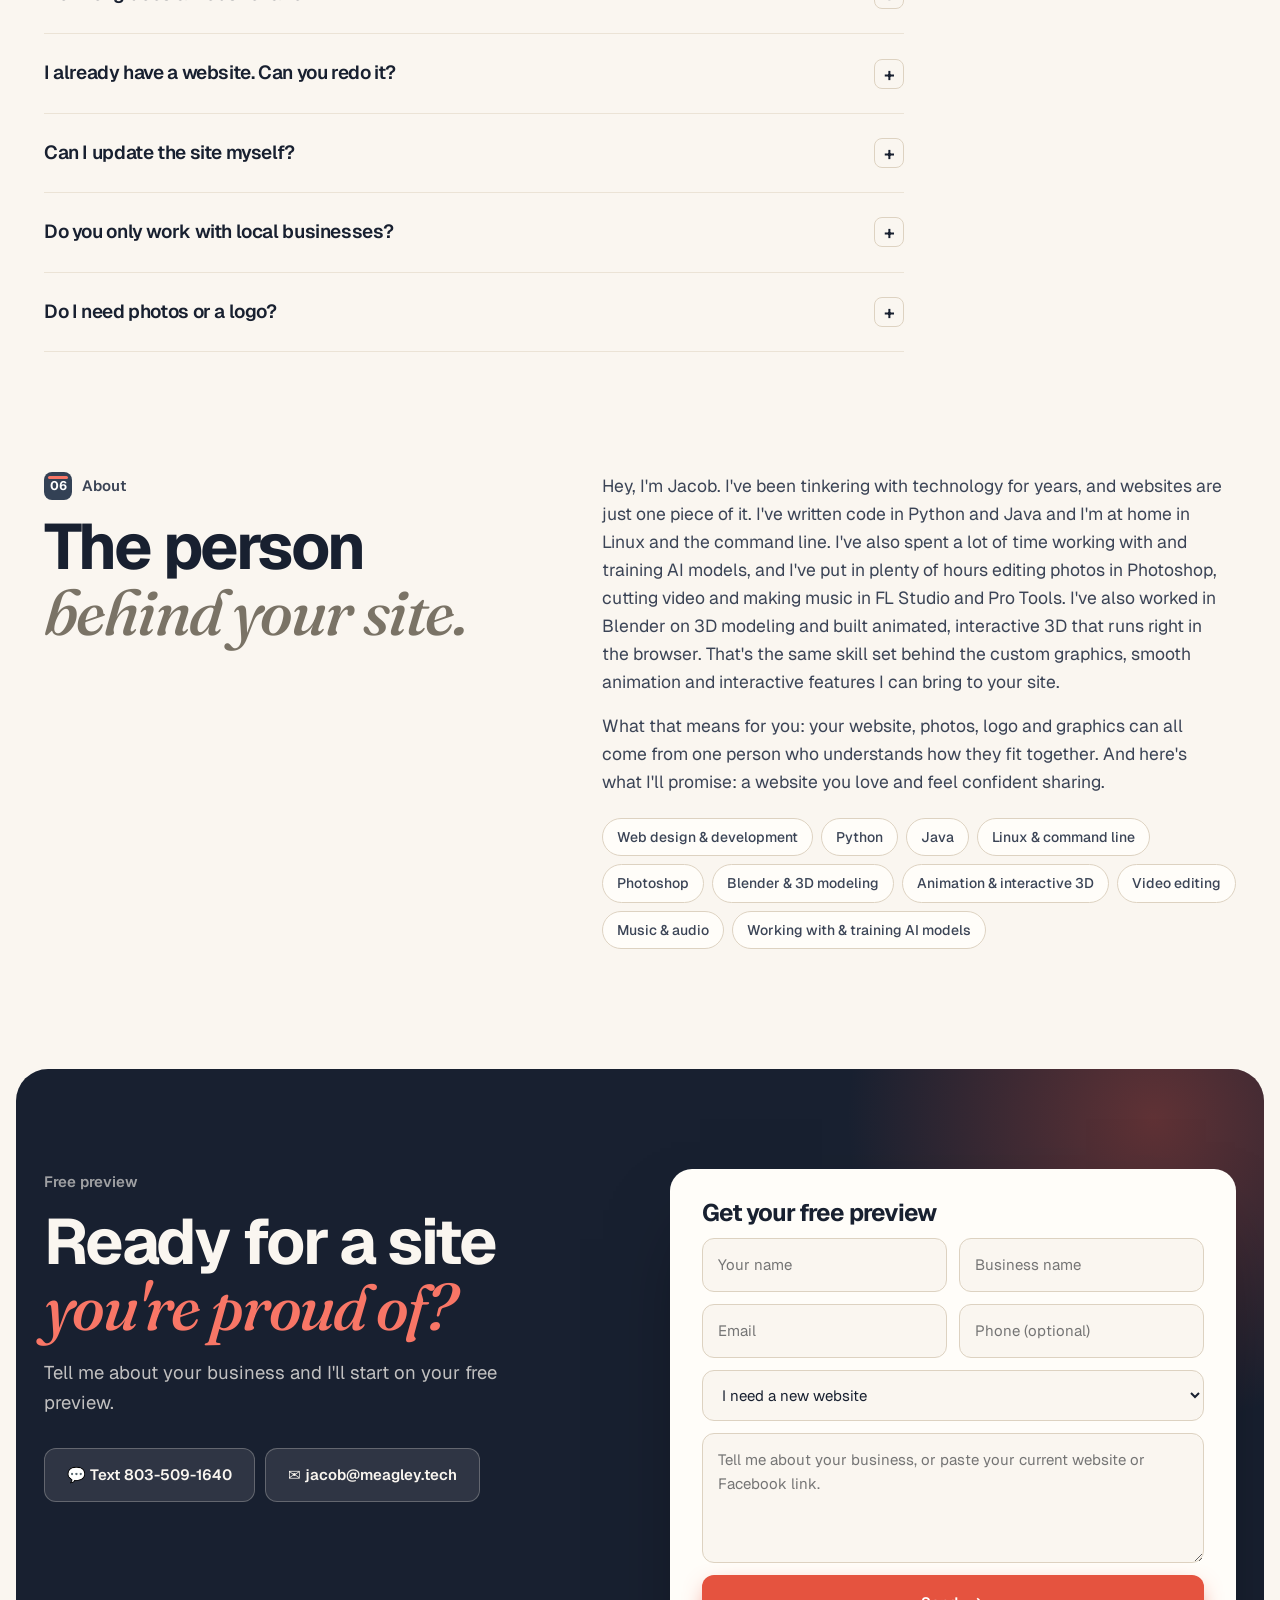
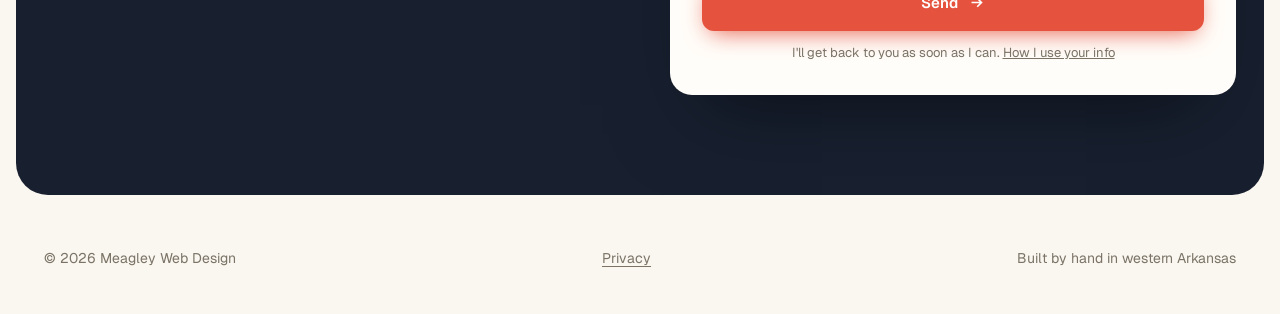
==== commit de82415a: "Limited-time special, booking support, privacy page, 404 page and private visitor counter Co-Authore" ====
--- a/index.html
+++ b/index.html
@@ -124,6 +124,10 @@
 @media (max-width:480px){.care .opts{grid-template-columns:1fr}}
 @media (max-width:820px){.care.plans .opts{grid-template-columns:1fr}}
 
+.special{display:flex;gap:6px 14px;align-items:baseline;flex-wrap:wrap;background:var(--accent-soft);border:1.5px solid var(--accent);border-radius:16px;padding:15px 20px;margin-bottom:22px;color:var(--text-2);font-size:16px}
+.special b{color:var(--text);font-size:18px;letter-spacing:-.02em}
+.regp{font-size:14px;color:var(--text-2);margin-top:9px;line-height:1.4}
+.sp-off .sp-only{display:none}
 /* a la carte */
 .alc{margin-top:90px}
 .alc-head{display:flex;justify-content:space-between;align-items:flex-end;gap:30px;flex-wrap:wrap;margin-bottom:30px}
@@ -708,7 +712,7 @@
         <div class="info">
           <span class="chip sample">Starter example</span>
           <h3>Old Mill Barbershop</h3>
-          <div class="type">Barbershop · Starter package, $150–350</div>
+          <div class="type" data-reg="Barbershop · Starter package, $200–400">Barbershop · Starter package, $150–350</div>
           <p>What the cheapest option gets you: one clean page with prices, photos, live hours, a map, and big call, text and directions buttons that stay at the bottom of the screen on phones.</p>
           <div class="tags"><span>One page</span><span>Live hours</span><span>Tap to call</span><span>Directions</span></div>
           <span class="go">View sample →</span>
@@ -719,7 +723,7 @@
         <div class="info">
           <span class="chip sample">Business example</span>
           <h3>Hollow Creek Lawn</h3>
-          <div class="type">Lawn care · Business package, $450–900</div>
+          <div class="type" data-reg="Lawn care · Business package, $500–1,000">Lawn care · Business package, $450–900</div>
           <p>A full multi-page site: Home, Services and a Free Quote page with a contact form, plus a photo before-and-after, reviews and a service-area check.</p>
           <div class="tags"><span>3 pages</span><span>Quote request form</span><span>Reviews</span><span>Before / after</span></div>
           <span class="go">View sample →</span>
@@ -730,7 +734,7 @@
         <div class="info">
           <span class="chip sample">Plus example</span>
           <h3>Ridgeline Coffee Co.</h3>
-          <div class="type">Coffee house · Plus package, $950–1,500</div>
+          <div class="type" data-reg="Coffee house · Plus package, $1,100–1,700">Coffee house · Plus package, $950–1,500</div>
           <p>Everything in Business, plus online ordering with pickup times, a drink builder, and specials that update themselves each day.</p>
           <div class="tags"><span>Order ahead</span><span>Drink builder</span><span>Daily specials</span><span>Live hours</span></div>
           <span class="go">View sample →</span>
@@ -747,14 +751,15 @@
     <p class="reveal" style="color:var(--text-2);font-size:17.5px;max-width:620px;margin:-10px 0 40px">Most web companies charge you every month, forever. With me, you pay for your site once, and it lives in a hosting account in your name. Every job gets an exact quote after your free preview. Jobs $100 and up start with half down, and the rest is due when it's done.</p>
     <p class="ptabs-hint reveal"><svg viewBox="0 0 24 24" fill="none" stroke="currentColor" stroke-width="2.4" stroke-linecap="round"><path d="M12 5v14M5 12l7 7 7-7"/></svg>Tap one to switch between the two price lists</p>
     <div class="ptabs reveal" role="tablist" aria-label="Pricing options">
-      <button class="on" role="tab" aria-selected="true" data-pane="pane-sites"><span class="rd"></span><span>Full websites<small>New site, one-time price · $150–1,500</small></span><span class="go"></span></button>
+      <button class="on" role="tab" aria-selected="true" data-pane="pane-sites"><span class="rd"></span><span>Full websites<small data-reg="New site, one-time price · $200–1,700">New site, special price · $150–1,500</small></span><span class="go"></span></button>
       <button role="tab" aria-selected="false" data-pane="pane-small"><span class="rd"></span><span>Smaller jobs<small>Google, Facebook, logos &amp; more · from $20</small></span><span class="go"></span></button>
     </div>
     <div class="pt-pane on" id="pane-sites">
+    <div class="special sp-only reveal"><b>Limited-time special</b><span>Introductory website prices, good through <span class="sp-date"></span>. Book by then to lock in your price.</span></div>
     <div class="prices">
       <div class="price reveal">
         <h3>Starter</h3><div class="for">A clean, simple home online</div>
-        <div class="amt">$150<small> – $350</small></div><div class="one">one-time</div>
+        <div class="amt" data-reg="$200&lt;small&gt; – $400&lt;/small&gt;">$150<small> – $350</small></div><div class="one">one-time</div><div class="regp sp-only">Regular price $200 – $400, starting <span class="sp-after"></span></div>
         <ul><li>Up to 3 pages</li><li>Hours, services, photos &amp; map</li><li>Tap to call, text or get directions</li><li>Facebook &amp; Google links</li><li>Built for phones first</li><li>2 rounds of changes</li></ul>
         <a class="btn btn-ghost" href="#contact">Get a free preview</a>
         <a href="work/old-mill-barbershop/" style="display:block;text-align:center;margin-top:12px;font-size:14px;font-weight:600;color:var(--accent)">See a Starter example →</a>
@@ -762,22 +767,22 @@
       <div class="price pop reveal" data-d="1">
         <span class="tag">Most popular</span>
         <h3>Business</h3><div class="for">A full site for a growing business</div>
-        <div class="amt">$450<small> – $900</small></div><div class="one">one-time</div>
+        <div class="amt" data-reg="$500&lt;small&gt; – $1,000&lt;/small&gt;">$450<small> – $900</small></div><div class="one">one-time</div><div class="regp sp-only">Regular price $500 – $1,000, starting <span class="sp-after"></span></div>
         <ul><li>Everything in Starter</li><li>Up to 6 pages</li><li>Photo gallery &amp; reviews</li><li>Contact form to your email</li><li>Help showing up on Google Maps</li></ul>
         <a class="btn btn-primary" href="#contact">Get a free preview</a>
         <a href="work/hollow-creek-lawn/" style="display:block;text-align:center;margin-top:12px;font-size:14px;font-weight:600;color:var(--accent)">See a Business example →</a>
       </div>
       <div class="price reveal" data-d="2">
         <h3>Edit It Yourself</h3><div class="for">Make your own changes, anytime</div>
-        <div class="amt">$500<small> – $950</small></div><div class="one">one-time</div>
+        <div class="amt" data-reg="$550&lt;small&gt; – $1,050&lt;/small&gt;">$500<small> – $950</small></div><div class="one">one-time</div><div class="regp sp-only">Regular price $550 – $1,050, starting <span class="sp-after"></span></div>
         <ul><li>Everything in Business</li><li>Easy editor for your phone or computer</li><li>Change hours, prices, photos, specials &amp; pages</li><li>One-on-one walkthrough</li><li>Step-by-step how-to guide</li><li>Stuck? Just text me</li></ul>
         <a class="btn btn-ghost" href="#contact">Get a free preview</a>
         <span style="display:block;text-align:center;margin-top:12px;font-size:14px;color:var(--muted)">Or add the editor to any site for $150</span>
       </div>
       <div class="price reveal" data-d="3">
         <h3>Plus</h3><div class="for">Online ordering, booking and more</div>
-        <div class="amt">$950<small> – $1,500</small></div><div class="one">one-time</div>
-        <ul><li>Everything in Edit It Yourself</li><li>Online booking or ordering</li><li>Instant quote calculator</li><li>Repair or order tracker</li><li>Specials that update automatically</li></ul>
+        <div class="amt" data-reg="$1,100&lt;small&gt; – $1,700&lt;/small&gt;">$950<small> – $1,500</small></div><div class="one">one-time</div><div class="regp sp-only">Regular price $1,100 – $1,700, starting <span class="sp-after"></span></div>
+        <ul><li>Everything in Edit It Yourself</li><li>Online booking or ordering, with no subscription to me and no charge per booking</li><li>Instant quote calculator</li><li>Repair or order tracker</li><li>Specials that update automatically</li></ul>
         <a class="btn btn-ghost" href="#contact">Get a free preview</a>
         <a href="work/ridgeline-coffee/" style="display:block;text-align:center;margin-top:12px;font-size:14px;font-weight:600;color:var(--accent)">See a Plus example →</a>
       </div>
@@ -785,26 +790,26 @@
     <div class="care plans reveal">
       <div>
         <h3>Plans after launch <span>Optional</span></h3>
-        <p>Your website lives in your own hosting account, and I help you set it up. After that you can look after it yourself, or pick a plan and I'll handle it. Pay monthly or yearly, and cancel anytime.</p>
+        <p>Your site, and your booking page if you have one, stay online with or without a plan. They live in your own hosting account, and I help you set it up. Plans are for when you'd rather have me handle the upkeep. Pay monthly, yearly or one time, and cancel plans anytime.</p>
       </div>
       <div class="opts">
         <div class="o">
           <h4>Site management</h4>
           <b>$5<small> /month</small></b><small>or $50/year (save $10)</small>
-          <ul><li>A monthly check that everything works</li><li>I fix it if something breaks</li><li>Help with your hosting account and domain</li></ul>
-        </div>
-        <div class="o">
-          <h4>Booking management</h4>
-          <b>$15<small> /month</small></b><small>or $150/year (save $30)</small>
-          <ul><li>Everything in Site management</li><li>Online booking kept running</li><li>Reminder upkeep</li></ul>
+          <ul><li>A monthly check that everything works</li><li>I fix it if something breaks</li><li>Help with your hosting account and domain</li><li>Booking support, if you have online booking: help with problems, plus 1 booking change a month</li></ul>
         </div>
         <div class="o best">
           <h4>Care plan</h4>
           <b>$20<small> /month</small></b><small>or $200/year (save $40)</small>
-          <ul><li>Everything in Site management</li><li>Up to 4 updates a month to hours, prices, photos and specials</li><li>Most updates done within 2 business days</li><li>10% off anything bigger</li></ul>
+          <ul><li>Everything in Site management</li><li>Up to 4 updates a month to hours, prices, photos, specials or booking</li><li>Most updates done within 2 business days</li><li>10% off anything bigger</li></ul>
+        </div>
+        <div class="o">
+          <h4>No plan? Pay once</h4>
+          <b>$25<small> /session</small></b><small>only when you need it</small>
+          <ul><li>One booking session, up to 30 minutes</li><li>Change services, prices, hours, rules or messages, or get a walkthrough</li><li>Just need the website updated? Small updates are $25 too</li></ul>
         </div>
       </div>
-      <p class="planote">Have online booking and want updates too? Ask me about combining plans. Plans cover my work. Anything your hosting, domain or email provider charges is billed to you by them.</p>
+      <p class="planote">If a free tool does what you need, I'll tell you. Plans and sessions cover my work. Anything your hosting, domain or email provider charges is billed to you by them.</p>
     </div>
     <div class="nofee reveal"><span>🌐 <b>Domain fee:</b> starts at $11.99/year for a web address like yourbusiness.com, kept in your name. Not every domain is available and some cost more, so the price may vary.</span></div>
     </div>
@@ -820,6 +825,7 @@
           <button type="button" class="it" data-id="redo" data-name="Website redesign" data-lo="125" data-hi="300" aria-pressed="false"><span class="bx"><svg viewBox="0 0 24 24"><path d="M5 12l5 5L20 7"/></svg></span><b>Website redesign</b><span class="ip">$125–300</span><small>Freshen up your current site and keep your web address. Usually less than a new build since your info is already there.</small></button>
           <button type="button" class="it" data-id="move" data-name="Move off Wix, GoDaddy or Squarespace" data-lo="125" data-hi="300" aria-pressed="false"><span class="bx"><svg viewBox="0 0 24 24"><path d="M5 12l5 5L20 7"/></svg></span><b>Move off Wix, GoDaddy or Squarespace</b><span class="ip">$125–300</span><small>Same site or better, moved to a hosting account you own.</small></button>
           <button type="button" class="it" data-id="upd" data-name="Small update" data-lo="25" data-hi="25" aria-pressed="false"><span class="bx"><svg viewBox="0 0 24 24"><path d="M5 12l5 5L20 7"/></svg></span><b>Small update</b><span class="ip">$25</span><small>New hours, prices, photos or wording.<br><em>Or get them all for $20/month on the care plan.</em></small></button>
+          <button type="button" class="it" data-id="bksn" data-name="One-time booking session" data-lo="25" data-hi="25" aria-pressed="false"><span class="bx"><svg viewBox="0 0 24 24"><path d="M5 12l5 5L20 7"/></svg></span><b>One-time booking session</b><span class="ip">$25</span><small>Up to 30 minutes of booking changes or a walkthrough. No plan needed.</small></button>
           <button type="button" class="it" data-id="page" data-name="Add a page" data-lo="50" data-hi="50" aria-pressed="false"><span class="bx"><svg viewBox="0 0 24 24"><path d="M5 12l5 5L20 7"/></svg></span><b>Add a page</b><span class="ip">$50</span><small>A new page for services, a menu, a gallery or anything else.</small></button>
           <button type="button" class="it" data-id="edit" data-name="Add an easy editor" data-lo="150" data-hi="150" aria-pressed="false"><span class="bx"><svg viewBox="0 0 24 24"><path d="M5 12l5 5L20 7"/></svg></span><b>Add an easy editor</b><span class="ip">$150</span><small>Make your own changes from your phone or computer. Includes a walkthrough.</small></button>
           <button type="button" class="it" data-id="feat" data-name="Add a feature" data-lo="100" data-hi="300" aria-pressed="false"><span class="bx"><svg viewBox="0 0 24 24"><path d="M5 12l5 5L20 7"/></svg></span><b>Add a feature</b><span class="ip">$100–300</span><small>Booking, gallery, menu, quote form and more.</small></button>
@@ -939,9 +945,10 @@
     <div class="faq reveal">
       <div class="q open"><button>Is the preview really free?<i>+</i></button><div class="a"><div><p>Yes. I'll build a working preview of your new homepage at no cost. If you don't love it, you walk away and owe nothing.</p></div></div></div>
       <div class="q"><button>Do I have to sign a contract?<i>+</i></button><div class="a"><div><p>Only once you decide to go ahead, and never for the free preview. It's a short agreement in plain English: what you're getting, the price, that you own everything once it's paid for, and that you can leave anytime. No fine print. Ask and I'll send it before you decide.</p></div></div></div>
-      <div class="q"><button>Are there monthly fees?<i>+</i></button><div class="a"><div><p>Not from me, unless you want a plan. You pay me once for your website. The plans are optional, from $5/month, for people who'd rather have me look after things.</p><p>There is a yearly domain fee for your web address, and your hosting or email provider may charge you if your site needs more than their basic plan covers. I'll tell you before that happens if I can see it coming.</p></div></div></div>
+      <div class="q"><button>Are there monthly fees?<i>+</i></button><div class="a"><div><p>Not from me, unless you want a plan. You pay me once for your website. The plans are optional, from $5/month, and you can pay for one-time help instead.</p><p>There is a yearly domain fee for your web address, and your hosting or email provider may charge you if your site needs more than their basic plan covers. I'll tell you before that happens if I can see it coming.</p></div></div></div>
       <div class="q"><button>How much is a domain?<i>+</i></button><div class="a"><div><p>A domain is your web address, like yourbusiness.com. Domains start at $11.99/year and are in your name. Not every domain is available, and some names and endings cost more, which is why the price may vary. I'll help you find one that's available, and you'll see the price before you buy.</p></div></div></div>
       <div class="q"><button>Where will my website be hosted?<i>+</i></button><div class="a"><div><p>In your own hosting account, under your name and email. Setup takes about 10 minutes, and I'll walk you through it. Then you invite me in so I can build and update your site. I never need your password, and you can remove my access anytime.</p></div></div></div>
+      <div class="q"><button>I already use Square or another booking app. Should I switch?<i>+</i></button><div class="a"><div><p>Maybe not. If a free booking app does what you need, keep it, and I'll link your new site to it. There's no reason to pay for something you already get free.</p><p>Having your own booking makes sense if you pay a monthly fee for booking, want it to match your site, or need something your app doesn't do. You pay me once to build it, I don't charge you per booking, and it keeps working without a plan. Need a change later? A one-time session is $25. If you take card payments, your payment company's fees still apply.</p></div></div></div>
       <div class="q"><button>How long does a website take?<i>+</i></button><div class="a"><div><p>Most previews are ready the same day you reach out. Once you approve it, most sites launch within 2–5 days. Sites with booking, ordering or trackers can take a little longer, and it also depends on how quickly we gather photos and details.</p></div></div></div>
       <div class="q"><button>I already have a website. Can you redo it?<i>+</i></button><div class="a"><div><p>Yes. I can redesign it while keeping your web address, your email and your spot on Google.</p></div></div></div>
       <div class="q"><button>Can I update the site myself?<i>+</i></button><div class="a"><div><p>Yes. The Edit It Yourself package (and Plus) comes with an easy editor you can use from your phone or computer, a one-on-one walkthrough and a how-to guide. Already have a site with me? The editor can be added for $150. Or skip it and just text me changes.</p><p>Don't worry about breaking anything. The editor only changes your words and photos, not the design, and every save is kept, so I can bring back an earlier version anytime. If something does go wrong in the first 30 days, I'll fix it free.</p></div></div></div>
@@ -984,12 +991,12 @@
       <textarea name="message" id="message" placeholder="Tell me about your business, or paste your current website or Facebook link."></textarea>
       <input type="checkbox" name="botcheck" style="display:none" tabindex="-1" autocomplete="off">
       <button class="btn btn-primary" type="submit">Send <svg viewBox="0 0 24 24" fill="none" stroke="currentColor" stroke-width="2.4"><path d="M5 12h14M13 6l6 6-6 6"/></svg></button>
-      <p class="fine" id="formNote">I'll get back to you as soon as I can.</p>
+      <p class="fine" id="formNote">I'll get back to you as soon as I can. <a href="/privacy/" style="text-decoration:underline">How I use your info</a></p>
     </form>
   </div>
 </section>
 
-<footer><div class="wrap"><span>© <span id="yr"></span> Meagley Web Design</span><span>Built by hand in western Arkansas</span></div></footer>
+<footer><div class="wrap"><span>© <span id="yr"></span> Meagley Web Design</span><span><a href="/privacy/" style="text-decoration:underline;text-underline-offset:3px">Privacy</a></span><span>Built by hand in western Arkansas</span></div></footer>
 <button class="totop" id="totop" aria-label="Back to top"><svg width="18" height="18" viewBox="0 0 24 24" fill="none" stroke="currentColor" stroke-width="2.4"><path d="M12 19V5M5 12l7-7 7 7"/></svg></button>
 <div class="toast" id="toast"></div>
 
@@ -998,7 +1005,15 @@
 const CONTACT_EMAIL = 'jacob@meagley.tech';   // the email you want shown publicly, e.g. 'jacob@meagley.tech'
 const CONTACT_PHONE = '803-509-1640';   // text-only: shows a "Text" button, no call link
 const WEB3FORMS_KEY = '099815b7-fcbb-4f32-9300-61c6b24480c8';   // free key from web3forms.com so the form emails you
+/* Website prices are a limited-time special through this day. After it, the page shows the regular prices by itself. */
+const SPECIAL_ENDS = '2027-01-31';
 /* ================================================== */
+{
+  const end = new Date(SPECIAL_ENDS + 'T23:59:59'), next = new Date(end.getTime() + 1000), fmt = (d, o) => d.toLocaleDateString('en-US', o);
+  if (Date.now() > end) { document.documentElement.classList.add('sp-off'); document.querySelectorAll('[data-reg]').forEach(e => { e.innerHTML = e.dataset.reg; }); }
+  document.querySelectorAll('.sp-date').forEach(e => { e.textContent = fmt(end, { month: 'long', day: 'numeric', year: 'numeric' }); });
+  document.querySelectorAll('.sp-after').forEach(e => { e.textContent = fmt(next, { month: 'short', day: 'numeric', year: 'numeric' }); });
+}
 
 const $ = s => document.querySelector(s), $$ = s => [...document.querySelectorAll(s)];
 const toast = msg => { const t = $('#toast'); t.textContent = msg; t.classList.add('show'); clearTimeout(t._h); t._h = setTimeout(() => t.classList.remove('show'), 2400); };
@@ -1263,6 +1278,7 @@
     const r = await fetch('https://api.web3forms.com/submit', { method: 'POST', headers: { 'Content-Type': 'application/json', Accept: 'application/json' },
       body: JSON.stringify({ ...data, access_key: WEB3FORMS_KEY, subject: 'New preview request: ' + data.business, from_name: 'Meagley Web Design site' }) });
     if (!(await r.json()).success) throw 0;
+    if (window.mwdCount) mwdCount('contact');
     f.innerHTML = '<h3>Got it! 🎉</h3><p style="color:var(--muted)">Thanks! I’ll be in touch soon about your free preview.</p>';
     setTimeout(() => { location.href = '/thanks/'; }, 600); // thank-you page (Google Ads counts a lead when someone lands here)
   } catch { btn.disabled = false; btn.textContent = 'Try again'; note.textContent = 'Something went wrong.' + (CONTACT_EMAIL ? ' Please email ' + CONTACT_EMAIL : ''); }
@@ -1339,5 +1355,6 @@
   else{new IntersectionObserver(es=>{cancelAnimationFrame(raf);if(es[0].isIntersecting)raf=requestAnimationFrame(frame)}).observe(host)}
 })();
 </script>
+<script src="/count.js" defer></script>
 </body>
 </html>
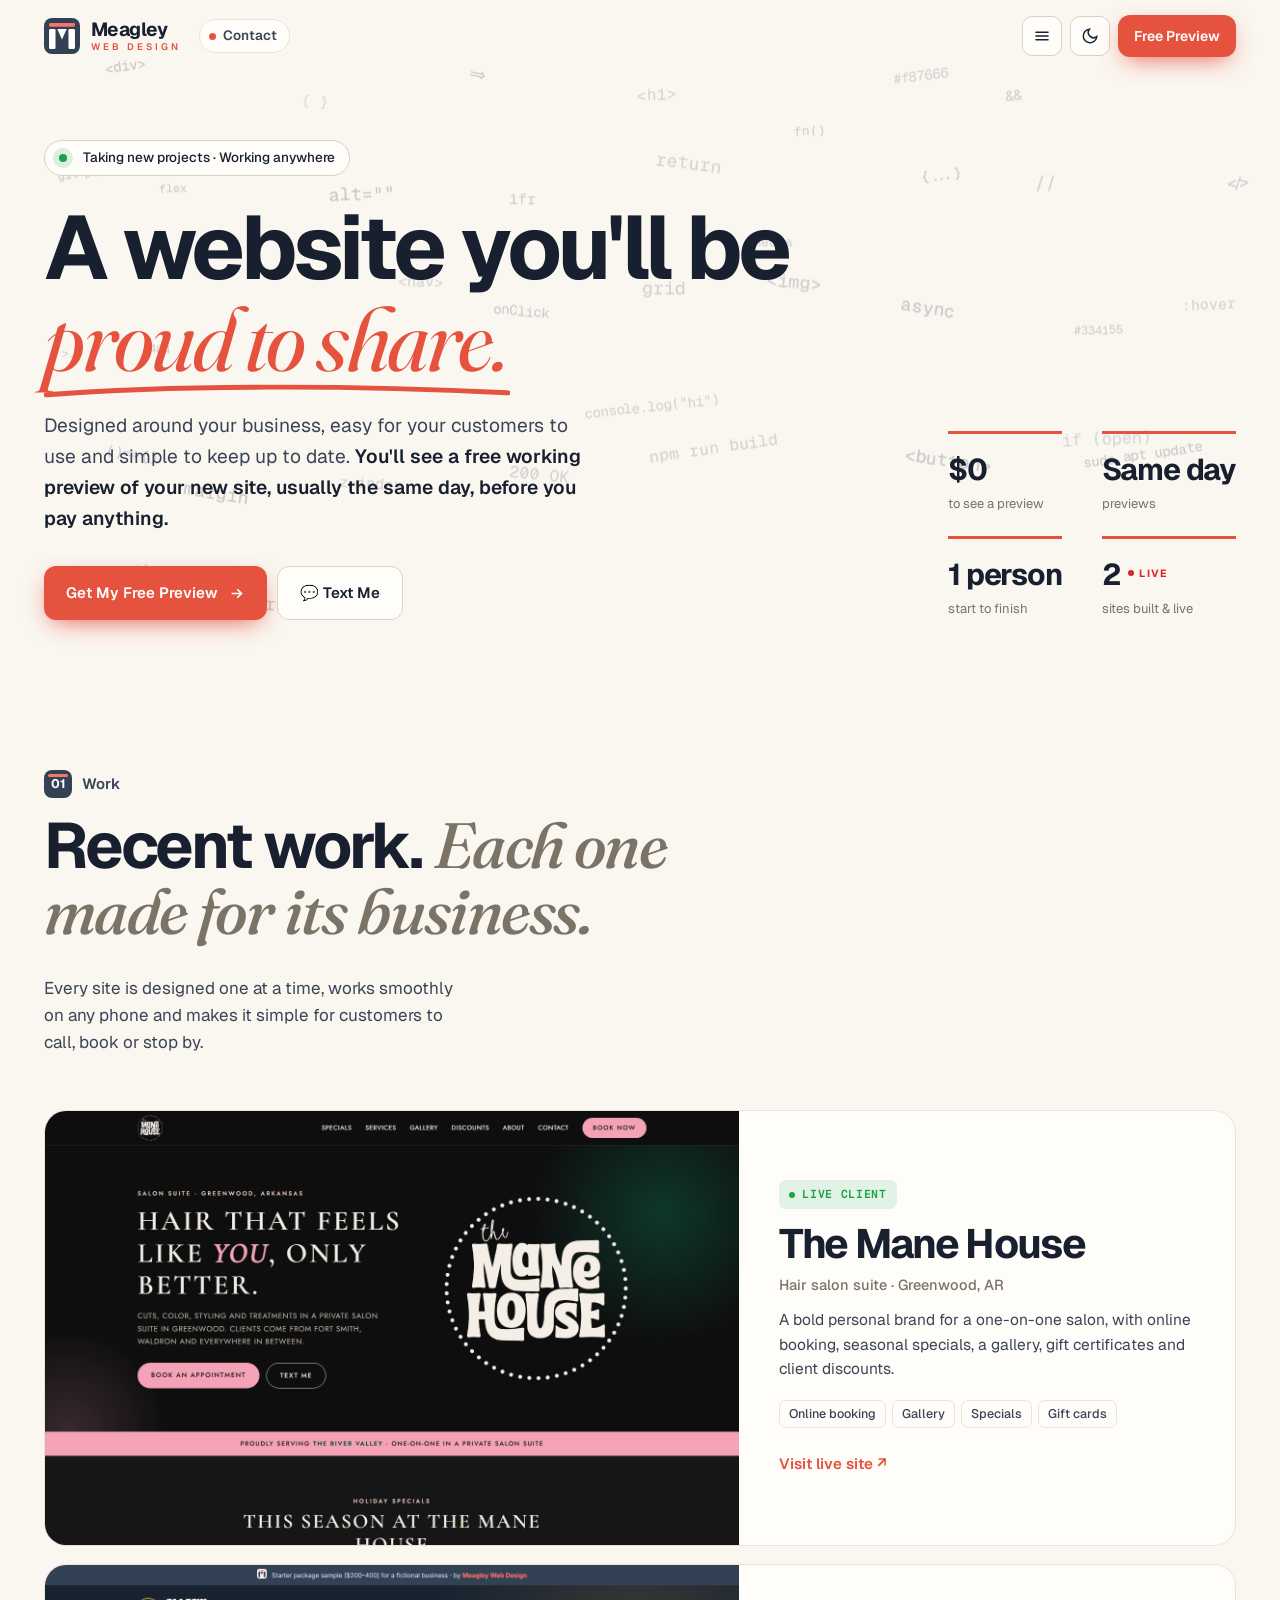
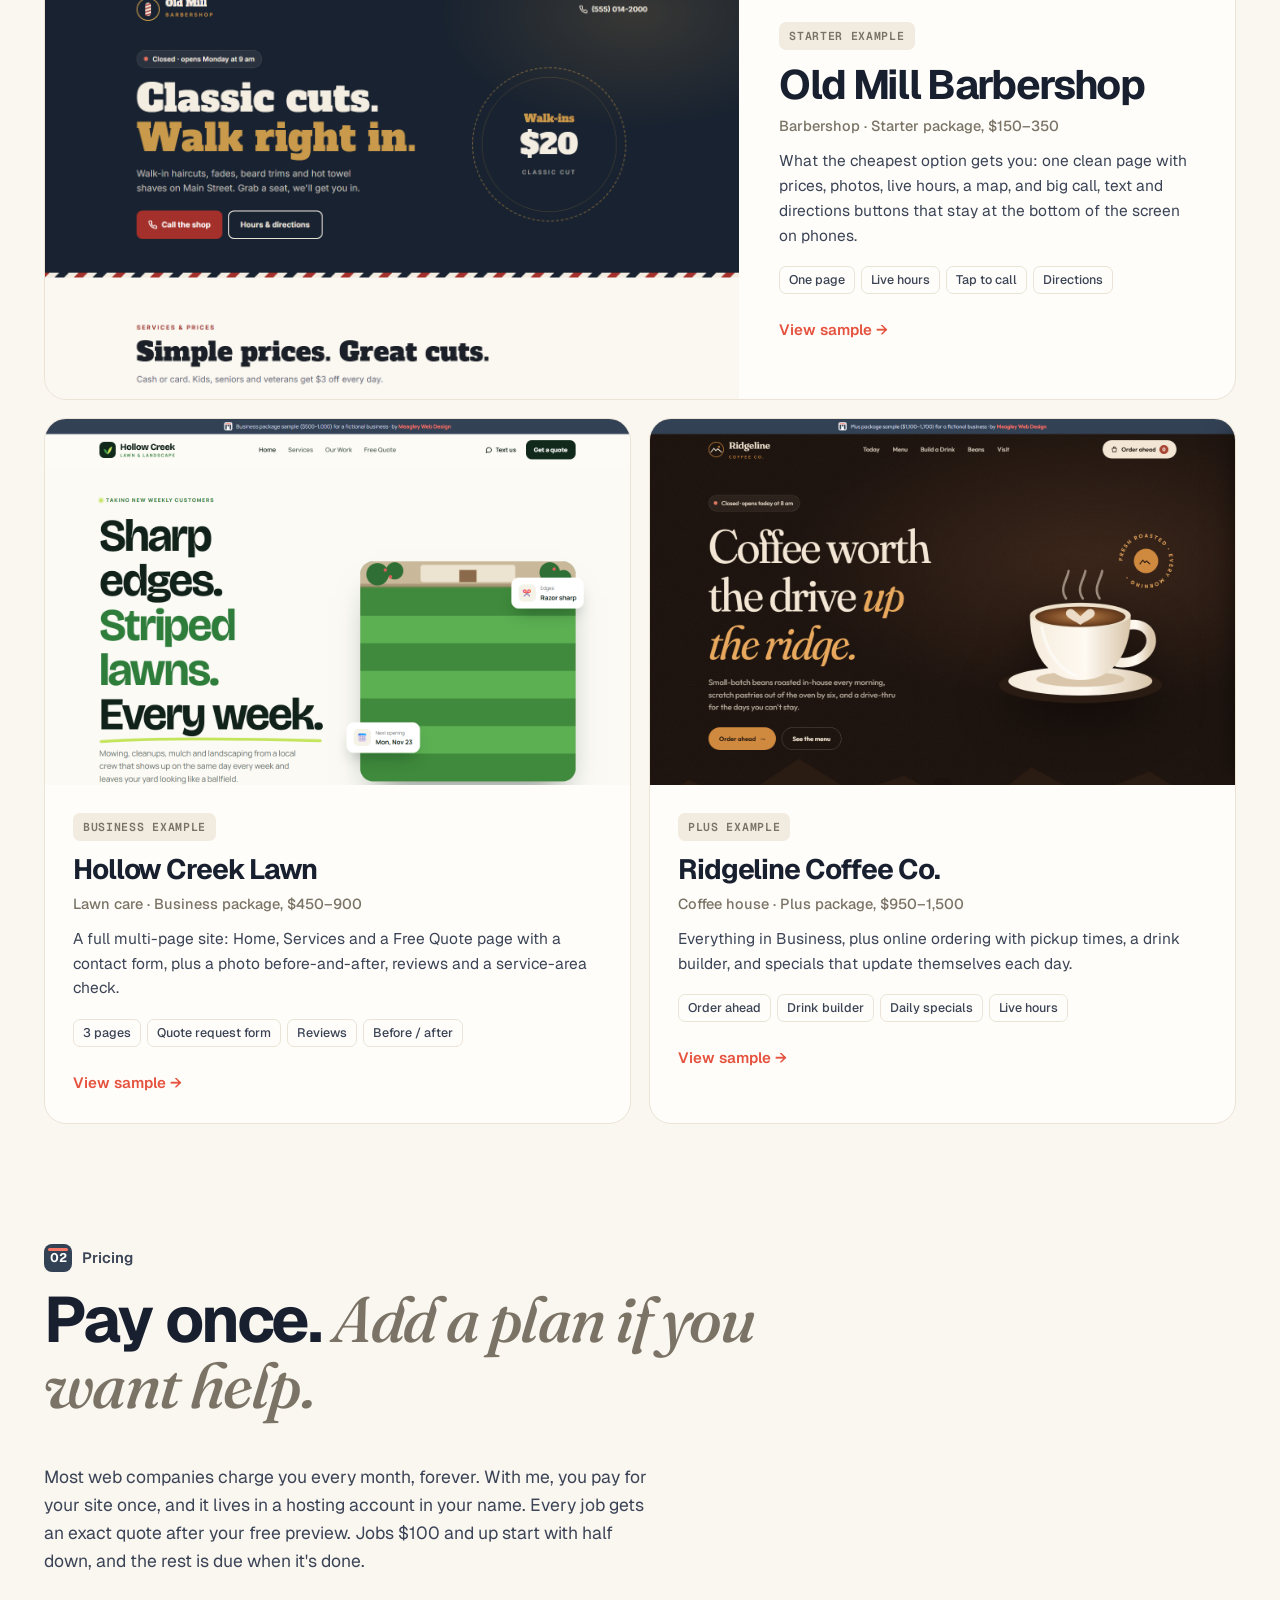
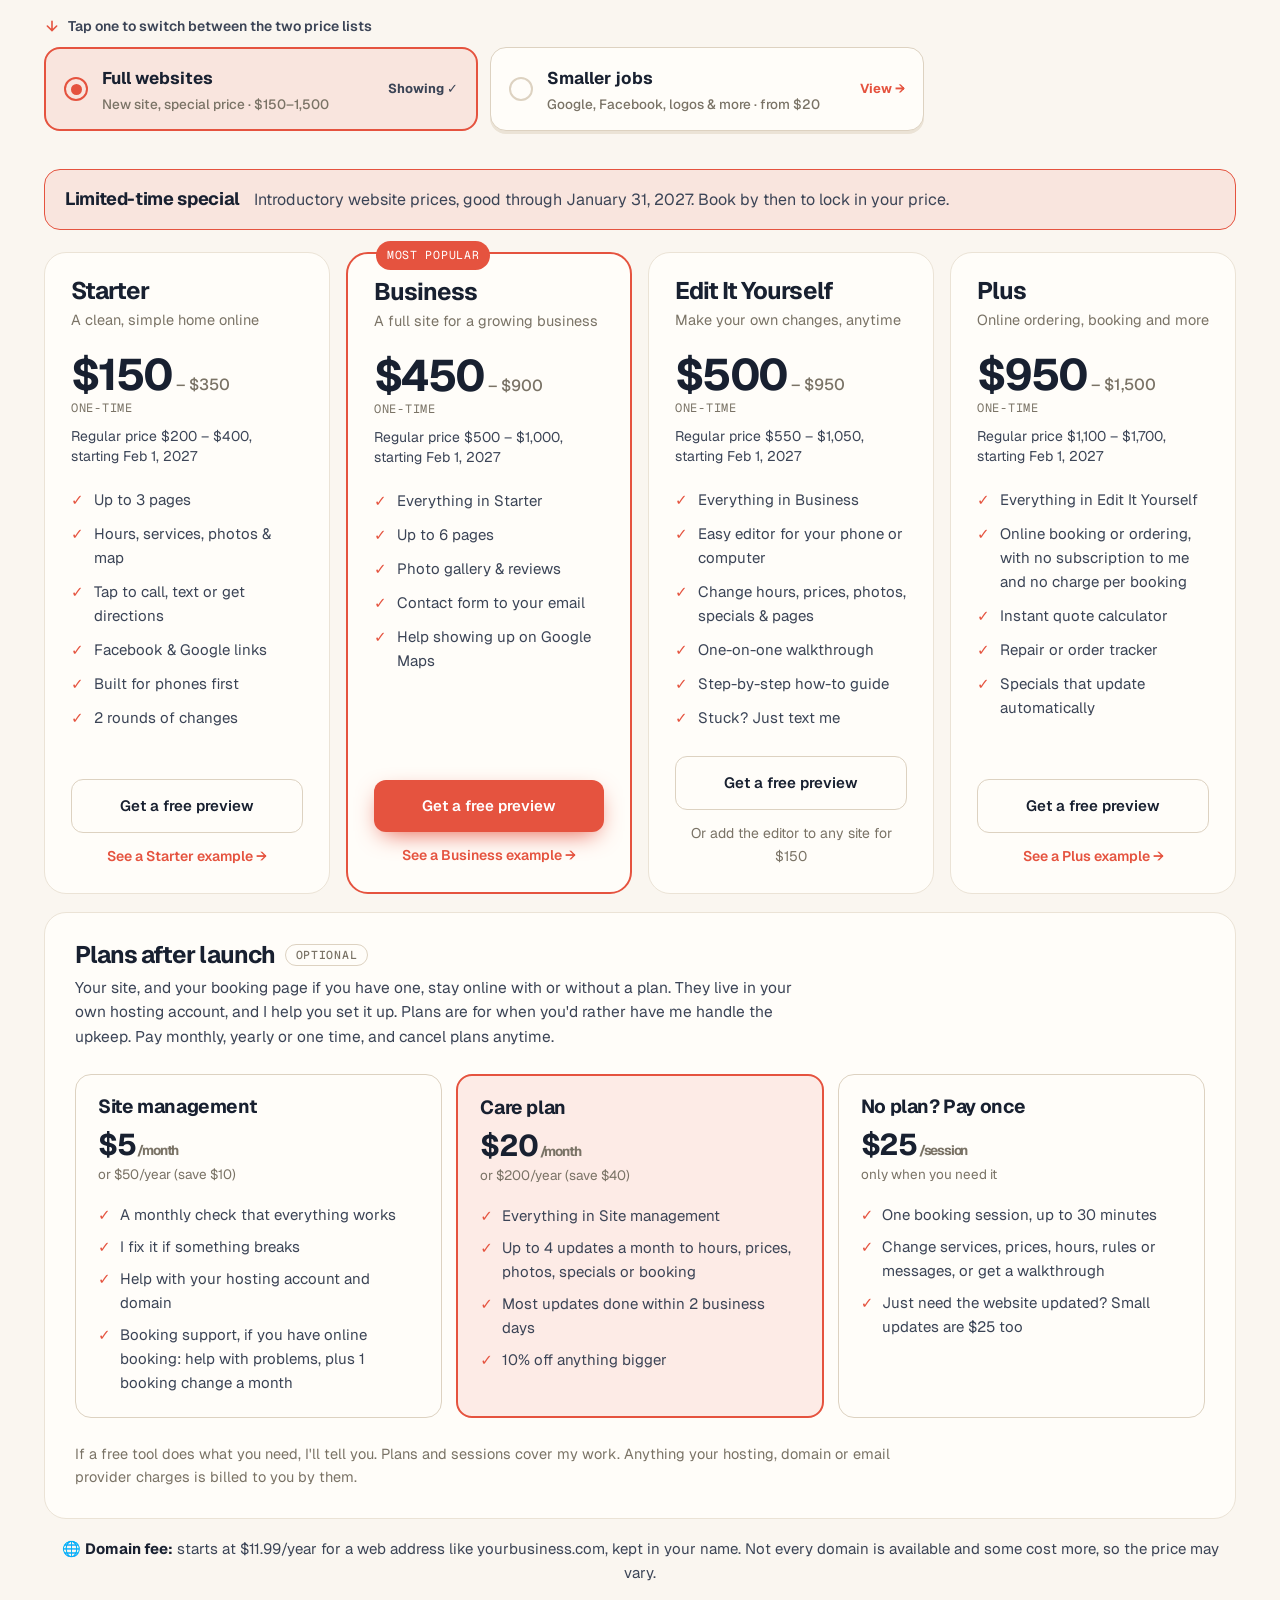
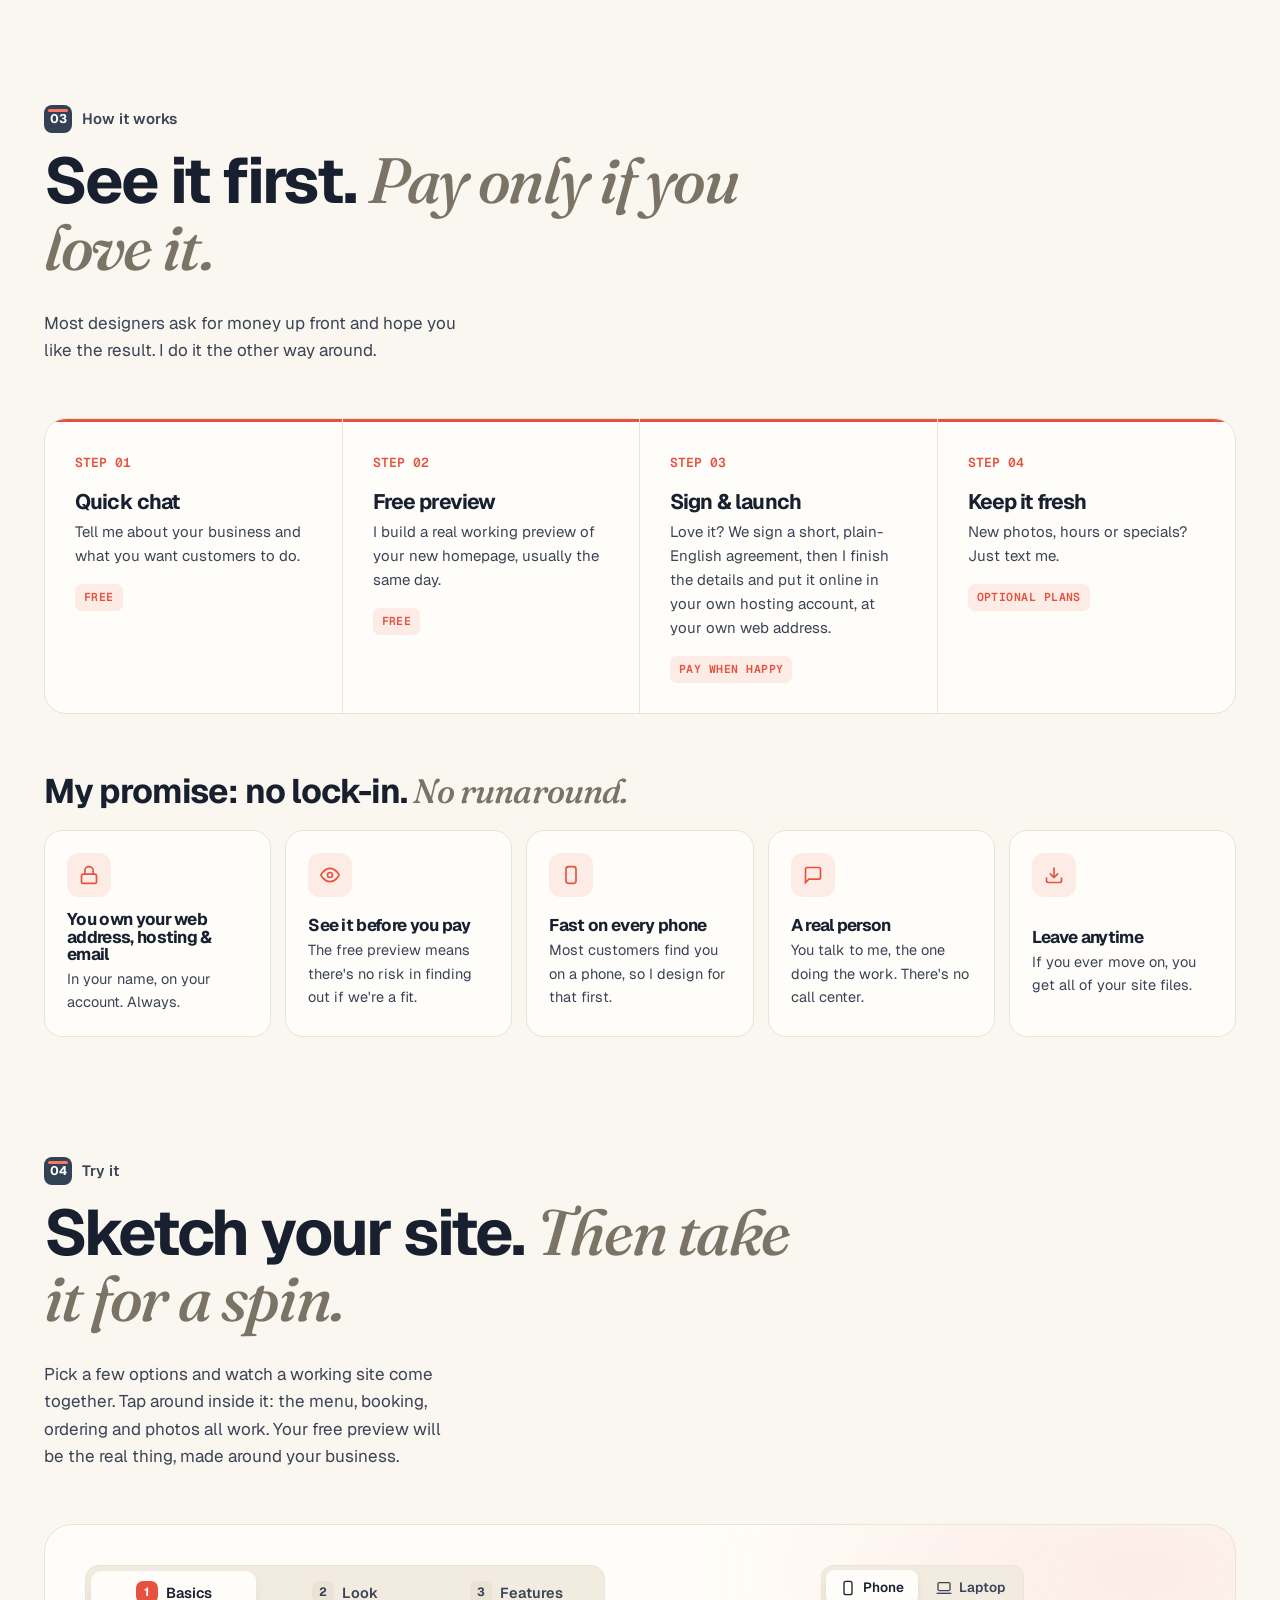
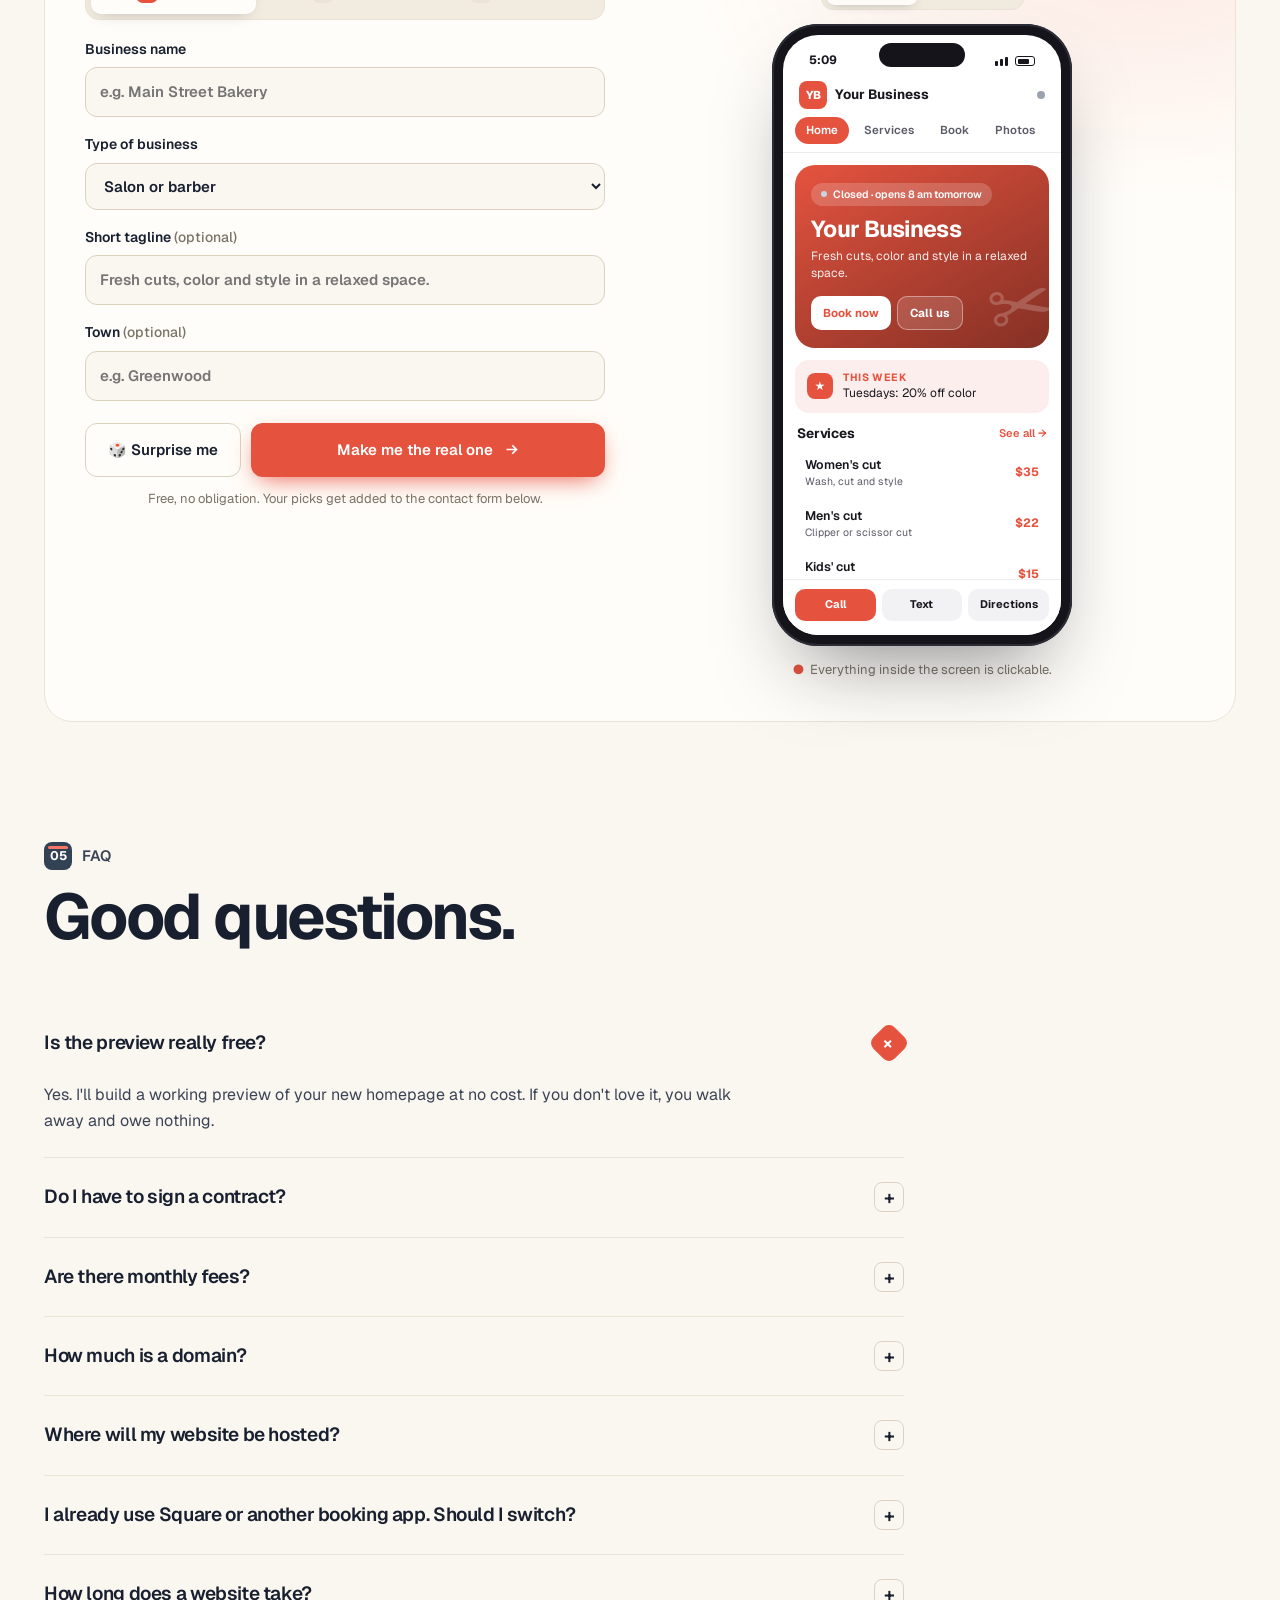
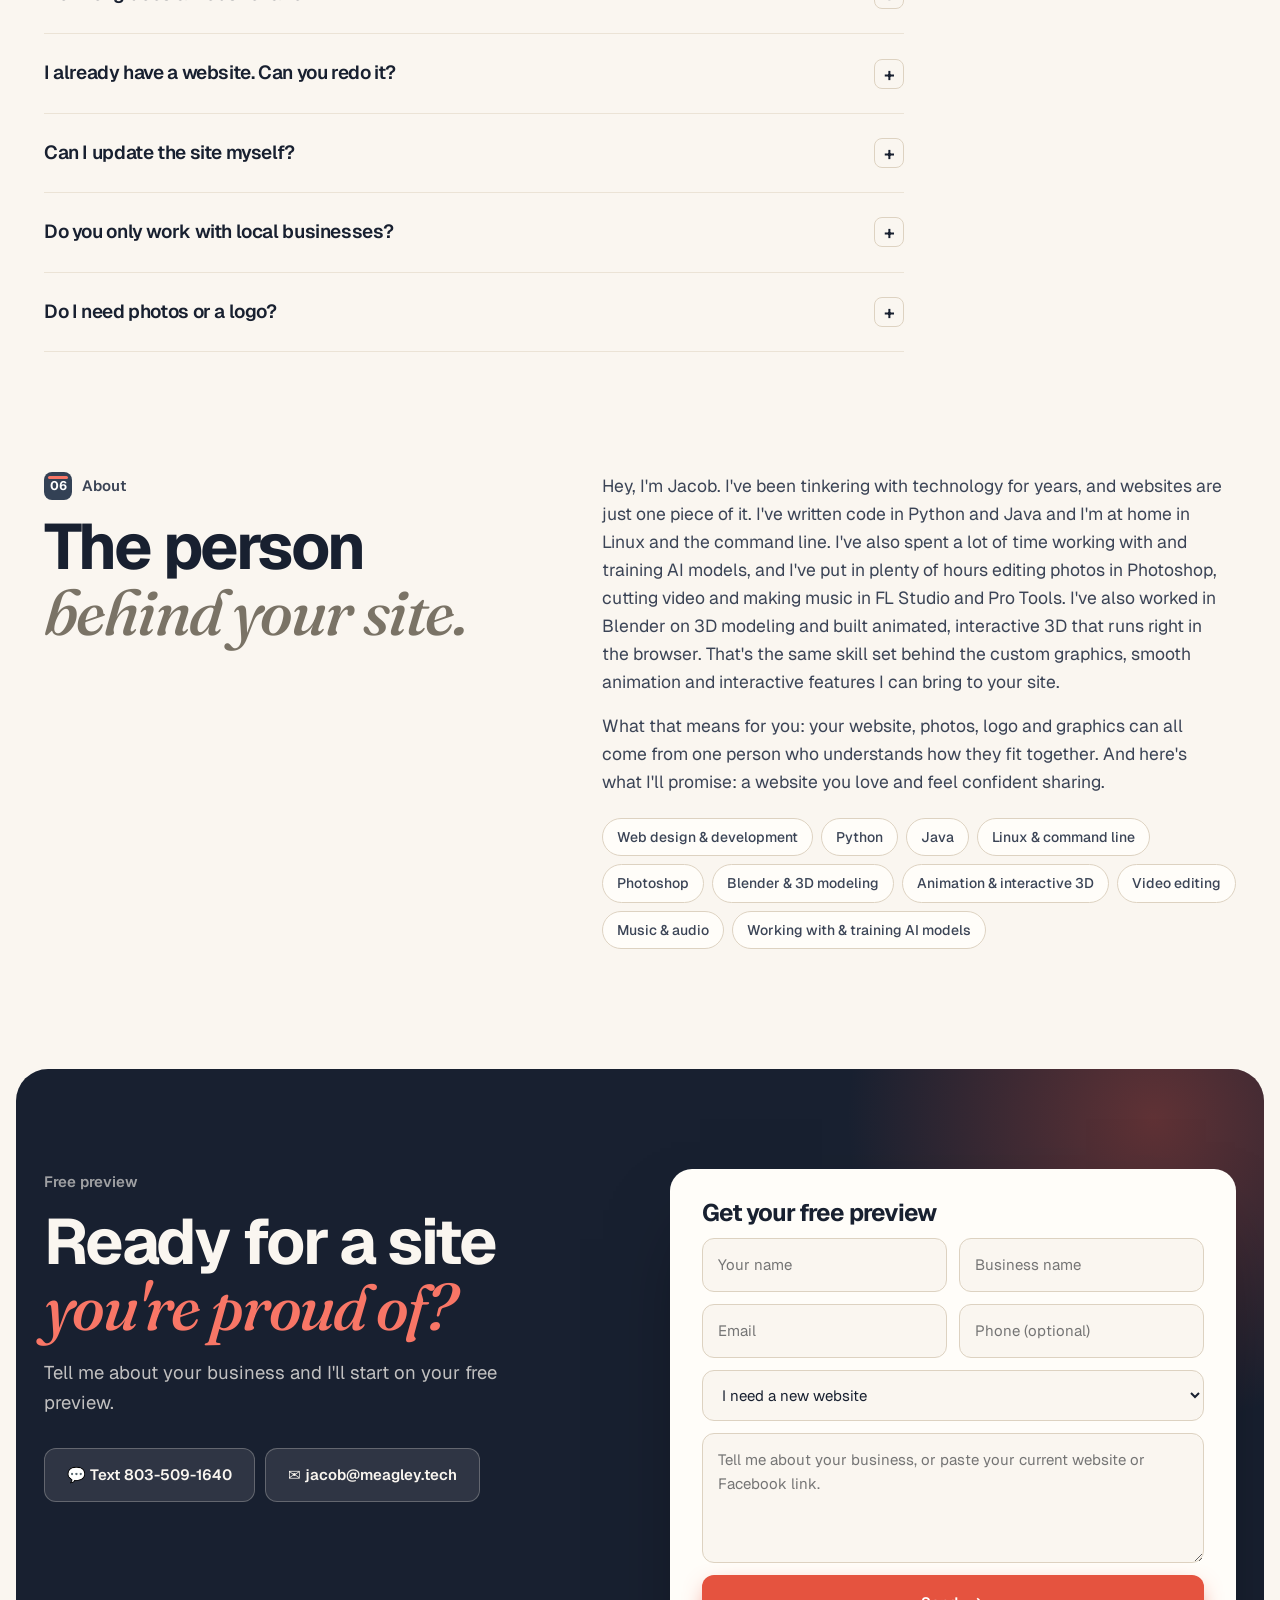
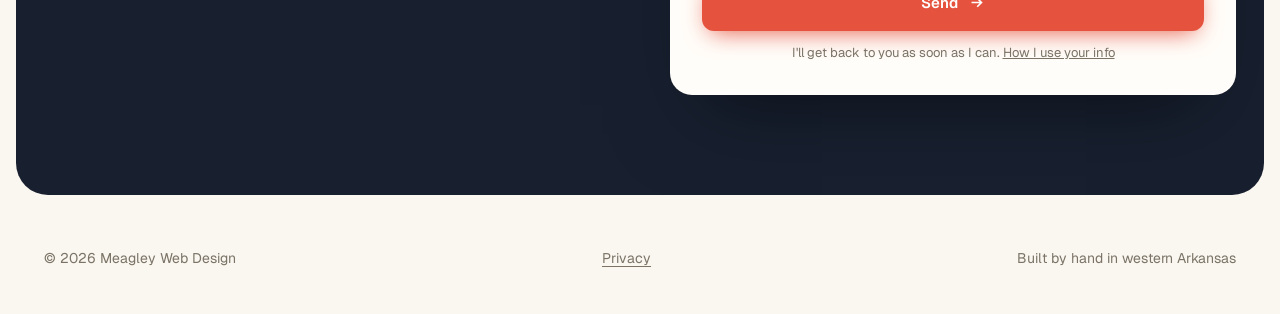
==== commit 9746191b: "Redirect the old GitHub address to meagley.tech Co-Authored-By: Claude Opus 5.5 <noreply@anthropic.c" ====
--- a/index.html
+++ b/index.html
@@ -1,7 +1,7 @@
 <!doctype html>
 <html lang="en">
 <head>
-<meta charset="utf-8">
+<meta charset="utf-8"><script>if(location.hostname==="meagleyweb.github.io")location.replace("https://meagley.tech"+location.pathname+location.search+location.hash)</script>
 <meta name="viewport" content="width=device-width, initial-scale=1">
 <title>Meagley Web Design | Websites for Small Businesses</title>
 <meta name="description" content="Websites for small businesses that you'll love and feel confident sharing. See a free working preview of your new site before you pay anything.">
